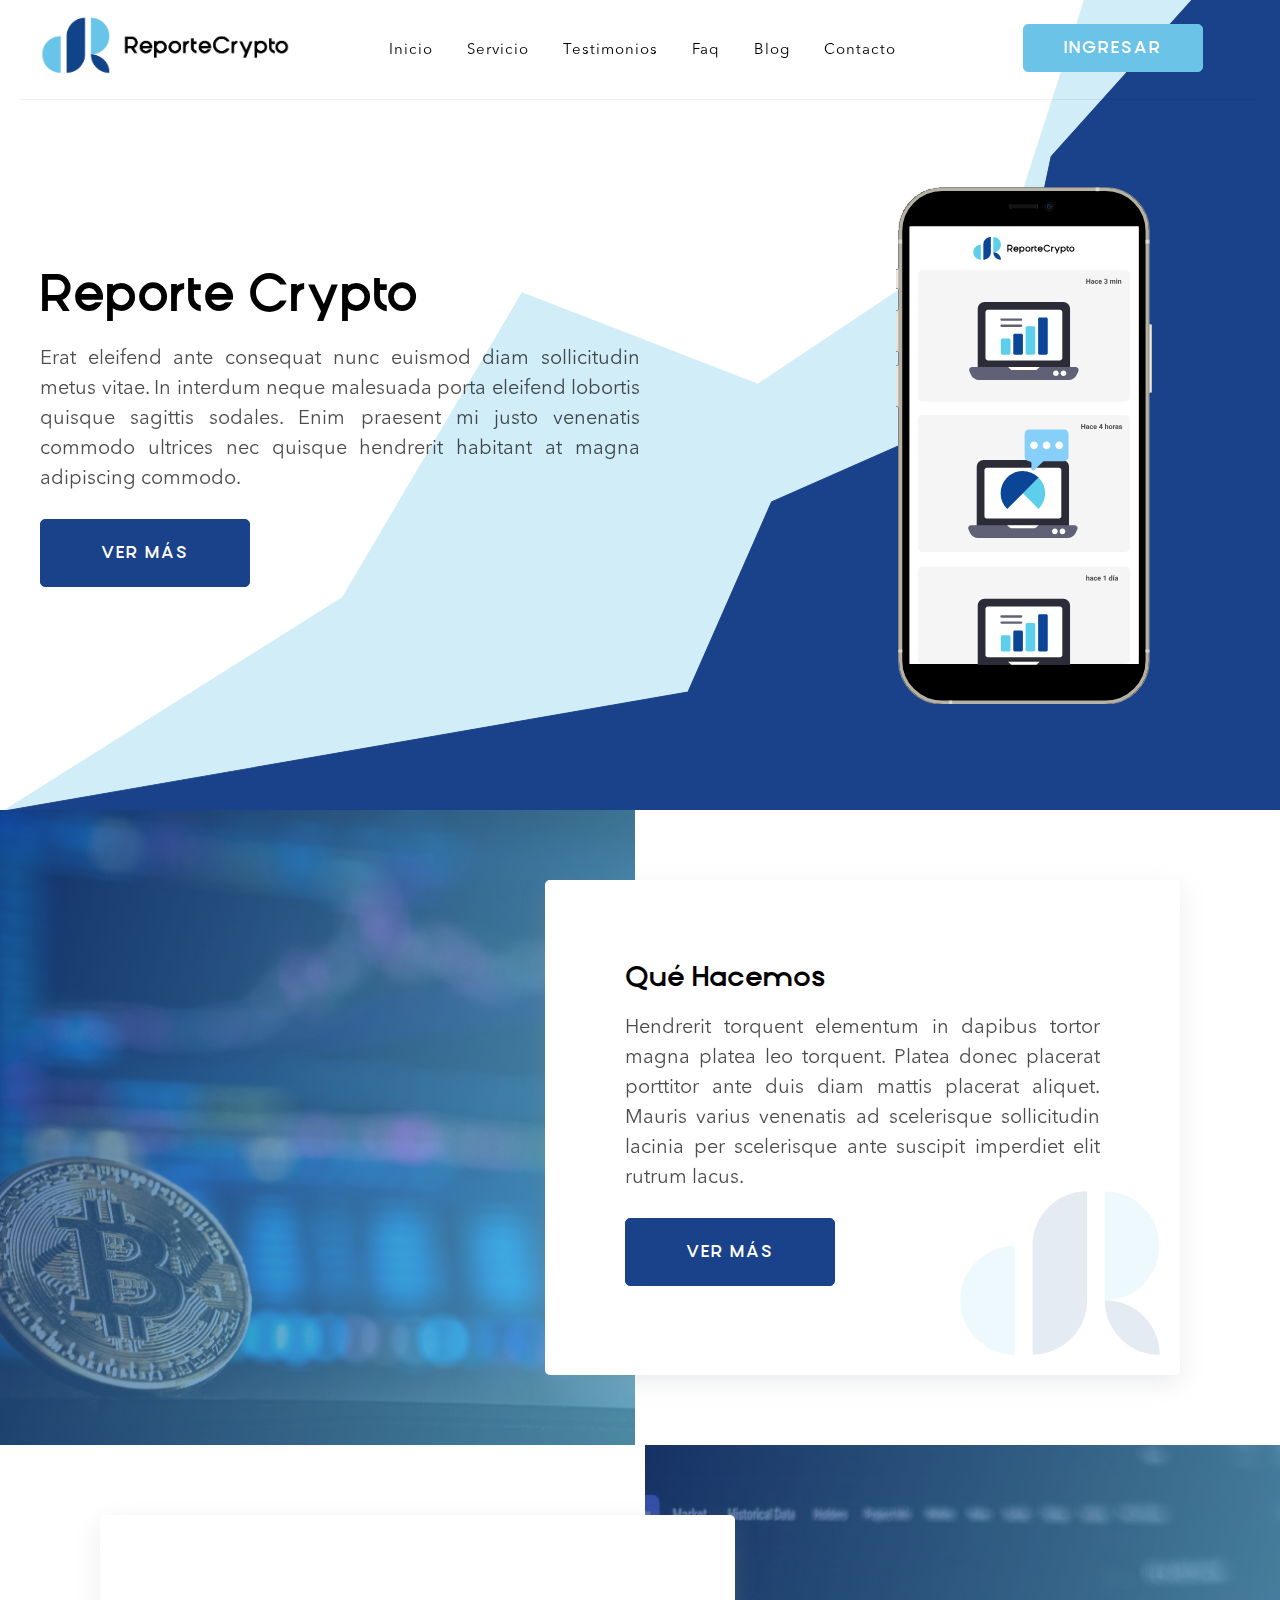
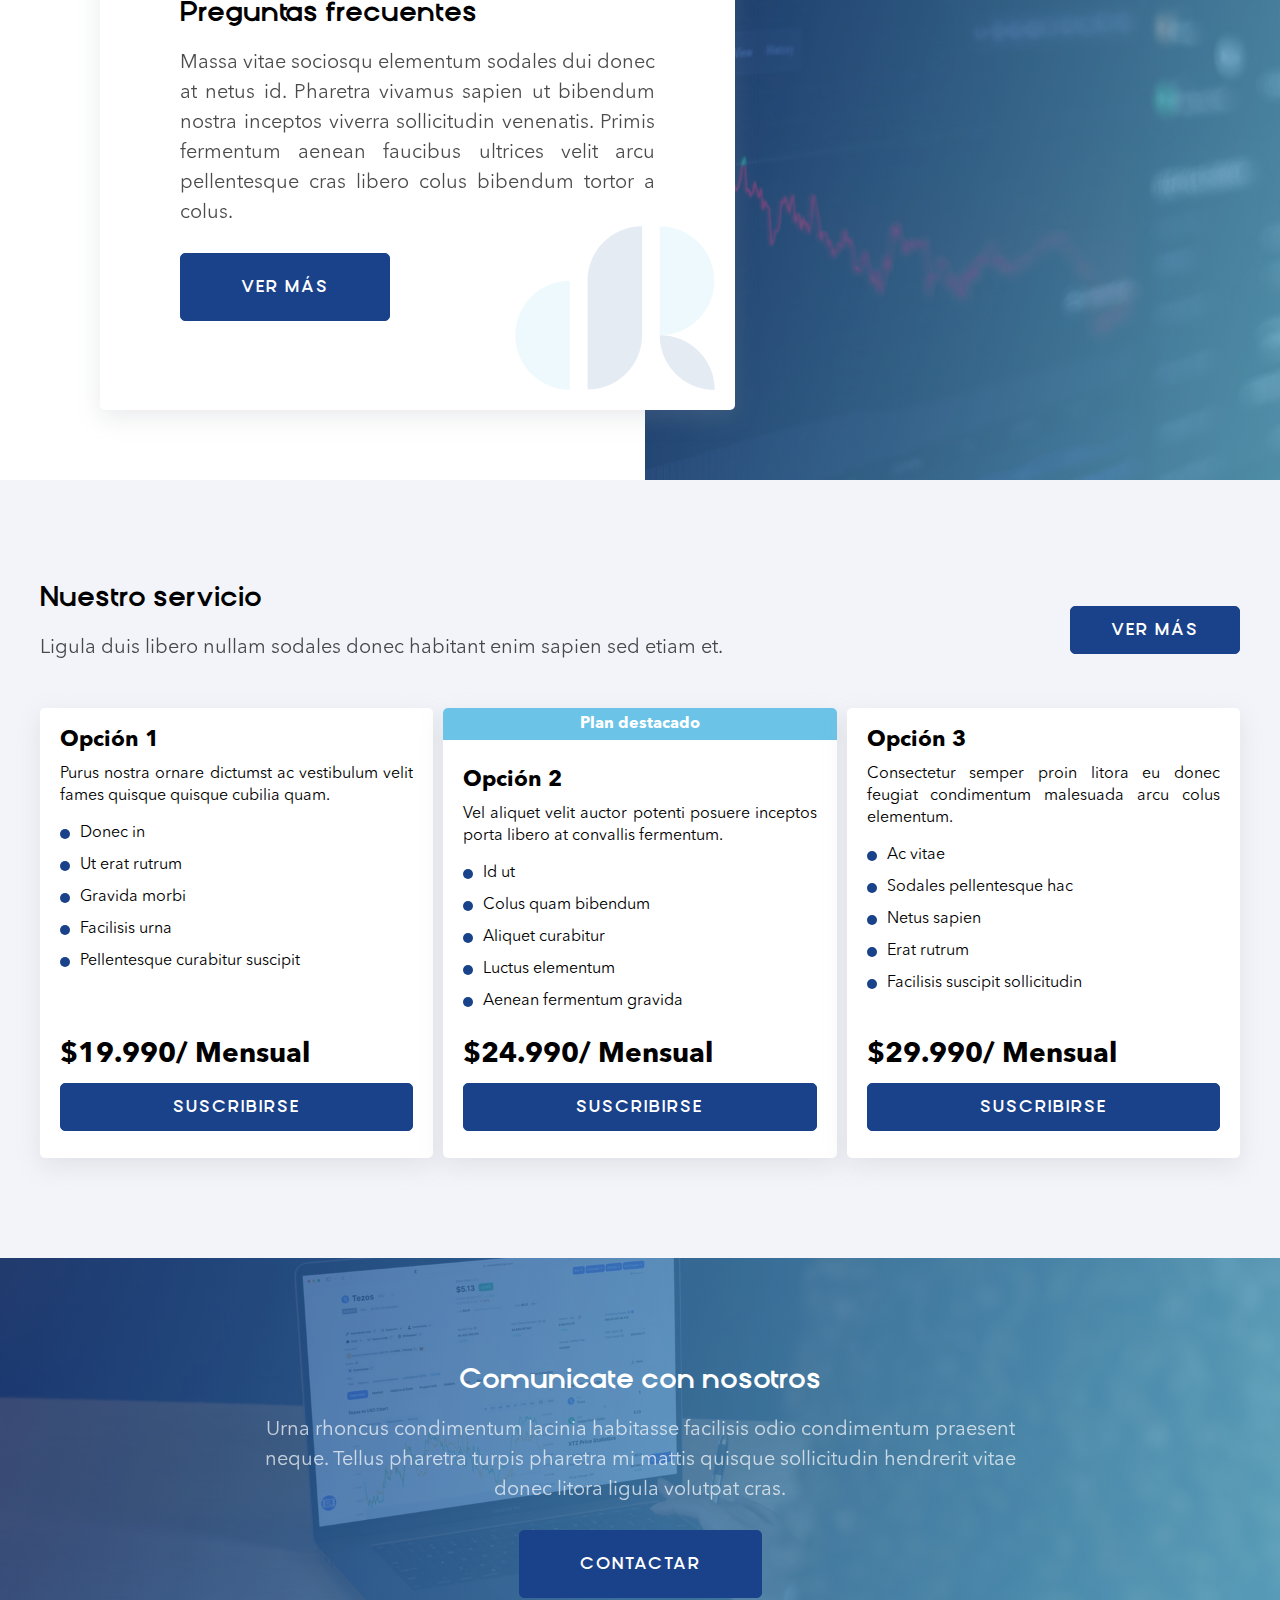
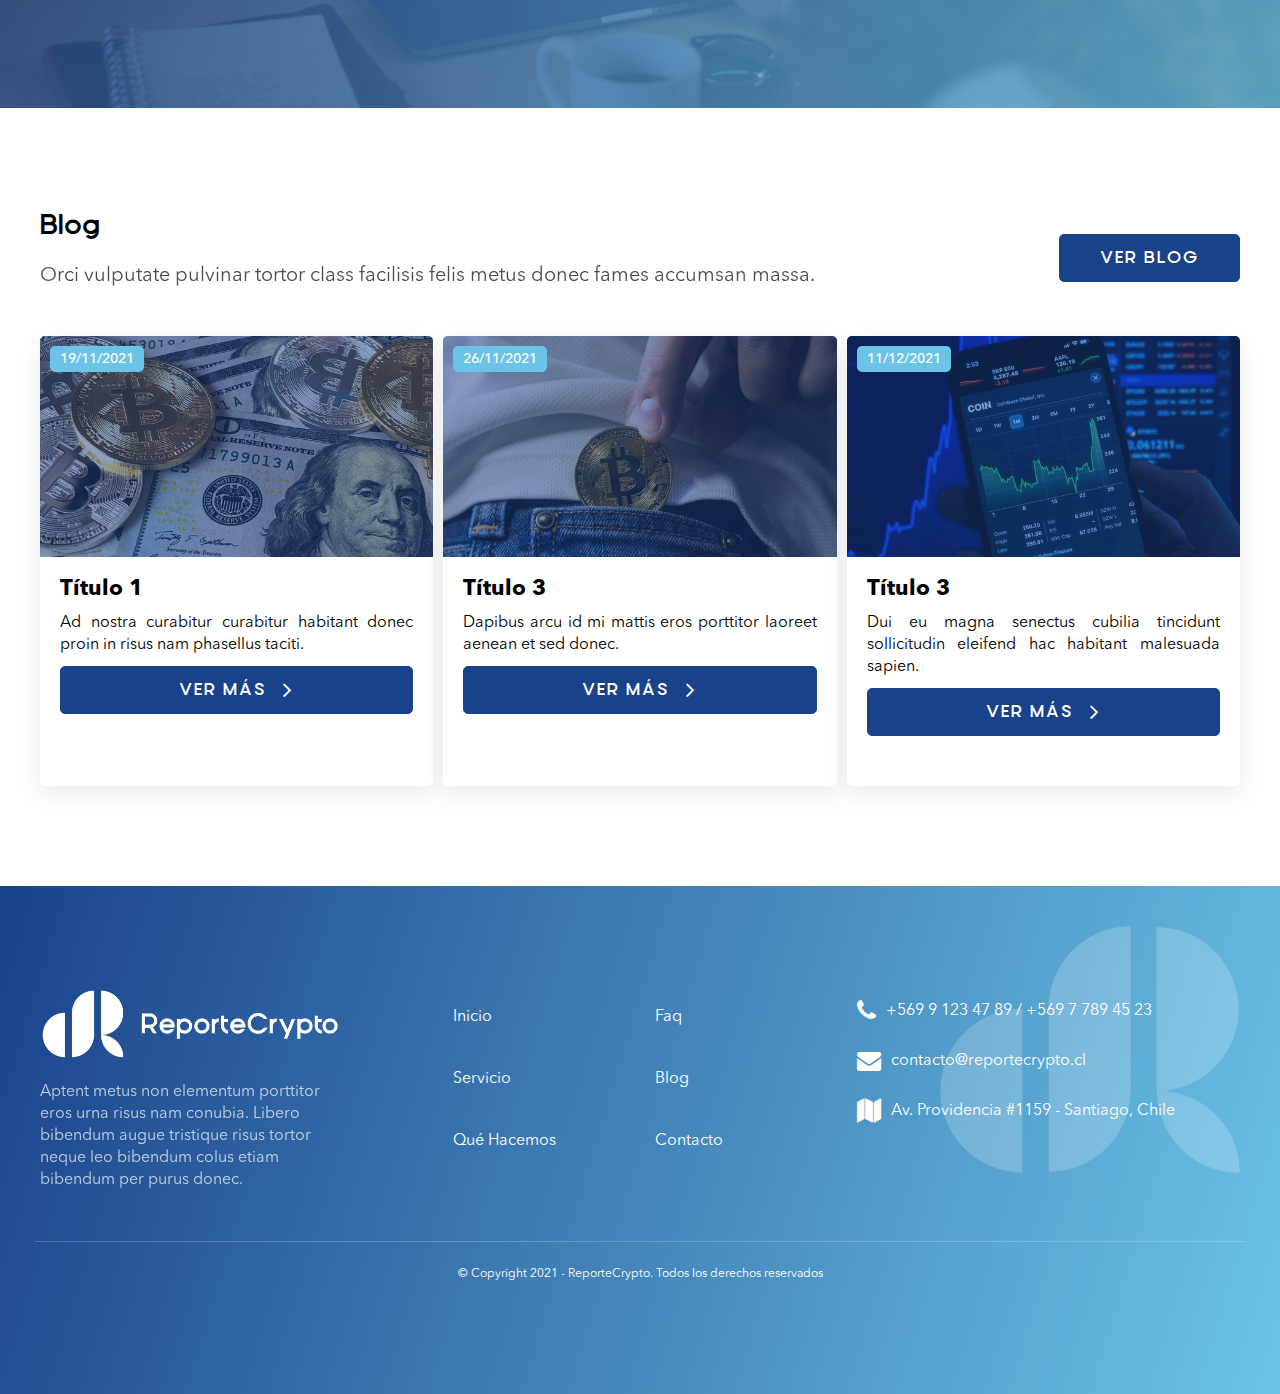
==== index.html @ 4646429e "fix" ====
<!DOCTYPE html>
<html lang="es">
  <head>
    <title>Reporte Crypto</title>
    <meta charset="UTF-8">
    <link href="img/favicon.png" rel="shortcut icon">
    <meta name="viewport" content="width=device-width, initial-scale=1, maximum-scale=1">
    <link href="css/main.css?v=33385" rel="stylesheet" type="text/css">
    <link href="https://api.mapbox.com/mapbox-gl-js/v1.4.1/mapbox-gl.css" rel="stylesheet">
    <script src="js/main.js?v=33385" type="text/javascript"></script>
    <script src="https://api.mapbox.com/mapbox-gl-js/v1.4.1/mapbox-gl.js"></script>
    <!-- Meta tags facebook-->
    <meta property="og:title" content="#">
    <meta property="og:description" content="#">
    <meta property="og:image" content="#">
    <!-- Meta tags twitter cards-->
    <meta name="twitter:card" content="summary_large_image">
    <meta name="twitter:title" content="#">
    <meta name="twitter:description" content="#">
    <meta name="twitter:image" content="#">
    <link rel="preconnect" href="https://fonts.googleapis.com">
    <link rel="preconnect" href="https://fonts.gstatic.com" crossorigin>
    <link href="https://fonts.googleapis.com/css2?family=Sarabun:ital,wght@0,300;0,400;0,500;0,700;1,300&amp;display=swap" rel="stylesheet">
  </head>
  <body>
    <header>
      <div class="header__primary">
        <div class="header__wrap">
          <div class="header__inner">
            <div class="header__logo"><a href="index.html"><img src="img/icons/logo-color.png"></a></div>
            <div class="header__nav">
              <div class="header__nav__bg"></div>
              <div class="header__nav__nav">
                <div class="header__nav__bar">
                  <div class="header__logo"><a href="index.html"><img src="img/icons/logo-lareina.png"></a></div>
                  <div class="header__nav__close">
                    <div></div>
                    <div></div>
                  </div>
                </div>
                <div class="header__nav__back">
                  <div></div>
                  <div></div>
                  <div></div>
                </div>
                <nav>
                  <ul>
                    <li><a href="index.html">Inicio</a></li>
                    <li><a href="services.html">Servicio</a></li>
                    <li><a href="testimonios.html">Testimonios</a></li>
                    <li><a href="faq.html">Faq</a></li>
                    <li><a href="blog.html">Blog</a></li>
                    <li><a href="contact.html">Contacto</a></li>
                  </ul>
                  <div class="header__button"> <a href="#" class="btn btn--colorsecondary">Ingresar</a></div>
                </nav>
              </div>
            </div>
            <div class="header__right">
              <div class="header__item header__item--ham">
                <div class="header__ham"><span></span><span></span><span></span></div>
              </div>
              <div class="header__item"><a href="#" class="btn btn--min btn--colorsecondary">Ingresar</a></div>
            </div>
          </div>
        </div>
      </div>
    </header>
    <div id="sections">
      <section class="section--main">
        <div class="section__eff"><img src="img/svg-home.svg"></div>
        <div class="section__eff__2"><img src="img/svg-home-2.svg"></div>
        <div class="section__wrap section__wrap--main"> 
          <div class="section__body">
            <div class="section__content"> 
              <h1 class="section__title">Reporte Crypto</h1>
              <p class="section__description">Erat eleifend ante consequat nunc euismod diam sollicitudin metus vitae. In interdum neque malesuada porta eleifend lobortis quisque sagittis sodales. Enim praesent mi justo venenatis commodo ultrices nec quisque hendrerit habitant at magna adipiscing commodo.
              </p><a href="#" class="btn">Ver más</a>
            </div>
            <div class="section__svg"> <img src="img/uploads/iphone.svg"></div>
          </div>
        </div>
      </section>
      <section class="section--media">
        <div class="section__body">
          <div class="cols"> 
            <div class="section__flex"> 
              <div class="col-md-6"> 
                <div class="section__bg"> 
                  <div class="bg"><img src="img/uploads/1.jpeg"></div>
                </div>
              </div>
              <div class="col-md-6"> 
                <div class="section__content">
                  <div class="section__icon"> <img src="img/icons/isotipo-color.svg"></div>
                  <h3 class="section__title">Qué Hacemos</h3>
                  <p class="section__description">Hendrerit torquent elementum in dapibus tortor magna platea leo torquent. Platea donec placerat porttitor ante duis diam mattis placerat aliquet. Mauris varius venenatis ad scelerisque sollicitudin lacinia per scelerisque ante suscipit imperdiet elit rutrum lacus.
                  </p><a href="#" class="btn">Ver más</a>
                </div>
              </div>
            </div>
          </div>
        </div>
      </section>
      <section class="section--media section--media-right"> 
        <div class="section__body">
          <div class="cols"> 
            <div class="section__flex"> 
              <div class="col-md-6 col-md-push-6"> 
                <div class="section__bg">
                  <div class="bg"><img src="img/uploads/2.jpeg"></div>
                </div>
              </div>
              <div class="col-md-6 col-md-pull-6"> 
                <div class="section__content">
                  <div class="section__icon"> <img src="img/icons/isotipo-color.svg"></div>
                  <h3 class="section__title">Preguntas frecuentes</h3>
                  <p class="section__description">Massa vitae sociosqu elementum sodales dui donec at netus id. Pharetra vivamus sapien ut bibendum nostra inceptos viverra sollicitudin venenatis. Primis fermentum aenean faucibus ultrices velit arcu pellentesque cras libero colus bibendum tortor a colus.
                  </p><a href="#" class="btn">Ver más</a>
                </div>
              </div>
            </div>
          </div>
        </div>
      </section>
      <section class="section--plans section--light">
        <div class="section__wrap"> 
          <div class="section__header"> 
            <h3 class="section__title">Nuestro servicio</h3>
            <p class="section__description">Ligula duis libero nullam sodales donec habitant enim sapien sed etiam et.
            </p>
            <div class="section__button"> <a href="#" class="btn btn--min">Ver más </a></div>
          </div>
          <div class="section__body"> 
            <div class="cols"> 
              <div class="col-md-4">
                <article class="article--plan">
                  <div class="article__body"> 
                    <h4 class="article__title">Opción 1</h4>
                    <p class="article__description">Purus nostra ornare dictumst ac vestibulum velit fames quisque quisque cubilia quam.
                    </p>
                    <ul> 
                      <li>Donec in
                      </li>
                      <li>Ut erat rutrum
                      </li>
                      <li>Gravida morbi
                      </li>
                      <li>Facilisis urna
                      </li>
                      <li>Pellentesque curabitur suscipit
                      </li>
                    </ul>
                  </div>
                  <div class="article__footer">
                    <div class="article__price">$19.990<span>/ Mensual</span></div><a href="#" class="btn btn--min">Suscribirse</a>
                  </div>
                </article>
              </div>
              <div class="col-md-4">
                <article class="article--plan article--plan--destacado">
                  <div class="article__tag"> <span>Plan destacado</span></div>
                  <div class="article__body"> 
                    <h4 class="article__title">Opción 2</h4>
                    <p class="article__description">Vel aliquet velit auctor potenti posuere inceptos porta libero at convallis fermentum.
                    </p>
                    <ul> 
                      <li>Id ut
                      </li>
                      <li>Colus quam bibendum
                      </li>
                      <li>Aliquet curabitur
                      </li>
                      <li>Luctus elementum
                      </li>
                      <li>Aenean fermentum gravida
                      </li>
                    </ul>
                  </div>
                  <div class="article__footer">
                    <div class="article__price">$24.990<span>/ Mensual</span></div><a href="#" class="btn btn--min">Suscribirse</a>
                  </div>
                </article>
              </div>
              <div class="col-md-4">
                <article class="article--plan">
                  <div class="article__body"> 
                    <h4 class="article__title">Opción 3</h4>
                    <p class="article__description">Consectetur semper proin litora eu donec feugiat condimentum malesuada arcu colus elementum.
                    </p>
                    <ul> 
                      <li>Ac vitae
                      </li>
                      <li>Sodales pellentesque hac
                      </li>
                      <li>Netus sapien
                      </li>
                      <li>Erat rutrum
                      </li>
                      <li>Facilisis suscipit sollicitudin
                      </li>
                    </ul>
                  </div>
                  <div class="article__footer">
                    <div class="article__price">$29.990<span>/ Mensual</span></div><a href="#" class="btn btn--min">Suscribirse</a>
                  </div>
                </article>
              </div>
            </div>
          </div>
        </div>
      </section>
      <section class="section--banner"> 
        <div class="section__bg"> 
          <div class="bg"> <img src="img/uploads/6.jpeg"></div>
        </div>
        <div class="section__body"> 
          <h4 class="h3 section__title">Comunicate con nosotros </h4>
          <p class="section__description">Urna rhoncus condimentum lacinia habitasse facilisis odio condimentum praesent neque. Tellus pharetra turpis pharetra mi mattis quisque sollicitudin hendrerit vitae donec litora ligula volutpat cras.
          </p><a href="contact.html" class="btn">Contactar</a>
        </div>
      </section>
      <section class="section--blog"> 
        <div class="section__wrap"> 
          <div class="section__header"> 
            <h4 class="h3 section__title">Blog</h4>
            <p class="section__description">Orci vulputate pulvinar tortor class facilisis felis metus donec fames accumsan massa.
            </p>
            <div class="section__button"> <a href="#" class="btna btn btn--min">Ver blog </a></div>
          </div>
          <div class="section__body"> 
            <div class="cols"> 
              <div class="col-md-4"> 
                <article class="article--blog">
                  <div class="article__date">19/11/2021</div>
                  <div class="article__bg"> 
                    <div class="bg"> <img src="img/uploads/3.jpeg"></div>
                  </div>
                  <div class="article__body"> 
                    <h4 class="article__title">Título 1</h4>
                    <p class="article__description">Ad nostra curabitur curabitur habitant donec proin in risus nam phasellus taciti.
                    </p><a href="#" class="btn btn--min">Ver más <span class="fa fa-angle-right"> </span></a>
                  </div>
                </article>
              </div>
              <div class="col-md-4"> 
                <article class="article--blog">
                  <div class="article__date">26/11/2021</div>
                  <div class="article__bg"> 
                    <div class="bg"> <img src="img/uploads/4.jpeg"></div>
                  </div>
                  <div class="article__body"> 
                    <h4 class="article__title">Título 3</h4>
                    <p class="article__description">Dapibus arcu id mi mattis eros porttitor laoreet aenean et sed donec.
                    </p><a href="#" class="btn btn--min">Ver más <span class="fa fa-angle-right"> </span></a>
                  </div>
                </article>
              </div>
              <div class="col-md-4"> 
                <article class="article--blog">
                  <div class="article__date">11/12/2021</div>
                  <div class="article__bg"> 
                    <div class="bg"> <img src="img/uploads/5.jpeg"></div>
                  </div>
                  <div class="article__body"> 
                    <h4 class="article__title">Título 3</h4>
                    <p class="article__description">Dui eu magna senectus cubilia tincidunt sollicitudin eleifend hac habitant malesuada sapien.
                    </p><a href="#" class="btn btn--min">Ver más <span class="fa fa-angle-right"> </span></a>
                  </div>
                </article>
              </div>
            </div>
          </div>
        </div>
      </section>
    </div>
    <footer>
      <div class="footer__wrap">
        <div class="footer__isotipo"> <img src="img/icons/isotipo-white.svg"></div>
        <div class="cols">
          <div class="footer__flex">
            <div class="col-md-4">	
              <div class="footer__content">
                <div class="footer__logo"> <a href="#"><img src="img/icons/logo-white.png"></a></div>
                <p class="footer__description">Aptent metus non elementum porttitor eros urna risus nam conubia. Libero bibendum augue tristique risus tortor neque leo bibendum colus etiam bibendum per purus donec.
                </p>
              </div>
            </div>
            <div class="col-md-2">
              <div class="footer__links"> 
                <ul> 
                  <li><a href="index.html">Inicio</a></li>
                  <li><a href="#">Servicio</a></li>
                  <li><a href="#">Qué Hacemos</a></li>
                </ul>
              </div>
            </div>
            <div class="col-md-2"> 
              <div class="footer__links"> 
                <ul> 
                  <li><a href="#">Faq</a></li>
                  <li><a href="#">Blog</a></li>
                  <li><a href="#">Contacto</a></li>
                </ul>
              </div>
            </div>
            <div class="col-md-4"> 
              <div class="footer__infos"> 
                <div class="footer__info"> 
                  <div class="footer__icon"> <span class="fa fa-phone"> </span></div>
                  <div class="footer__text">+569 9 123 47 89 / +569 7 789 45 23</div>
                </div>
                <div class="footer__info"> 
                  <div class="footer__icon"> <span class="fa fa-envelope"> </span></div>
                  <div class="footer__text">contacto@reportecrypto.cl</div>
                </div>
                <div class="footer__info"> 
                  <div class="footer__icon"> <span class="fa fa-map"> </span></div>
                  <div class="footer__text">Av. Providencia #1159 - Santiago, Chile</div>
                </div>
              </div>
            </div>
          </div>
          <div class="col-xs-12"> 
            <div class="footer__copyright"> <span>© Copyright 2021 - ReporteCrypto. Todos los derechos reservados</span></div>
          </div>
        </div>
      </div>
    </footer>
  </body>
</html>
---- css/main.css ----
.clearfix:after,.clearfix:before{content:" ";display:table}.clearfix:after{clear:both}.pull-right{float:right!important}.pull-left{float:left!important}.hide{display:none!important}.show{display:block!important}.invisible{visibility:hidden}.hidden{display:none!important}.affix{position:fixed}*,body{margin:0}*{padding:0;border:0;outline:0;-moz-box-sizing:border-box;box-sizing:border-box}html{min-height:100%;position:relative}body{-webkit-font-smoothing:antialiased;background:#fff}body,button,input,select,textarea{font-family:'Avenir Next',sans-serif;font-size:16px;line-height:22px;color:#000}a,button,input,select,textarea{transition:.2s ease}a{color:#1a428a;text-decoration:none}a.a-classic{text-decoration:underline}a:hover,button:hover,input[type=checkbox]:hover,input[type=radio]:hover,label:hover,select:hover{cursor:pointer}.h1,.h2,.h3,.h4,.h5,h1,h2,h3,h4,h5{margin-bottom:10px;font-family:'Avenir Next',sans-serif;font-weight:500}.cols>div,.form__considerations p,p{margin-bottom:10px}.h1,h1{font-size:38px;line-height:42px}@media (min-width:960px){.h1,h1{font-size:54px;line-height:60px}}.h2,h2{font-size:30px;line-height:33px}@media (min-width:720px){.h2,h2{font-size:38px;line-height:42px}}.h3,h3{font-size:22px;line-height:25px}@media (min-width:480px){.h3,h3{font-size:30px;line-height:33px}}.h4,h4{font-size:18px;line-height:25px}@media (min-width:480px){.h4,h4{font-size:22px;line-height:25px}}.h5,h5{font-size:14px;line-height:16px}ol,ul{list-style-type:none}img{width:auto;height:auto;margin:0 auto}img,svg{display:block;max-width:100%}.col-lg-1,.col-lg-10,.col-lg-11,.col-lg-12,.col-lg-2,.col-lg-3,.col-lg-4,.col-lg-5,.col-lg-6,.col-lg-7,.col-lg-8,.col-lg-9,.col-md-1,.col-md-10,.col-md-11,.col-md-12,.col-md-2,.col-md-3,.col-md-4,.col-md-5,.col-md-6,.col-md-7,.col-md-8,.col-md-9,.col-sm-1,.col-sm-10,.col-sm-11,.col-sm-12,.col-sm-2,.col-sm-3,.col-sm-4,.col-sm-5,.col-sm-6,.col-sm-7,.col-sm-8,.col-sm-9,.col-xs-1,.col-xs-10,.col-xs-11,.col-xs-12,.col-xs-2,.col-xs-3,.col-xs-4,.col-xs-5,.col-xs-6,.col-xs-7,.col-xs-8,.col-xs-9{position:relative;min-height:1px;padding-left:5px;padding-right:5px}.cols,.row{margin-left:-5px;margin-right:-5px}.row:after,.row:before{content:" ";display:table}.row:after{clear:both}.cols.cols-gutter-0:after,.cols.cols-gutter-0:before,.cols:after,.cols:before{content:" ";display:table}.cols.cols-gutter-0:after,.cols:after{clear:both}.cols>div{-moz-box-sizing:border-box;box-sizing:border-box}.cols:last-child{margin-bottom:-10px}.cols.cols-gutter-0,.cols.cols-gutter-1,.cols.cols-gutter-buttons{margin-left:0;margin-right:0}.cols.cols-gutter-0>div{padding-left:0;padding-right:0;margin-bottom:0}.cols.cols-gutter-0:last-child,.cols.cols-gutter-1>div:last-child{margin-bottom:0}.cols.cols-gutter-1:after,.cols.cols-gutter-1:before{content:" ";display:table}.cols.cols-gutter-1:after{clear:both}.cols.cols-gutter-1>div{padding-left:0;padding-right:0;margin-bottom:5px}@media (min-width:960px){.cols.cols-gutter-1>div{padding-left:5px;padding-right:5px;margin-bottom:5px}.cols.cols-gutter-1>div:last-child{margin-bottom:5px}}.cols.cols-gutter-buttons:after,.cols.cols-gutter-buttons:before{content:" ";display:table}.cols.cols-gutter-buttons:after{clear:both}.cols.cols-gutter-buttons>div{padding-left:0;padding-right:4px;margin-bottom:10px}.cols.cols-gutter-buttons>div:last-child{padding-right:0}@media (min-width:960px){.cols.cols-gutter-2{margin-left:-10px;margin-right:-10px}.cols.cols-gutter-2:after,.cols.cols-gutter-2:before{content:" ";display:table}.cols.cols-gutter-2:after{clear:both}.cols.cols-gutter-2>div{padding-left:10px;padding-right:10px;margin-bottom:20px}.cols.cols-gutter-2:last-child{margin-bottom:-20px}}@media (max-width:960px){.cols.cols-scroll{overflow:auto;-webkit-overflow-scrolling:touch;white-space:nowrap;margin:0 -20px -20px;padding:0 20px 20px}.cols.cols-scroll>div{display:inline-block;vertical-align:top;width:320px;white-space:normal;margin:0;padding:0 10px 0 0}.cols.cols-scroll>div:last-child{margin-right:15px}.cols.cols-gutter-min{margin-left:0;margin-right:0}.cols.cols-gutter-min:after,.cols.cols-gutter-min:before{content:" ";display:table}.cols.cols-gutter-min:after{clear:both}.cols.cols-gutter-min>div{padding-left:5px;padding-right:5px;margin-bottom:10px}.cols.cols-gutter-min:last-child{margin-bottom:10px}}@media (max-width:1200px){.cols.cols-scroll-limit{overflow:auto;-webkit-overflow-scrolling:touch;white-space:nowrap;margin:0 -20px -20px;padding:0 20px 20px}.cols.cols-scroll-limit>div{display:inline-block;vertical-align:top;width:300px;white-space:normal;margin:0;padding:0 10px 0 0}.cols.cols-scroll-limit>div:last-child{margin-right:15px}.cols.cols-gutter-min{margin-left:0;margin-right:0}.cols.cols-gutter-min:after,.cols.cols-gutter-min:before{content:" ";display:table}.cols.cols-gutter-min:after{clear:both}.cols.cols-gutter-min>div{padding-left:5px;padding-right:5px;margin-bottom:10px}.cols.cols-gutter-min:last-child{margin-bottom:10px}}@media (max-width:960px) and (min-width:960px){.cols.cols-scroll{margin-right:-40px}}@media (max-width:1200px) and (min-width:720px){.cols.cols-scroll-limit{margin-right:-40px}}.col-xs-1,.col-xs-10,.col-xs-11,.col-xs-12,.col-xs-2,.col-xs-3,.col-xs-4,.col-xs-5,.col-xs-6,.col-xs-7,.col-xs-8,.col-xs-9{float:left}.col-xs-12{width:100%}.col-xs-11{width:91.66666666666666%}.col-xs-10{width:83.33333333333334%}.col-xs-9{width:75%}.col-xs-8{width:66.66666666666666%}.col-xs-7{width:58.333333333333336%}.col-xs-6{width:50%}.col-xs-5{width:41.66666666666667%}.col-xs-4{width:33.33333333333333%}.col-xs-3{width:25%}.col-xs-2{width:16.666666666666664%}.col-xs-1{width:8.333333333333332%}.col-xs-pull-12{right:100%}.col-xs-pull-11{right:91.66666666666666%}.col-xs-pull-10{right:83.33333333333334%}.col-xs-pull-9{right:75%}.col-xs-pull-8{right:66.66666666666666%}.col-xs-pull-7{right:58.333333333333336%}.col-xs-pull-6{right:50%}.col-xs-pull-5{right:41.66666666666667%}.col-xs-pull-4{right:33.33333333333333%}.col-xs-pull-3{right:25%}.col-xs-pull-2{right:16.666666666666664%}.col-xs-pull-1{right:8.333333333333332%}.col-xs-pull-0{right:auto}.col-xs-push-12{left:100%}.col-xs-push-11{left:91.66666666666666%}.col-xs-push-10{left:83.33333333333334%}.col-xs-push-9{left:75%}.col-xs-push-8{left:66.66666666666666%}.col-xs-push-7{left:58.333333333333336%}.col-xs-push-6{left:50%}.col-xs-push-5{left:41.66666666666667%}.col-xs-push-4{left:33.33333333333333%}.col-xs-push-3{left:25%}.col-xs-push-2{left:16.666666666666664%}.col-xs-push-1{left:8.333333333333332%}.col-xs-push-0{left:auto}.col-xs-offset-12{margin-left:100%}.col-xs-offset-11{margin-left:91.66666666666666%}.col-xs-offset-10{margin-left:83.33333333333334%}.col-xs-offset-9{margin-left:75%}.col-xs-offset-8{margin-left:66.66666666666666%}.col-xs-offset-7{margin-left:58.333333333333336%}.col-xs-offset-6{margin-left:50%}.col-xs-offset-5{margin-left:41.66666666666667%}.col-xs-offset-4{margin-left:33.33333333333333%}.col-xs-offset-3{margin-left:25%}.col-xs-offset-2{margin-left:16.666666666666664%}.col-xs-offset-1{margin-left:8.333333333333332%}.col-xs-offset-0{margin-left:0}@media (min-width:480px){.col-sm-1,.col-sm-10,.col-sm-11,.col-sm-12,.col-sm-2,.col-sm-3,.col-sm-4,.col-sm-5,.col-sm-6,.col-sm-7,.col-sm-8,.col-sm-9{float:left}.col-sm-12{width:100%}.col-sm-11{width:91.66666666666666%}.col-sm-10{width:83.33333333333334%}.col-sm-9{width:75%}.col-sm-8{width:66.66666666666666%}.col-sm-7{width:58.333333333333336%}.col-sm-6{width:50%}.col-sm-5{width:41.66666666666667%}.col-sm-4{width:33.33333333333333%}.col-sm-3{width:25%}.col-sm-2{width:16.666666666666664%}.col-sm-1{width:8.333333333333332%}.col-sm-pull-12{right:100%}.col-sm-pull-11{right:91.66666666666666%}.col-sm-pull-10{right:83.33333333333334%}.col-sm-pull-9{right:75%}.col-sm-pull-8{right:66.66666666666666%}.col-sm-pull-7{right:58.333333333333336%}.col-sm-pull-6{right:50%}.col-sm-pull-5{right:41.66666666666667%}.col-sm-pull-4{right:33.33333333333333%}.col-sm-pull-3{right:25%}.col-sm-pull-2{right:16.666666666666664%}.col-sm-pull-1{right:8.333333333333332%}.col-sm-pull-0{right:auto}.col-sm-push-12{left:100%}.col-sm-push-11{left:91.66666666666666%}.col-sm-push-10{left:83.33333333333334%}.col-sm-push-9{left:75%}.col-sm-push-8{left:66.66666666666666%}.col-sm-push-7{left:58.333333333333336%}.col-sm-push-6{left:50%}.col-sm-push-5{left:41.66666666666667%}.col-sm-push-4{left:33.33333333333333%}.col-sm-push-3{left:25%}.col-sm-push-2{left:16.666666666666664%}.col-sm-push-1{left:8.333333333333332%}.col-sm-push-0{left:auto}.col-sm-offset-12{margin-left:100%}.col-sm-offset-11{margin-left:91.66666666666666%}.col-sm-offset-10{margin-left:83.33333333333334%}.col-sm-offset-9{margin-left:75%}.col-sm-offset-8{margin-left:66.66666666666666%}.col-sm-offset-7{margin-left:58.333333333333336%}.col-sm-offset-6{margin-left:50%}.col-sm-offset-5{margin-left:41.66666666666667%}.col-sm-offset-4{margin-left:33.33333333333333%}.col-sm-offset-3{margin-left:25%}.col-sm-offset-2{margin-left:16.666666666666664%}.col-sm-offset-1{margin-left:8.333333333333332%}.col-sm-offset-0{margin-left:0}}@media (min-width:720px){.col-md-1,.col-md-10,.col-md-11,.col-md-12,.col-md-2,.col-md-3,.col-md-4,.col-md-5,.col-md-6,.col-md-7,.col-md-8,.col-md-9{float:left}.col-md-12{width:100%}.col-md-11{width:91.66666666666666%}.col-md-10{width:83.33333333333334%}.col-md-9{width:75%}.col-md-8{width:66.66666666666666%}.col-md-7{width:58.333333333333336%}.col-md-6{width:50%}.col-md-5{width:41.66666666666667%}.col-md-4{width:33.33333333333333%}.col-md-3{width:25%}.col-md-2{width:16.666666666666664%}.col-md-1{width:8.333333333333332%}.col-md-pull-12{right:100%}.col-md-pull-11{right:91.66666666666666%}.col-md-pull-10{right:83.33333333333334%}.col-md-pull-9{right:75%}.col-md-pull-8{right:66.66666666666666%}.col-md-pull-7{right:58.333333333333336%}.col-md-pull-6{right:50%}.col-md-pull-5{right:41.66666666666667%}.col-md-pull-4{right:33.33333333333333%}.col-md-pull-3{right:25%}.col-md-pull-2{right:16.666666666666664%}.col-md-pull-1{right:8.333333333333332%}.col-md-pull-0{right:auto}.col-md-push-12{left:100%}.col-md-push-11{left:91.66666666666666%}.col-md-push-10{left:83.33333333333334%}.col-md-push-9{left:75%}.col-md-push-8{left:66.66666666666666%}.col-md-push-7{left:58.333333333333336%}.col-md-push-6{left:50%}.col-md-push-5{left:41.66666666666667%}.col-md-push-4{left:33.33333333333333%}.col-md-push-3{left:25%}.col-md-push-2{left:16.666666666666664%}.col-md-push-1{left:8.333333333333332%}.col-md-push-0{left:auto}.col-md-offset-12{margin-left:100%}.col-md-offset-11{margin-left:91.66666666666666%}.col-md-offset-10{margin-left:83.33333333333334%}.col-md-offset-9{margin-left:75%}.col-md-offset-8{margin-left:66.66666666666666%}.col-md-offset-7{margin-left:58.333333333333336%}.col-md-offset-6{margin-left:50%}.col-md-offset-5{margin-left:41.66666666666667%}.col-md-offset-4{margin-left:33.33333333333333%}.col-md-offset-3{margin-left:25%}.col-md-offset-2{margin-left:16.666666666666664%}.col-md-offset-1{margin-left:8.333333333333332%}.col-md-offset-0{margin-left:0}}@media (min-width:960px){.col-lg-1,.col-lg-10,.col-lg-11,.col-lg-12,.col-lg-2,.col-lg-3,.col-lg-4,.col-lg-5,.col-lg-6,.col-lg-7,.col-lg-8,.col-lg-9{float:left}.col-lg-12{width:100%}.col-lg-11{width:91.66666666666666%}.col-lg-10{width:83.33333333333334%}.col-lg-9{width:75%}.col-lg-8{width:66.66666666666666%}.col-lg-7{width:58.333333333333336%}.col-lg-6{width:50%}.col-lg-5{width:41.66666666666667%}.col-lg-4{width:33.33333333333333%}.col-lg-3{width:25%}.col-lg-2{width:16.666666666666664%}.col-lg-1{width:8.333333333333332%}.col-lg-pull-12{right:100%}.col-lg-pull-11{right:91.66666666666666%}.col-lg-pull-10{right:83.33333333333334%}.col-lg-pull-9{right:75%}.col-lg-pull-8{right:66.66666666666666%}.col-lg-pull-7{right:58.333333333333336%}.col-lg-pull-6{right:50%}.col-lg-pull-5{right:41.66666666666667%}.col-lg-pull-4{right:33.33333333333333%}.col-lg-pull-3{right:25%}.col-lg-pull-2{right:16.666666666666664%}.col-lg-pull-1{right:8.333333333333332%}.col-lg-pull-0{right:auto}.col-lg-push-12{left:100%}.col-lg-push-11{left:91.66666666666666%}.col-lg-push-10{left:83.33333333333334%}.col-lg-push-9{left:75%}.col-lg-push-8{left:66.66666666666666%}.col-lg-push-7{left:58.333333333333336%}.col-lg-push-6{left:50%}.col-lg-push-5{left:41.66666666666667%}.col-lg-push-4{left:33.33333333333333%}.col-lg-push-3{left:25%}.col-lg-push-2{left:16.666666666666664%}.col-lg-push-1{left:8.333333333333332%}.col-lg-push-0{left:auto}.col-lg-offset-12{margin-left:100%}.col-lg-offset-11{margin-left:91.66666666666666%}.col-lg-offset-10{margin-left:83.33333333333334%}.col-lg-offset-9{margin-left:75%}.col-lg-offset-8{margin-left:66.66666666666666%}.col-lg-offset-7{margin-left:58.333333333333336%}.col-lg-offset-6{margin-left:50%}.col-lg-offset-5{margin-left:41.66666666666667%}.col-lg-offset-4{margin-left:33.33333333333333%}.col-lg-offset-3{margin-left:25%}.col-lg-offset-2{margin-left:16.666666666666664%}.col-lg-offset-1{margin-left:8.333333333333332%}.col-lg-offset-0{margin-left:0}}@-webkit-keyframes fadeIn{0%{opacity:0}}@keyframes fadeIn{0%{opacity:0}}@-webkit-keyframes fadeOut{to{opacity:0}}@keyframes fadeOut{to{opacity:0}}@-webkit-keyframes slideUp{0%{-webkit-transform:translateY(100%);transform:translateY(100%)}}@keyframes slideUp{0%{-webkit-transform:translateY(100%);transform:translateY(100%)}}@-webkit-keyframes slideFadeUp{0%{-webkit-transform:translateY(20px);transform:translateY(20px);opacity:0}}@keyframes slideFadeUp{0%{-webkit-transform:translateY(20px);transform:translateY(20px);opacity:0}}@-webkit-keyframes slideUpOut{to{-webkit-transform:translateY(-100%);transform:translateY(-100%)}}@keyframes slideUpOut{to{-webkit-transform:translateY(-100%);transform:translateY(-100%)}}@-webkit-keyframes slideDown{0%{-webkit-transform:translateY(-100%);transform:translateY(-100%)}}@keyframes slideDown{0%{-webkit-transform:translateY(-100%);transform:translateY(-100%)}}@-webkit-keyframes slideFadeDown{0%{-webkit-transform:translateY(-20px);transform:translateY(-20px);opacity:0}}@keyframes slideFadeDown{0%{-webkit-transform:translateY(-20px);transform:translateY(-20px);opacity:0}}@-webkit-keyframes slideDownOut{to{-webkit-transform:translateY(100%);transform:translateY(100%)}}@keyframes slideDownOut{to{-webkit-transform:translateY(100%);transform:translateY(100%)}}@-webkit-keyframes slideLeft{0%{-webkit-transform:translateX(100%);transform:translateX(100%)}}@keyframes slideLeft{0%{-webkit-transform:translateX(100%);transform:translateX(100%)}}@-webkit-keyframes slideFadeLeft{0%{-webkit-transform:translateX(20px);transform:translateX(20px);opacity:0}}@keyframes slideFadeLeft{0%{-webkit-transform:translateX(20px);transform:translateX(20px);opacity:0}}@-webkit-keyframes slideLeftOut{to{-webkit-transform:translateX(-100%);transform:translateX(-100%)}}@keyframes slideLeftOut{to{-webkit-transform:translateX(-100%);transform:translateX(-100%)}}@-webkit-keyframes slideRight{0%{-webkit-transform:translateX(-100%);transform:translateX(-100%)}}@keyframes slideRight{0%{-webkit-transform:translateX(-100%);transform:translateX(-100%)}}@-webkit-keyframes slideFadeRight{0%{-webkit-transform:translateX(-20px);transform:translateX(-20px);opacity:0}}@keyframes slideFadeRight{0%{-webkit-transform:translateX(-20px);transform:translateX(-20px);opacity:0}}@-webkit-keyframes slideRightOut{to{-webkit-transform:translateX(100%);transform:translateX(100%)}}@keyframes slideRightOut{to{-webkit-transform:translateX(100%);transform:translateX(100%)}}@-webkit-keyframes scaleIn{0%{-webkit-transform:scale(0);transform:scale(0)}}@keyframes scaleIn{0%{-webkit-transform:scale(0);transform:scale(0)}}@-webkit-keyframes scaleFadeIn{0%{-webkit-transform:scale(1.2);transform:scale(1.2)}}@keyframes scaleFadeIn{0%{-webkit-transform:scale(1.2);transform:scale(1.2)}}@-webkit-keyframes scaleOut{to{-webkit-transform:scale(0);transform:scale(0)}}@keyframes scaleOut{to{-webkit-transform:scale(0);transform:scale(0)}}@-webkit-keyframes scaleFadeOut{to{-webkit-transform:scale(.8);transform:scale(.8);opacity:0}}@keyframes scaleFadeOut{to{-webkit-transform:scale(.8);transform:scale(.8);opacity:0}}@-webkit-keyframes translateBg{0%{-webkit-transform:translateY(-10%);transform:translateY(-10%)}}@keyframes translateBg{0%{-webkit-transform:translateY(-10%);transform:translateY(-10%)}}@-webkit-keyframes heightMd{0%{max-height:0;overflow:hidden}to{max-height:500px;overflow:hidden}}@keyframes heightMd{0%{max-height:0;overflow:hidden}to{max-height:500px;overflow:hidden}}@-webkit-keyframes bgIn{0%{-webkit-transform:translateY(-10%);transform:translateY(-10%)}}@keyframes bgIn{0%{-webkit-transform:translateY(-10%);transform:translateY(-10%)}}article{position:relative;overflow:hidden;color:#000;box-shadow:rgba(149,157,165,.2) 0 8px 24px}.bg,article a:after{position:absolute;top:0;left:0;width:100%;height:100%}article a:after{content:""}article .article__title{margin-bottom:10px;font-weight:700}article .article__description{font-size:14px;line-height:18px;font-weight:400}@media (min-width:720px){article .article__description{font-size:16px;line-height:22px}}article.article--blog,article.article--plan{background-color:#fff;border-radius:5px;min-height:450px}article.article--plan{padding:20px}article.article--plan.article--plan--destacado{padding-top:60px}article.article--plan .article__tag{position:absolute;top:0;left:0;width:100%;padding:5px;background-color:#6bc4e8;text-align:center;color:#fff}article.article--plan .article__tag span{font-weight:700}article.article--plan .article__body{margin-bottom:20px}article.article--plan .article__body ul li{padding:5px 0;font-size:16px;line-height:22px}article.article--plan .article__body ul li:before{content:'';display:inline-block;margin-right:10px;position:relative;top:2px;width:10px;height:10px;line-height:21px;text-align:center;border-radius:50%;overflow:initial;background-color:#1a428a}article.article--plan .article__footer{position:absolute;bottom:0;left:0;width:100%;padding:20px}article.article--plan .article__footer .article__price{font-size:28px;line-height:36px;font-weight:700;margin-bottom:10px}article.article--plan .article__footer .btn{max-width:100%;width:100%}article.article--blog{color:#000}article.article--blog .article__bg{position:relative;background-color:#1a428a;padding-bottom:56.25%}article.article--blog .article__bg .bg{opacity:.5}article.article--blog .article__body{padding:20px}article.article--blog .article__body .btn{max-width:100%;width:100%}article.article--blog .article__date{position:absolute;top:10px;left:10px;z-index:2;background-color:#6bc4e8;color:#fff;padding:5px 10px;border-radius:5px;font-size:14px;line-height:16px;font-weight:600}article.article--experience,article.article--feature{display:-ms-flexbox;display:flex;-ms-flex-pack:justify;justify-content:space-between;-ms-flex-align:center;align-items:center;min-height:200px}article.article--feature .article__icon{width:30%}.modal .modal__icon img,article.article--feature .article__icon img{width:80px}article.article--feature .article__body{background-color:#1a428a;color:#fff;width:70%;padding:20px;min-height:200px;display:-ms-flexbox;display:flex;-ms-flex-direction:column;flex-direction:column;-ms-flex-pack:center;justify-content:center}article.article--feature .article__body p{margin-bottom:0}article.article--experience{padding:20px;min-height:220px}article.article--experience .article__avatar{width:25%;margin-right:20px}article.article--experience .article__body{position:relative;width:75%}article.article--experience .article__body:after{content:"”";position:absolute;bottom:0;right:20px;font-size:1000%;line-height:0;color:#6bc4e8;opacity:.2}article.article--experience .article__body .article__title,footer .footer__socials .footer__social a:hover{color:#1a428a}article.article--experience .article__social{display:-ms-flexbox;display:flex;-ms-flex-pack:start;justify-content:flex-start;-ms-flex-align:center;align-items:center;width:-webkit-fit-content;width:-moz-fit-content;width:fit-content;padding:5px 10px;border:1px solid #1a428a}article.article--experience .article__social span{margin-right:10px;font-size:24px;line-height:32px}article.article--experience .article__social p{font-size:18px;line-height:24px;margin-bottom:0;position:relative;top:2px}.bg{background:center center no-repeat;background-size:cover;opacity:0;display:block}.bg.bg-loaded{-webkit-animation:fadeIn 1s ease both;animation:fadeIn 1s ease both;opacity:1}.bg img{display:none}.btn,.btn span{position:relative}.btn{display:inline-block;font-family:'Bageo',sans-serif;text-transform:uppercase;padding:10px 20px;transition:.3s;background-color:#1a428a;color:#fff;text-align:center;font-weight:700;border-radius:5px;overflow:hidden;letter-spacing:2px;border:1px solid #1a428a;font-size:15px;line-height:18px}@media (min-width:720px){.btn{padding:20px 60px;font-size:18px;line-height:26px}}.btn span{margin-left:10px;font-size:24px;line-height:12px;top:3px}.btn:hover{background-color:#fff;color:#000}.btn.btn--colorsecondary:hover,.btn.btn--white{background-color:#fff;color:#1a428a}.btn.btn--min{display:inline-block}@media (min-width:720px){.btn.btn--min{padding:10px 40px}}.btn.btn--colorsecondary{background-color:#6bc4e8;border-color:#6bc4e8}.dscroll{opacity:0;-webkit-animation:none;animation:none;transition:none}.dscroll.dscroll--in{-webkit-animation:slideFadeUp .8s ease-out backwards;animation:slideFadeUp .8s ease-out backwards;opacity:1}.dscroll.dscroll--in>*{-webkit-animation:slideFadeUp .5s ease backwards;animation:slideFadeUp .5s ease backwards}.dscroll.dscroll--in>:nth-child(1){-webkit-animation-delay:.2s;animation-delay:.2s}.dscroll.dscroll--in>:nth-child(2){-webkit-animation-delay:.4s;animation-delay:.4s}.dscroll.dscroll--in>:nth-child(3){-webkit-animation-delay:.6s;animation-delay:.6s}.dscroll.dscroll--in>:nth-child(4){-webkit-animation-delay:.8s;animation-delay:.8s}.dscroll.dscroll--in>:nth-child(5){-webkit-animation-delay:1s;animation-delay:1s}.dscroll.dscroll--in>:nth-child(6){-webkit-animation-delay:1.2s;animation-delay:1.2s}.faq{radius:rad;overflow:hidden;text-align:left}.faq .faq__item{background:#f3f4f9;position:relative;border-radius:2px;overflow:hidden;color:#000;margin-bottom:10px;border:1px solid rgba(255,255,255,.05)}.faq .faq__item.faq__open .faq__question .fa-angle-down{-webkit-transform:rotate(180deg);transform:rotate(180deg)}.faq .faq__item .faq__icon{display:inline-block}.faq .faq__item .faq__icon img{width:30px}.faq .faq__question{margin-bottom:0;padding:15px 20px;transition:.5s;font-size:18px;line-height:25px;font-weight:500;width:100%}@media (min-width:480px){.faq .faq__question{font-size:22px;line-height:25px}}@media (min-width:720px){.faq .faq__question{padding:20px 30px;font-size:22px;line-height:25px}}.faq .faq__question .fa{transition:.5s;color:#000;margin-left:10px}.faq .faq__question .fa-angle-down{float:right}.faq .faq__question:hover{cursor:pointer}@media (min-width:720px) and (min-width:480px){.faq .faq__question{font-size:30px;line-height:33px}}.faq .faq__answer{padding:0 20px 20px;border-top:1px solid rgba(0,0,0,.1);background-color:#fff}@media (min-width:720px){.faq .faq__answer{padding:25px 30px}}.faq .faq__answer li{font-weight:500;margin-bottom:20px;opacity:.8}@media (min-width:720px){.faq .faq__answer li{line-height:26px;font-size:18px}}@font-face{font-family:'Bageo';src:url(../fonts/Bageo.ttf) format('opentype');font-weight:700;font-style:normal}@font-face{font-family:'Avenir Next';src:url(../fonts/AvenirNextLTPro-Bold.otf) format('opentype');font-weight:700;font-style:normal}@font-face{font-family:'Avenir Next';src:url(../fonts/AvenirNextLTPro-Regular.otf) format('opentype');font-weight:500;font-style:normal}@font-face{font-family:'Avenir Next';src:url(../fonts/AvenirNextLTPro-UltLt.otf) format('opentype');font-weight:300;font-style:normal}@font-face{font-family:'Avenir Next';src:url(../fonts/AvenirNextLTPro-Medium.otf) format('opentype');font-weight:600;font-style:normal}footer{background:linear-gradient(106.74deg,#1a428a 0%,#6bc4e8 100%);color:#fff}footer .footer__wrap{position:relative;max-width:1600px;margin:0 auto;padding:60px 40px}@media (min-width:720px){footer .footer__wrap{padding:100px 40px}}footer .footer__logo{margin-bottom:20px}footer .footer__logo img{width:300px;margin:initial}footer .footer__flex{display:-ms-flexbox;display:flex;-ms-flex-direction:column;flex-direction:column;-ms-flex-align:start;align-items:flex-start;-ms-flex-pack:justify;justify-content:space-between;border-bottom:1px solid rgba(255,255,255,.2)}@media (min-width:720px){footer .footer__flex{-ms-flex-direction:row;flex-direction:row;padding-bottom:40px}}footer .footer__description{opacity:.7;font-size:16px;line-height:22px}@media (min-width:720px){footer .footer__description{max-width:80%}}footer .footer__links ul li a{display:block;padding:20px 10px;color:#fff}footer .footer__socials{display:-ms-flexbox;display:flex}footer .footer__socials .footer__social{padding:5px 10px}footer .footer__socials .footer__social a{color:#fff;font-size:32px;transition:.3s}footer .footer__infos .footer__info{display:-ms-flexbox;display:flex;-ms-flex-align:center;align-items:center;padding:10px}footer .footer__infos .footer__info .footer__icon{margin-right:10px}footer .footer__infos .footer__info .footer__icon span{font-size:24px;line-height:28px}footer .footer__copyright{width:100%;text-align:center;padding:10px}footer .footer__copyright span{font-size:12px;line-height:18px}footer .footer__isotipo{position:absolute;top:40px;right:40px;opacity:.2}footer .footer__isotipo img{width:300px}.form,footer,form{position:relative}input,textarea{display:block;padding:10px}input,select,textarea{width:100%;vertical-align:top;background:#fff;-moz-box-sizing:border-box;box-sizing:border-box;-webkit-appearance:none;appearance:none;font-weight:100}input:focus,select:focus,textarea:focus{border-color:color}input::-webkit-inner-spin-button,input::-webkit-outer-spin-button{-webkit-appearance:none;margin:0}input[type=checkbox],input[type=radio]{width:20px;height:20px;display:inline-block;vertical-align:middle;margin-right:5px;padding:0;background:#f3f4f9 url(../img/icon-checked.png) 50% -100% no-repeat;border:1px solid #f3f4f9;border-radius:10px}input[type=checkbox]:checked,input[type=radio]:checked{background-color:#000;background-position:50% 50%;border-color:#000}input[type=file]{position:absolute;top:0;left:0;z-index:-5;background-color:#f3f4f9;padding-left:20px;padding-right:0;border:1px solid rgba(0,0,0,.1)}select{display:inline-block;border:none;opacity:1;padding:10px 40px 10px 15px;margin-bottom:0;background:url(../img/icon-select.png) 100% 50% no-repeat}textarea{height:100px;overflow:auto;-webkit-overflow-scrolling:touch}.form__element{padding-top:20px;position:relative;display:block}.form__element:hover{cursor:text}.form__element .form__title,.form__element .form__title__notfocus{font-size:16px;font-weight:500;position:absolute;left:0;transition:.2s ease;-webkit-transform-origin:left top;transform-origin:left top;opacity:.7;top:0;-webkit-transform:scale(.85);transform:scale(.85)}.form__element .form__title__notfocus{-webkit-transform:scale(1);transform:scale(1)}.form__element .form__input{position:relative;border:1px solid rgba(0,0,0,.1);z-index:2}.form__element .form__input input,.form__element .form__input select,.form__element .form__input textarea{background-color:#f3f4f9;border:0;padding-left:20px;padding-right:0}.form__element .form__select{position:relative;border-bottom:1px solid #f3f4f9;cursor:pointer;color:#000;-webkit-tap-highlight-color:rgba(0,0,0,0)}.form__element .form__select select{display:none}.form__element .form__input--file{position:relative;z-index:2;padding:4px 5px;display:block}.form__element .form__input--file label{position:absolute;top:0;left:0;text-align:center;background-color:#000;color:#fff;font-size:12px;padding:12px 30px;width:44%;border-radius:none!important;cursor:pointer}.form__element .section__filter__reset{text-decoration:none;background-color:#1a428a;border:1px solid #1a428a;color:#fff;display:block;padding:2px 15px;border-radius:3px;vertical-align:middle;line-height:22px;font-size:14px;font-weight:500;transition:.2s ease;text-align:center;cursor:pointer;position:relative}@media (min-width:720px){.form__element .section__filter__reset{padding:5px 30px;font-size:15px}}.form__element .section__filter__reset:hover{background-color:#fff;color:#1a428a!important}.form__element:after{content:"";position:absolute;bottom:0;left:0;width:0%;height:2px;border-radius:2px;background:#000;transition:.5s;z-index:2}.form__element.form__element--focused .form__input{border-color:#1a428a}.form__element.form__element--file .form__title,.form__element.form__element--filled .form__title,.form__element.form__element--focused .form__title{top:0;-webkit-transform:scale(.85);transform:scale(.85)}.form__considerations{font-size:14px}.form__c{margin-bottom:20px}header{height:70px;line-height:70px;position:fixed;top:0;left:0;width:100%;z-index:70;background-color:transparent;transition:.5s}header,header a{color:#000}header.header--transparent .header__inner{border-bottom:1px solid rgba(255,255,255,.2)}header.header--transparent .header__nav ul li a{color:#fff}header .header__primary{position:relative;z-index:20;height:100%;transition:.25s ease}header .header__wrap{position:relative;max-width:1600px;margin:0 auto;height:100%}header .header__inner{position:relative;height:100%;border-bottom:1px solid rgba(0,0,0,.05)}header .header__logo{position:relative;margin-left:20px;display:inline-block;transition:.5s}header .header__logo img{vertical-align:middle;display:inline-block;width:60px;transition:.5s}header .header__nav{display:none;z-index:1}header .header__nav .header__nav__back,header .header__nav .header__nav__close{position:relative;width:55px;height:50px;z-index:3;display:none}header .header__nav .header__nav__back div,header .header__nav .header__nav__close div{height:2px;background:#1a428a;width:25px;position:absolute;top:50%;left:50%;margin-top:-1px;border-radius:2px;margin-left:-12.5px}header .header__nav .header__button{text-align:center}header .header__nav .header__nav__close{right:0}header .header__nav .header__nav__close div{-webkit-transform:rotate(45deg);transform:rotate(45deg)}header .header__nav .header__nav__close div:last-child{-webkit-transform:rotate(135deg);transform:rotate(135deg)}header .header__nav .header__nav__back{left:0;-webkit-animation:slideFadeLeft .5s ease;animation:slideFadeLeft .5s ease}header .header__nav .header__nav__back div:first-child{-webkit-transform-origin:left top;transform-origin:left top;-webkit-transform:rotate(45deg);transform:rotate(45deg);width:10px}header .header__nav .header__nav__back div:last-child{-webkit-transform-origin:left bottom;transform-origin:left bottom;-webkit-transform:rotate(-45deg);transform:rotate(-45deg);width:10px}header .header__nav .header__socials{text-align:center}header .header__ham,header .header__nav .header__socials .header__item{display:inline-block}header .header__ham{position:relative;background-color:transparent;width:35px;vertical-align:middle;border-radius:2px;text-align:center;height:25px;line-height:30px;margin-right:10px}header .header__ham span{display:block;height:3px;margin:0 auto 5px;background:#1a428a;width:30px;transition:.2s ease}header .header__right{position:relative;float:right}header .header__right .header__item{float:right;padding:0 10px;min-width:40px;font-size:18px;cursor:pointer;display:none}header .header__right .header__item.header__item--ham{display:block}header .header__right .header__item.header__item--mobile{display:inline-block}header .header__right .header__item.header__item--search--mobile{display:block;float:left}header .header__right .header__item.header__item--search--mobile .fa{font-size:18px;color:#fff}header.header--min .header__primary{background-color:#fff!important}@media (max-width:1090px){header .header__nav{display:none;line-height:22px;position:fixed;top:0;left:0;width:100%;height:100%;text-align:left}header .header__nav .header__nav__bg,header .header__nav .header__nav__nav{-webkit-animation:fadeIn .5s ease;animation:fadeIn .5s ease;position:absolute;top:0;width:100%;height:100%}header .header__nav .header__nav__nav{right:0;background:#fff;color:#000}header .header__nav .header__nav__nav ul{padding:40px 0;text-align:center}header .header__nav .header__nav__nav ul li{border-bottom:1px solid #f3f4f9}header .header__nav .header__nav__nav ul li a{color:#000;font-weight:500;padding:20px 10px;display:block;font-size:20px}header .header__nav .header__nav__nav ul li a .fa{float:right;opacity:.5}header .header__nav .header__nav__nav ul li ul{position:absolute;top:0;left:0;width:100%;height:100%;background:#fff;display:none;box-shadow:rgba(149,157,165,.2) 0 8px 24px;z-index:2}header .header__nav .header__nav__nav ul li ul.ul--in{display:block;-webkit-animation:slideLeft .5s ease;animation:slideLeft .5s ease}header .header__nav .header__nav__nav ul li ul.ul--out{display:block;-webkit-animation:slideRightOut .5s ease both;animation:slideRightOut .5s ease both}header .header__nav .header__nav__nav .header__nav__bar{width:100%;box-shadow:rgba(149,157,165,.2) 0 8px 24px;height:70px;display:-ms-flexbox;display:flex;-ms-flex-align:center;align-items:center;-ms-flex-pack:justify;justify-content:space-between}header .header__nav .header__nav__bg{left:0;background:#000;opacity:.5;-webkit-tap-highlight-color:rgba(0,0,0,0)}header .header__nav .header__nav__close,header .header__nav.header__nav--ul-in .header__nav__back,header.header--nav-in .header__nav,header.header--nav-out .header__nav{display:block}header.header--nav-out .header__nav .header__nav__bg,header.header--nav-out .header__nav .header__nav__nav{-webkit-animation:fadeOut .5s ease both;animation:fadeOut .5s ease both}}@media (min-width:720px){header{height:100px;line-height:100px;background-color:transparent}header .header__wrap{padding:0 20px}header .header__logo{margin-left:20px;margin-right:40px;position:relative;top:-5px}header .header__logo img{width:250px;line-height:initial}header .header__right{float:right}header .header__right .header__item{display:block;padding:17px}header .header__ham{margin-right:-20px;float:right}header .header__nav{margin-left:40px;transition:ease-in-out all 0s}header .header__nav .header__button,header .header__nav .header__nav-close,header .header__nav .header__nav__back,header .header__nav .header__nav__bar,header .header__nav .header__socials{display:none}header .header__nav ul{padding-top:0;text-align:center}}@media (min-width:1090px){header .header__ham{display:none}header .header__nav{display:inline-block}header .header__nav ul li{display:inline-block;position:relative;transition:.5s}header .header__nav ul li.current-menu-item a{font-weight:700}header .header__nav ul li.header__nav__li:hover .header__nav__li__blocked{display:block}header .header__nav ul li a{position:relative;padding:35px 15px;font-size:15px;line-height:18px;letter-spacing:1px;font-weight:500;transition:.5s;color:#000}header .header__nav ul li a .fa{margin-left:5px}header .header__nav ul li:after{content:"";position:absolute;bottom:0;left:0;width:0;height:5px;background-color:#fff}header .header__nav ul li:hover a{font-weight:500}header .header__nav ul li.current a{font-weight:700}header .header__nav ul li.current:after{height:4%}header.header--min .header__primary{background-color:#fff}header.header--min .header__nav{height:70px;line-height:70px}header.header--min .header__nav ul li a{line-height:70px;color:#000}}.modal{position:fixed;top:0;left:0;width:100%;height:100%;z-index:30;display:none;padding-top:70px;transition:.5s}@media (min-width:720px){.modal{padding-top:0}}.modal.modal--in{display:table;-webkit-animation:fadeIn .1s ease;animation:fadeIn .1s ease}.modal.modal--in .modal__box{-webkit-animation:scaleFadeIn .5s .2s ease backwards;animation:scaleFadeIn .5s .2s ease backwards}.modal.modal--out{display:table;-webkit-animation:fadeOut 1s ease both;animation:fadeOut 1s ease both}.modal.modal--out .modal__box{-webkit-animation:scaleFadeOut 1s ease both;animation:scaleFadeOut 1s ease both}.modal .modal__box .modal__content,.modal .modal__button a,.modal .modal__icon,section .section__content ul{margin-bottom:20px}.modal .modal__back{position:fixed;top:0;left:0;width:100%;height:100%;background:rgba(0,0,0,.5)}.modal .modal__front{position:relative;width:100%;height:100%;display:table-cell;text-align:center;vertical-align:middle}.modal .modal__box{position:relative;max-width:700px;min-height:auto;background:0 0;border-radius:5px;margin:0 auto;text-align:center;z-index:2}@media (min-width:720px){.modal .modal__box{padding:30px;background:#f3f4f9}}.modal .modal__box.modal__box--lg{max-width:900px}.modal .modal__close{position:absolute;top:-30px;right:10px;color:#000;opacity:1;font-weight:700;font-size:22px;transition:.5s}@media (min-width:720px){.modal .modal__close{top:0;right:0;padding:10px 15px;background-color:transparent;opacity:.7;font-size:18px}}.modal .modal__close:hover{cursor:pointer;opacity:1}.modal .modal__close span{margin-left:10px}.modal .modal__content{margin:0 auto;padding:0 15px}@media (min-width:720px){.modal .modal__content{padding:0}}.modal .modal__content p:first-child{line-height:26px;font-size:18px;color:#000}@media (min-width:720px){.modal .modal__content p:first-child{font-size:20px}}.modal .modal__button{max-width:300px;margin:0 auto}@media (min-width:720px){.modal .modal__flex{display:-ms-flexbox;display:flex;-ms-flex-direction:row;flex-direction:row;-ms-flex-align:center;align-items:center}}#particles-js{width:100%;height:100%;position:fixed;background-image:url();background-size:cover;background-position:50% 50%;background-repeat:no-repeat}section{position:relative;background-color:transparent;color:#000;overflow:hidden;text-align:justify}section .section__bg{position:absolute;top:0;left:0;width:100%;height:100%}section .section__title{font-weight:700;margin-bottom:20px;font-family:'Bageo',sans-serif}section .section__description{font-weight:400;margin-bottom:25px;opacity:.7}@media (min-width:720px){section .section__description{line-height:30px;font-size:20px}}section .section__header{position:relative;text-align:left;padding-bottom:20px}section .section__header .section__button{position:absolute;top:20%;right:0}section .section__video{position:absolute;top:0;left:0;width:100%;height:100%;pointer-events:none;overflow:hidden}section .section__video video{width:100vw;height:56.25vw;min-height:100vh;min-width:177.77vh;position:absolute;top:50%;left:50%;-webkit-transform:translate(-50%,-50%);transform:translate(-50%,-50%)}section .section__content{position:relative;color:#000;line-height:26px;font-size:17px;text-align:justify}section .section__content>*{-webkit-animation:slideFadeUp .5s ease backwards;animation:slideFadeUp .5s ease backwards}section .section__content>:nth-child(1){-webkit-animation-delay:.2s;animation-delay:.2s}section .section__content>:nth-child(2){-webkit-animation-delay:.4s;animation-delay:.4s}section .section__content>:nth-child(3){-webkit-animation-delay:.6s;animation-delay:.6s}section .section__content>:nth-child(4){-webkit-animation-delay:.8s;animation-delay:.8s}section .section__content>:nth-child(5){-webkit-animation-delay:1s;animation-delay:1s}section .section__content.section--left{text-align:left}section .section__content.section--right{text-align:right}section .section__content.section--center{text-align:center}section .section__content blockquote,section .section__content.section--justify{text-align:justify}section .section__content blockquote p{line-height:26px;font-size:18px;color:#000}@media (min-width:720px){section .section__content blockquote p{font-size:20px}}section .section__content ul li{padding:5px 0;font-size:20px;line-height:28px}section .section__content ul li:before{content:'';display:inline-block;margin-right:10px;position:relative;top:2px;width:15px;height:15px;line-height:21px;text-align:center;border-radius:50%;overflow:initial;background-color:#1a428a}@media (min-width:480px){section .section__content.section__content--2col,section .section__content.section__content--3col{-webkit-column-count:2;-moz-column-count:2;column-count:2;-webkit-column-gap:40px;-moz-column-gap:40px;column-gap:40px}}@media (min-width:720px){section .section__content.section__content--3col{-webkit-column-count:3;-moz-column-count:3;column-count:3}section .section__flex{display:-ms-flexbox;display:flex;-ms-flex-direction:row;flex-direction:row;-ms-flex-align:center;align-items:center}}section .section__wrap{position:relative;max-width:1600px;margin:0 auto;padding:40px 20px}@media (min-width:720px){section .section__wrap{padding:100px 40px}}section .section__wrap.section__wrap--main{display:-ms-flexbox;display:flex;padding:100px 20px 50px;height:80vh;-ms-flex-align:center;align-items:center;-ms-flex-pack:start;justify-content:flex-start}@media (min-width:720px){section .section__wrap.section__wrap--main{height:90vh;padding:100px 40px 50px}}section .section__wrap.section__wrap--header{padding:80px 20px}@media (min-width:720px){section .section__wrap.section__wrap--header{padding:220px 40px 140px}section .section__wrap.section__wrap--sm{padding:40px}section .section__wrap.section__wrap--xs{padding:20px}section .section__wrap.section__wrap--lg{padding:60px 40px}}@media (min-width:960px){section .section__wrap.section__wrap--lg{padding:80px 40px}}section .section__wrap.section--sm{max-width:1100px}section .section__wrap.section--md{max-width:1260px}section .section__wrap.section--lg{max-width:1400px}section.section--dark{background:#1a428a;color:#fff}section.section--light{background:#f3f4f9;color:#000}section.section--white{background:#fff;color:#000}section.section--color-primary,section.section--color-secundary{background:#1a428a;color:#fff}section.section--gray{background:#666;color:#fff}section.section--grayten{background:grayter;color:#fff}section.section--main{background:#fff;color:#000}section.section--main .section__eff,section.section--main .section__eff__2{position:absolute;bottom:-2px;left:0;width:100%;z-index:2}section.section--main .section__eff img,section.section--main .section__eff__2 img{width:100%;margin:initial}section.section--main .section__eff__2{z-index:1;opacity:.3}section.section--main .section__content{color:#000;max-width:50%}section.section--main .section__isotipo{position:absolute;bottom:10%;left:10%;opacity:.07;z-index:5}section.section--main .section__wrap{z-index:3}section.section--main .section__svg{position:absolute;top:55%;left:80%;-webkit-transform:translate(-50%,-50%);transform:translate(-50%,-50%)}section.section--main .section__svg img{width:300px}section.section--media .section__body .section__bg{background:linear-gradient(106.74deg,#1a428a 0%,#6bc4e8 100%);position:relative;padding-bottom:100%}section.section--media .section__body .section__bg .bg{opacity:.3}section.section--media .section__body .section__content{padding:80px;max-width:800px;background-color:#fff;border-radius:5px;position:relative;left:-100px;z-index:2;box-shadow:rgba(149,157,165,.2) 0 8px 24px}section.section--media .section__body .section__content .section__icon{position:absolute;bottom:20px;right:20px;opacity:.1}section.section--media .section__body .section__content .section__icon img{width:200px}section.section--media.section--media-right .section__content{left:initial;right:-100px}section.section--banner,section.section--header{background:linear-gradient(106.74deg,#1a428a 0%,#6bc4e8 100%);color:#fff;display:-ms-flexbox;display:flex;-ms-flex-pack:center;justify-content:center;-ms-flex-align:center;align-items:center;min-height:50vh}section.section--banner .section__body{max-width:800px;text-align:center;z-index:2}section.section--banner .section__bg{opacity:.2}section.section--header{-ms-flex-pack:start;justify-content:flex-start;min-height:40vh}section.section--header .section__content{z-index:2;color:#fff;max-width:90%}@media (min-width:720px){section.section--header .section__content{max-width:60%}}section.section--header .section__bg{opacity:.2}@font-face{font-family:'swiper-icons';src:url("data:application/font-woff;charset=utf-8;base64, [base64]//wADZ2x5ZgAAAywAAADMAAAD2MHtryVoZWFkAAABbAAAADAAAAA2E2+eoWhoZWEAAAGcAAAAHwAAACQC9gDzaG10eAAAAigAAAAZAAAArgJkABFsb2NhAAAC0AAAAFoAAABaFQAUGG1heHAAAAG8AAAAHwAAACAAcABAbmFtZQAAA/gAAAE5AAACXvFdBwlwb3N0AAAFNAAAAGIAAACE5s74hXjaY2BkYGAAYpf5Hu/j+W2+MnAzMYDAzaX6QjD6/4//Bxj5GA8AuRwMYGkAPywL13jaY2BkYGA88P8Agx4j+/8fQDYfA1AEBWgDAIB2BOoAeNpjYGRgYNBh4GdgYgABEMnIABJzYNADCQAACWgAsQB42mNgYfzCOIGBlYGB0YcxjYGBwR1Kf2WQZGhhYGBiYGVmgAFGBiQQkOaawtDAoMBQxXjg/wEGPcYDDA4wNUA2CCgwsAAAO4EL6gAAeNpj2M0gyAACqxgGNWBkZ2D4/wMA+xkDdgAAAHjaY2BgYGaAYBkGRgYQiAHyGMF8FgYHIM3DwMHABGQrMOgyWDLEM1T9/w8UBfEMgLzE////P/5//f/V/xv+r4eaAAeMbAxwIUYmIMHEgKYAYjUcsDAwsLKxc3BycfPw8jEQA/[base64]/uznmfPFBNODM2K7MTQ45YEAZqGP81AmGGcF3iPqOop0r1SPTaTbVkfUe4HXj97wYE+yNwWYxwWu4v1ugWHgo3S1XdZEVqWM7ET0cfnLGxWfkgR42o2PvWrDMBSFj/IHLaF0zKjRgdiVMwScNRAoWUoH78Y2icB/yIY09An6AH2Bdu/UB+yxopYshQiEvnvu0dURgDt8QeC8PDw7Fpji3fEA4z/PEJ6YOB5hKh4dj3EvXhxPqH/SKUY3rJ7srZ4FZnh1PMAtPhwP6fl2PMJMPDgeQ4rY8YT6Gzao0eAEA409DuggmTnFnOcSCiEiLMgxCiTI6Cq5DZUd3Qmp10vO0LaLTd2cjN4fOumlc7lUYbSQcZFkutRG7g6JKZKy0RmdLY680CDnEJ+UMkpFFe1RN7nxdVpXrC4aTtnaurOnYercZg2YVmLN/d/gczfEimrE/fs/bOuq29Zmn8tloORaXgZgGa78yO9/cnXm2BpaGvq25Dv9S4E9+5SIc9PqupJKhYFSSl47+Qcr1mYNAAAAeNptw0cKwkAAAMDZJA8Q7OUJvkLsPfZ6zFVERPy8qHh2YER+3i/BP83vIBLLySsoKimrqKqpa2hp6+jq6RsYGhmbmJqZSy0sraxtbO3sHRydnEMU4uR6yx7JJXveP7WrDycAAAAAAAH//wACeNpjYGRgYOABYhkgZgJCZgZNBkYGLQZtIJsFLMYAAAw3ALgAeNolizEKgDAQBCchRbC2sFER0YD6qVQiBCv/H9ezGI6Z5XBAw8CBK/m5iQQVauVbXLnOrMZv2oLdKFa8Pjuru2hJzGabmOSLzNMzvutpB3N42mNgZGBg4GKQYzBhYMxJLMlj4GBgAYow/P/PAJJhLM6sSoWKfWCAAwDAjgbRAAB42mNgYGBkAIIbCZo5IPrmUn0hGA0AO8EFTQAA");font-weight:400;font-style:normal}:root{--swiper-theme-color:#007aff}.swiper,.swiper-wrapper{position:relative;z-index:1}.swiper{margin-left:auto;margin-right:auto;overflow:hidden;list-style:none;padding:0}.swiper-vertical>.swiper-wrapper{-ms-flex-direction:column;flex-direction:column}.swiper-wrapper{width:100%;height:100%;display:-ms-flexbox;display:flex;transition-property:-webkit-transform;transition-property:transform;-moz-box-sizing:content-box;box-sizing:content-box}.swiper-android .swiper-slide,.swiper-wrapper{-webkit-transform:translate3d(0,0,0);transform:translate3d(0,0,0)}.swiper-pointer-events{-ms-touch-action:pan-y;touch-action:pan-y}.swiper-pointer-events.swiper-vertical{-ms-touch-action:pan-x;touch-action:pan-x}.swiper-slide{-ms-flex-negative:0;flex-shrink:0;width:100%;height:100%;position:relative;transition-property:-webkit-transform;transition-property:transform}.swiper-slide-invisible-blank{visibility:hidden}.swiper-autoheight,.swiper-autoheight .swiper-slide{height:auto}.swiper-autoheight .swiper-wrapper{-ms-flex-align:start;align-items:flex-start;transition-property:-webkit-transform,height;transition-property:transform,height}.swiper-3d,.swiper-3d.swiper-css-mode .swiper-wrapper{-webkit-perspective:1200px;perspective:1200px}.swiper-3d .swiper-cube-shadow,.swiper-3d .swiper-slide,.swiper-3d .swiper-slide-shadow,.swiper-3d .swiper-slide-shadow-bottom,.swiper-3d .swiper-slide-shadow-left,.swiper-3d .swiper-slide-shadow-right,.swiper-3d .swiper-slide-shadow-top,.swiper-3d .swiper-wrapper{-webkit-transform-style:preserve-3d;transform-style:preserve-3d}.swiper-3d .swiper-slide-shadow,.swiper-3d .swiper-slide-shadow-bottom,.swiper-3d .swiper-slide-shadow-left,.swiper-3d .swiper-slide-shadow-right,.swiper-3d .swiper-slide-shadow-top{position:absolute;left:0;top:0;width:100%;height:100%;pointer-events:none;z-index:10}.swiper-3d .swiper-slide-shadow{background:rgba(0,0,0,.15)}.swiper-3d .swiper-slide-shadow-left{background-image:linear-gradient(to left,rgba(0,0,0,.5),rgba(0,0,0,0))}.swiper-3d .swiper-slide-shadow-right{background-image:linear-gradient(to right,rgba(0,0,0,.5),rgba(0,0,0,0))}.swiper-3d .swiper-slide-shadow-top{background-image:linear-gradient(to top,rgba(0,0,0,.5),rgba(0,0,0,0))}.swiper-3d .swiper-slide-shadow-bottom{background-image:linear-gradient(to bottom,rgba(0,0,0,.5),rgba(0,0,0,0))}.swiper-css-mode>.swiper-wrapper{overflow:auto;-webkit-overflow-scrolling:touch;scrollbar-width:none;-ms-overflow-style:none}.swiper-css-mode>.swiper-wrapper::-webkit-scrollbar{display:none}.swiper-css-mode>.swiper-wrapper>.swiper-slide{scroll-snap-align:start start}.swiper-horizontal.swiper-css-mode>.swiper-wrapper{scroll-snap-type:x mandatory}.swiper-vertical.swiper-css-mode>.swiper-wrapper{scroll-snap-type:y mandatory}.swiper-centered>.swiper-wrapper::before{content:'';-ms-flex-negative:0;flex-shrink:0;-ms-flex-order:9999;order:9999}.swiper-centered.swiper-horizontal>.swiper-wrapper>.swiper-slide:first-child{margin-inline-start:var(--swiper-centered-offset-before)}.swiper-centered.swiper-horizontal>.swiper-wrapper::before{height:100%;min-height:1px;width:var(--swiper-centered-offset-after)}.swiper-centered.swiper-vertical>.swiper-wrapper>.swiper-slide:first-child{margin-block-start:var(--swiper-centered-offset-before)}.swiper-centered.swiper-vertical>.swiper-wrapper::before{width:100%;min-width:1px;height:var(--swiper-centered-offset-after)}.swiper-centered>.swiper-wrapper>.swiper-slide{scroll-snap-align:center center}.swiper-virtual.swiper-css-mode .swiper-wrapper::after{content:'';position:absolute;left:0;top:0;pointer-events:none}.swiper-virtual.swiper-css-mode.swiper-horizontal .swiper-wrapper::after{height:1px;width:var(--swiper-virtual-size)}.swiper-virtual.swiper-css-mode.swiper-vertical .swiper-wrapper::after{width:1px;height:var(--swiper-virtual-size)}:root{--swiper-navigation-size:44px}.swiper-button-next,.swiper-button-prev{position:absolute;top:90%;width:calc(var(--swiper-navigation-size)/44*27);height:var(--swiper-navigation-size);margin-top:calc(0px - (var(--swiper-navigation-size)/2));z-index:10;cursor:pointer;display:-ms-flexbox;display:flex;-ms-flex-align:center;align-items:center;-ms-flex-pack:center;justify-content:center;color:#fff;border:1px solid #fff;width:60px;height:60px}.swiper-button-next.swiper-button-disabled,.swiper-button-prev.swiper-button-disabled{opacity:.35;cursor:auto;pointer-events:none}.swiper-button-next:after,.swiper-button-prev:after{font-family:swiper-icons;font-size:18px;text-transform:none!important;letter-spacing:0;font-variant:initial;line-height:1;transition:.5s}.swiper-button-next:hover:after,.swiper-button-prev:hover:after{color:#000}.swiper-button-next:hover,.swiper-button-prev:hover{background-color:#fff}.swiper-button-prev,.swiper-rtl .swiper-button-next{right:100px}.swiper-button-prev:after,.swiper-rtl .swiper-button-next:after{content:'prev'}.swiper-button-next,.swiper-rtl .swiper-button-prev{right:10px;left:auto}.swiper-button-next:after,.swiper-rtl .swiper-button-prev:after{content:'next'}.swiper-button-lock{display:none}.swiper-pagination{position:absolute;text-align:center;transition:300ms opacity;-webkit-transform:translate3d(0,0,0);transform:translate3d(0,0,0);z-index:10}.swiper-pagination.swiper-pagination-hidden{opacity:0}.swiper-horizontal>.swiper-pagination-bullets,.swiper-pagination-bullets.swiper-pagination-horizontal,.swiper-pagination-custom,.swiper-pagination-fraction{bottom:10px;left:0;width:100%}.swiper-pagination-bullets-dynamic{overflow:hidden;font-size:0}.swiper-pagination-bullets-dynamic .swiper-pagination-bullet{-webkit-transform:scale(.33);transform:scale(.33);position:relative}.swiper-pagination-bullets-dynamic .swiper-pagination-bullet-active,.swiper-pagination-bullets-dynamic .swiper-pagination-bullet-active-main{-webkit-transform:scale(1);transform:scale(1)}.swiper-pagination-bullets-dynamic .swiper-pagination-bullet-active-prev{-webkit-transform:scale(.66);transform:scale(.66)}.swiper-pagination-bullets-dynamic .swiper-pagination-bullet-active-prev-prev{-webkit-transform:scale(.33);transform:scale(.33)}.swiper-pagination-bullets-dynamic .swiper-pagination-bullet-active-next{-webkit-transform:scale(.66);transform:scale(.66)}.swiper-pagination-bullets-dynamic .swiper-pagination-bullet-active-next-next{-webkit-transform:scale(.33);transform:scale(.33)}.swiper-pagination-bullet{width:var(--swiper-pagination-bullet-width,var(--swiper-pagination-bullet-size,8px));height:var(--swiper-pagination-bullet-height,var(--swiper-pagination-bullet-size,8px));display:inline-block;border-radius:50%;background:var(--swiper-pagination-bullet-inactive-color,#000);opacity:var(--swiper-pagination-bullet-inactive-opacity,.2)}button.swiper-pagination-bullet{border:none;margin:0;padding:0;box-shadow:none;-webkit-appearance:none;appearance:none}.swiper-pagination-clickable .swiper-pagination-bullet{cursor:pointer}.swiper-pagination-bullet:only-child{display:none!important}.swiper-pagination-bullet-active{opacity:var(--swiper-pagination-bullet-opacity,1);background:var(--swiper-pagination-color,var(--swiper-theme-color))}.swiper-pagination-vertical.swiper-pagination-bullets,.swiper-vertical>.swiper-pagination-bullets{right:10px;top:50%;-webkit-transform:translate3d(0,-50%,0);transform:translate3d(0,-50%,0)}.swiper-pagination-vertical.swiper-pagination-bullets .swiper-pagination-bullet,.swiper-vertical>.swiper-pagination-bullets .swiper-pagination-bullet{margin:var(--swiper-pagination-bullet-vertical-gap,6px) 0;display:block}.swiper-pagination-vertical.swiper-pagination-bullets.swiper-pagination-bullets-dynamic,.swiper-vertical>.swiper-pagination-bullets.swiper-pagination-bullets-dynamic{top:50%;-webkit-transform:translateY(-50%);transform:translateY(-50%);width:8px}.swiper-pagination-vertical.swiper-pagination-bullets.swiper-pagination-bullets-dynamic .swiper-pagination-bullet,.swiper-vertical>.swiper-pagination-bullets.swiper-pagination-bullets-dynamic .swiper-pagination-bullet{display:inline-block;transition:200ms -webkit-transform,200ms top;transition:200ms transform,200ms top}.swiper-horizontal>.swiper-pagination-bullets .swiper-pagination-bullet,.swiper-pagination-horizontal.swiper-pagination-bullets .swiper-pagination-bullet{margin:0 var(--swiper-pagination-bullet-horizontal-gap,4px)}.swiper-horizontal>.swiper-pagination-bullets.swiper-pagination-bullets-dynamic,.swiper-pagination-horizontal.swiper-pagination-bullets.swiper-pagination-bullets-dynamic{left:50%;-webkit-transform:translateX(-50%);transform:translateX(-50%);white-space:nowrap}.swiper-horizontal>.swiper-pagination-bullets.swiper-pagination-bullets-dynamic .swiper-pagination-bullet,.swiper-pagination-horizontal.swiper-pagination-bullets.swiper-pagination-bullets-dynamic .swiper-pagination-bullet{transition:200ms -webkit-transform,200ms left;transition:200ms transform,200ms left}.swiper-horizontal.swiper-rtl>.swiper-pagination-bullets-dynamic .swiper-pagination-bullet{transition:200ms -webkit-transform,200ms right;transition:200ms transform,200ms right}.swiper-pagination-progressbar{background:rgba(0,0,0,.25);position:absolute}.swiper-pagination-progressbar .swiper-pagination-progressbar-fill{background:var(--swiper-pagination-color,var(--swiper-theme-color));position:absolute;left:0;top:0;width:100%;height:100%;-webkit-transform:scale(0);transform:scale(0);-webkit-transform-origin:left top;transform-origin:left top}.swiper-rtl .swiper-pagination-progressbar .swiper-pagination-progressbar-fill{-webkit-transform-origin:right top;transform-origin:right top}.swiper-horizontal>.swiper-pagination-progressbar,.swiper-pagination-progressbar.swiper-pagination-horizontal,.swiper-pagination-progressbar.swiper-pagination-vertical.swiper-pagination-progressbar-opposite,.swiper-vertical>.swiper-pagination-progressbar.swiper-pagination-progressbar-opposite{width:100%;height:4px;left:0;top:0}.swiper-horizontal>.swiper-pagination-progressbar.swiper-pagination-progressbar-opposite,.swiper-pagination-progressbar.swiper-pagination-horizontal.swiper-pagination-progressbar-opposite,.swiper-pagination-progressbar.swiper-pagination-vertical,.swiper-vertical>.swiper-pagination-progressbar{width:4px;height:100%;left:0;top:0}.swiper-pagination-lock{display:none}.swiper-scrollbar{border-radius:10px;position:relative;-ms-touch-action:none;background:rgba(0,0,0,.1)}.swiper-horizontal>.swiper-scrollbar{position:absolute;left:1%;bottom:3px;z-index:50;height:5px;width:98%}.swiper-vertical>.swiper-scrollbar{position:absolute;right:3px;top:1%;z-index:50;width:5px;height:98%}.swiper-scrollbar-drag{height:100%;width:100%;position:relative;background:rgba(0,0,0,.5);border-radius:10px;left:0;top:0}.swiper-scrollbar-cursor-drag{cursor:move}.swiper-scrollbar-lock{display:none}.swiper-zoom-container{width:100%;height:100%;display:-ms-flexbox;display:flex;-ms-flex-pack:center;justify-content:center;-ms-flex-align:center;align-items:center;text-align:center}.swiper-zoom-container>canvas,.swiper-zoom-container>img,.swiper-zoom-container>svg{max-width:100%;max-height:100%;object-fit:contain}.swiper-slide-zoomed{cursor:move}.swiper-lazy-preloader{width:42px;height:42px;position:absolute;left:50%;top:50%;margin-left:-21px;margin-top:-21px;z-index:10;-webkit-transform-origin:50%;transform-origin:50%;-webkit-animation:swiper-preloader-spin 1s infinite linear;animation:swiper-preloader-spin 1s infinite linear;-moz-box-sizing:border-box;box-sizing:border-box;border:4px solid var(--swiper-preloader-color,var(--swiper-theme-color));border-radius:50%;border-top-color:transparent}.swiper-lazy-preloader-white{--swiper-preloader-color:#fff}.swiper-lazy-preloader-black{--swiper-preloader-color:#000}.swiper .swiper-notification{position:absolute;left:0;top:0;pointer-events:none;opacity:0;z-index:-1000}.swiper-free-mode>.swiper-wrapper{transition-timing-function:ease-out;margin:0 auto}.swiper-grid>.swiper-wrapper{-ms-flex-wrap:wrap;flex-wrap:wrap}.swiper-grid-column>.swiper-wrapper{-ms-flex-wrap:wrap;flex-wrap:wrap;-ms-flex-direction:column;flex-direction:column}.swiper-fade.swiper-free-mode .swiper-slide{transition-timing-function:ease-out}.swiper-fade .swiper-slide{pointer-events:none;transition-property:opacity}.swiper-fade .swiper-slide .swiper-slide{pointer-events:none}.swiper-fade .swiper-slide-active,.swiper-fade .swiper-slide-active .swiper-slide-active{pointer-events:auto}.swiper-cards,.swiper-cube,.swiper-flip{overflow:visible}.swiper-cube .swiper-slide{pointer-events:none;-webkit-backface-visibility:hidden;backface-visibility:hidden;z-index:1;visibility:hidden;-webkit-transform-origin:0 0;transform-origin:0 0;width:100%;height:100%}.swiper-cube .swiper-slide .swiper-slide{pointer-events:none}.swiper-cube.swiper-rtl .swiper-slide{-webkit-transform-origin:100% 0;transform-origin:100% 0}.swiper-cube .swiper-slide-active .swiper-slide-active{pointer-events:auto}.swiper-cube .swiper-slide-active,.swiper-cube .swiper-slide-next,.swiper-cube .swiper-slide-next+.swiper-slide,.swiper-cube .swiper-slide-prev{pointer-events:auto;visibility:visible}.swiper-cube .swiper-slide-shadow-bottom,.swiper-cube .swiper-slide-shadow-left,.swiper-cube .swiper-slide-shadow-right,.swiper-cube .swiper-slide-shadow-top{z-index:0;-webkit-backface-visibility:hidden;backface-visibility:hidden}.swiper-cube .swiper-cube-shadow{position:absolute;left:0;bottom:0;width:100%;height:100%;opacity:.6;z-index:0}.swiper-cube .swiper-cube-shadow:before{content:'';background:#000;position:absolute;left:0;top:0;bottom:0;right:0;-webkit-filter:blur(50px);filter:blur(50px)}.swiper-flip .swiper-slide{pointer-events:none;-webkit-backface-visibility:hidden;backface-visibility:hidden;z-index:1}.swiper-flip .swiper-slide .swiper-slide{pointer-events:none}.swiper-flip .swiper-slide-active,.swiper-flip .swiper-slide-active .swiper-slide-active{pointer-events:auto}.swiper-flip .swiper-slide-shadow-bottom,.swiper-flip .swiper-slide-shadow-left,.swiper-flip .swiper-slide-shadow-right,.swiper-flip .swiper-slide-shadow-top{z-index:0;-webkit-backface-visibility:hidden;backface-visibility:hidden}.swiper-cards .swiper-slide,.swiper-creative .swiper-slide{-webkit-backface-visibility:hidden;backface-visibility:hidden;overflow:hidden}.swiper-creative .swiper-slide{transition-property:-webkit-transform,opacity,height;transition-property:transform,opacity,height}.swiper-cards .swiper-slide{-webkit-transform-origin:center bottom;transform-origin:center bottom}@-webkit-keyframes swiper-preloader-spin{to{-webkit-transform:rotate(360deg);transform:rotate(360deg)}}@keyframes swiper-preloader-spin{to{-webkit-transform:rotate(360deg);transform:rotate(360deg)}}.tabs .tabs__header{display:block;text-align:center;color:#000;overflow:auto;-webkit-overflow-scrolling:touch;white-space:nowrap;padding:0 20px;min-height:65px;margin-bottom:40px;border-bottom:1px solid rgba(0,0,0,.1);line-height:42px}@media (min-width:720px){.tabs .tabs__header{padding:0 40px}}@media (min-width:960px){.tabs .tabs__header{overflow:visible;white-space:normal}}.tabs .tabs__header .tab{position:relative;padding:10px 0;margin:0 17px 0 0;display:inline-block;font-size:global_size_md;font-weight:700;color:#000;transition:.2s ease;opacity:.6}@media (min-width:480px){.tabs .tabs__header .tab{margin:0 25px;font-size:28px;line-height:43px;opacity:.4}}.tabs .tabs__header .tab:after{content:"";position:absolute;transition:.2s ease;left:0;bottom:-2px;width:0;height:5px;background-color:#1a428a;opacity:.7}.tabs .tabs__header .tab:hover,.tabs.tabs--stands .tabs__header .tab:hover{cursor:pointer;text-decoration:none}.tabs .tabs__header .tab.tab--current{background:0 0;opacity:.8}.tabs .tabs__body{background:0 0;max-width:1400px;margin:0 auto;text-align:center}.tabs .tabs__body .tab{display:none}.tabs .tabs__body .tab.tab--current{display:block}.tabs.tabs--stands .tabs__header{background-color:#000;padding:10px}.tabs.tabs--stands .tabs__header .tab{position:relative;padding:10px 0;margin:0 17px 0 0;display:inline-block;font-size:global_size_md;font-weight:700;color:#fff;transition:.2s ease;opacity:.7;max-width:200px;vertical-align:middle}@media (min-width:480px){.tabs.tabs--stands .tabs__header .tab{margin:0 25px;font-size:18px;line-height:22px}}.tabs.tabs--stands .tabs__header .tab.tab--current{background:0 0;opacity:1}.wp{max-width:1600px;margin:0 auto;overflow:hidden;color:#000}.wp p{font-weight:400;color:#000}@media (min-width:720px){.wp p{font-size:20px;line-height:38px}}.tabs .tabs__header .tab.tab--current:after,.tabs.tabs--stands .tabs__header .tab.tab--current:after,.wp img{width:100%}@media (min-width:960px){.wp img.alignright{float:right;margin-left:40px}.wp img.alignleft{float:left;margin-right:40px}}.wp img.aligncenter{margin:0 auto}.wp h1,.wp h2,.wp h3,.wp h4,.wp iframe,.wp img,.wp ol,.wp p,.wp pre,.wp table{margin-bottom:20px}.wp blockquote:last-child,.wp h1:last-child,.wp h2:last-child,.wp h3:last-child,.wp h4:last-child,.wp iframe:last-child,.wp ol:last-child,.wp p:last-child,.wp pre:last-child,.wp table:last-child,.wp ul:last-child{margin-bottom:20px}.wp ol{list-style-type:decimal;margin-left:20px}.wp ul{margin:10px 30px}.wp ul li{padding-left:25px;margin-bottom:10px;position:relative}.wp ul li:before{content:"\f00c";font-family:"FontAwesome";position:absolute;top:0;left:0;color:#1a428a}.wp blockquote{padding:10px 10px 10px 20px;font-size:1.2em;line-height:1.5em;font-style:italic;position:relative;border-left:4px solid #1a428a;margin-bottom:20px}.wp pre{background:rgba(0,0,0,.05);padding:10px sep;overflow:auto;-webkit-overflow-scrolling:touch}.wp a{text-decoration:none}.wp a:hover:not(.btn){text-decoration:underline}
/*!
 *  Font Awesome 4.7.0 by @davegandy - http://fontawesome.io - @fontawesome
 *  License - http://fontawesome.io/license (Font: SIL OFL 1.1, CSS: MIT License)
 */
@font-face{font-family:'FontAwesome';src:url(../fonts/fontawesome-webfont.eot?v=4.7.0);src:url(../fonts/fontawesome-webfont.eot?#iefix&v=4.7.0) format('embedded-opentype'),url(../fonts/fontawesome-webfont.woff2?v=4.7.0) format('woff2'),url(../fonts/fontawesome-webfont.woff?v=4.7.0) format('woff'),url(../fonts/fontawesome-webfont.ttf?v=4.7.0) format('truetype'),url(../fonts/fontawesome-webfont.svg?v=4.7.0#fontawesomeregular) format('svg');font-weight:400;font-style:normal}.fa{display:inline-block;font:14px/1 FontAwesome;font-size:inherit;text-rendering:auto;-webkit-font-smoothing:antialiased;-moz-osx-font-smoothing:grayscale}.fa-lg{font-size:1.33333333em;line-height:.75em;vertical-align:-15%}.fa-2x{font-size:2em}.fa-3x{font-size:3em}.fa-4x{font-size:4em}.fa-5x{font-size:5em}.fa-fw{width:1.28571429em;text-align:center}.fa-ul{padding-left:0;margin-left:2.14285714em;list-style-type:none}.fa-ul>li{position:relative}.fa-li{position:absolute;left:-2.14285714em;width:2.14285714em;top:.14285714em;text-align:center}.fa-li.fa-lg{left:-1.85714286em}.fa-border{padding:.2em .25em .15em;border:solid .08em #eee;border-radius:.1em}.fa-pull-left{float:left}.fa-pull-right,.pull-right{float:right}.fa.fa-pull-left{margin-right:.3em}.fa.fa-pull-right{margin-left:.3em}.pull-left{float:left}.fa.pull-left{margin-right:.3em}.fa.pull-right{margin-left:.3em}.fa-spin{-webkit-animation:fa-spin 2s infinite linear;animation:fa-spin 2s infinite linear}.fa-pulse{-webkit-animation:fa-spin 1s infinite steps(8);animation:fa-spin 1s infinite steps(8)}@-webkit-keyframes fa-spin{0%{-webkit-transform:rotate(0deg);transform:rotate(0deg)}to{-webkit-transform:rotate(359deg);transform:rotate(359deg)}}@keyframes fa-spin{0%{-webkit-transform:rotate(0deg);transform:rotate(0deg)}to{-webkit-transform:rotate(359deg);transform:rotate(359deg)}}.fa-rotate-90{-ms-filter:"progid:DXImageTransform.Microsoft.BasicImage(rotation=1)";-webkit-transform:rotate(90deg);transform:rotate(90deg)}.fa-rotate-180{-ms-filter:"progid:DXImageTransform.Microsoft.BasicImage(rotation=2)";-webkit-transform:rotate(180deg);transform:rotate(180deg)}.fa-rotate-270{-ms-filter:"progid:DXImageTransform.Microsoft.BasicImage(rotation=3)";-webkit-transform:rotate(270deg);transform:rotate(270deg)}.fa-flip-horizontal{-ms-filter:"progid:DXImageTransform.Microsoft.BasicImage(rotation=0, mirror=1)";-webkit-transform:scale(-1,1);transform:scale(-1,1)}.fa-flip-vertical{-ms-filter:"progid:DXImageTransform.Microsoft.BasicImage(rotation=2, mirror=1)";-webkit-transform:scale(1,-1);transform:scale(1,-1)}:root .fa-flip-horizontal,:root .fa-flip-vertical,:root .fa-rotate-180,:root .fa-rotate-270,:root .fa-rotate-90{-webkit-filter:none;filter:none}.fa-stack{position:relative;display:inline-block;width:2em;height:2em;line-height:2em;vertical-align:middle}.fa-stack-1x,.fa-stack-2x{position:absolute;left:0;width:100%;text-align:center}.fa-stack-1x{line-height:inherit}.fa-stack-2x{font-size:2em}.fa-inverse{color:#fff}.fa-glass:before{content:"\f000"}.fa-music:before{content:"\f001"}.fa-search:before{content:"\f002"}.fa-envelope-o:before{content:"\f003"}.fa-heart:before{content:"\f004"}.fa-star:before{content:"\f005"}.fa-star-o:before{content:"\f006"}.fa-user:before{content:"\f007"}.fa-film:before{content:"\f008"}.fa-th-large:before{content:"\f009"}.fa-th:before{content:"\f00a"}.fa-th-list:before{content:"\f00b"}.fa-check:before{content:"\f00c"}.fa-close:before,.fa-remove:before,.fa-times:before{content:"\f00d"}.fa-search-plus:before{content:"\f00e"}.fa-search-minus:before{content:"\f010"}.fa-power-off:before{content:"\f011"}.fa-signal:before{content:"\f012"}.fa-cog:before,.fa-gear:before{content:"\f013"}.fa-trash-o:before{content:"\f014"}.fa-home:before{content:"\f015"}.fa-file-o:before{content:"\f016"}.fa-clock-o:before{content:"\f017"}.fa-road:before{content:"\f018"}.fa-download:before{content:"\f019"}.fa-arrow-circle-o-down:before{content:"\f01a"}.fa-arrow-circle-o-up:before{content:"\f01b"}.fa-inbox:before{content:"\f01c"}.fa-play-circle-o:before{content:"\f01d"}.fa-repeat:before,.fa-rotate-right:before{content:"\f01e"}.fa-refresh:before{content:"\f021"}.fa-list-alt:before{content:"\f022"}.fa-lock:before{content:"\f023"}.fa-flag:before{content:"\f024"}.fa-headphones:before{content:"\f025"}.fa-volume-off:before{content:"\f026"}.fa-volume-down:before{content:"\f027"}.fa-volume-up:before{content:"\f028"}.fa-qrcode:before{content:"\f029"}.fa-barcode:before{content:"\f02a"}.fa-tag:before{content:"\f02b"}.fa-tags:before{content:"\f02c"}.fa-book:before{content:"\f02d"}.fa-bookmark:before{content:"\f02e"}.fa-print:before{content:"\f02f"}.fa-camera:before{content:"\f030"}.fa-font:before{content:"\f031"}.fa-bold:before{content:"\f032"}.fa-italic:before{content:"\f033"}.fa-text-height:before{content:"\f034"}.fa-text-width:before{content:"\f035"}.fa-align-left:before{content:"\f036"}.fa-align-center:before{content:"\f037"}.fa-align-right:before{content:"\f038"}.fa-align-justify:before{content:"\f039"}.fa-list:before{content:"\f03a"}.fa-dedent:before,.fa-outdent:before{content:"\f03b"}.fa-indent:before{content:"\f03c"}.fa-video-camera:before{content:"\f03d"}.fa-image:before,.fa-photo:before,.fa-picture-o:before{content:"\f03e"}.fa-pencil:before{content:"\f040"}.fa-map-marker:before{content:"\f041"}.fa-adjust:before{content:"\f042"}.fa-tint:before{content:"\f043"}.fa-edit:before,.fa-pencil-square-o:before{content:"\f044"}.fa-share-square-o:before{content:"\f045"}.fa-check-square-o:before{content:"\f046"}.fa-arrows:before{content:"\f047"}.fa-step-backward:before{content:"\f048"}.fa-fast-backward:before{content:"\f049"}.fa-backward:before{content:"\f04a"}.fa-play:before{content:"\f04b"}.fa-pause:before{content:"\f04c"}.fa-stop:before{content:"\f04d"}.fa-forward:before{content:"\f04e"}.fa-fast-forward:before{content:"\f050"}.fa-step-forward:before{content:"\f051"}.fa-eject:before{content:"\f052"}.fa-chevron-left:before{content:"\f053"}.fa-chevron-right:before{content:"\f054"}.fa-plus-circle:before{content:"\f055"}.fa-minus-circle:before{content:"\f056"}.fa-times-circle:before{content:"\f057"}.fa-check-circle:before{content:"\f058"}.fa-question-circle:before{content:"\f059"}.fa-info-circle:before{content:"\f05a"}.fa-crosshairs:before{content:"\f05b"}.fa-times-circle-o:before{content:"\f05c"}.fa-check-circle-o:before{content:"\f05d"}.fa-ban:before{content:"\f05e"}.fa-arrow-left:before{content:"\f060"}.fa-arrow-right:before{content:"\f061"}.fa-arrow-up:before{content:"\f062"}.fa-arrow-down:before{content:"\f063"}.fa-mail-forward:before,.fa-share:before{content:"\f064"}.fa-expand:before{content:"\f065"}.fa-compress:before{content:"\f066"}.fa-plus:before{content:"\f067"}.fa-minus:before{content:"\f068"}.fa-asterisk:before{content:"\f069"}.fa-exclamation-circle:before{content:"\f06a"}.fa-gift:before{content:"\f06b"}.fa-leaf:before{content:"\f06c"}.fa-fire:before{content:"\f06d"}.fa-eye:before{content:"\f06e"}.fa-eye-slash:before{content:"\f070"}.fa-exclamation-triangle:before,.fa-warning:before{content:"\f071"}.fa-plane:before{content:"\f072"}.fa-calendar:before{content:"\f073"}.fa-random:before{content:"\f074"}.fa-comment:before{content:"\f075"}.fa-magnet:before{content:"\f076"}.fa-chevron-up:before{content:"\f077"}.fa-chevron-down:before{content:"\f078"}.fa-retweet:before{content:"\f079"}.fa-shopping-cart:before{content:"\f07a"}.fa-folder:before{content:"\f07b"}.fa-folder-open:before{content:"\f07c"}.fa-arrows-v:before{content:"\f07d"}.fa-arrows-h:before{content:"\f07e"}.fa-bar-chart-o:before,.fa-bar-chart:before{content:"\f080"}.fa-twitter-square:before{content:"\f081"}.fa-facebook-square:before{content:"\f082"}.fa-camera-retro:before{content:"\f083"}.fa-key:before{content:"\f084"}.fa-cogs:before,.fa-gears:before{content:"\f085"}.fa-comments:before{content:"\f086"}.fa-thumbs-o-up:before{content:"\f087"}.fa-thumbs-o-down:before{content:"\f088"}.fa-star-half:before{content:"\f089"}.fa-heart-o:before{content:"\f08a"}.fa-sign-out:before{content:"\f08b"}.fa-linkedin-square:before{content:"\f08c"}.fa-thumb-tack:before{content:"\f08d"}.fa-external-link:before{content:"\f08e"}.fa-sign-in:before{content:"\f090"}.fa-trophy:before{content:"\f091"}.fa-github-square:before{content:"\f092"}.fa-upload:before{content:"\f093"}.fa-lemon-o:before{content:"\f094"}.fa-phone:before{content:"\f095"}.fa-square-o:before{content:"\f096"}.fa-bookmark-o:before{content:"\f097"}.fa-phone-square:before{content:"\f098"}.fa-twitter:before{content:"\f099"}.fa-facebook-f:before,.fa-facebook:before{content:"\f09a"}.fa-github:before{content:"\f09b"}.fa-unlock:before{content:"\f09c"}.fa-credit-card:before{content:"\f09d"}.fa-feed:before,.fa-rss:before{content:"\f09e"}.fa-hdd-o:before{content:"\f0a0"}.fa-bullhorn:before{content:"\f0a1"}.fa-bell:before{content:"\f0f3"}.fa-certificate:before{content:"\f0a3"}.fa-hand-o-right:before{content:"\f0a4"}.fa-hand-o-left:before{content:"\f0a5"}.fa-hand-o-up:before{content:"\f0a6"}.fa-hand-o-down:before{content:"\f0a7"}.fa-arrow-circle-left:before{content:"\f0a8"}.fa-arrow-circle-right:before{content:"\f0a9"}.fa-arrow-circle-up:before{content:"\f0aa"}.fa-arrow-circle-down:before{content:"\f0ab"}.fa-globe:before{content:"\f0ac"}.fa-wrench:before{content:"\f0ad"}.fa-tasks:before{content:"\f0ae"}.fa-filter:before{content:"\f0b0"}.fa-briefcase:before{content:"\f0b1"}.fa-arrows-alt:before{content:"\f0b2"}.fa-group:before,.fa-users:before{content:"\f0c0"}.fa-chain:before,.fa-link:before{content:"\f0c1"}.fa-cloud:before{content:"\f0c2"}.fa-flask:before{content:"\f0c3"}.fa-cut:before,.fa-scissors:before{content:"\f0c4"}.fa-copy:before,.fa-files-o:before{content:"\f0c5"}.fa-paperclip:before{content:"\f0c6"}.fa-floppy-o:before,.fa-save:before{content:"\f0c7"}.fa-square:before{content:"\f0c8"}.fa-bars:before,.fa-navicon:before,.fa-reorder:before{content:"\f0c9"}.fa-list-ul:before{content:"\f0ca"}.fa-list-ol:before{content:"\f0cb"}.fa-strikethrough:before{content:"\f0cc"}.fa-underline:before{content:"\f0cd"}.fa-table:before{content:"\f0ce"}.fa-magic:before{content:"\f0d0"}.fa-truck:before{content:"\f0d1"}.fa-pinterest:before{content:"\f0d2"}.fa-pinterest-square:before{content:"\f0d3"}.fa-google-plus-square:before{content:"\f0d4"}.fa-google-plus:before{content:"\f0d5"}.fa-money:before{content:"\f0d6"}.fa-caret-down:before{content:"\f0d7"}.fa-caret-up:before{content:"\f0d8"}.fa-caret-left:before{content:"\f0d9"}.fa-caret-right:before{content:"\f0da"}.fa-columns:before{content:"\f0db"}.fa-sort:before,.fa-unsorted:before{content:"\f0dc"}.fa-sort-desc:before,.fa-sort-down:before{content:"\f0dd"}.fa-sort-asc:before,.fa-sort-up:before{content:"\f0de"}.fa-envelope:before{content:"\f0e0"}.fa-linkedin:before{content:"\f0e1"}.fa-rotate-left:before,.fa-undo:before{content:"\f0e2"}.fa-gavel:before,.fa-legal:before{content:"\f0e3"}.fa-dashboard:before,.fa-tachometer:before{content:"\f0e4"}.fa-comment-o:before{content:"\f0e5"}.fa-comments-o:before{content:"\f0e6"}.fa-bolt:before,.fa-flash:before{content:"\f0e7"}.fa-sitemap:before{content:"\f0e8"}.fa-umbrella:before{content:"\f0e9"}.fa-clipboard:before,.fa-paste:before{content:"\f0ea"}.fa-lightbulb-o:before{content:"\f0eb"}.fa-exchange:before{content:"\f0ec"}.fa-cloud-download:before{content:"\f0ed"}.fa-cloud-upload:before{content:"\f0ee"}.fa-user-md:before{content:"\f0f0"}.fa-stethoscope:before{content:"\f0f1"}.fa-suitcase:before{content:"\f0f2"}.fa-bell-o:before{content:"\f0a2"}.fa-coffee:before{content:"\f0f4"}.fa-cutlery:before{content:"\f0f5"}.fa-file-text-o:before{content:"\f0f6"}.fa-building-o:before{content:"\f0f7"}.fa-hospital-o:before{content:"\f0f8"}.fa-ambulance:before{content:"\f0f9"}.fa-medkit:before{content:"\f0fa"}.fa-fighter-jet:before{content:"\f0fb"}.fa-beer:before{content:"\f0fc"}.fa-h-square:before{content:"\f0fd"}.fa-plus-square:before{content:"\f0fe"}.fa-angle-double-left:before{content:"\f100"}.fa-angle-double-right:before{content:"\f101"}.fa-angle-double-up:before{content:"\f102"}.fa-angle-double-down:before{content:"\f103"}.fa-angle-left:before{content:"\f104"}.fa-angle-right:before{content:"\f105"}.fa-angle-up:before{content:"\f106"}.fa-angle-down:before{content:"\f107"}.fa-desktop:before{content:"\f108"}.fa-laptop:before{content:"\f109"}.fa-tablet:before{content:"\f10a"}.fa-mobile-phone:before,.fa-mobile:before{content:"\f10b"}.fa-circle-o:before{content:"\f10c"}.fa-quote-left:before{content:"\f10d"}.fa-quote-right:before{content:"\f10e"}.fa-spinner:before{content:"\f110"}.fa-circle:before{content:"\f111"}.fa-mail-reply:before,.fa-reply:before{content:"\f112"}.fa-github-alt:before{content:"\f113"}.fa-folder-o:before{content:"\f114"}.fa-folder-open-o:before{content:"\f115"}.fa-smile-o:before{content:"\f118"}.fa-frown-o:before{content:"\f119"}.fa-meh-o:before{content:"\f11a"}.fa-gamepad:before{content:"\f11b"}.fa-keyboard-o:before{content:"\f11c"}.fa-flag-o:before{content:"\f11d"}.fa-flag-checkered:before{content:"\f11e"}.fa-terminal:before{content:"\f120"}.fa-code:before{content:"\f121"}.fa-mail-reply-all:before,.fa-reply-all:before{content:"\f122"}.fa-star-half-empty:before,.fa-star-half-full:before,.fa-star-half-o:before{content:"\f123"}.fa-location-arrow:before{content:"\f124"}.fa-crop:before{content:"\f125"}.fa-code-fork:before{content:"\f126"}.fa-chain-broken:before,.fa-unlink:before{content:"\f127"}.fa-question:before{content:"\f128"}.fa-info:before{content:"\f129"}.fa-exclamation:before{content:"\f12a"}.fa-superscript:before{content:"\f12b"}.fa-subscript:before{content:"\f12c"}.fa-eraser:before{content:"\f12d"}.fa-puzzle-piece:before{content:"\f12e"}.fa-microphone:before{content:"\f130"}.fa-microphone-slash:before{content:"\f131"}.fa-shield:before{content:"\f132"}.fa-calendar-o:before{content:"\f133"}.fa-fire-extinguisher:before{content:"\f134"}.fa-rocket:before{content:"\f135"}.fa-maxcdn:before{content:"\f136"}.fa-chevron-circle-left:before{content:"\f137"}.fa-chevron-circle-right:before{content:"\f138"}.fa-chevron-circle-up:before{content:"\f139"}.fa-chevron-circle-down:before{content:"\f13a"}.fa-html5:before{content:"\f13b"}.fa-css3:before{content:"\f13c"}.fa-anchor:before{content:"\f13d"}.fa-unlock-alt:before{content:"\f13e"}.fa-bullseye:before{content:"\f140"}.fa-ellipsis-h:before{content:"\f141"}.fa-ellipsis-v:before{content:"\f142"}.fa-rss-square:before{content:"\f143"}.fa-play-circle:before{content:"\f144"}.fa-ticket:before{content:"\f145"}.fa-minus-square:before{content:"\f146"}.fa-minus-square-o:before{content:"\f147"}.fa-level-up:before{content:"\f148"}.fa-level-down:before{content:"\f149"}.fa-check-square:before{content:"\f14a"}.fa-pencil-square:before{content:"\f14b"}.fa-external-link-square:before{content:"\f14c"}.fa-share-square:before{content:"\f14d"}.fa-compass:before{content:"\f14e"}.fa-caret-square-o-down:before,.fa-toggle-down:before{content:"\f150"}.fa-caret-square-o-up:before,.fa-toggle-up:before{content:"\f151"}.fa-caret-square-o-right:before,.fa-toggle-right:before{content:"\f152"}.fa-eur:before,.fa-euro:before{content:"\f153"}.fa-gbp:before{content:"\f154"}.fa-dollar:before,.fa-usd:before{content:"\f155"}.fa-inr:before,.fa-rupee:before{content:"\f156"}.fa-cny:before,.fa-jpy:before,.fa-rmb:before,.fa-yen:before{content:"\f157"}.fa-rouble:before,.fa-rub:before,.fa-ruble:before{content:"\f158"}.fa-krw:before,.fa-won:before{content:"\f159"}.fa-bitcoin:before,.fa-btc:before{content:"\f15a"}.fa-file:before{content:"\f15b"}.fa-file-text:before{content:"\f15c"}.fa-sort-alpha-asc:before{content:"\f15d"}.fa-sort-alpha-desc:before{content:"\f15e"}.fa-sort-amount-asc:before{content:"\f160"}.fa-sort-amount-desc:before{content:"\f161"}.fa-sort-numeric-asc:before{content:"\f162"}.fa-sort-numeric-desc:before{content:"\f163"}.fa-thumbs-up:before{content:"\f164"}.fa-thumbs-down:before{content:"\f165"}.fa-youtube-square:before{content:"\f166"}.fa-youtube:before{content:"\f167"}.fa-xing:before{content:"\f168"}.fa-xing-square:before{content:"\f169"}.fa-youtube-play:before{content:"\f16a"}.fa-dropbox:before{content:"\f16b"}.fa-stack-overflow:before{content:"\f16c"}.fa-instagram:before{content:"\f16d"}.fa-flickr:before{content:"\f16e"}.fa-adn:before{content:"\f170"}.fa-bitbucket:before{content:"\f171"}.fa-bitbucket-square:before{content:"\f172"}.fa-tumblr:before{content:"\f173"}.fa-tumblr-square:before{content:"\f174"}.fa-long-arrow-down:before{content:"\f175"}.fa-long-arrow-up:before{content:"\f176"}.fa-long-arrow-left:before{content:"\f177"}.fa-long-arrow-right:before{content:"\f178"}.fa-apple:before{content:"\f179"}.fa-windows:before{content:"\f17a"}.fa-android:before{content:"\f17b"}.fa-linux:before{content:"\f17c"}.fa-dribbble:before{content:"\f17d"}.fa-skype:before{content:"\f17e"}.fa-foursquare:before{content:"\f180"}.fa-trello:before{content:"\f181"}.fa-female:before{content:"\f182"}.fa-male:before{content:"\f183"}.fa-gittip:before,.fa-gratipay:before{content:"\f184"}.fa-sun-o:before{content:"\f185"}.fa-moon-o:before{content:"\f186"}.fa-archive:before{content:"\f187"}.fa-bug:before{content:"\f188"}.fa-vk:before{content:"\f189"}.fa-weibo:before{content:"\f18a"}.fa-renren:before{content:"\f18b"}.fa-pagelines:before{content:"\f18c"}.fa-stack-exchange:before{content:"\f18d"}.fa-arrow-circle-o-right:before{content:"\f18e"}.fa-arrow-circle-o-left:before{content:"\f190"}.fa-caret-square-o-left:before,.fa-toggle-left:before{content:"\f191"}.fa-dot-circle-o:before{content:"\f192"}.fa-wheelchair:before{content:"\f193"}.fa-vimeo-square:before{content:"\f194"}.fa-try:before,.fa-turkish-lira:before{content:"\f195"}.fa-plus-square-o:before{content:"\f196"}.fa-space-shuttle:before{content:"\f197"}.fa-slack:before{content:"\f198"}.fa-envelope-square:before{content:"\f199"}.fa-wordpress:before{content:"\f19a"}.fa-openid:before{content:"\f19b"}.fa-bank:before,.fa-institution:before,.fa-university:before{content:"\f19c"}.fa-graduation-cap:before,.fa-mortar-board:before{content:"\f19d"}.fa-yahoo:before{content:"\f19e"}.fa-google:before{content:"\f1a0"}.fa-reddit:before{content:"\f1a1"}.fa-reddit-square:before{content:"\f1a2"}.fa-stumbleupon-circle:before{content:"\f1a3"}.fa-stumbleupon:before{content:"\f1a4"}.fa-delicious:before{content:"\f1a5"}.fa-digg:before{content:"\f1a6"}.fa-pied-piper-pp:before{content:"\f1a7"}.fa-pied-piper-alt:before{content:"\f1a8"}.fa-drupal:before{content:"\f1a9"}.fa-joomla:before{content:"\f1aa"}.fa-language:before{content:"\f1ab"}.fa-fax:before{content:"\f1ac"}.fa-building:before{content:"\f1ad"}.fa-child:before{content:"\f1ae"}.fa-paw:before{content:"\f1b0"}.fa-spoon:before{content:"\f1b1"}.fa-cube:before{content:"\f1b2"}.fa-cubes:before{content:"\f1b3"}.fa-behance:before{content:"\f1b4"}.fa-behance-square:before{content:"\f1b5"}.fa-steam:before{content:"\f1b6"}.fa-steam-square:before{content:"\f1b7"}.fa-recycle:before{content:"\f1b8"}.fa-automobile:before,.fa-car:before{content:"\f1b9"}.fa-cab:before,.fa-taxi:before{content:"\f1ba"}.fa-tree:before{content:"\f1bb"}.fa-spotify:before{content:"\f1bc"}.fa-deviantart:before{content:"\f1bd"}.fa-soundcloud:before{content:"\f1be"}.fa-database:before{content:"\f1c0"}.fa-file-pdf-o:before{content:"\f1c1"}.fa-file-word-o:before{content:"\f1c2"}.fa-file-excel-o:before{content:"\f1c3"}.fa-file-powerpoint-o:before{content:"\f1c4"}.fa-file-image-o:before,.fa-file-photo-o:before,.fa-file-picture-o:before{content:"\f1c5"}.fa-file-archive-o:before,.fa-file-zip-o:before{content:"\f1c6"}.fa-file-audio-o:before,.fa-file-sound-o:before{content:"\f1c7"}.fa-file-movie-o:before,.fa-file-video-o:before{content:"\f1c8"}.fa-file-code-o:before{content:"\f1c9"}.fa-vine:before{content:"\f1ca"}.fa-codepen:before{content:"\f1cb"}.fa-jsfiddle:before{content:"\f1cc"}.fa-life-bouy:before,.fa-life-buoy:before,.fa-life-ring:before,.fa-life-saver:before,.fa-support:before{content:"\f1cd"}.fa-circle-o-notch:before{content:"\f1ce"}.fa-ra:before,.fa-rebel:before,.fa-resistance:before{content:"\f1d0"}.fa-empire:before,.fa-ge:before{content:"\f1d1"}.fa-git-square:before{content:"\f1d2"}.fa-git:before{content:"\f1d3"}.fa-hacker-news:before,.fa-y-combinator-square:before,.fa-yc-square:before{content:"\f1d4"}.fa-tencent-weibo:before{content:"\f1d5"}.fa-qq:before{content:"\f1d6"}.fa-wechat:before,.fa-weixin:before{content:"\f1d7"}.fa-paper-plane:before,.fa-send:before{content:"\f1d8"}.fa-paper-plane-o:before,.fa-send-o:before{content:"\f1d9"}.fa-history:before{content:"\f1da"}.fa-circle-thin:before{content:"\f1db"}.fa-header:before{content:"\f1dc"}.fa-paragraph:before{content:"\f1dd"}.fa-sliders:before{content:"\f1de"}.fa-share-alt:before{content:"\f1e0"}.fa-share-alt-square:before{content:"\f1e1"}.fa-bomb:before{content:"\f1e2"}.fa-futbol-o:before,.fa-soccer-ball-o:before{content:"\f1e3"}.fa-tty:before{content:"\f1e4"}.fa-binoculars:before{content:"\f1e5"}.fa-plug:before{content:"\f1e6"}.fa-slideshare:before{content:"\f1e7"}.fa-twitch:before{content:"\f1e8"}.fa-yelp:before{content:"\f1e9"}.fa-newspaper-o:before{content:"\f1ea"}.fa-wifi:before{content:"\f1eb"}.fa-calculator:before{content:"\f1ec"}.fa-paypal:before{content:"\f1ed"}.fa-google-wallet:before{content:"\f1ee"}.fa-cc-visa:before{content:"\f1f0"}.fa-cc-mastercard:before{content:"\f1f1"}.fa-cc-discover:before{content:"\f1f2"}.fa-cc-amex:before{content:"\f1f3"}.fa-cc-paypal:before{content:"\f1f4"}.fa-cc-stripe:before{content:"\f1f5"}.fa-bell-slash:before{content:"\f1f6"}.fa-bell-slash-o:before{content:"\f1f7"}.fa-trash:before{content:"\f1f8"}.fa-copyright:before{content:"\f1f9"}.fa-at:before{content:"\f1fa"}.fa-eyedropper:before{content:"\f1fb"}.fa-paint-brush:before{content:"\f1fc"}.fa-birthday-cake:before{content:"\f1fd"}.fa-area-chart:before{content:"\f1fe"}.fa-pie-chart:before{content:"\f200"}.fa-line-chart:before{content:"\f201"}.fa-lastfm:before{content:"\f202"}.fa-lastfm-square:before{content:"\f203"}.fa-toggle-off:before{content:"\f204"}.fa-toggle-on:before{content:"\f205"}.fa-bicycle:before{content:"\f206"}.fa-bus:before{content:"\f207"}.fa-ioxhost:before{content:"\f208"}.fa-angellist:before{content:"\f209"}.fa-cc:before{content:"\f20a"}.fa-ils:before,.fa-shekel:before,.fa-sheqel:before{content:"\f20b"}.fa-meanpath:before{content:"\f20c"}.fa-buysellads:before{content:"\f20d"}.fa-connectdevelop:before{content:"\f20e"}.fa-dashcube:before{content:"\f210"}.fa-forumbee:before{content:"\f211"}.fa-leanpub:before{content:"\f212"}.fa-sellsy:before{content:"\f213"}.fa-shirtsinbulk:before{content:"\f214"}.fa-simplybuilt:before{content:"\f215"}.fa-skyatlas:before{content:"\f216"}.fa-cart-plus:before{content:"\f217"}.fa-cart-arrow-down:before{content:"\f218"}.fa-diamond:before{content:"\f219"}.fa-ship:before{content:"\f21a"}.fa-user-secret:before{content:"\f21b"}.fa-motorcycle:before{content:"\f21c"}.fa-street-view:before{content:"\f21d"}.fa-heartbeat:before{content:"\f21e"}.fa-venus:before{content:"\f221"}.fa-mars:before{content:"\f222"}.fa-mercury:before{content:"\f223"}.fa-intersex:before,.fa-transgender:before{content:"\f224"}.fa-transgender-alt:before{content:"\f225"}.fa-venus-double:before{content:"\f226"}.fa-mars-double:before{content:"\f227"}.fa-venus-mars:before{content:"\f228"}.fa-mars-stroke:before{content:"\f229"}.fa-mars-stroke-v:before{content:"\f22a"}.fa-mars-stroke-h:before{content:"\f22b"}.fa-neuter:before{content:"\f22c"}.fa-genderless:before{content:"\f22d"}.fa-facebook-official:before{content:"\f230"}.fa-pinterest-p:before{content:"\f231"}.fa-whatsapp:before{content:"\f232"}.fa-server:before{content:"\f233"}.fa-user-plus:before{content:"\f234"}.fa-user-times:before{content:"\f235"}.fa-bed:before,.fa-hotel:before{content:"\f236"}.fa-viacoin:before{content:"\f237"}.fa-train:before{content:"\f238"}.fa-subway:before{content:"\f239"}.fa-medium:before{content:"\f23a"}.fa-y-combinator:before,.fa-yc:before{content:"\f23b"}.fa-optin-monster:before{content:"\f23c"}.fa-opencart:before{content:"\f23d"}.fa-expeditedssl:before{content:"\f23e"}.fa-battery-4:before,.fa-battery-full:before,.fa-battery:before{content:"\f240"}.fa-battery-3:before,.fa-battery-three-quarters:before{content:"\f241"}.fa-battery-2:before,.fa-battery-half:before{content:"\f242"}.fa-battery-1:before,.fa-battery-quarter:before{content:"\f243"}.fa-battery-0:before,.fa-battery-empty:before{content:"\f244"}.fa-mouse-pointer:before{content:"\f245"}.fa-i-cursor:before{content:"\f246"}.fa-object-group:before{content:"\f247"}.fa-object-ungroup:before{content:"\f248"}.fa-sticky-note:before{content:"\f249"}.fa-sticky-note-o:before{content:"\f24a"}.fa-cc-jcb:before{content:"\f24b"}.fa-cc-diners-club:before{content:"\f24c"}.fa-clone:before{content:"\f24d"}.fa-balance-scale:before{content:"\f24e"}.fa-hourglass-o:before{content:"\f250"}.fa-hourglass-1:before,.fa-hourglass-start:before{content:"\f251"}.fa-hourglass-2:before,.fa-hourglass-half:before{content:"\f252"}.fa-hourglass-3:before,.fa-hourglass-end:before{content:"\f253"}.fa-hourglass:before{content:"\f254"}.fa-hand-grab-o:before,.fa-hand-rock-o:before{content:"\f255"}.fa-hand-paper-o:before,.fa-hand-stop-o:before{content:"\f256"}.fa-hand-scissors-o:before{content:"\f257"}.fa-hand-lizard-o:before{content:"\f258"}.fa-hand-spock-o:before{content:"\f259"}.fa-hand-pointer-o:before{content:"\f25a"}.fa-hand-peace-o:before{content:"\f25b"}.fa-trademark:before{content:"\f25c"}.fa-registered:before{content:"\f25d"}.fa-creative-commons:before{content:"\f25e"}.fa-gg:before{content:"\f260"}.fa-gg-circle:before{content:"\f261"}.fa-tripadvisor:before{content:"\f262"}.fa-odnoklassniki:before{content:"\f263"}.fa-odnoklassniki-square:before{content:"\f264"}.fa-get-pocket:before{content:"\f265"}.fa-wikipedia-w:before{content:"\f266"}.fa-safari:before{content:"\f267"}.fa-chrome:before{content:"\f268"}.fa-firefox:before{content:"\f269"}.fa-opera:before{content:"\f26a"}.fa-internet-explorer:before{content:"\f26b"}.fa-television:before,.fa-tv:before{content:"\f26c"}.fa-contao:before{content:"\f26d"}.fa-500px:before{content:"\f26e"}.fa-amazon:before{content:"\f270"}.fa-calendar-plus-o:before{content:"\f271"}.fa-calendar-minus-o:before{content:"\f272"}.fa-calendar-times-o:before{content:"\f273"}.fa-calendar-check-o:before{content:"\f274"}.fa-industry:before{content:"\f275"}.fa-map-pin:before{content:"\f276"}.fa-map-signs:before{content:"\f277"}.fa-map-o:before{content:"\f278"}.fa-map:before{content:"\f279"}.fa-commenting:before{content:"\f27a"}.fa-commenting-o:before{content:"\f27b"}.fa-houzz:before{content:"\f27c"}.fa-vimeo:before{content:"\f27d"}.fa-black-tie:before{content:"\f27e"}.fa-fonticons:before{content:"\f280"}.fa-reddit-alien:before{content:"\f281"}.fa-edge:before{content:"\f282"}.fa-credit-card-alt:before{content:"\f283"}.fa-codiepie:before{content:"\f284"}.fa-modx:before{content:"\f285"}.fa-fort-awesome:before{content:"\f286"}.fa-usb:before{content:"\f287"}.fa-product-hunt:before{content:"\f288"}.fa-mixcloud:before{content:"\f289"}.fa-scribd:before{content:"\f28a"}.fa-pause-circle:before{content:"\f28b"}.fa-pause-circle-o:before{content:"\f28c"}.fa-stop-circle:before{content:"\f28d"}.fa-stop-circle-o:before{content:"\f28e"}.fa-shopping-bag:before{content:"\f290"}.fa-shopping-basket:before{content:"\f291"}.fa-hashtag:before{content:"\f292"}.fa-bluetooth:before{content:"\f293"}.fa-bluetooth-b:before{content:"\f294"}.fa-percent:before{content:"\f295"}.fa-gitlab:before{content:"\f296"}.fa-wpbeginner:before{content:"\f297"}.fa-wpforms:before{content:"\f298"}.fa-envira:before{content:"\f299"}.fa-universal-access:before{content:"\f29a"}.fa-wheelchair-alt:before{content:"\f29b"}.fa-question-circle-o:before{content:"\f29c"}.fa-blind:before{content:"\f29d"}.fa-audio-description:before{content:"\f29e"}.fa-volume-control-phone:before{content:"\f2a0"}.fa-braille:before{content:"\f2a1"}.fa-assistive-listening-systems:before{content:"\f2a2"}.fa-american-sign-language-interpreting:before,.fa-asl-interpreting:before{content:"\f2a3"}.fa-deaf:before,.fa-deafness:before,.fa-hard-of-hearing:before{content:"\f2a4"}.fa-glide:before{content:"\f2a5"}.fa-glide-g:before{content:"\f2a6"}.fa-sign-language:before,.fa-signing:before{content:"\f2a7"}.fa-low-vision:before{content:"\f2a8"}.fa-viadeo:before{content:"\f2a9"}.fa-viadeo-square:before{content:"\f2aa"}.fa-snapchat:before{content:"\f2ab"}.fa-snapchat-ghost:before{content:"\f2ac"}.fa-snapchat-square:before{content:"\f2ad"}.fa-pied-piper:before{content:"\f2ae"}.fa-first-order:before{content:"\f2b0"}.fa-yoast:before{content:"\f2b1"}.fa-themeisle:before{content:"\f2b2"}.fa-google-plus-circle:before,.fa-google-plus-official:before{content:"\f2b3"}.fa-fa:before,.fa-font-awesome:before{content:"\f2b4"}.fa-handshake-o:before{content:"\f2b5"}.fa-envelope-open:before{content:"\f2b6"}.fa-envelope-open-o:before{content:"\f2b7"}.fa-linode:before{content:"\f2b8"}.fa-address-book:before{content:"\f2b9"}.fa-address-book-o:before{content:"\f2ba"}.fa-address-card:before,.fa-vcard:before{content:"\f2bb"}.fa-address-card-o:before,.fa-vcard-o:before{content:"\f2bc"}.fa-user-circle:before{content:"\f2bd"}.fa-user-circle-o:before{content:"\f2be"}.fa-user-o:before{content:"\f2c0"}.fa-id-badge:before{content:"\f2c1"}.fa-drivers-license:before,.fa-id-card:before{content:"\f2c2"}.fa-drivers-license-o:before,.fa-id-card-o:before{content:"\f2c3"}.fa-quora:before{content:"\f2c4"}.fa-free-code-camp:before{content:"\f2c5"}.fa-telegram:before{content:"\f2c6"}.fa-thermometer-4:before,.fa-thermometer-full:before,.fa-thermometer:before{content:"\f2c7"}.fa-thermometer-3:before,.fa-thermometer-three-quarters:before{content:"\f2c8"}.fa-thermometer-2:before,.fa-thermometer-half:before{content:"\f2c9"}.fa-thermometer-1:before,.fa-thermometer-quarter:before{content:"\f2ca"}.fa-thermometer-0:before,.fa-thermometer-empty:before{content:"\f2cb"}.fa-shower:before{content:"\f2cc"}.fa-bath:before,.fa-bathtub:before,.fa-s15:before{content:"\f2cd"}.fa-podcast:before{content:"\f2ce"}.fa-window-maximize:before{content:"\f2d0"}.fa-window-minimize:before{content:"\f2d1"}.fa-window-restore:before{content:"\f2d2"}.fa-times-rectangle:before,.fa-window-close:before{content:"\f2d3"}.fa-times-rectangle-o:before,.fa-window-close-o:before{content:"\f2d4"}.fa-bandcamp:before{content:"\f2d5"}.fa-grav:before{content:"\f2d6"}.fa-etsy:before{content:"\f2d7"}.fa-imdb:before{content:"\f2d8"}.fa-ravelry:before{content:"\f2d9"}.fa-eercast:before{content:"\f2da"}.fa-microchip:before{content:"\f2db"}.fa-snowflake-o:before{content:"\f2dc"}.fa-superpowers:before{content:"\f2dd"}.fa-wpexplorer:before{content:"\f2de"}.fa-meetup:before{content:"\f2e0"}.sr-only{position:absolute;width:1px;height:1px;padding:0;margin:-1px;overflow:hidden;clip:rect(0,0,0,0);border:0}.sr-only-focusable:active,.sr-only-focusable:focus{position:static;width:auto;height:auto;margin:0;overflow:visible;clip:auto}
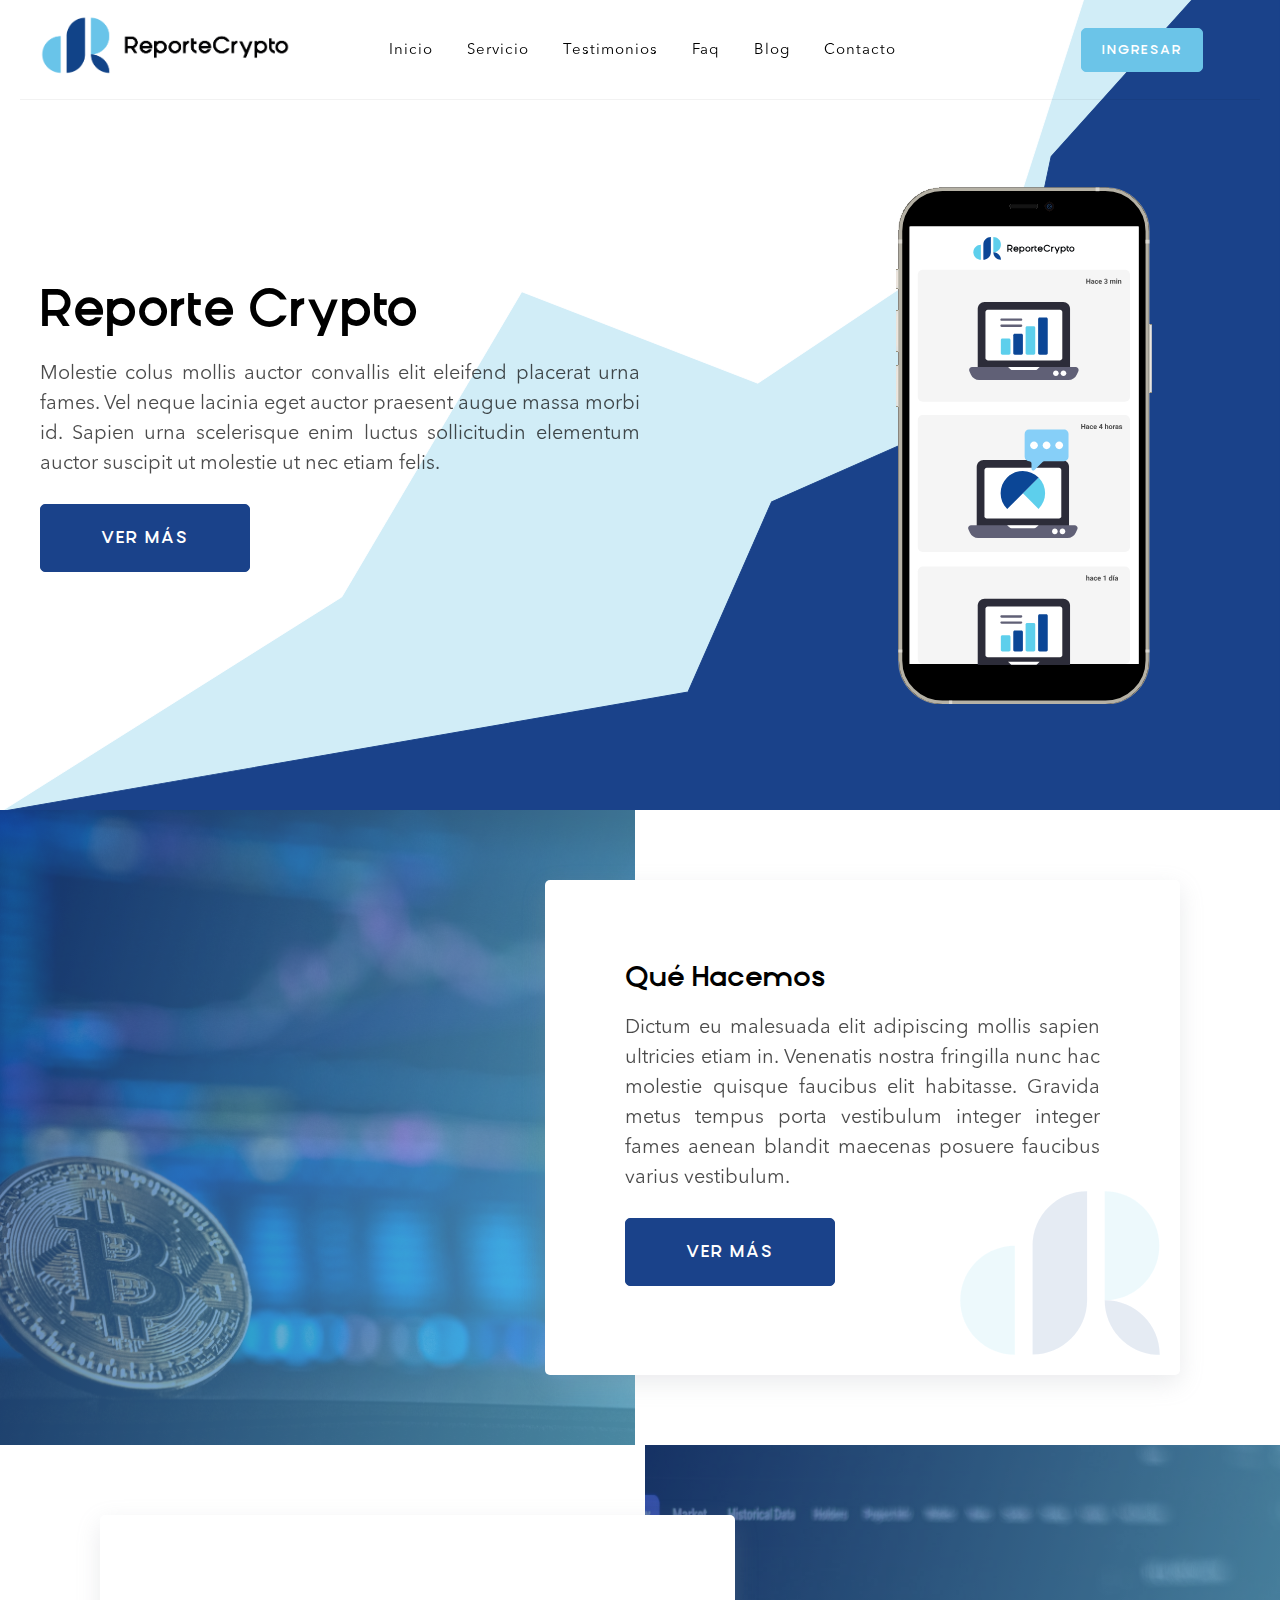
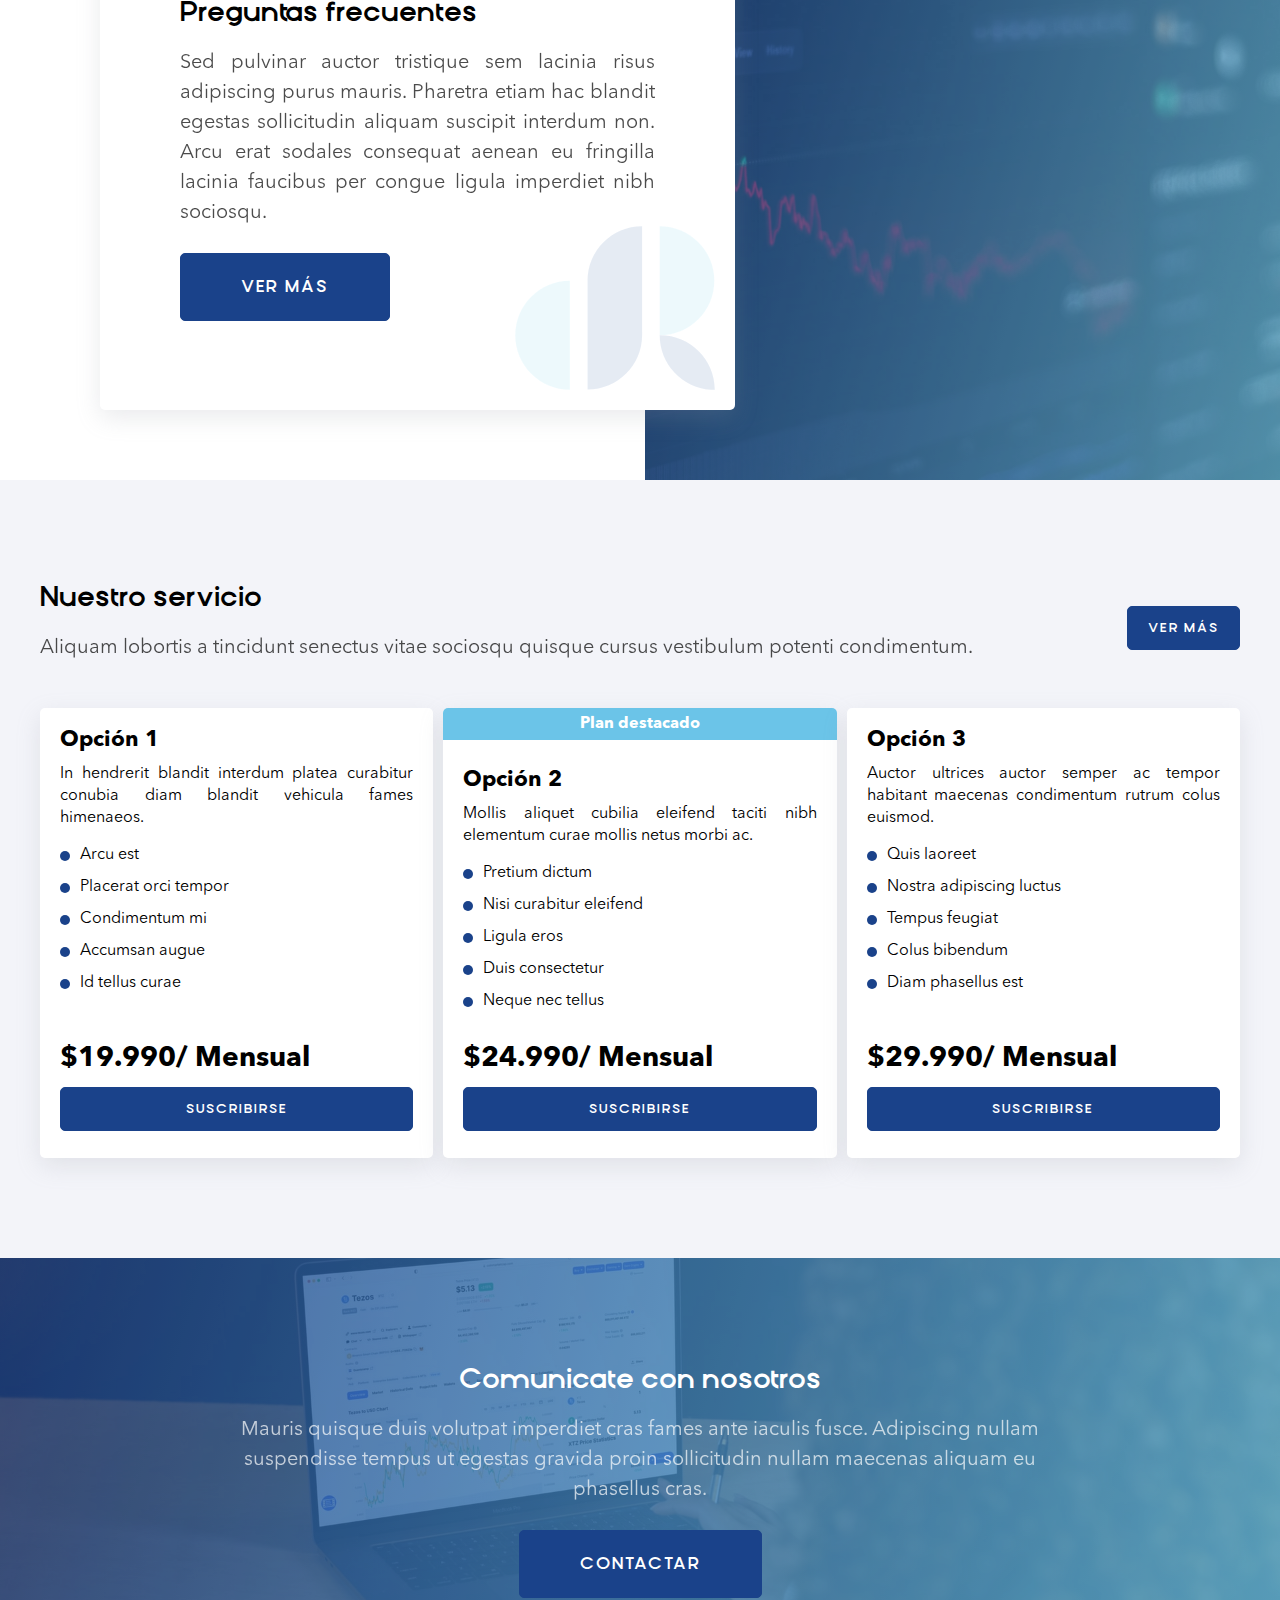
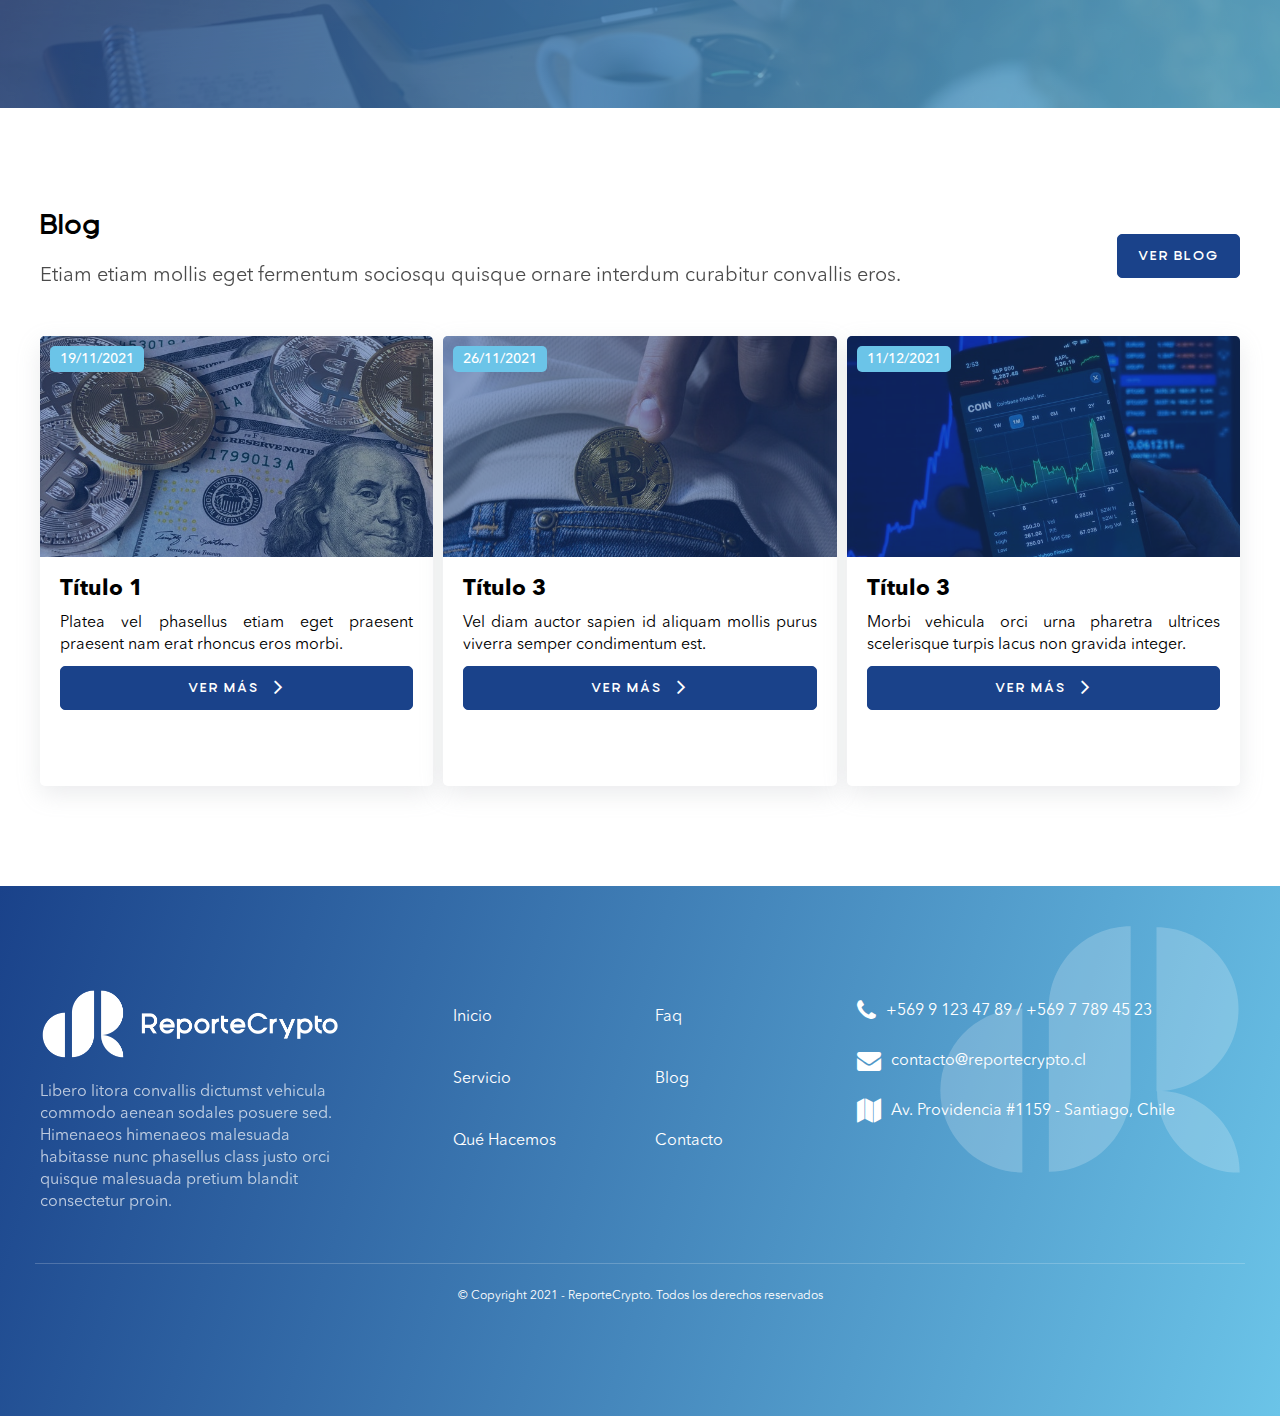
==== commit 738bf4ee: "fix" ====
--- a/index.html
+++ b/index.html
@@ -5,9 +5,9 @@
     <meta charset="UTF-8">
     <link href="img/favicon.png" rel="shortcut icon">
     <meta name="viewport" content="width=device-width, initial-scale=1, maximum-scale=1">
-    <link href="css/main.css?v=33385" rel="stylesheet" type="text/css">
+    <link href="css/main.css?v=98842" rel="stylesheet" type="text/css">
     <link href="https://api.mapbox.com/mapbox-gl-js/v1.4.1/mapbox-gl.css" rel="stylesheet">
-    <script src="js/main.js?v=33385" type="text/javascript"></script>
+    <script src="js/main.js?v=98842" type="text/javascript"></script>
     <script src="https://api.mapbox.com/mapbox-gl-js/v1.4.1/mapbox-gl.js"></script>
     <!-- Meta tags facebook-->
     <meta property="og:title" content="#">
@@ -52,7 +52,7 @@
                     <li><a href="blog.html">Blog</a></li>
                     <li><a href="contact.html">Contacto</a></li>
                   </ul>
-                  <div class="header__button"> <a href="#" class="btn btn--colorsecondary">Ingresar</a></div>
+                  <div class="header__button"> <a data-modal-login class="btn btn--colorsecondary">Ingresar</a></div>
                 </nav>
               </div>
             </div>
@@ -60,7 +60,7 @@
               <div class="header__item header__item--ham">
                 <div class="header__ham"><span></span><span></span><span></span></div>
               </div>
-              <div class="header__item"><a href="#" class="btn btn--min btn--colorsecondary">Ingresar</a></div>
+              <div class="header__item"><a data-modal-login class="btn btn--min btn--colorsecondary">Ingresar</a></div>
             </div>
           </div>
         </div>
@@ -74,7 +74,7 @@
           <div class="section__body">
             <div class="section__content"> 
               <h1 class="section__title">Reporte Crypto</h1>
-              <p class="section__description">Erat eleifend ante consequat nunc euismod diam sollicitudin metus vitae. In interdum neque malesuada porta eleifend lobortis quisque sagittis sodales. Enim praesent mi justo venenatis commodo ultrices nec quisque hendrerit habitant at magna adipiscing commodo.
+              <p class="section__description">Molestie colus mollis auctor convallis elit eleifend placerat urna fames. Vel neque lacinia eget auctor praesent augue massa morbi id. Sapien urna scelerisque enim luctus sollicitudin elementum auctor suscipit ut molestie ut nec etiam felis.
               </p><a href="#" class="btn">Ver más</a>
             </div>
             <div class="section__svg"> <img src="img/uploads/iphone.svg"></div>
@@ -94,7 +94,7 @@
                 <div class="section__content">
                   <div class="section__icon"> <img src="img/icons/isotipo-color.svg"></div>
                   <h3 class="section__title">Qué Hacemos</h3>
-                  <p class="section__description">Hendrerit torquent elementum in dapibus tortor magna platea leo torquent. Platea donec placerat porttitor ante duis diam mattis placerat aliquet. Mauris varius venenatis ad scelerisque sollicitudin lacinia per scelerisque ante suscipit imperdiet elit rutrum lacus.
+                  <p class="section__description">Dictum eu malesuada elit adipiscing mollis sapien ultricies etiam in. Venenatis nostra fringilla nunc hac molestie quisque faucibus elit habitasse. Gravida metus tempus porta vestibulum integer integer fames aenean blandit maecenas posuere faucibus varius vestibulum.
                   </p><a href="#" class="btn">Ver más</a>
                 </div>
               </div>
@@ -115,7 +115,7 @@
                 <div class="section__content">
                   <div class="section__icon"> <img src="img/icons/isotipo-color.svg"></div>
                   <h3 class="section__title">Preguntas frecuentes</h3>
-                  <p class="section__description">Massa vitae sociosqu elementum sodales dui donec at netus id. Pharetra vivamus sapien ut bibendum nostra inceptos viverra sollicitudin venenatis. Primis fermentum aenean faucibus ultrices velit arcu pellentesque cras libero colus bibendum tortor a colus.
+                  <p class="section__description">Sed pulvinar auctor tristique sem lacinia risus adipiscing purus mauris. Pharetra etiam hac blandit egestas sollicitudin aliquam suscipit interdum non. Arcu erat sodales consequat aenean eu fringilla lacinia faucibus per congue ligula imperdiet nibh sociosqu.
                   </p><a href="#" class="btn">Ver más</a>
                 </div>
               </div>
@@ -127,7 +127,7 @@
         <div class="section__wrap"> 
           <div class="section__header"> 
             <h3 class="section__title">Nuestro servicio</h3>
-            <p class="section__description">Ligula duis libero nullam sodales donec habitant enim sapien sed etiam et.
+            <p class="section__description">Aliquam lobortis a tincidunt senectus vitae sociosqu quisque cursus vestibulum potenti condimentum.
             </p>
             <div class="section__button"> <a href="#" class="btn btn--min">Ver más </a></div>
           </div>
@@ -137,18 +137,18 @@
                 <article class="article--plan">
                   <div class="article__body"> 
                     <h4 class="article__title">Opción 1</h4>
-                    <p class="article__description">Purus nostra ornare dictumst ac vestibulum velit fames quisque quisque cubilia quam.
+                    <p class="article__description">In hendrerit blandit interdum platea curabitur conubia diam blandit vehicula fames himenaeos.
                     </p>
                     <ul> 
-                      <li>Donec in
-                      </li>
-                      <li>Ut erat rutrum
-                      </li>
-                      <li>Gravida morbi
-                      </li>
-                      <li>Facilisis urna
-                      </li>
-                      <li>Pellentesque curabitur suscipit
+                      <li>Arcu est
+                      </li>
+                      <li>Placerat orci tempor
+                      </li>
+                      <li>Condimentum mi
+                      </li>
+                      <li>Accumsan augue
+                      </li>
+                      <li>Id tellus curae
                       </li>
                     </ul>
                   </div>
@@ -162,18 +162,18 @@
                   <div class="article__tag"> <span>Plan destacado</span></div>
                   <div class="article__body"> 
                     <h4 class="article__title">Opción 2</h4>
-                    <p class="article__description">Vel aliquet velit auctor potenti posuere inceptos porta libero at convallis fermentum.
+                    <p class="article__description">Mollis aliquet cubilia eleifend taciti nibh elementum curae mollis netus morbi ac.
                     </p>
                     <ul> 
-                      <li>Id ut
-                      </li>
-                      <li>Colus quam bibendum
-                      </li>
-                      <li>Aliquet curabitur
-                      </li>
-                      <li>Luctus elementum
-                      </li>
-                      <li>Aenean fermentum gravida
+                      <li>Pretium dictum
+                      </li>
+                      <li>Nisi curabitur eleifend
+                      </li>
+                      <li>Ligula eros
+                      </li>
+                      <li>Duis consectetur
+                      </li>
+                      <li>Neque nec tellus
                       </li>
                     </ul>
                   </div>
@@ -186,18 +186,18 @@
                 <article class="article--plan">
                   <div class="article__body"> 
                     <h4 class="article__title">Opción 3</h4>
-                    <p class="article__description">Consectetur semper proin litora eu donec feugiat condimentum malesuada arcu colus elementum.
+                    <p class="article__description">Auctor ultrices auctor semper ac tempor habitant maecenas condimentum rutrum colus euismod.
                     </p>
                     <ul> 
-                      <li>Ac vitae
-                      </li>
-                      <li>Sodales pellentesque hac
-                      </li>
-                      <li>Netus sapien
-                      </li>
-                      <li>Erat rutrum
-                      </li>
-                      <li>Facilisis suscipit sollicitudin
+                      <li>Quis laoreet
+                      </li>
+                      <li>Nostra adipiscing luctus
+                      </li>
+                      <li>Tempus feugiat
+                      </li>
+                      <li>Colus bibendum
+                      </li>
+                      <li>Diam phasellus est
                       </li>
                     </ul>
                   </div>
@@ -216,7 +216,7 @@
         </div>
         <div class="section__body"> 
           <h4 class="h3 section__title">Comunicate con nosotros </h4>
-          <p class="section__description">Urna rhoncus condimentum lacinia habitasse facilisis odio condimentum praesent neque. Tellus pharetra turpis pharetra mi mattis quisque sollicitudin hendrerit vitae donec litora ligula volutpat cras.
+          <p class="section__description">Mauris quisque duis volutpat imperdiet cras fames ante iaculis fusce. Adipiscing nullam suspendisse tempus ut egestas gravida proin sollicitudin nullam maecenas aliquam eu phasellus cras.
           </p><a href="contact.html" class="btn">Contactar</a>
         </div>
       </section>
@@ -224,7 +224,7 @@
         <div class="section__wrap"> 
           <div class="section__header"> 
             <h4 class="h3 section__title">Blog</h4>
-            <p class="section__description">Orci vulputate pulvinar tortor class facilisis felis metus donec fames accumsan massa.
+            <p class="section__description">Etiam etiam mollis eget fermentum sociosqu quisque ornare interdum curabitur convallis eros.
             </p>
             <div class="section__button"> <a href="#" class="btna btn btn--min">Ver blog </a></div>
           </div>
@@ -238,7 +238,7 @@
                   </div>
                   <div class="article__body"> 
                     <h4 class="article__title">Título 1</h4>
-                    <p class="article__description">Ad nostra curabitur curabitur habitant donec proin in risus nam phasellus taciti.
+                    <p class="article__description">Platea vel phasellus etiam eget praesent praesent nam erat rhoncus eros morbi.
                     </p><a href="#" class="btn btn--min">Ver más <span class="fa fa-angle-right"> </span></a>
                   </div>
                 </article>
@@ -251,7 +251,7 @@
                   </div>
                   <div class="article__body"> 
                     <h4 class="article__title">Título 3</h4>
-                    <p class="article__description">Dapibus arcu id mi mattis eros porttitor laoreet aenean et sed donec.
+                    <p class="article__description">Vel diam auctor sapien id aliquam mollis purus viverra semper condimentum est.
                     </p><a href="#" class="btn btn--min">Ver más <span class="fa fa-angle-right"> </span></a>
                   </div>
                 </article>
@@ -264,7 +264,7 @@
                   </div>
                   <div class="article__body"> 
                     <h4 class="article__title">Título 3</h4>
-                    <p class="article__description">Dui eu magna senectus cubilia tincidunt sollicitudin eleifend hac habitant malesuada sapien.
+                    <p class="article__description">Morbi vehicula orci urna pharetra ultrices scelerisque turpis lacus non gravida integer.
                     </p><a href="#" class="btn btn--min">Ver más <span class="fa fa-angle-right"> </span></a>
                   </div>
                 </article>
@@ -273,6 +273,47 @@
           </div>
         </div>
       </section>
+      <div class="modal modal--login">
+        <div class="modal__back"></div>
+        <div class="modal__front">
+          <div class="modal__box">
+            <div class="modal__close"><span class="fa fa-close">	</span></div>
+            <div class="modal__content">
+              <h3 class="modal__title">Ingresar a tu muro</h3>
+              <p class="modal__description">Duis eget est ultrices ligula blandit risus lacus colus netus quam vehicula.
+              </p>
+              <div class="modal__form">
+                <form class="form form--register form--validation">
+                  <div class="cols">
+                    <div class="col-xs-12">
+                      <div class="form__element">
+                        <div class="form__title">Rut</div>
+                        <div class="form__input">
+                          <input type="rut" name="#" placeholder="Ingrese rut sin puntos ni guión" required class="input-rut">
+                        </div>
+                      </div>
+                    </div>
+                    <div class="col-xs-12">
+                      <div class="form__element">
+                        <div class="form__title">Contraseña</div>
+                        <div class="form__input">
+                          <input type="password" name="#" required class="input-rut">
+                        </div>
+                      </div>
+                    </div>
+                    <div class="col-xs-12">
+                      <div class="form__button">
+                        <button class="btn">Ingresar<span class="fa fa-user"></span></button>
+                      </div>
+                      <div class="form__alert"><span></span></div>
+                    </div>
+                  </div>
+                </form>
+              </div>
+            </div>
+          </div>
+        </div>
+      </div>
     </div>
     <footer>
       <div class="footer__wrap">
@@ -282,7 +323,7 @@
             <div class="col-md-4">	
               <div class="footer__content">
                 <div class="footer__logo"> <a href="#"><img src="img/icons/logo-white.png"></a></div>
-                <p class="footer__description">Aptent metus non elementum porttitor eros urna risus nam conubia. Libero bibendum augue tristique risus tortor neque leo bibendum colus etiam bibendum per purus donec.
+                <p class="footer__description">Libero litora convallis dictumst vehicula commodo aenean sodales posuere sed. Himenaeos himenaeos malesuada habitasse nunc phasellus class justo orci quisque malesuada pretium blandit consectetur proin.
                 </p>
               </div>
             </div>
--- a/css/main.css
+++ b/css/main.css
@@ -1,6 +1,4375 @@
-.clearfix:after,.clearfix:before{content:" ";display:table}.clearfix:after{clear:both}.pull-right{float:right!important}.pull-left{float:left!important}.hide{display:none!important}.show{display:block!important}.invisible{visibility:hidden}.hidden{display:none!important}.affix{position:fixed}*,body{margin:0}*{padding:0;border:0;outline:0;-moz-box-sizing:border-box;box-sizing:border-box}html{min-height:100%;position:relative}body{-webkit-font-smoothing:antialiased;background:#fff}body,button,input,select,textarea{font-family:'Avenir Next',sans-serif;font-size:16px;line-height:22px;color:#000}a,button,input,select,textarea{transition:.2s ease}a{color:#1a428a;text-decoration:none}a.a-classic{text-decoration:underline}a:hover,button:hover,input[type=checkbox]:hover,input[type=radio]:hover,label:hover,select:hover{cursor:pointer}.h1,.h2,.h3,.h4,.h5,h1,h2,h3,h4,h5{margin-bottom:10px;font-family:'Avenir Next',sans-serif;font-weight:500}.cols>div,.form__considerations p,p{margin-bottom:10px}.h1,h1{font-size:38px;line-height:42px}@media (min-width:960px){.h1,h1{font-size:54px;line-height:60px}}.h2,h2{font-size:30px;line-height:33px}@media (min-width:720px){.h2,h2{font-size:38px;line-height:42px}}.h3,h3{font-size:22px;line-height:25px}@media (min-width:480px){.h3,h3{font-size:30px;line-height:33px}}.h4,h4{font-size:18px;line-height:25px}@media (min-width:480px){.h4,h4{font-size:22px;line-height:25px}}.h5,h5{font-size:14px;line-height:16px}ol,ul{list-style-type:none}img{width:auto;height:auto;margin:0 auto}img,svg{display:block;max-width:100%}.col-lg-1,.col-lg-10,.col-lg-11,.col-lg-12,.col-lg-2,.col-lg-3,.col-lg-4,.col-lg-5,.col-lg-6,.col-lg-7,.col-lg-8,.col-lg-9,.col-md-1,.col-md-10,.col-md-11,.col-md-12,.col-md-2,.col-md-3,.col-md-4,.col-md-5,.col-md-6,.col-md-7,.col-md-8,.col-md-9,.col-sm-1,.col-sm-10,.col-sm-11,.col-sm-12,.col-sm-2,.col-sm-3,.col-sm-4,.col-sm-5,.col-sm-6,.col-sm-7,.col-sm-8,.col-sm-9,.col-xs-1,.col-xs-10,.col-xs-11,.col-xs-12,.col-xs-2,.col-xs-3,.col-xs-4,.col-xs-5,.col-xs-6,.col-xs-7,.col-xs-8,.col-xs-9{position:relative;min-height:1px;padding-left:5px;padding-right:5px}.cols,.row{margin-left:-5px;margin-right:-5px}.row:after,.row:before{content:" ";display:table}.row:after{clear:both}.cols.cols-gutter-0:after,.cols.cols-gutter-0:before,.cols:after,.cols:before{content:" ";display:table}.cols.cols-gutter-0:after,.cols:after{clear:both}.cols>div{-moz-box-sizing:border-box;box-sizing:border-box}.cols:last-child{margin-bottom:-10px}.cols.cols-gutter-0,.cols.cols-gutter-1,.cols.cols-gutter-buttons{margin-left:0;margin-right:0}.cols.cols-gutter-0>div{padding-left:0;padding-right:0;margin-bottom:0}.cols.cols-gutter-0:last-child,.cols.cols-gutter-1>div:last-child{margin-bottom:0}.cols.cols-gutter-1:after,.cols.cols-gutter-1:before{content:" ";display:table}.cols.cols-gutter-1:after{clear:both}.cols.cols-gutter-1>div{padding-left:0;padding-right:0;margin-bottom:5px}@media (min-width:960px){.cols.cols-gutter-1>div{padding-left:5px;padding-right:5px;margin-bottom:5px}.cols.cols-gutter-1>div:last-child{margin-bottom:5px}}.cols.cols-gutter-buttons:after,.cols.cols-gutter-buttons:before{content:" ";display:table}.cols.cols-gutter-buttons:after{clear:both}.cols.cols-gutter-buttons>div{padding-left:0;padding-right:4px;margin-bottom:10px}.cols.cols-gutter-buttons>div:last-child{padding-right:0}@media (min-width:960px){.cols.cols-gutter-2{margin-left:-10px;margin-right:-10px}.cols.cols-gutter-2:after,.cols.cols-gutter-2:before{content:" ";display:table}.cols.cols-gutter-2:after{clear:both}.cols.cols-gutter-2>div{padding-left:10px;padding-right:10px;margin-bottom:20px}.cols.cols-gutter-2:last-child{margin-bottom:-20px}}@media (max-width:960px){.cols.cols-scroll{overflow:auto;-webkit-overflow-scrolling:touch;white-space:nowrap;margin:0 -20px -20px;padding:0 20px 20px}.cols.cols-scroll>div{display:inline-block;vertical-align:top;width:320px;white-space:normal;margin:0;padding:0 10px 0 0}.cols.cols-scroll>div:last-child{margin-right:15px}.cols.cols-gutter-min{margin-left:0;margin-right:0}.cols.cols-gutter-min:after,.cols.cols-gutter-min:before{content:" ";display:table}.cols.cols-gutter-min:after{clear:both}.cols.cols-gutter-min>div{padding-left:5px;padding-right:5px;margin-bottom:10px}.cols.cols-gutter-min:last-child{margin-bottom:10px}}@media (max-width:1200px){.cols.cols-scroll-limit{overflow:auto;-webkit-overflow-scrolling:touch;white-space:nowrap;margin:0 -20px -20px;padding:0 20px 20px}.cols.cols-scroll-limit>div{display:inline-block;vertical-align:top;width:300px;white-space:normal;margin:0;padding:0 10px 0 0}.cols.cols-scroll-limit>div:last-child{margin-right:15px}.cols.cols-gutter-min{margin-left:0;margin-right:0}.cols.cols-gutter-min:after,.cols.cols-gutter-min:before{content:" ";display:table}.cols.cols-gutter-min:after{clear:both}.cols.cols-gutter-min>div{padding-left:5px;padding-right:5px;margin-bottom:10px}.cols.cols-gutter-min:last-child{margin-bottom:10px}}@media (max-width:960px) and (min-width:960px){.cols.cols-scroll{margin-right:-40px}}@media (max-width:1200px) and (min-width:720px){.cols.cols-scroll-limit{margin-right:-40px}}.col-xs-1,.col-xs-10,.col-xs-11,.col-xs-12,.col-xs-2,.col-xs-3,.col-xs-4,.col-xs-5,.col-xs-6,.col-xs-7,.col-xs-8,.col-xs-9{float:left}.col-xs-12{width:100%}.col-xs-11{width:91.66666666666666%}.col-xs-10{width:83.33333333333334%}.col-xs-9{width:75%}.col-xs-8{width:66.66666666666666%}.col-xs-7{width:58.333333333333336%}.col-xs-6{width:50%}.col-xs-5{width:41.66666666666667%}.col-xs-4{width:33.33333333333333%}.col-xs-3{width:25%}.col-xs-2{width:16.666666666666664%}.col-xs-1{width:8.333333333333332%}.col-xs-pull-12{right:100%}.col-xs-pull-11{right:91.66666666666666%}.col-xs-pull-10{right:83.33333333333334%}.col-xs-pull-9{right:75%}.col-xs-pull-8{right:66.66666666666666%}.col-xs-pull-7{right:58.333333333333336%}.col-xs-pull-6{right:50%}.col-xs-pull-5{right:41.66666666666667%}.col-xs-pull-4{right:33.33333333333333%}.col-xs-pull-3{right:25%}.col-xs-pull-2{right:16.666666666666664%}.col-xs-pull-1{right:8.333333333333332%}.col-xs-pull-0{right:auto}.col-xs-push-12{left:100%}.col-xs-push-11{left:91.66666666666666%}.col-xs-push-10{left:83.33333333333334%}.col-xs-push-9{left:75%}.col-xs-push-8{left:66.66666666666666%}.col-xs-push-7{left:58.333333333333336%}.col-xs-push-6{left:50%}.col-xs-push-5{left:41.66666666666667%}.col-xs-push-4{left:33.33333333333333%}.col-xs-push-3{left:25%}.col-xs-push-2{left:16.666666666666664%}.col-xs-push-1{left:8.333333333333332%}.col-xs-push-0{left:auto}.col-xs-offset-12{margin-left:100%}.col-xs-offset-11{margin-left:91.66666666666666%}.col-xs-offset-10{margin-left:83.33333333333334%}.col-xs-offset-9{margin-left:75%}.col-xs-offset-8{margin-left:66.66666666666666%}.col-xs-offset-7{margin-left:58.333333333333336%}.col-xs-offset-6{margin-left:50%}.col-xs-offset-5{margin-left:41.66666666666667%}.col-xs-offset-4{margin-left:33.33333333333333%}.col-xs-offset-3{margin-left:25%}.col-xs-offset-2{margin-left:16.666666666666664%}.col-xs-offset-1{margin-left:8.333333333333332%}.col-xs-offset-0{margin-left:0}@media (min-width:480px){.col-sm-1,.col-sm-10,.col-sm-11,.col-sm-12,.col-sm-2,.col-sm-3,.col-sm-4,.col-sm-5,.col-sm-6,.col-sm-7,.col-sm-8,.col-sm-9{float:left}.col-sm-12{width:100%}.col-sm-11{width:91.66666666666666%}.col-sm-10{width:83.33333333333334%}.col-sm-9{width:75%}.col-sm-8{width:66.66666666666666%}.col-sm-7{width:58.333333333333336%}.col-sm-6{width:50%}.col-sm-5{width:41.66666666666667%}.col-sm-4{width:33.33333333333333%}.col-sm-3{width:25%}.col-sm-2{width:16.666666666666664%}.col-sm-1{width:8.333333333333332%}.col-sm-pull-12{right:100%}.col-sm-pull-11{right:91.66666666666666%}.col-sm-pull-10{right:83.33333333333334%}.col-sm-pull-9{right:75%}.col-sm-pull-8{right:66.66666666666666%}.col-sm-pull-7{right:58.333333333333336%}.col-sm-pull-6{right:50%}.col-sm-pull-5{right:41.66666666666667%}.col-sm-pull-4{right:33.33333333333333%}.col-sm-pull-3{right:25%}.col-sm-pull-2{right:16.666666666666664%}.col-sm-pull-1{right:8.333333333333332%}.col-sm-pull-0{right:auto}.col-sm-push-12{left:100%}.col-sm-push-11{left:91.66666666666666%}.col-sm-push-10{left:83.33333333333334%}.col-sm-push-9{left:75%}.col-sm-push-8{left:66.66666666666666%}.col-sm-push-7{left:58.333333333333336%}.col-sm-push-6{left:50%}.col-sm-push-5{left:41.66666666666667%}.col-sm-push-4{left:33.33333333333333%}.col-sm-push-3{left:25%}.col-sm-push-2{left:16.666666666666664%}.col-sm-push-1{left:8.333333333333332%}.col-sm-push-0{left:auto}.col-sm-offset-12{margin-left:100%}.col-sm-offset-11{margin-left:91.66666666666666%}.col-sm-offset-10{margin-left:83.33333333333334%}.col-sm-offset-9{margin-left:75%}.col-sm-offset-8{margin-left:66.66666666666666%}.col-sm-offset-7{margin-left:58.333333333333336%}.col-sm-offset-6{margin-left:50%}.col-sm-offset-5{margin-left:41.66666666666667%}.col-sm-offset-4{margin-left:33.33333333333333%}.col-sm-offset-3{margin-left:25%}.col-sm-offset-2{margin-left:16.666666666666664%}.col-sm-offset-1{margin-left:8.333333333333332%}.col-sm-offset-0{margin-left:0}}@media (min-width:720px){.col-md-1,.col-md-10,.col-md-11,.col-md-12,.col-md-2,.col-md-3,.col-md-4,.col-md-5,.col-md-6,.col-md-7,.col-md-8,.col-md-9{float:left}.col-md-12{width:100%}.col-md-11{width:91.66666666666666%}.col-md-10{width:83.33333333333334%}.col-md-9{width:75%}.col-md-8{width:66.66666666666666%}.col-md-7{width:58.333333333333336%}.col-md-6{width:50%}.col-md-5{width:41.66666666666667%}.col-md-4{width:33.33333333333333%}.col-md-3{width:25%}.col-md-2{width:16.666666666666664%}.col-md-1{width:8.333333333333332%}.col-md-pull-12{right:100%}.col-md-pull-11{right:91.66666666666666%}.col-md-pull-10{right:83.33333333333334%}.col-md-pull-9{right:75%}.col-md-pull-8{right:66.66666666666666%}.col-md-pull-7{right:58.333333333333336%}.col-md-pull-6{right:50%}.col-md-pull-5{right:41.66666666666667%}.col-md-pull-4{right:33.33333333333333%}.col-md-pull-3{right:25%}.col-md-pull-2{right:16.666666666666664%}.col-md-pull-1{right:8.333333333333332%}.col-md-pull-0{right:auto}.col-md-push-12{left:100%}.col-md-push-11{left:91.66666666666666%}.col-md-push-10{left:83.33333333333334%}.col-md-push-9{left:75%}.col-md-push-8{left:66.66666666666666%}.col-md-push-7{left:58.333333333333336%}.col-md-push-6{left:50%}.col-md-push-5{left:41.66666666666667%}.col-md-push-4{left:33.33333333333333%}.col-md-push-3{left:25%}.col-md-push-2{left:16.666666666666664%}.col-md-push-1{left:8.333333333333332%}.col-md-push-0{left:auto}.col-md-offset-12{margin-left:100%}.col-md-offset-11{margin-left:91.66666666666666%}.col-md-offset-10{margin-left:83.33333333333334%}.col-md-offset-9{margin-left:75%}.col-md-offset-8{margin-left:66.66666666666666%}.col-md-offset-7{margin-left:58.333333333333336%}.col-md-offset-6{margin-left:50%}.col-md-offset-5{margin-left:41.66666666666667%}.col-md-offset-4{margin-left:33.33333333333333%}.col-md-offset-3{margin-left:25%}.col-md-offset-2{margin-left:16.666666666666664%}.col-md-offset-1{margin-left:8.333333333333332%}.col-md-offset-0{margin-left:0}}@media (min-width:960px){.col-lg-1,.col-lg-10,.col-lg-11,.col-lg-12,.col-lg-2,.col-lg-3,.col-lg-4,.col-lg-5,.col-lg-6,.col-lg-7,.col-lg-8,.col-lg-9{float:left}.col-lg-12{width:100%}.col-lg-11{width:91.66666666666666%}.col-lg-10{width:83.33333333333334%}.col-lg-9{width:75%}.col-lg-8{width:66.66666666666666%}.col-lg-7{width:58.333333333333336%}.col-lg-6{width:50%}.col-lg-5{width:41.66666666666667%}.col-lg-4{width:33.33333333333333%}.col-lg-3{width:25%}.col-lg-2{width:16.666666666666664%}.col-lg-1{width:8.333333333333332%}.col-lg-pull-12{right:100%}.col-lg-pull-11{right:91.66666666666666%}.col-lg-pull-10{right:83.33333333333334%}.col-lg-pull-9{right:75%}.col-lg-pull-8{right:66.66666666666666%}.col-lg-pull-7{right:58.333333333333336%}.col-lg-pull-6{right:50%}.col-lg-pull-5{right:41.66666666666667%}.col-lg-pull-4{right:33.33333333333333%}.col-lg-pull-3{right:25%}.col-lg-pull-2{right:16.666666666666664%}.col-lg-pull-1{right:8.333333333333332%}.col-lg-pull-0{right:auto}.col-lg-push-12{left:100%}.col-lg-push-11{left:91.66666666666666%}.col-lg-push-10{left:83.33333333333334%}.col-lg-push-9{left:75%}.col-lg-push-8{left:66.66666666666666%}.col-lg-push-7{left:58.333333333333336%}.col-lg-push-6{left:50%}.col-lg-push-5{left:41.66666666666667%}.col-lg-push-4{left:33.33333333333333%}.col-lg-push-3{left:25%}.col-lg-push-2{left:16.666666666666664%}.col-lg-push-1{left:8.333333333333332%}.col-lg-push-0{left:auto}.col-lg-offset-12{margin-left:100%}.col-lg-offset-11{margin-left:91.66666666666666%}.col-lg-offset-10{margin-left:83.33333333333334%}.col-lg-offset-9{margin-left:75%}.col-lg-offset-8{margin-left:66.66666666666666%}.col-lg-offset-7{margin-left:58.333333333333336%}.col-lg-offset-6{margin-left:50%}.col-lg-offset-5{margin-left:41.66666666666667%}.col-lg-offset-4{margin-left:33.33333333333333%}.col-lg-offset-3{margin-left:25%}.col-lg-offset-2{margin-left:16.666666666666664%}.col-lg-offset-1{margin-left:8.333333333333332%}.col-lg-offset-0{margin-left:0}}@-webkit-keyframes fadeIn{0%{opacity:0}}@keyframes fadeIn{0%{opacity:0}}@-webkit-keyframes fadeOut{to{opacity:0}}@keyframes fadeOut{to{opacity:0}}@-webkit-keyframes slideUp{0%{-webkit-transform:translateY(100%);transform:translateY(100%)}}@keyframes slideUp{0%{-webkit-transform:translateY(100%);transform:translateY(100%)}}@-webkit-keyframes slideFadeUp{0%{-webkit-transform:translateY(20px);transform:translateY(20px);opacity:0}}@keyframes slideFadeUp{0%{-webkit-transform:translateY(20px);transform:translateY(20px);opacity:0}}@-webkit-keyframes slideUpOut{to{-webkit-transform:translateY(-100%);transform:translateY(-100%)}}@keyframes slideUpOut{to{-webkit-transform:translateY(-100%);transform:translateY(-100%)}}@-webkit-keyframes slideDown{0%{-webkit-transform:translateY(-100%);transform:translateY(-100%)}}@keyframes slideDown{0%{-webkit-transform:translateY(-100%);transform:translateY(-100%)}}@-webkit-keyframes slideFadeDown{0%{-webkit-transform:translateY(-20px);transform:translateY(-20px);opacity:0}}@keyframes slideFadeDown{0%{-webkit-transform:translateY(-20px);transform:translateY(-20px);opacity:0}}@-webkit-keyframes slideDownOut{to{-webkit-transform:translateY(100%);transform:translateY(100%)}}@keyframes slideDownOut{to{-webkit-transform:translateY(100%);transform:translateY(100%)}}@-webkit-keyframes slideLeft{0%{-webkit-transform:translateX(100%);transform:translateX(100%)}}@keyframes slideLeft{0%{-webkit-transform:translateX(100%);transform:translateX(100%)}}@-webkit-keyframes slideFadeLeft{0%{-webkit-transform:translateX(20px);transform:translateX(20px);opacity:0}}@keyframes slideFadeLeft{0%{-webkit-transform:translateX(20px);transform:translateX(20px);opacity:0}}@-webkit-keyframes slideLeftOut{to{-webkit-transform:translateX(-100%);transform:translateX(-100%)}}@keyframes slideLeftOut{to{-webkit-transform:translateX(-100%);transform:translateX(-100%)}}@-webkit-keyframes slideRight{0%{-webkit-transform:translateX(-100%);transform:translateX(-100%)}}@keyframes slideRight{0%{-webkit-transform:translateX(-100%);transform:translateX(-100%)}}@-webkit-keyframes slideFadeRight{0%{-webkit-transform:translateX(-20px);transform:translateX(-20px);opacity:0}}@keyframes slideFadeRight{0%{-webkit-transform:translateX(-20px);transform:translateX(-20px);opacity:0}}@-webkit-keyframes slideRightOut{to{-webkit-transform:translateX(100%);transform:translateX(100%)}}@keyframes slideRightOut{to{-webkit-transform:translateX(100%);transform:translateX(100%)}}@-webkit-keyframes scaleIn{0%{-webkit-transform:scale(0);transform:scale(0)}}@keyframes scaleIn{0%{-webkit-transform:scale(0);transform:scale(0)}}@-webkit-keyframes scaleFadeIn{0%{-webkit-transform:scale(1.2);transform:scale(1.2)}}@keyframes scaleFadeIn{0%{-webkit-transform:scale(1.2);transform:scale(1.2)}}@-webkit-keyframes scaleOut{to{-webkit-transform:scale(0);transform:scale(0)}}@keyframes scaleOut{to{-webkit-transform:scale(0);transform:scale(0)}}@-webkit-keyframes scaleFadeOut{to{-webkit-transform:scale(.8);transform:scale(.8);opacity:0}}@keyframes scaleFadeOut{to{-webkit-transform:scale(.8);transform:scale(.8);opacity:0}}@-webkit-keyframes translateBg{0%{-webkit-transform:translateY(-10%);transform:translateY(-10%)}}@keyframes translateBg{0%{-webkit-transform:translateY(-10%);transform:translateY(-10%)}}@-webkit-keyframes heightMd{0%{max-height:0;overflow:hidden}to{max-height:500px;overflow:hidden}}@keyframes heightMd{0%{max-height:0;overflow:hidden}to{max-height:500px;overflow:hidden}}@-webkit-keyframes bgIn{0%{-webkit-transform:translateY(-10%);transform:translateY(-10%)}}@keyframes bgIn{0%{-webkit-transform:translateY(-10%);transform:translateY(-10%)}}article{position:relative;overflow:hidden;color:#000;box-shadow:rgba(149,157,165,.2) 0 8px 24px}.bg,article a:after{position:absolute;top:0;left:0;width:100%;height:100%}article a:after{content:""}article .article__title{margin-bottom:10px;font-weight:700}article .article__description{font-size:14px;line-height:18px;font-weight:400}@media (min-width:720px){article .article__description{font-size:16px;line-height:22px}}article.article--blog,article.article--plan{background-color:#fff;border-radius:5px;min-height:450px}article.article--plan{padding:20px}article.article--plan.article--plan--destacado{padding-top:60px}article.article--plan .article__tag{position:absolute;top:0;left:0;width:100%;padding:5px;background-color:#6bc4e8;text-align:center;color:#fff}article.article--plan .article__tag span{font-weight:700}article.article--plan .article__body{margin-bottom:20px}article.article--plan .article__body ul li{padding:5px 0;font-size:16px;line-height:22px}article.article--plan .article__body ul li:before{content:'';display:inline-block;margin-right:10px;position:relative;top:2px;width:10px;height:10px;line-height:21px;text-align:center;border-radius:50%;overflow:initial;background-color:#1a428a}article.article--plan .article__footer{position:absolute;bottom:0;left:0;width:100%;padding:20px}article.article--plan .article__footer .article__price{font-size:28px;line-height:36px;font-weight:700;margin-bottom:10px}article.article--plan .article__footer .btn{max-width:100%;width:100%}article.article--blog{color:#000}article.article--blog .article__bg{position:relative;background-color:#1a428a;padding-bottom:56.25%}article.article--blog .article__bg .bg{opacity:.5}article.article--blog .article__body{padding:20px}article.article--blog .article__body .btn{max-width:100%;width:100%}article.article--blog .article__date{position:absolute;top:10px;left:10px;z-index:2;background-color:#6bc4e8;color:#fff;padding:5px 10px;border-radius:5px;font-size:14px;line-height:16px;font-weight:600}article.article--experience,article.article--feature{display:-ms-flexbox;display:flex;-ms-flex-pack:justify;justify-content:space-between;-ms-flex-align:center;align-items:center;min-height:200px}article.article--feature .article__icon{width:30%}.modal .modal__icon img,article.article--feature .article__icon img{width:80px}article.article--feature .article__body{background-color:#1a428a;color:#fff;width:70%;padding:20px;min-height:200px;display:-ms-flexbox;display:flex;-ms-flex-direction:column;flex-direction:column;-ms-flex-pack:center;justify-content:center}article.article--feature .article__body p{margin-bottom:0}article.article--experience{padding:20px;min-height:220px}article.article--experience .article__avatar{width:25%;margin-right:20px}article.article--experience .article__body{position:relative;width:75%}article.article--experience .article__body:after{content:"”";position:absolute;bottom:0;right:20px;font-size:1000%;line-height:0;color:#6bc4e8;opacity:.2}article.article--experience .article__body .article__title,footer .footer__socials .footer__social a:hover{color:#1a428a}article.article--experience .article__social{display:-ms-flexbox;display:flex;-ms-flex-pack:start;justify-content:flex-start;-ms-flex-align:center;align-items:center;width:-webkit-fit-content;width:-moz-fit-content;width:fit-content;padding:5px 10px;border:1px solid #1a428a}article.article--experience .article__social span{margin-right:10px;font-size:24px;line-height:32px}article.article--experience .article__social p{font-size:18px;line-height:24px;margin-bottom:0;position:relative;top:2px}.bg{background:center center no-repeat;background-size:cover;opacity:0;display:block}.bg.bg-loaded{-webkit-animation:fadeIn 1s ease both;animation:fadeIn 1s ease both;opacity:1}.bg img{display:none}.btn,.btn span{position:relative}.btn{display:inline-block;font-family:'Bageo',sans-serif;text-transform:uppercase;padding:10px 20px;transition:.3s;background-color:#1a428a;color:#fff;text-align:center;font-weight:700;border-radius:5px;overflow:hidden;letter-spacing:2px;border:1px solid #1a428a;font-size:15px;line-height:18px}@media (min-width:720px){.btn{padding:20px 60px;font-size:18px;line-height:26px}}.btn span{margin-left:10px;font-size:24px;line-height:12px;top:3px}.btn:hover{background-color:#fff;color:#000}.btn.btn--colorsecondary:hover,.btn.btn--white{background-color:#fff;color:#1a428a}.btn.btn--min{display:inline-block}@media (min-width:720px){.btn.btn--min{padding:10px 40px}}.btn.btn--colorsecondary{background-color:#6bc4e8;border-color:#6bc4e8}.dscroll{opacity:0;-webkit-animation:none;animation:none;transition:none}.dscroll.dscroll--in{-webkit-animation:slideFadeUp .8s ease-out backwards;animation:slideFadeUp .8s ease-out backwards;opacity:1}.dscroll.dscroll--in>*{-webkit-animation:slideFadeUp .5s ease backwards;animation:slideFadeUp .5s ease backwards}.dscroll.dscroll--in>:nth-child(1){-webkit-animation-delay:.2s;animation-delay:.2s}.dscroll.dscroll--in>:nth-child(2){-webkit-animation-delay:.4s;animation-delay:.4s}.dscroll.dscroll--in>:nth-child(3){-webkit-animation-delay:.6s;animation-delay:.6s}.dscroll.dscroll--in>:nth-child(4){-webkit-animation-delay:.8s;animation-delay:.8s}.dscroll.dscroll--in>:nth-child(5){-webkit-animation-delay:1s;animation-delay:1s}.dscroll.dscroll--in>:nth-child(6){-webkit-animation-delay:1.2s;animation-delay:1.2s}.faq{radius:rad;overflow:hidden;text-align:left}.faq .faq__item{background:#f3f4f9;position:relative;border-radius:2px;overflow:hidden;color:#000;margin-bottom:10px;border:1px solid rgba(255,255,255,.05)}.faq .faq__item.faq__open .faq__question .fa-angle-down{-webkit-transform:rotate(180deg);transform:rotate(180deg)}.faq .faq__item .faq__icon{display:inline-block}.faq .faq__item .faq__icon img{width:30px}.faq .faq__question{margin-bottom:0;padding:15px 20px;transition:.5s;font-size:18px;line-height:25px;font-weight:500;width:100%}@media (min-width:480px){.faq .faq__question{font-size:22px;line-height:25px}}@media (min-width:720px){.faq .faq__question{padding:20px 30px;font-size:22px;line-height:25px}}.faq .faq__question .fa{transition:.5s;color:#000;margin-left:10px}.faq .faq__question .fa-angle-down{float:right}.faq .faq__question:hover{cursor:pointer}@media (min-width:720px) and (min-width:480px){.faq .faq__question{font-size:30px;line-height:33px}}.faq .faq__answer{padding:0 20px 20px;border-top:1px solid rgba(0,0,0,.1);background-color:#fff}@media (min-width:720px){.faq .faq__answer{padding:25px 30px}}.faq .faq__answer li{font-weight:500;margin-bottom:20px;opacity:.8}@media (min-width:720px){.faq .faq__answer li{line-height:26px;font-size:18px}}@font-face{font-family:'Bageo';src:url(../fonts/Bageo.ttf) format('opentype');font-weight:700;font-style:normal}@font-face{font-family:'Avenir Next';src:url(../fonts/AvenirNextLTPro-Bold.otf) format('opentype');font-weight:700;font-style:normal}@font-face{font-family:'Avenir Next';src:url(../fonts/AvenirNextLTPro-Regular.otf) format('opentype');font-weight:500;font-style:normal}@font-face{font-family:'Avenir Next';src:url(../fonts/AvenirNextLTPro-UltLt.otf) format('opentype');font-weight:300;font-style:normal}@font-face{font-family:'Avenir Next';src:url(../fonts/AvenirNextLTPro-Medium.otf) format('opentype');font-weight:600;font-style:normal}footer{background:linear-gradient(106.74deg,#1a428a 0%,#6bc4e8 100%);color:#fff}footer .footer__wrap{position:relative;max-width:1600px;margin:0 auto;padding:60px 40px}@media (min-width:720px){footer .footer__wrap{padding:100px 40px}}footer .footer__logo{margin-bottom:20px}footer .footer__logo img{width:300px;margin:initial}footer .footer__flex{display:-ms-flexbox;display:flex;-ms-flex-direction:column;flex-direction:column;-ms-flex-align:start;align-items:flex-start;-ms-flex-pack:justify;justify-content:space-between;border-bottom:1px solid rgba(255,255,255,.2)}@media (min-width:720px){footer .footer__flex{-ms-flex-direction:row;flex-direction:row;padding-bottom:40px}}footer .footer__description{opacity:.7;font-size:16px;line-height:22px}@media (min-width:720px){footer .footer__description{max-width:80%}}footer .footer__links ul li a{display:block;padding:20px 10px;color:#fff}footer .footer__socials{display:-ms-flexbox;display:flex}footer .footer__socials .footer__social{padding:5px 10px}footer .footer__socials .footer__social a{color:#fff;font-size:32px;transition:.3s}footer .footer__infos .footer__info{display:-ms-flexbox;display:flex;-ms-flex-align:center;align-items:center;padding:10px}footer .footer__infos .footer__info .footer__icon{margin-right:10px}footer .footer__infos .footer__info .footer__icon span{font-size:24px;line-height:28px}footer .footer__copyright{width:100%;text-align:center;padding:10px}footer .footer__copyright span{font-size:12px;line-height:18px}footer .footer__isotipo{position:absolute;top:40px;right:40px;opacity:.2}footer .footer__isotipo img{width:300px}.form,footer,form{position:relative}input,textarea{display:block;padding:10px}input,select,textarea{width:100%;vertical-align:top;background:#fff;-moz-box-sizing:border-box;box-sizing:border-box;-webkit-appearance:none;appearance:none;font-weight:100}input:focus,select:focus,textarea:focus{border-color:color}input::-webkit-inner-spin-button,input::-webkit-outer-spin-button{-webkit-appearance:none;margin:0}input[type=checkbox],input[type=radio]{width:20px;height:20px;display:inline-block;vertical-align:middle;margin-right:5px;padding:0;background:#f3f4f9 url(../img/icon-checked.png) 50% -100% no-repeat;border:1px solid #f3f4f9;border-radius:10px}input[type=checkbox]:checked,input[type=radio]:checked{background-color:#000;background-position:50% 50%;border-color:#000}input[type=file]{position:absolute;top:0;left:0;z-index:-5;background-color:#f3f4f9;padding-left:20px;padding-right:0;border:1px solid rgba(0,0,0,.1)}select{display:inline-block;border:none;opacity:1;padding:10px 40px 10px 15px;margin-bottom:0;background:url(../img/icon-select.png) 100% 50% no-repeat}textarea{height:100px;overflow:auto;-webkit-overflow-scrolling:touch}.form__element{padding-top:20px;position:relative;display:block}.form__element:hover{cursor:text}.form__element .form__title,.form__element .form__title__notfocus{font-size:16px;font-weight:500;position:absolute;left:0;transition:.2s ease;-webkit-transform-origin:left top;transform-origin:left top;opacity:.7;top:0;-webkit-transform:scale(.85);transform:scale(.85)}.form__element .form__title__notfocus{-webkit-transform:scale(1);transform:scale(1)}.form__element .form__input{position:relative;border:1px solid rgba(0,0,0,.1);z-index:2}.form__element .form__input input,.form__element .form__input select,.form__element .form__input textarea{background-color:#f3f4f9;border:0;padding-left:20px;padding-right:0}.form__element .form__select{position:relative;border-bottom:1px solid #f3f4f9;cursor:pointer;color:#000;-webkit-tap-highlight-color:rgba(0,0,0,0)}.form__element .form__select select{display:none}.form__element .form__input--file{position:relative;z-index:2;padding:4px 5px;display:block}.form__element .form__input--file label{position:absolute;top:0;left:0;text-align:center;background-color:#000;color:#fff;font-size:12px;padding:12px 30px;width:44%;border-radius:none!important;cursor:pointer}.form__element .section__filter__reset{text-decoration:none;background-color:#1a428a;border:1px solid #1a428a;color:#fff;display:block;padding:2px 15px;border-radius:3px;vertical-align:middle;line-height:22px;font-size:14px;font-weight:500;transition:.2s ease;text-align:center;cursor:pointer;position:relative}@media (min-width:720px){.form__element .section__filter__reset{padding:5px 30px;font-size:15px}}.form__element .section__filter__reset:hover{background-color:#fff;color:#1a428a!important}.form__element:after{content:"";position:absolute;bottom:0;left:0;width:0%;height:2px;border-radius:2px;background:#000;transition:.5s;z-index:2}.form__element.form__element--focused .form__input{border-color:#1a428a}.form__element.form__element--file .form__title,.form__element.form__element--filled .form__title,.form__element.form__element--focused .form__title{top:0;-webkit-transform:scale(.85);transform:scale(.85)}.form__considerations{font-size:14px}.form__c{margin-bottom:20px}header{height:70px;line-height:70px;position:fixed;top:0;left:0;width:100%;z-index:70;background-color:transparent;transition:.5s}header,header a{color:#000}header.header--transparent .header__inner{border-bottom:1px solid rgba(255,255,255,.2)}header.header--transparent .header__nav ul li a{color:#fff}header .header__primary{position:relative;z-index:20;height:100%;transition:.25s ease}header .header__wrap{position:relative;max-width:1600px;margin:0 auto;height:100%}header .header__inner{position:relative;height:100%;border-bottom:1px solid rgba(0,0,0,.05)}header .header__logo{position:relative;margin-left:20px;display:inline-block;transition:.5s}header .header__logo img{vertical-align:middle;display:inline-block;width:60px;transition:.5s}header .header__nav{display:none;z-index:1}header .header__nav .header__nav__back,header .header__nav .header__nav__close{position:relative;width:55px;height:50px;z-index:3;display:none}header .header__nav .header__nav__back div,header .header__nav .header__nav__close div{height:2px;background:#1a428a;width:25px;position:absolute;top:50%;left:50%;margin-top:-1px;border-radius:2px;margin-left:-12.5px}header .header__nav .header__button{text-align:center}header .header__nav .header__nav__close{right:0}header .header__nav .header__nav__close div{-webkit-transform:rotate(45deg);transform:rotate(45deg)}header .header__nav .header__nav__close div:last-child{-webkit-transform:rotate(135deg);transform:rotate(135deg)}header .header__nav .header__nav__back{left:0;-webkit-animation:slideFadeLeft .5s ease;animation:slideFadeLeft .5s ease}header .header__nav .header__nav__back div:first-child{-webkit-transform-origin:left top;transform-origin:left top;-webkit-transform:rotate(45deg);transform:rotate(45deg);width:10px}header .header__nav .header__nav__back div:last-child{-webkit-transform-origin:left bottom;transform-origin:left bottom;-webkit-transform:rotate(-45deg);transform:rotate(-45deg);width:10px}header .header__nav .header__socials{text-align:center}header .header__ham,header .header__nav .header__socials .header__item{display:inline-block}header .header__ham{position:relative;background-color:transparent;width:35px;vertical-align:middle;border-radius:2px;text-align:center;height:25px;line-height:30px;margin-right:10px}header .header__ham span{display:block;height:3px;margin:0 auto 5px;background:#1a428a;width:30px;transition:.2s ease}header .header__right{position:relative;float:right}header .header__right .header__item{float:right;padding:0 10px;min-width:40px;font-size:18px;cursor:pointer;display:none}header .header__right .header__item.header__item--ham{display:block}header .header__right .header__item.header__item--mobile{display:inline-block}header .header__right .header__item.header__item--search--mobile{display:block;float:left}header .header__right .header__item.header__item--search--mobile .fa{font-size:18px;color:#fff}header.header--min .header__primary{background-color:#fff!important}@media (max-width:1090px){header .header__nav{display:none;line-height:22px;position:fixed;top:0;left:0;width:100%;height:100%;text-align:left}header .header__nav .header__nav__bg,header .header__nav .header__nav__nav{-webkit-animation:fadeIn .5s ease;animation:fadeIn .5s ease;position:absolute;top:0;width:100%;height:100%}header .header__nav .header__nav__nav{right:0;background:#fff;color:#000}header .header__nav .header__nav__nav ul{padding:40px 0;text-align:center}header .header__nav .header__nav__nav ul li{border-bottom:1px solid #f3f4f9}header .header__nav .header__nav__nav ul li a{color:#000;font-weight:500;padding:20px 10px;display:block;font-size:20px}header .header__nav .header__nav__nav ul li a .fa{float:right;opacity:.5}header .header__nav .header__nav__nav ul li ul{position:absolute;top:0;left:0;width:100%;height:100%;background:#fff;display:none;box-shadow:rgba(149,157,165,.2) 0 8px 24px;z-index:2}header .header__nav .header__nav__nav ul li ul.ul--in{display:block;-webkit-animation:slideLeft .5s ease;animation:slideLeft .5s ease}header .header__nav .header__nav__nav ul li ul.ul--out{display:block;-webkit-animation:slideRightOut .5s ease both;animation:slideRightOut .5s ease both}header .header__nav .header__nav__nav .header__nav__bar{width:100%;box-shadow:rgba(149,157,165,.2) 0 8px 24px;height:70px;display:-ms-flexbox;display:flex;-ms-flex-align:center;align-items:center;-ms-flex-pack:justify;justify-content:space-between}header .header__nav .header__nav__bg{left:0;background:#000;opacity:.5;-webkit-tap-highlight-color:rgba(0,0,0,0)}header .header__nav .header__nav__close,header .header__nav.header__nav--ul-in .header__nav__back,header.header--nav-in .header__nav,header.header--nav-out .header__nav{display:block}header.header--nav-out .header__nav .header__nav__bg,header.header--nav-out .header__nav .header__nav__nav{-webkit-animation:fadeOut .5s ease both;animation:fadeOut .5s ease both}}@media (min-width:720px){header{height:100px;line-height:100px;background-color:transparent}header .header__wrap{padding:0 20px}header .header__logo{margin-left:20px;margin-right:40px;position:relative;top:-5px}header .header__logo img{width:250px;line-height:initial}header .header__right{float:right}header .header__right .header__item{display:block;padding:17px}header .header__ham{margin-right:-20px;float:right}header .header__nav{margin-left:40px;transition:ease-in-out all 0s}header .header__nav .header__button,header .header__nav .header__nav-close,header .header__nav .header__nav__back,header .header__nav .header__nav__bar,header .header__nav .header__socials{display:none}header .header__nav ul{padding-top:0;text-align:center}}@media (min-width:1090px){header .header__ham{display:none}header .header__nav{display:inline-block}header .header__nav ul li{display:inline-block;position:relative;transition:.5s}header .header__nav ul li.current-menu-item a{font-weight:700}header .header__nav ul li.header__nav__li:hover .header__nav__li__blocked{display:block}header .header__nav ul li a{position:relative;padding:35px 15px;font-size:15px;line-height:18px;letter-spacing:1px;font-weight:500;transition:.5s;color:#000}header .header__nav ul li a .fa{margin-left:5px}header .header__nav ul li:after{content:"";position:absolute;bottom:0;left:0;width:0;height:5px;background-color:#fff}header .header__nav ul li:hover a{font-weight:500}header .header__nav ul li.current a{font-weight:700}header .header__nav ul li.current:after{height:4%}header.header--min .header__primary{background-color:#fff}header.header--min .header__nav{height:70px;line-height:70px}header.header--min .header__nav ul li a{line-height:70px;color:#000}}.modal{position:fixed;top:0;left:0;width:100%;height:100%;z-index:30;display:none;padding-top:70px;transition:.5s}@media (min-width:720px){.modal{padding-top:0}}.modal.modal--in{display:table;-webkit-animation:fadeIn .1s ease;animation:fadeIn .1s ease}.modal.modal--in .modal__box{-webkit-animation:scaleFadeIn .5s .2s ease backwards;animation:scaleFadeIn .5s .2s ease backwards}.modal.modal--out{display:table;-webkit-animation:fadeOut 1s ease both;animation:fadeOut 1s ease both}.modal.modal--out .modal__box{-webkit-animation:scaleFadeOut 1s ease both;animation:scaleFadeOut 1s ease both}.modal .modal__box .modal__content,.modal .modal__button a,.modal .modal__icon,section .section__content ul{margin-bottom:20px}.modal .modal__back{position:fixed;top:0;left:0;width:100%;height:100%;background:rgba(0,0,0,.5)}.modal .modal__front{position:relative;width:100%;height:100%;display:table-cell;text-align:center;vertical-align:middle}.modal .modal__box{position:relative;max-width:700px;min-height:auto;background:0 0;border-radius:5px;margin:0 auto;text-align:center;z-index:2}@media (min-width:720px){.modal .modal__box{padding:30px;background:#f3f4f9}}.modal .modal__box.modal__box--lg{max-width:900px}.modal .modal__close{position:absolute;top:-30px;right:10px;color:#000;opacity:1;font-weight:700;font-size:22px;transition:.5s}@media (min-width:720px){.modal .modal__close{top:0;right:0;padding:10px 15px;background-color:transparent;opacity:.7;font-size:18px}}.modal .modal__close:hover{cursor:pointer;opacity:1}.modal .modal__close span{margin-left:10px}.modal .modal__content{margin:0 auto;padding:0 15px}@media (min-width:720px){.modal .modal__content{padding:0}}.modal .modal__content p:first-child{line-height:26px;font-size:18px;color:#000}@media (min-width:720px){.modal .modal__content p:first-child{font-size:20px}}.modal .modal__button{max-width:300px;margin:0 auto}@media (min-width:720px){.modal .modal__flex{display:-ms-flexbox;display:flex;-ms-flex-direction:row;flex-direction:row;-ms-flex-align:center;align-items:center}}#particles-js{width:100%;height:100%;position:fixed;background-image:url();background-size:cover;background-position:50% 50%;background-repeat:no-repeat}section{position:relative;background-color:transparent;color:#000;overflow:hidden;text-align:justify}section .section__bg{position:absolute;top:0;left:0;width:100%;height:100%}section .section__title{font-weight:700;margin-bottom:20px;font-family:'Bageo',sans-serif}section .section__description{font-weight:400;margin-bottom:25px;opacity:.7}@media (min-width:720px){section .section__description{line-height:30px;font-size:20px}}section .section__header{position:relative;text-align:left;padding-bottom:20px}section .section__header .section__button{position:absolute;top:20%;right:0}section .section__video{position:absolute;top:0;left:0;width:100%;height:100%;pointer-events:none;overflow:hidden}section .section__video video{width:100vw;height:56.25vw;min-height:100vh;min-width:177.77vh;position:absolute;top:50%;left:50%;-webkit-transform:translate(-50%,-50%);transform:translate(-50%,-50%)}section .section__content{position:relative;color:#000;line-height:26px;font-size:17px;text-align:justify}section .section__content>*{-webkit-animation:slideFadeUp .5s ease backwards;animation:slideFadeUp .5s ease backwards}section .section__content>:nth-child(1){-webkit-animation-delay:.2s;animation-delay:.2s}section .section__content>:nth-child(2){-webkit-animation-delay:.4s;animation-delay:.4s}section .section__content>:nth-child(3){-webkit-animation-delay:.6s;animation-delay:.6s}section .section__content>:nth-child(4){-webkit-animation-delay:.8s;animation-delay:.8s}section .section__content>:nth-child(5){-webkit-animation-delay:1s;animation-delay:1s}section .section__content.section--left{text-align:left}section .section__content.section--right{text-align:right}section .section__content.section--center{text-align:center}section .section__content blockquote,section .section__content.section--justify{text-align:justify}section .section__content blockquote p{line-height:26px;font-size:18px;color:#000}@media (min-width:720px){section .section__content blockquote p{font-size:20px}}section .section__content ul li{padding:5px 0;font-size:20px;line-height:28px}section .section__content ul li:before{content:'';display:inline-block;margin-right:10px;position:relative;top:2px;width:15px;height:15px;line-height:21px;text-align:center;border-radius:50%;overflow:initial;background-color:#1a428a}@media (min-width:480px){section .section__content.section__content--2col,section .section__content.section__content--3col{-webkit-column-count:2;-moz-column-count:2;column-count:2;-webkit-column-gap:40px;-moz-column-gap:40px;column-gap:40px}}@media (min-width:720px){section .section__content.section__content--3col{-webkit-column-count:3;-moz-column-count:3;column-count:3}section .section__flex{display:-ms-flexbox;display:flex;-ms-flex-direction:row;flex-direction:row;-ms-flex-align:center;align-items:center}}section .section__wrap{position:relative;max-width:1600px;margin:0 auto;padding:40px 20px}@media (min-width:720px){section .section__wrap{padding:100px 40px}}section .section__wrap.section__wrap--main{display:-ms-flexbox;display:flex;padding:100px 20px 50px;height:80vh;-ms-flex-align:center;align-items:center;-ms-flex-pack:start;justify-content:flex-start}@media (min-width:720px){section .section__wrap.section__wrap--main{height:90vh;padding:100px 40px 50px}}section .section__wrap.section__wrap--header{padding:80px 20px}@media (min-width:720px){section .section__wrap.section__wrap--header{padding:220px 40px 140px}section .section__wrap.section__wrap--sm{padding:40px}section .section__wrap.section__wrap--xs{padding:20px}section .section__wrap.section__wrap--lg{padding:60px 40px}}@media (min-width:960px){section .section__wrap.section__wrap--lg{padding:80px 40px}}section .section__wrap.section--sm{max-width:1100px}section .section__wrap.section--md{max-width:1260px}section .section__wrap.section--lg{max-width:1400px}section.section--dark{background:#1a428a;color:#fff}section.section--light{background:#f3f4f9;color:#000}section.section--white{background:#fff;color:#000}section.section--color-primary,section.section--color-secundary{background:#1a428a;color:#fff}section.section--gray{background:#666;color:#fff}section.section--grayten{background:grayter;color:#fff}section.section--main{background:#fff;color:#000}section.section--main .section__eff,section.section--main .section__eff__2{position:absolute;bottom:-2px;left:0;width:100%;z-index:2}section.section--main .section__eff img,section.section--main .section__eff__2 img{width:100%;margin:initial}section.section--main .section__eff__2{z-index:1;opacity:.3}section.section--main .section__content{color:#000;max-width:50%}section.section--main .section__isotipo{position:absolute;bottom:10%;left:10%;opacity:.07;z-index:5}section.section--main .section__wrap{z-index:3}section.section--main .section__svg{position:absolute;top:55%;left:80%;-webkit-transform:translate(-50%,-50%);transform:translate(-50%,-50%)}section.section--main .section__svg img{width:300px}section.section--media .section__body .section__bg{background:linear-gradient(106.74deg,#1a428a 0%,#6bc4e8 100%);position:relative;padding-bottom:100%}section.section--media .section__body .section__bg .bg{opacity:.3}section.section--media .section__body .section__content{padding:80px;max-width:800px;background-color:#fff;border-radius:5px;position:relative;left:-100px;z-index:2;box-shadow:rgba(149,157,165,.2) 0 8px 24px}section.section--media .section__body .section__content .section__icon{position:absolute;bottom:20px;right:20px;opacity:.1}section.section--media .section__body .section__content .section__icon img{width:200px}section.section--media.section--media-right .section__content{left:initial;right:-100px}section.section--banner,section.section--header{background:linear-gradient(106.74deg,#1a428a 0%,#6bc4e8 100%);color:#fff;display:-ms-flexbox;display:flex;-ms-flex-pack:center;justify-content:center;-ms-flex-align:center;align-items:center;min-height:50vh}section.section--banner .section__body{max-width:800px;text-align:center;z-index:2}section.section--banner .section__bg{opacity:.2}section.section--header{-ms-flex-pack:start;justify-content:flex-start;min-height:40vh}section.section--header .section__content{z-index:2;color:#fff;max-width:90%}@media (min-width:720px){section.section--header .section__content{max-width:60%}}section.section--header .section__bg{opacity:.2}@font-face{font-family:'swiper-icons';src:url("data:application/font-woff;charset=utf-8;base64, [base64]//wADZ2x5ZgAAAywAAADMAAAD2MHtryVoZWFkAAABbAAAADAAAAA2E2+eoWhoZWEAAAGcAAAAHwAAACQC9gDzaG10eAAAAigAAAAZAAAArgJkABFsb2NhAAAC0AAAAFoAAABaFQAUGG1heHAAAAG8AAAAHwAAACAAcABAbmFtZQAAA/gAAAE5AAACXvFdBwlwb3N0AAAFNAAAAGIAAACE5s74hXjaY2BkYGAAYpf5Hu/j+W2+MnAzMYDAzaX6QjD6/4//Bxj5GA8AuRwMYGkAPywL13jaY2BkYGA88P8Agx4j+/8fQDYfA1AEBWgDAIB2BOoAeNpjYGRgYNBh4GdgYgABEMnIABJzYNADCQAACWgAsQB42mNgYfzCOIGBlYGB0YcxjYGBwR1Kf2WQZGhhYGBiYGVmgAFGBiQQkOaawtDAoMBQxXjg/wEGPcYDDA4wNUA2CCgwsAAAO4EL6gAAeNpj2M0gyAACqxgGNWBkZ2D4/wMA+xkDdgAAAHjaY2BgYGaAYBkGRgYQiAHyGMF8FgYHIM3DwMHABGQrMOgyWDLEM1T9/w8UBfEMgLzE////P/5//f/V/xv+r4eaAAeMbAxwIUYmIMHEgKYAYjUcsDAwsLKxc3BycfPw8jEQA/[base64]/uznmfPFBNODM2K7MTQ45YEAZqGP81AmGGcF3iPqOop0r1SPTaTbVkfUe4HXj97wYE+yNwWYxwWu4v1ugWHgo3S1XdZEVqWM7ET0cfnLGxWfkgR42o2PvWrDMBSFj/IHLaF0zKjRgdiVMwScNRAoWUoH78Y2icB/yIY09An6AH2Bdu/UB+yxopYshQiEvnvu0dURgDt8QeC8PDw7Fpji3fEA4z/PEJ6YOB5hKh4dj3EvXhxPqH/SKUY3rJ7srZ4FZnh1PMAtPhwP6fl2PMJMPDgeQ4rY8YT6Gzao0eAEA409DuggmTnFnOcSCiEiLMgxCiTI6Cq5DZUd3Qmp10vO0LaLTd2cjN4fOumlc7lUYbSQcZFkutRG7g6JKZKy0RmdLY680CDnEJ+UMkpFFe1RN7nxdVpXrC4aTtnaurOnYercZg2YVmLN/d/gczfEimrE/fs/bOuq29Zmn8tloORaXgZgGa78yO9/cnXm2BpaGvq25Dv9S4E9+5SIc9PqupJKhYFSSl47+Qcr1mYNAAAAeNptw0cKwkAAAMDZJA8Q7OUJvkLsPfZ6zFVERPy8qHh2YER+3i/BP83vIBLLySsoKimrqKqpa2hp6+jq6RsYGhmbmJqZSy0sraxtbO3sHRydnEMU4uR6yx7JJXveP7WrDycAAAAAAAH//wACeNpjYGRgYOABYhkgZgJCZgZNBkYGLQZtIJsFLMYAAAw3ALgAeNolizEKgDAQBCchRbC2sFER0YD6qVQiBCv/H9ezGI6Z5XBAw8CBK/m5iQQVauVbXLnOrMZv2oLdKFa8Pjuru2hJzGabmOSLzNMzvutpB3N42mNgZGBg4GKQYzBhYMxJLMlj4GBgAYow/P/PAJJhLM6sSoWKfWCAAwDAjgbRAAB42mNgYGBkAIIbCZo5IPrmUn0hGA0AO8EFTQAA");font-weight:400;font-style:normal}:root{--swiper-theme-color:#007aff}.swiper,.swiper-wrapper{position:relative;z-index:1}.swiper{margin-left:auto;margin-right:auto;overflow:hidden;list-style:none;padding:0}.swiper-vertical>.swiper-wrapper{-ms-flex-direction:column;flex-direction:column}.swiper-wrapper{width:100%;height:100%;display:-ms-flexbox;display:flex;transition-property:-webkit-transform;transition-property:transform;-moz-box-sizing:content-box;box-sizing:content-box}.swiper-android .swiper-slide,.swiper-wrapper{-webkit-transform:translate3d(0,0,0);transform:translate3d(0,0,0)}.swiper-pointer-events{-ms-touch-action:pan-y;touch-action:pan-y}.swiper-pointer-events.swiper-vertical{-ms-touch-action:pan-x;touch-action:pan-x}.swiper-slide{-ms-flex-negative:0;flex-shrink:0;width:100%;height:100%;position:relative;transition-property:-webkit-transform;transition-property:transform}.swiper-slide-invisible-blank{visibility:hidden}.swiper-autoheight,.swiper-autoheight .swiper-slide{height:auto}.swiper-autoheight .swiper-wrapper{-ms-flex-align:start;align-items:flex-start;transition-property:-webkit-transform,height;transition-property:transform,height}.swiper-3d,.swiper-3d.swiper-css-mode .swiper-wrapper{-webkit-perspective:1200px;perspective:1200px}.swiper-3d .swiper-cube-shadow,.swiper-3d .swiper-slide,.swiper-3d .swiper-slide-shadow,.swiper-3d .swiper-slide-shadow-bottom,.swiper-3d .swiper-slide-shadow-left,.swiper-3d .swiper-slide-shadow-right,.swiper-3d .swiper-slide-shadow-top,.swiper-3d .swiper-wrapper{-webkit-transform-style:preserve-3d;transform-style:preserve-3d}.swiper-3d .swiper-slide-shadow,.swiper-3d .swiper-slide-shadow-bottom,.swiper-3d .swiper-slide-shadow-left,.swiper-3d .swiper-slide-shadow-right,.swiper-3d .swiper-slide-shadow-top{position:absolute;left:0;top:0;width:100%;height:100%;pointer-events:none;z-index:10}.swiper-3d .swiper-slide-shadow{background:rgba(0,0,0,.15)}.swiper-3d .swiper-slide-shadow-left{background-image:linear-gradient(to left,rgba(0,0,0,.5),rgba(0,0,0,0))}.swiper-3d .swiper-slide-shadow-right{background-image:linear-gradient(to right,rgba(0,0,0,.5),rgba(0,0,0,0))}.swiper-3d .swiper-slide-shadow-top{background-image:linear-gradient(to top,rgba(0,0,0,.5),rgba(0,0,0,0))}.swiper-3d .swiper-slide-shadow-bottom{background-image:linear-gradient(to bottom,rgba(0,0,0,.5),rgba(0,0,0,0))}.swiper-css-mode>.swiper-wrapper{overflow:auto;-webkit-overflow-scrolling:touch;scrollbar-width:none;-ms-overflow-style:none}.swiper-css-mode>.swiper-wrapper::-webkit-scrollbar{display:none}.swiper-css-mode>.swiper-wrapper>.swiper-slide{scroll-snap-align:start start}.swiper-horizontal.swiper-css-mode>.swiper-wrapper{scroll-snap-type:x mandatory}.swiper-vertical.swiper-css-mode>.swiper-wrapper{scroll-snap-type:y mandatory}.swiper-centered>.swiper-wrapper::before{content:'';-ms-flex-negative:0;flex-shrink:0;-ms-flex-order:9999;order:9999}.swiper-centered.swiper-horizontal>.swiper-wrapper>.swiper-slide:first-child{margin-inline-start:var(--swiper-centered-offset-before)}.swiper-centered.swiper-horizontal>.swiper-wrapper::before{height:100%;min-height:1px;width:var(--swiper-centered-offset-after)}.swiper-centered.swiper-vertical>.swiper-wrapper>.swiper-slide:first-child{margin-block-start:var(--swiper-centered-offset-before)}.swiper-centered.swiper-vertical>.swiper-wrapper::before{width:100%;min-width:1px;height:var(--swiper-centered-offset-after)}.swiper-centered>.swiper-wrapper>.swiper-slide{scroll-snap-align:center center}.swiper-virtual.swiper-css-mode .swiper-wrapper::after{content:'';position:absolute;left:0;top:0;pointer-events:none}.swiper-virtual.swiper-css-mode.swiper-horizontal .swiper-wrapper::after{height:1px;width:var(--swiper-virtual-size)}.swiper-virtual.swiper-css-mode.swiper-vertical .swiper-wrapper::after{width:1px;height:var(--swiper-virtual-size)}:root{--swiper-navigation-size:44px}.swiper-button-next,.swiper-button-prev{position:absolute;top:90%;width:calc(var(--swiper-navigation-size)/44*27);height:var(--swiper-navigation-size);margin-top:calc(0px - (var(--swiper-navigation-size)/2));z-index:10;cursor:pointer;display:-ms-flexbox;display:flex;-ms-flex-align:center;align-items:center;-ms-flex-pack:center;justify-content:center;color:#fff;border:1px solid #fff;width:60px;height:60px}.swiper-button-next.swiper-button-disabled,.swiper-button-prev.swiper-button-disabled{opacity:.35;cursor:auto;pointer-events:none}.swiper-button-next:after,.swiper-button-prev:after{font-family:swiper-icons;font-size:18px;text-transform:none!important;letter-spacing:0;font-variant:initial;line-height:1;transition:.5s}.swiper-button-next:hover:after,.swiper-button-prev:hover:after{color:#000}.swiper-button-next:hover,.swiper-button-prev:hover{background-color:#fff}.swiper-button-prev,.swiper-rtl .swiper-button-next{right:100px}.swiper-button-prev:after,.swiper-rtl .swiper-button-next:after{content:'prev'}.swiper-button-next,.swiper-rtl .swiper-button-prev{right:10px;left:auto}.swiper-button-next:after,.swiper-rtl .swiper-button-prev:after{content:'next'}.swiper-button-lock{display:none}.swiper-pagination{position:absolute;text-align:center;transition:300ms opacity;-webkit-transform:translate3d(0,0,0);transform:translate3d(0,0,0);z-index:10}.swiper-pagination.swiper-pagination-hidden{opacity:0}.swiper-horizontal>.swiper-pagination-bullets,.swiper-pagination-bullets.swiper-pagination-horizontal,.swiper-pagination-custom,.swiper-pagination-fraction{bottom:10px;left:0;width:100%}.swiper-pagination-bullets-dynamic{overflow:hidden;font-size:0}.swiper-pagination-bullets-dynamic .swiper-pagination-bullet{-webkit-transform:scale(.33);transform:scale(.33);position:relative}.swiper-pagination-bullets-dynamic .swiper-pagination-bullet-active,.swiper-pagination-bullets-dynamic .swiper-pagination-bullet-active-main{-webkit-transform:scale(1);transform:scale(1)}.swiper-pagination-bullets-dynamic .swiper-pagination-bullet-active-prev{-webkit-transform:scale(.66);transform:scale(.66)}.swiper-pagination-bullets-dynamic .swiper-pagination-bullet-active-prev-prev{-webkit-transform:scale(.33);transform:scale(.33)}.swiper-pagination-bullets-dynamic .swiper-pagination-bullet-active-next{-webkit-transform:scale(.66);transform:scale(.66)}.swiper-pagination-bullets-dynamic .swiper-pagination-bullet-active-next-next{-webkit-transform:scale(.33);transform:scale(.33)}.swiper-pagination-bullet{width:var(--swiper-pagination-bullet-width,var(--swiper-pagination-bullet-size,8px));height:var(--swiper-pagination-bullet-height,var(--swiper-pagination-bullet-size,8px));display:inline-block;border-radius:50%;background:var(--swiper-pagination-bullet-inactive-color,#000);opacity:var(--swiper-pagination-bullet-inactive-opacity,.2)}button.swiper-pagination-bullet{border:none;margin:0;padding:0;box-shadow:none;-webkit-appearance:none;appearance:none}.swiper-pagination-clickable .swiper-pagination-bullet{cursor:pointer}.swiper-pagination-bullet:only-child{display:none!important}.swiper-pagination-bullet-active{opacity:var(--swiper-pagination-bullet-opacity,1);background:var(--swiper-pagination-color,var(--swiper-theme-color))}.swiper-pagination-vertical.swiper-pagination-bullets,.swiper-vertical>.swiper-pagination-bullets{right:10px;top:50%;-webkit-transform:translate3d(0,-50%,0);transform:translate3d(0,-50%,0)}.swiper-pagination-vertical.swiper-pagination-bullets .swiper-pagination-bullet,.swiper-vertical>.swiper-pagination-bullets .swiper-pagination-bullet{margin:var(--swiper-pagination-bullet-vertical-gap,6px) 0;display:block}.swiper-pagination-vertical.swiper-pagination-bullets.swiper-pagination-bullets-dynamic,.swiper-vertical>.swiper-pagination-bullets.swiper-pagination-bullets-dynamic{top:50%;-webkit-transform:translateY(-50%);transform:translateY(-50%);width:8px}.swiper-pagination-vertical.swiper-pagination-bullets.swiper-pagination-bullets-dynamic .swiper-pagination-bullet,.swiper-vertical>.swiper-pagination-bullets.swiper-pagination-bullets-dynamic .swiper-pagination-bullet{display:inline-block;transition:200ms -webkit-transform,200ms top;transition:200ms transform,200ms top}.swiper-horizontal>.swiper-pagination-bullets .swiper-pagination-bullet,.swiper-pagination-horizontal.swiper-pagination-bullets .swiper-pagination-bullet{margin:0 var(--swiper-pagination-bullet-horizontal-gap,4px)}.swiper-horizontal>.swiper-pagination-bullets.swiper-pagination-bullets-dynamic,.swiper-pagination-horizontal.swiper-pagination-bullets.swiper-pagination-bullets-dynamic{left:50%;-webkit-transform:translateX(-50%);transform:translateX(-50%);white-space:nowrap}.swiper-horizontal>.swiper-pagination-bullets.swiper-pagination-bullets-dynamic .swiper-pagination-bullet,.swiper-pagination-horizontal.swiper-pagination-bullets.swiper-pagination-bullets-dynamic .swiper-pagination-bullet{transition:200ms -webkit-transform,200ms left;transition:200ms transform,200ms left}.swiper-horizontal.swiper-rtl>.swiper-pagination-bullets-dynamic .swiper-pagination-bullet{transition:200ms -webkit-transform,200ms right;transition:200ms transform,200ms right}.swiper-pagination-progressbar{background:rgba(0,0,0,.25);position:absolute}.swiper-pagination-progressbar .swiper-pagination-progressbar-fill{background:var(--swiper-pagination-color,var(--swiper-theme-color));position:absolute;left:0;top:0;width:100%;height:100%;-webkit-transform:scale(0);transform:scale(0);-webkit-transform-origin:left top;transform-origin:left top}.swiper-rtl .swiper-pagination-progressbar .swiper-pagination-progressbar-fill{-webkit-transform-origin:right top;transform-origin:right top}.swiper-horizontal>.swiper-pagination-progressbar,.swiper-pagination-progressbar.swiper-pagination-horizontal,.swiper-pagination-progressbar.swiper-pagination-vertical.swiper-pagination-progressbar-opposite,.swiper-vertical>.swiper-pagination-progressbar.swiper-pagination-progressbar-opposite{width:100%;height:4px;left:0;top:0}.swiper-horizontal>.swiper-pagination-progressbar.swiper-pagination-progressbar-opposite,.swiper-pagination-progressbar.swiper-pagination-horizontal.swiper-pagination-progressbar-opposite,.swiper-pagination-progressbar.swiper-pagination-vertical,.swiper-vertical>.swiper-pagination-progressbar{width:4px;height:100%;left:0;top:0}.swiper-pagination-lock{display:none}.swiper-scrollbar{border-radius:10px;position:relative;-ms-touch-action:none;background:rgba(0,0,0,.1)}.swiper-horizontal>.swiper-scrollbar{position:absolute;left:1%;bottom:3px;z-index:50;height:5px;width:98%}.swiper-vertical>.swiper-scrollbar{position:absolute;right:3px;top:1%;z-index:50;width:5px;height:98%}.swiper-scrollbar-drag{height:100%;width:100%;position:relative;background:rgba(0,0,0,.5);border-radius:10px;left:0;top:0}.swiper-scrollbar-cursor-drag{cursor:move}.swiper-scrollbar-lock{display:none}.swiper-zoom-container{width:100%;height:100%;display:-ms-flexbox;display:flex;-ms-flex-pack:center;justify-content:center;-ms-flex-align:center;align-items:center;text-align:center}.swiper-zoom-container>canvas,.swiper-zoom-container>img,.swiper-zoom-container>svg{max-width:100%;max-height:100%;object-fit:contain}.swiper-slide-zoomed{cursor:move}.swiper-lazy-preloader{width:42px;height:42px;position:absolute;left:50%;top:50%;margin-left:-21px;margin-top:-21px;z-index:10;-webkit-transform-origin:50%;transform-origin:50%;-webkit-animation:swiper-preloader-spin 1s infinite linear;animation:swiper-preloader-spin 1s infinite linear;-moz-box-sizing:border-box;box-sizing:border-box;border:4px solid var(--swiper-preloader-color,var(--swiper-theme-color));border-radius:50%;border-top-color:transparent}.swiper-lazy-preloader-white{--swiper-preloader-color:#fff}.swiper-lazy-preloader-black{--swiper-preloader-color:#000}.swiper .swiper-notification{position:absolute;left:0;top:0;pointer-events:none;opacity:0;z-index:-1000}.swiper-free-mode>.swiper-wrapper{transition-timing-function:ease-out;margin:0 auto}.swiper-grid>.swiper-wrapper{-ms-flex-wrap:wrap;flex-wrap:wrap}.swiper-grid-column>.swiper-wrapper{-ms-flex-wrap:wrap;flex-wrap:wrap;-ms-flex-direction:column;flex-direction:column}.swiper-fade.swiper-free-mode .swiper-slide{transition-timing-function:ease-out}.swiper-fade .swiper-slide{pointer-events:none;transition-property:opacity}.swiper-fade .swiper-slide .swiper-slide{pointer-events:none}.swiper-fade .swiper-slide-active,.swiper-fade .swiper-slide-active .swiper-slide-active{pointer-events:auto}.swiper-cards,.swiper-cube,.swiper-flip{overflow:visible}.swiper-cube .swiper-slide{pointer-events:none;-webkit-backface-visibility:hidden;backface-visibility:hidden;z-index:1;visibility:hidden;-webkit-transform-origin:0 0;transform-origin:0 0;width:100%;height:100%}.swiper-cube .swiper-slide .swiper-slide{pointer-events:none}.swiper-cube.swiper-rtl .swiper-slide{-webkit-transform-origin:100% 0;transform-origin:100% 0}.swiper-cube .swiper-slide-active .swiper-slide-active{pointer-events:auto}.swiper-cube .swiper-slide-active,.swiper-cube .swiper-slide-next,.swiper-cube .swiper-slide-next+.swiper-slide,.swiper-cube .swiper-slide-prev{pointer-events:auto;visibility:visible}.swiper-cube .swiper-slide-shadow-bottom,.swiper-cube .swiper-slide-shadow-left,.swiper-cube .swiper-slide-shadow-right,.swiper-cube .swiper-slide-shadow-top{z-index:0;-webkit-backface-visibility:hidden;backface-visibility:hidden}.swiper-cube .swiper-cube-shadow{position:absolute;left:0;bottom:0;width:100%;height:100%;opacity:.6;z-index:0}.swiper-cube .swiper-cube-shadow:before{content:'';background:#000;position:absolute;left:0;top:0;bottom:0;right:0;-webkit-filter:blur(50px);filter:blur(50px)}.swiper-flip .swiper-slide{pointer-events:none;-webkit-backface-visibility:hidden;backface-visibility:hidden;z-index:1}.swiper-flip .swiper-slide .swiper-slide{pointer-events:none}.swiper-flip .swiper-slide-active,.swiper-flip .swiper-slide-active .swiper-slide-active{pointer-events:auto}.swiper-flip .swiper-slide-shadow-bottom,.swiper-flip .swiper-slide-shadow-left,.swiper-flip .swiper-slide-shadow-right,.swiper-flip .swiper-slide-shadow-top{z-index:0;-webkit-backface-visibility:hidden;backface-visibility:hidden}.swiper-cards .swiper-slide,.swiper-creative .swiper-slide{-webkit-backface-visibility:hidden;backface-visibility:hidden;overflow:hidden}.swiper-creative .swiper-slide{transition-property:-webkit-transform,opacity,height;transition-property:transform,opacity,height}.swiper-cards .swiper-slide{-webkit-transform-origin:center bottom;transform-origin:center bottom}@-webkit-keyframes swiper-preloader-spin{to{-webkit-transform:rotate(360deg);transform:rotate(360deg)}}@keyframes swiper-preloader-spin{to{-webkit-transform:rotate(360deg);transform:rotate(360deg)}}.tabs .tabs__header{display:block;text-align:center;color:#000;overflow:auto;-webkit-overflow-scrolling:touch;white-space:nowrap;padding:0 20px;min-height:65px;margin-bottom:40px;border-bottom:1px solid rgba(0,0,0,.1);line-height:42px}@media (min-width:720px){.tabs .tabs__header{padding:0 40px}}@media (min-width:960px){.tabs .tabs__header{overflow:visible;white-space:normal}}.tabs .tabs__header .tab{position:relative;padding:10px 0;margin:0 17px 0 0;display:inline-block;font-size:global_size_md;font-weight:700;color:#000;transition:.2s ease;opacity:.6}@media (min-width:480px){.tabs .tabs__header .tab{margin:0 25px;font-size:28px;line-height:43px;opacity:.4}}.tabs .tabs__header .tab:after{content:"";position:absolute;transition:.2s ease;left:0;bottom:-2px;width:0;height:5px;background-color:#1a428a;opacity:.7}.tabs .tabs__header .tab:hover,.tabs.tabs--stands .tabs__header .tab:hover{cursor:pointer;text-decoration:none}.tabs .tabs__header .tab.tab--current{background:0 0;opacity:.8}.tabs .tabs__body{background:0 0;max-width:1400px;margin:0 auto;text-align:center}.tabs .tabs__body .tab{display:none}.tabs .tabs__body .tab.tab--current{display:block}.tabs.tabs--stands .tabs__header{background-color:#000;padding:10px}.tabs.tabs--stands .tabs__header .tab{position:relative;padding:10px 0;margin:0 17px 0 0;display:inline-block;font-size:global_size_md;font-weight:700;color:#fff;transition:.2s ease;opacity:.7;max-width:200px;vertical-align:middle}@media (min-width:480px){.tabs.tabs--stands .tabs__header .tab{margin:0 25px;font-size:18px;line-height:22px}}.tabs.tabs--stands .tabs__header .tab.tab--current{background:0 0;opacity:1}.wp{max-width:1600px;margin:0 auto;overflow:hidden;color:#000}.wp p{font-weight:400;color:#000}@media (min-width:720px){.wp p{font-size:20px;line-height:38px}}.tabs .tabs__header .tab.tab--current:after,.tabs.tabs--stands .tabs__header .tab.tab--current:after,.wp img{width:100%}@media (min-width:960px){.wp img.alignright{float:right;margin-left:40px}.wp img.alignleft{float:left;margin-right:40px}}.wp img.aligncenter{margin:0 auto}.wp h1,.wp h2,.wp h3,.wp h4,.wp iframe,.wp img,.wp ol,.wp p,.wp pre,.wp table{margin-bottom:20px}.wp blockquote:last-child,.wp h1:last-child,.wp h2:last-child,.wp h3:last-child,.wp h4:last-child,.wp iframe:last-child,.wp ol:last-child,.wp p:last-child,.wp pre:last-child,.wp table:last-child,.wp ul:last-child{margin-bottom:20px}.wp ol{list-style-type:decimal;margin-left:20px}.wp ul{margin:10px 30px}.wp ul li{padding-left:25px;margin-bottom:10px;position:relative}.wp ul li:before{content:"\f00c";font-family:"FontAwesome";position:absolute;top:0;left:0;color:#1a428a}.wp blockquote{padding:10px 10px 10px 20px;font-size:1.2em;line-height:1.5em;font-style:italic;position:relative;border-left:4px solid #1a428a;margin-bottom:20px}.wp pre{background:rgba(0,0,0,.05);padding:10px sep;overflow:auto;-webkit-overflow-scrolling:touch}.wp a{text-decoration:none}.wp a:hover:not(.btn){text-decoration:underline}
+.clearfix:before,
+.clearfix:after {
+  content: " ";
+  display: table;
+}
+.clearfix:after {
+  clear: both;
+}
+.pull-right {
+  float: right !important;
+}
+.pull-left {
+  float: left !important;
+}
+.hide {
+  display: none !important;
+}
+.show {
+  display: block !important;
+}
+.invisible {
+  visibility: hidden;
+}
+.hidden {
+  display: none !important;
+}
+.affix {
+  position: fixed;
+}
+* {
+  margin: 0;
+  padding: 0;
+  border: 0;
+  outline: 0;
+  -moz-box-sizing: border-box;
+       box-sizing: border-box;
+}
+html {
+  min-height: 100%;
+  position: relative;
+}
+body {
+  -webkit-font-smoothing: antialiased;
+  background: #fff;
+  margin: 0;
+}
+body,
+button,
+input,
+textarea,
+select {
+  font-family: 'Avenir Next', sans-serif;
+  font-size: 16px;
+  line-height: 22px;
+  color: #000;
+}
+a,
+button,
+input,
+textarea,
+select {
+  transition: 0.2s ease;
+}
+a {
+  color: #1a428a;
+  text-decoration: none;
+}
+a.a-classic {
+  text-decoration: underline;
+}
+a:hover {
+  cursor: pointer;
+}
+button:hover,
+select:hover,
+label:hover,
+input[type='checkbox']:hover,
+input[type='radio']:hover {
+  cursor: pointer;
+}
+h1,
+h2,
+h3,
+h4,
+h5,
+.h1,
+.h2,
+.h3,
+.h4,
+.h5 {
+  margin-bottom: 10px;
+  font-family: 'Avenir Next', sans-serif;
+  font-weight: 500;
+}
+p {
+  margin-bottom: 10px;
+}
+h1,
+.h1 {
+  font-size: 38px;
+  line-height: 42px;
+}
+@media (min-width: 960px) {
+  h1,
+  .h1 {
+    font-size: 54px;
+    line-height: 60px;
+  }
+}
+h2,
+.h2 {
+  font-size: 30px;
+  line-height: 33px;
+}
+@media (min-width: 720px) {
+  h2,
+  .h2 {
+    font-size: 38px;
+    line-height: 42px;
+  }
+}
+h3,
+.h3 {
+  font-size: 22px;
+  line-height: 25px;
+}
+@media (min-width: 480px) {
+  h3,
+  .h3 {
+    font-size: 30px;
+    line-height: 33px;
+  }
+}
+h4,
+.h4 {
+  font-size: 18px;
+  line-height: 25px;
+}
+@media (min-width: 480px) {
+  h4,
+  .h4 {
+    font-size: 22px;
+    line-height: 25px;
+  }
+}
+h5,
+.h5 {
+  font-size: 14px;
+  line-height: 16px;
+}
+ul,
+ol {
+  list-style-type: none;
+}
+img {
+  display: block;
+  width: auto;
+  height: auto;
+  max-width: 100%;
+  margin: 0 auto;
+}
+svg {
+  display: block;
+  max-width: 100%;
+}
+.col-xs-1,
+.col-sm-1,
+.col-md-1,
+.col-lg-1,
+.col-xs-2,
+.col-sm-2,
+.col-md-2,
+.col-lg-2,
+.col-xs-3,
+.col-sm-3,
+.col-md-3,
+.col-lg-3,
+.col-xs-4,
+.col-sm-4,
+.col-md-4,
+.col-lg-4,
+.col-xs-5,
+.col-sm-5,
+.col-md-5,
+.col-lg-5,
+.col-xs-6,
+.col-sm-6,
+.col-md-6,
+.col-lg-6,
+.col-xs-7,
+.col-sm-7,
+.col-md-7,
+.col-lg-7,
+.col-xs-8,
+.col-sm-8,
+.col-md-8,
+.col-lg-8,
+.col-xs-9,
+.col-sm-9,
+.col-md-9,
+.col-lg-9,
+.col-xs-10,
+.col-sm-10,
+.col-md-10,
+.col-lg-10,
+.col-xs-11,
+.col-sm-11,
+.col-md-11,
+.col-lg-11,
+.col-xs-12,
+.col-sm-12,
+.col-md-12,
+.col-lg-12 {
+  position: relative;
+  min-height: 1px;
+  padding-left: 5px;
+  padding-right: 5px;
+}
+.row {
+  margin-left: -5px;
+  margin-right: -5px;
+}
+.row:before,
+.row:after {
+  content: " ";
+  display: table;
+}
+.row:after {
+  clear: both;
+}
+.cols {
+  margin-left: -5px;
+  margin-right: -5px;
+}
+.cols:before,
+.cols:after {
+  content: " ";
+  display: table;
+}
+.cols:after {
+  clear: both;
+}
+.cols>div {
+  margin-bottom: 10px;
+  -moz-box-sizing: border-box;
+       box-sizing: border-box;
+}
+.cols:last-child {
+  margin-bottom: -10px;
+}
+.cols.cols-gutter-0 {
+  margin-left: 0;
+  margin-right: 0;
+}
+.cols.cols-gutter-0:before,
+.cols.cols-gutter-0:after {
+  content: " ";
+  display: table;
+}
+.cols.cols-gutter-0:after {
+  clear: both;
+}
+.cols.cols-gutter-0>div {
+  padding-left: 0;
+  padding-right: 0;
+  margin-bottom: 0;
+}
+.cols.cols-gutter-0:last-child {
+  margin-bottom: 0;
+}
+.cols.cols-gutter-1 {
+  margin-left: 0;
+  margin-right: 0;
+}
+.cols.cols-gutter-1:before,
+.cols.cols-gutter-1:after {
+  content: " ";
+  display: table;
+}
+.cols.cols-gutter-1:after {
+  clear: both;
+}
+.cols.cols-gutter-1>div {
+  padding-left: 0px;
+  padding-right: 0px;
+  margin-bottom: 5px;
+}
+.cols.cols-gutter-1>div:last-child {
+  margin-bottom: 0px;
+}
+@media (min-width: 960px) {
+  .cols.cols-gutter-1>div {
+    padding-left: 5px;
+    padding-right: 5px;
+    margin-bottom: 5px;
+  }
+  .cols.cols-gutter-1>div:last-child {
+    margin-bottom: 5px;
+  }
+}
+.cols.cols-gutter-buttons {
+  margin-left: 0;
+  margin-right: 0;
+}
+.cols.cols-gutter-buttons:before,
+.cols.cols-gutter-buttons:after {
+  content: " ";
+  display: table;
+}
+.cols.cols-gutter-buttons:after {
+  clear: both;
+}
+.cols.cols-gutter-buttons>div {
+  padding-left: 0px;
+  padding-right: 4px;
+  margin-bottom: 10px;
+}
+.cols.cols-gutter-buttons>div:last-child {
+  padding-right: 0px;
+}
+@media (min-width: 960px) {
+  .cols.cols-gutter-2 {
+    margin-left: -10px;
+    margin-right: -10px;
+  }
+  .cols.cols-gutter-2:before,
+  .cols.cols-gutter-2:after {
+    content: " ";
+    display: table;
+  }
+  .cols.cols-gutter-2:after {
+    clear: both;
+  }
+  .cols.cols-gutter-2>div {
+    padding-left: 10px;
+    padding-right: 10px;
+    margin-bottom: 20px;
+  }
+  .cols.cols-gutter-2:last-child {
+    margin-bottom: -20px;
+  }
+}
+@media (max-width: 960px) {
+  .cols.cols-scroll {
+    overflow: auto;
+    -webkit-overflow-scrolling: touch;
+    white-space: nowrap;
+    margin: 0 -20px -20px;
+    padding: 0 20px 20px;
+  }
+  .cols.cols-scroll>div {
+    display: inline-block;
+    vertical-align: top;
+    width: 320px;
+    white-space: normal;
+    margin: 0;
+    padding: 0 10px 0 0;
+  }
+  .cols.cols-scroll>div:last-child {
+    margin-right: 15px;
+  }
+  .cols.cols-gutter-min {
+    margin-left: 0;
+    margin-right: 0;
+  }
+  .cols.cols-gutter-min:before,
+  .cols.cols-gutter-min:after {
+    content: " ";
+    display: table;
+  }
+  .cols.cols-gutter-min:after {
+    clear: both;
+  }
+  .cols.cols-gutter-min>div {
+    padding-left: 5px;
+    padding-right: 5px;
+    margin-bottom: 10px;
+  }
+  .cols.cols-gutter-min:last-child {
+    margin-bottom: 10px;
+  }
+}
+@media (max-width: 1200px) {
+  .cols.cols-scroll-limit {
+    overflow: auto;
+    -webkit-overflow-scrolling: touch;
+    white-space: nowrap;
+    margin: 0 -20px -20px;
+    padding: 0 20px 20px;
+  }
+  .cols.cols-scroll-limit>div {
+    display: inline-block;
+    vertical-align: top;
+    width: 300px;
+    white-space: normal;
+    margin: 0;
+    padding: 0 10px 0 0;
+  }
+  .cols.cols-scroll-limit>div:last-child {
+    margin-right: 15px;
+  }
+  .cols.cols-gutter-min {
+    margin-left: 0;
+    margin-right: 0;
+  }
+  .cols.cols-gutter-min:before,
+  .cols.cols-gutter-min:after {
+    content: " ";
+    display: table;
+  }
+  .cols.cols-gutter-min:after {
+    clear: both;
+  }
+  .cols.cols-gutter-min>div {
+    padding-left: 5px;
+    padding-right: 5px;
+    margin-bottom: 10px;
+  }
+  .cols.cols-gutter-min:last-child {
+    margin-bottom: 10px;
+  }
+}
+@media (max-width: 960px) and (min-width: 960px) {
+  .cols.cols-scroll {
+    margin-right: -40px;
+  }
+}
+@media (max-width: 1200px) and (min-width: 720px) {
+  .cols.cols-scroll-limit {
+    margin-right: -40px;
+  }
+}
+.col-xs-1,
+.col-xs-2,
+.col-xs-3,
+.col-xs-4,
+.col-xs-5,
+.col-xs-6,
+.col-xs-7,
+.col-xs-8,
+.col-xs-9,
+.col-xs-10,
+.col-xs-11,
+.col-xs-12 {
+  float: left;
+}
+.col-xs-12 {
+  width: 100%;
+}
+.col-xs-11 {
+  width: 91.66666666666666%;
+}
+.col-xs-10 {
+  width: 83.33333333333334%;
+}
+.col-xs-9 {
+  width: 75%;
+}
+.col-xs-8 {
+  width: 66.66666666666666%;
+}
+.col-xs-7 {
+  width: 58.333333333333336%;
+}
+.col-xs-6 {
+  width: 50%;
+}
+.col-xs-5 {
+  width: 41.66666666666667%;
+}
+.col-xs-4 {
+  width: 33.33333333333333%;
+}
+.col-xs-3 {
+  width: 25%;
+}
+.col-xs-2 {
+  width: 16.666666666666664%;
+}
+.col-xs-1 {
+  width: 8.333333333333332%;
+}
+.col-xs-pull-12 {
+  right: 100%;
+}
+.col-xs-pull-11 {
+  right: 91.66666666666666%;
+}
+.col-xs-pull-10 {
+  right: 83.33333333333334%;
+}
+.col-xs-pull-9 {
+  right: 75%;
+}
+.col-xs-pull-8 {
+  right: 66.66666666666666%;
+}
+.col-xs-pull-7 {
+  right: 58.333333333333336%;
+}
+.col-xs-pull-6 {
+  right: 50%;
+}
+.col-xs-pull-5 {
+  right: 41.66666666666667%;
+}
+.col-xs-pull-4 {
+  right: 33.33333333333333%;
+}
+.col-xs-pull-3 {
+  right: 25%;
+}
+.col-xs-pull-2 {
+  right: 16.666666666666664%;
+}
+.col-xs-pull-1 {
+  right: 8.333333333333332%;
+}
+.col-xs-pull-0 {
+  right: auto;
+}
+.col-xs-push-12 {
+  left: 100%;
+}
+.col-xs-push-11 {
+  left: 91.66666666666666%;
+}
+.col-xs-push-10 {
+  left: 83.33333333333334%;
+}
+.col-xs-push-9 {
+  left: 75%;
+}
+.col-xs-push-8 {
+  left: 66.66666666666666%;
+}
+.col-xs-push-7 {
+  left: 58.333333333333336%;
+}
+.col-xs-push-6 {
+  left: 50%;
+}
+.col-xs-push-5 {
+  left: 41.66666666666667%;
+}
+.col-xs-push-4 {
+  left: 33.33333333333333%;
+}
+.col-xs-push-3 {
+  left: 25%;
+}
+.col-xs-push-2 {
+  left: 16.666666666666664%;
+}
+.col-xs-push-1 {
+  left: 8.333333333333332%;
+}
+.col-xs-push-0 {
+  left: auto;
+}
+.col-xs-offset-12 {
+  margin-left: 100%;
+}
+.col-xs-offset-11 {
+  margin-left: 91.66666666666666%;
+}
+.col-xs-offset-10 {
+  margin-left: 83.33333333333334%;
+}
+.col-xs-offset-9 {
+  margin-left: 75%;
+}
+.col-xs-offset-8 {
+  margin-left: 66.66666666666666%;
+}
+.col-xs-offset-7 {
+  margin-left: 58.333333333333336%;
+}
+.col-xs-offset-6 {
+  margin-left: 50%;
+}
+.col-xs-offset-5 {
+  margin-left: 41.66666666666667%;
+}
+.col-xs-offset-4 {
+  margin-left: 33.33333333333333%;
+}
+.col-xs-offset-3 {
+  margin-left: 25%;
+}
+.col-xs-offset-2 {
+  margin-left: 16.666666666666664%;
+}
+.col-xs-offset-1 {
+  margin-left: 8.333333333333332%;
+}
+.col-xs-offset-0 {
+  margin-left: 0;
+}
+@media (min-width: 480px) {
+  .col-sm-1,
+  .col-sm-2,
+  .col-sm-3,
+  .col-sm-4,
+  .col-sm-5,
+  .col-sm-6,
+  .col-sm-7,
+  .col-sm-8,
+  .col-sm-9,
+  .col-sm-10,
+  .col-sm-11,
+  .col-sm-12 {
+    float: left;
+  }
+  .col-sm-12 {
+    width: 100%;
+  }
+  .col-sm-11 {
+    width: 91.66666666666666%;
+  }
+  .col-sm-10 {
+    width: 83.33333333333334%;
+  }
+  .col-sm-9 {
+    width: 75%;
+  }
+  .col-sm-8 {
+    width: 66.66666666666666%;
+  }
+  .col-sm-7 {
+    width: 58.333333333333336%;
+  }
+  .col-sm-6 {
+    width: 50%;
+  }
+  .col-sm-5 {
+    width: 41.66666666666667%;
+  }
+  .col-sm-4 {
+    width: 33.33333333333333%;
+  }
+  .col-sm-3 {
+    width: 25%;
+  }
+  .col-sm-2 {
+    width: 16.666666666666664%;
+  }
+  .col-sm-1 {
+    width: 8.333333333333332%;
+  }
+  .col-sm-pull-12 {
+    right: 100%;
+  }
+  .col-sm-pull-11 {
+    right: 91.66666666666666%;
+  }
+  .col-sm-pull-10 {
+    right: 83.33333333333334%;
+  }
+  .col-sm-pull-9 {
+    right: 75%;
+  }
+  .col-sm-pull-8 {
+    right: 66.66666666666666%;
+  }
+  .col-sm-pull-7 {
+    right: 58.333333333333336%;
+  }
+  .col-sm-pull-6 {
+    right: 50%;
+  }
+  .col-sm-pull-5 {
+    right: 41.66666666666667%;
+  }
+  .col-sm-pull-4 {
+    right: 33.33333333333333%;
+  }
+  .col-sm-pull-3 {
+    right: 25%;
+  }
+  .col-sm-pull-2 {
+    right: 16.666666666666664%;
+  }
+  .col-sm-pull-1 {
+    right: 8.333333333333332%;
+  }
+  .col-sm-pull-0 {
+    right: auto;
+  }
+  .col-sm-push-12 {
+    left: 100%;
+  }
+  .col-sm-push-11 {
+    left: 91.66666666666666%;
+  }
+  .col-sm-push-10 {
+    left: 83.33333333333334%;
+  }
+  .col-sm-push-9 {
+    left: 75%;
+  }
+  .col-sm-push-8 {
+    left: 66.66666666666666%;
+  }
+  .col-sm-push-7 {
+    left: 58.333333333333336%;
+  }
+  .col-sm-push-6 {
+    left: 50%;
+  }
+  .col-sm-push-5 {
+    left: 41.66666666666667%;
+  }
+  .col-sm-push-4 {
+    left: 33.33333333333333%;
+  }
+  .col-sm-push-3 {
+    left: 25%;
+  }
+  .col-sm-push-2 {
+    left: 16.666666666666664%;
+  }
+  .col-sm-push-1 {
+    left: 8.333333333333332%;
+  }
+  .col-sm-push-0 {
+    left: auto;
+  }
+  .col-sm-offset-12 {
+    margin-left: 100%;
+  }
+  .col-sm-offset-11 {
+    margin-left: 91.66666666666666%;
+  }
+  .col-sm-offset-10 {
+    margin-left: 83.33333333333334%;
+  }
+  .col-sm-offset-9 {
+    margin-left: 75%;
+  }
+  .col-sm-offset-8 {
+    margin-left: 66.66666666666666%;
+  }
+  .col-sm-offset-7 {
+    margin-left: 58.333333333333336%;
+  }
+  .col-sm-offset-6 {
+    margin-left: 50%;
+  }
+  .col-sm-offset-5 {
+    margin-left: 41.66666666666667%;
+  }
+  .col-sm-offset-4 {
+    margin-left: 33.33333333333333%;
+  }
+  .col-sm-offset-3 {
+    margin-left: 25%;
+  }
+  .col-sm-offset-2 {
+    margin-left: 16.666666666666664%;
+  }
+  .col-sm-offset-1 {
+    margin-left: 8.333333333333332%;
+  }
+  .col-sm-offset-0 {
+    margin-left: 0;
+  }
+}
+@media (min-width: 720px) {
+  .col-md-1,
+  .col-md-2,
+  .col-md-3,
+  .col-md-4,
+  .col-md-5,
+  .col-md-6,
+  .col-md-7,
+  .col-md-8,
+  .col-md-9,
+  .col-md-10,
+  .col-md-11,
+  .col-md-12 {
+    float: left;
+  }
+  .col-md-12 {
+    width: 100%;
+  }
+  .col-md-11 {
+    width: 91.66666666666666%;
+  }
+  .col-md-10 {
+    width: 83.33333333333334%;
+  }
+  .col-md-9 {
+    width: 75%;
+  }
+  .col-md-8 {
+    width: 66.66666666666666%;
+  }
+  .col-md-7 {
+    width: 58.333333333333336%;
+  }
+  .col-md-6 {
+    width: 50%;
+  }
+  .col-md-5 {
+    width: 41.66666666666667%;
+  }
+  .col-md-4 {
+    width: 33.33333333333333%;
+  }
+  .col-md-3 {
+    width: 25%;
+  }
+  .col-md-2 {
+    width: 16.666666666666664%;
+  }
+  .col-md-1 {
+    width: 8.333333333333332%;
+  }
+  .col-md-pull-12 {
+    right: 100%;
+  }
+  .col-md-pull-11 {
+    right: 91.66666666666666%;
+  }
+  .col-md-pull-10 {
+    right: 83.33333333333334%;
+  }
+  .col-md-pull-9 {
+    right: 75%;
+  }
+  .col-md-pull-8 {
+    right: 66.66666666666666%;
+  }
+  .col-md-pull-7 {
+    right: 58.333333333333336%;
+  }
+  .col-md-pull-6 {
+    right: 50%;
+  }
+  .col-md-pull-5 {
+    right: 41.66666666666667%;
+  }
+  .col-md-pull-4 {
+    right: 33.33333333333333%;
+  }
+  .col-md-pull-3 {
+    right: 25%;
+  }
+  .col-md-pull-2 {
+    right: 16.666666666666664%;
+  }
+  .col-md-pull-1 {
+    right: 8.333333333333332%;
+  }
+  .col-md-pull-0 {
+    right: auto;
+  }
+  .col-md-push-12 {
+    left: 100%;
+  }
+  .col-md-push-11 {
+    left: 91.66666666666666%;
+  }
+  .col-md-push-10 {
+    left: 83.33333333333334%;
+  }
+  .col-md-push-9 {
+    left: 75%;
+  }
+  .col-md-push-8 {
+    left: 66.66666666666666%;
+  }
+  .col-md-push-7 {
+    left: 58.333333333333336%;
+  }
+  .col-md-push-6 {
+    left: 50%;
+  }
+  .col-md-push-5 {
+    left: 41.66666666666667%;
+  }
+  .col-md-push-4 {
+    left: 33.33333333333333%;
+  }
+  .col-md-push-3 {
+    left: 25%;
+  }
+  .col-md-push-2 {
+    left: 16.666666666666664%;
+  }
+  .col-md-push-1 {
+    left: 8.333333333333332%;
+  }
+  .col-md-push-0 {
+    left: auto;
+  }
+  .col-md-offset-12 {
+    margin-left: 100%;
+  }
+  .col-md-offset-11 {
+    margin-left: 91.66666666666666%;
+  }
+  .col-md-offset-10 {
+    margin-left: 83.33333333333334%;
+  }
+  .col-md-offset-9 {
+    margin-left: 75%;
+  }
+  .col-md-offset-8 {
+    margin-left: 66.66666666666666%;
+  }
+  .col-md-offset-7 {
+    margin-left: 58.333333333333336%;
+  }
+  .col-md-offset-6 {
+    margin-left: 50%;
+  }
+  .col-md-offset-5 {
+    margin-left: 41.66666666666667%;
+  }
+  .col-md-offset-4 {
+    margin-left: 33.33333333333333%;
+  }
+  .col-md-offset-3 {
+    margin-left: 25%;
+  }
+  .col-md-offset-2 {
+    margin-left: 16.666666666666664%;
+  }
+  .col-md-offset-1 {
+    margin-left: 8.333333333333332%;
+  }
+  .col-md-offset-0 {
+    margin-left: 0;
+  }
+}
+@media (min-width: 960px) {
+  .col-lg-1,
+  .col-lg-2,
+  .col-lg-3,
+  .col-lg-4,
+  .col-lg-5,
+  .col-lg-6,
+  .col-lg-7,
+  .col-lg-8,
+  .col-lg-9,
+  .col-lg-10,
+  .col-lg-11,
+  .col-lg-12 {
+    float: left;
+  }
+  .col-lg-12 {
+    width: 100%;
+  }
+  .col-lg-11 {
+    width: 91.66666666666666%;
+  }
+  .col-lg-10 {
+    width: 83.33333333333334%;
+  }
+  .col-lg-9 {
+    width: 75%;
+  }
+  .col-lg-8 {
+    width: 66.66666666666666%;
+  }
+  .col-lg-7 {
+    width: 58.333333333333336%;
+  }
+  .col-lg-6 {
+    width: 50%;
+  }
+  .col-lg-5 {
+    width: 41.66666666666667%;
+  }
+  .col-lg-4 {
+    width: 33.33333333333333%;
+  }
+  .col-lg-3 {
+    width: 25%;
+  }
+  .col-lg-2 {
+    width: 16.666666666666664%;
+  }
+  .col-lg-1 {
+    width: 8.333333333333332%;
+  }
+  .col-lg-pull-12 {
+    right: 100%;
+  }
+  .col-lg-pull-11 {
+    right: 91.66666666666666%;
+  }
+  .col-lg-pull-10 {
+    right: 83.33333333333334%;
+  }
+  .col-lg-pull-9 {
+    right: 75%;
+  }
+  .col-lg-pull-8 {
+    right: 66.66666666666666%;
+  }
+  .col-lg-pull-7 {
+    right: 58.333333333333336%;
+  }
+  .col-lg-pull-6 {
+    right: 50%;
+  }
+  .col-lg-pull-5 {
+    right: 41.66666666666667%;
+  }
+  .col-lg-pull-4 {
+    right: 33.33333333333333%;
+  }
+  .col-lg-pull-3 {
+    right: 25%;
+  }
+  .col-lg-pull-2 {
+    right: 16.666666666666664%;
+  }
+  .col-lg-pull-1 {
+    right: 8.333333333333332%;
+  }
+  .col-lg-pull-0 {
+    right: auto;
+  }
+  .col-lg-push-12 {
+    left: 100%;
+  }
+  .col-lg-push-11 {
+    left: 91.66666666666666%;
+  }
+  .col-lg-push-10 {
+    left: 83.33333333333334%;
+  }
+  .col-lg-push-9 {
+    left: 75%;
+  }
+  .col-lg-push-8 {
+    left: 66.66666666666666%;
+  }
+  .col-lg-push-7 {
+    left: 58.333333333333336%;
+  }
+  .col-lg-push-6 {
+    left: 50%;
+  }
+  .col-lg-push-5 {
+    left: 41.66666666666667%;
+  }
+  .col-lg-push-4 {
+    left: 33.33333333333333%;
+  }
+  .col-lg-push-3 {
+    left: 25%;
+  }
+  .col-lg-push-2 {
+    left: 16.666666666666664%;
+  }
+  .col-lg-push-1 {
+    left: 8.333333333333332%;
+  }
+  .col-lg-push-0 {
+    left: auto;
+  }
+  .col-lg-offset-12 {
+    margin-left: 100%;
+  }
+  .col-lg-offset-11 {
+    margin-left: 91.66666666666666%;
+  }
+  .col-lg-offset-10 {
+    margin-left: 83.33333333333334%;
+  }
+  .col-lg-offset-9 {
+    margin-left: 75%;
+  }
+  .col-lg-offset-8 {
+    margin-left: 66.66666666666666%;
+  }
+  .col-lg-offset-7 {
+    margin-left: 58.333333333333336%;
+  }
+  .col-lg-offset-6 {
+    margin-left: 50%;
+  }
+  .col-lg-offset-5 {
+    margin-left: 41.66666666666667%;
+  }
+  .col-lg-offset-4 {
+    margin-left: 33.33333333333333%;
+  }
+  .col-lg-offset-3 {
+    margin-left: 25%;
+  }
+  .col-lg-offset-2 {
+    margin-left: 16.666666666666664%;
+  }
+  .col-lg-offset-1 {
+    margin-left: 8.333333333333332%;
+  }
+  .col-lg-offset-0 {
+    margin-left: 0;
+  }
+}
+@-webkit-keyframes fadeIn {
+  0% {
+    opacity: 0;
+  }
+}
+@keyframes fadeIn {
+  0% {
+    opacity: 0;
+  }
+}
+@-webkit-keyframes fadeOut {
+  100% {
+    opacity: 0;
+  }
+}
+@keyframes fadeOut {
+  100% {
+    opacity: 0;
+  }
+}
+@-webkit-keyframes slideUp {
+  0% {
+    -webkit-transform: translateY(100%);
+            transform: translateY(100%);
+  }
+}
+@keyframes slideUp {
+  0% {
+    -webkit-transform: translateY(100%);
+            transform: translateY(100%);
+  }
+}
+@-webkit-keyframes slideFadeUp {
+  0% {
+    -webkit-transform: translateY(20px);
+            transform: translateY(20px);
+    opacity: 0;
+  }
+}
+@keyframes slideFadeUp {
+  0% {
+    -webkit-transform: translateY(20px);
+            transform: translateY(20px);
+    opacity: 0;
+  }
+}
+@-webkit-keyframes slideUpOut {
+  100% {
+    -webkit-transform: translateY(-100%);
+            transform: translateY(-100%);
+  }
+}
+@keyframes slideUpOut {
+  100% {
+    -webkit-transform: translateY(-100%);
+            transform: translateY(-100%);
+  }
+}
+@-webkit-keyframes slideDown {
+  0% {
+    -webkit-transform: translateY(-100%);
+            transform: translateY(-100%);
+  }
+}
+@keyframes slideDown {
+  0% {
+    -webkit-transform: translateY(-100%);
+            transform: translateY(-100%);
+  }
+}
+@-webkit-keyframes slideFadeDown {
+  0% {
+    -webkit-transform: translateY(-20px);
+            transform: translateY(-20px);
+    opacity: 0;
+  }
+}
+@keyframes slideFadeDown {
+  0% {
+    -webkit-transform: translateY(-20px);
+            transform: translateY(-20px);
+    opacity: 0;
+  }
+}
+@-webkit-keyframes slideDownOut {
+  100% {
+    -webkit-transform: translateY(100%);
+            transform: translateY(100%);
+  }
+}
+@keyframes slideDownOut {
+  100% {
+    -webkit-transform: translateY(100%);
+            transform: translateY(100%);
+  }
+}
+@-webkit-keyframes slideLeft {
+  0% {
+    -webkit-transform: translateX(100%);
+            transform: translateX(100%);
+  }
+}
+@keyframes slideLeft {
+  0% {
+    -webkit-transform: translateX(100%);
+            transform: translateX(100%);
+  }
+}
+@-webkit-keyframes slideFadeLeft {
+  0% {
+    -webkit-transform: translateX(20px);
+            transform: translateX(20px);
+    opacity: 0;
+  }
+}
+@keyframes slideFadeLeft {
+  0% {
+    -webkit-transform: translateX(20px);
+            transform: translateX(20px);
+    opacity: 0;
+  }
+}
+@-webkit-keyframes slideLeftOut {
+  100% {
+    -webkit-transform: translateX(-100%);
+            transform: translateX(-100%);
+  }
+}
+@keyframes slideLeftOut {
+  100% {
+    -webkit-transform: translateX(-100%);
+            transform: translateX(-100%);
+  }
+}
+@-webkit-keyframes slideRight {
+  0% {
+    -webkit-transform: translateX(-100%);
+            transform: translateX(-100%);
+  }
+}
+@keyframes slideRight {
+  0% {
+    -webkit-transform: translateX(-100%);
+            transform: translateX(-100%);
+  }
+}
+@-webkit-keyframes slideFadeRight {
+  0% {
+    -webkit-transform: translateX(-20px);
+            transform: translateX(-20px);
+    opacity: 0;
+  }
+}
+@keyframes slideFadeRight {
+  0% {
+    -webkit-transform: translateX(-20px);
+            transform: translateX(-20px);
+    opacity: 0;
+  }
+}
+@-webkit-keyframes slideRightOut {
+  100% {
+    -webkit-transform: translateX(100%);
+            transform: translateX(100%);
+  }
+}
+@keyframes slideRightOut {
+  100% {
+    -webkit-transform: translateX(100%);
+            transform: translateX(100%);
+  }
+}
+@-webkit-keyframes scaleIn {
+  0% {
+    -webkit-transform: scale(0);
+            transform: scale(0);
+  }
+}
+@keyframes scaleIn {
+  0% {
+    -webkit-transform: scale(0);
+            transform: scale(0);
+  }
+}
+@-webkit-keyframes scaleFadeIn {
+  0% {
+    -webkit-transform: scale(1.2);
+            transform: scale(1.2);
+  }
+}
+@keyframes scaleFadeIn {
+  0% {
+    -webkit-transform: scale(1.2);
+            transform: scale(1.2);
+  }
+}
+@-webkit-keyframes scaleOut {
+  100% {
+    -webkit-transform: scale(0);
+            transform: scale(0);
+  }
+}
+@keyframes scaleOut {
+  100% {
+    -webkit-transform: scale(0);
+            transform: scale(0);
+  }
+}
+@-webkit-keyframes scaleFadeOut {
+  100% {
+    -webkit-transform: scale(0.8);
+            transform: scale(0.8);
+    opacity: 0;
+  }
+}
+@keyframes scaleFadeOut {
+  100% {
+    -webkit-transform: scale(0.8);
+            transform: scale(0.8);
+    opacity: 0;
+  }
+}
+@-webkit-keyframes translateBg {
+  0% {
+    -webkit-transform: translateY(-10%);
+            transform: translateY(-10%);
+  }
+}
+@keyframes translateBg {
+  0% {
+    -webkit-transform: translateY(-10%);
+            transform: translateY(-10%);
+  }
+}
+@-webkit-keyframes heightMd {
+  0% {
+    max-height: 0;
+    overflow: hidden;
+  }
+  100% {
+    max-height: 500px;
+    overflow: hidden;
+  }
+}
+@keyframes heightMd {
+  0% {
+    max-height: 0;
+    overflow: hidden;
+  }
+  100% {
+    max-height: 500px;
+    overflow: hidden;
+  }
+}
+@-webkit-keyframes bgIn {
+  0% {
+    -webkit-transform: translateY(-10%);
+            transform: translateY(-10%);
+  }
+}
+@keyframes bgIn {
+  0% {
+    -webkit-transform: translateY(-10%);
+            transform: translateY(-10%);
+  }
+}
+article {
+  position: relative;
+  overflow: hidden;
+  color: #000;
+  box-shadow: rgba(149,157,165,0.2) 0px 8px 24px;
+}
+article a:after {
+  content: "";
+  position: absolute;
+  top: 0;
+  left: 0;
+  width: 100%;
+  height: 100%;
+}
+article .article__title {
+  margin-bottom: 10px;
+  font-weight: bold;
+}
+article .article__description {
+  font-size: 14px;
+  line-height: 18px;
+  font-weight: 400;
+}
+@media (min-width: 720px) {
+  article .article__description {
+    font-size: 16px;
+    line-height: 22px;
+  }
+}
+article.article--plan {
+  padding: 20px;
+  background-color: #fff;
+  border-radius: 5px;
+  min-height: 450px;
+}
+article.article--plan.article--plan--destacado {
+  padding-top: 60px;
+}
+article.article--plan .article__tag {
+  position: absolute;
+  top: 0;
+  left: 0;
+  width: 100%;
+  padding: 5px;
+  background-color: #6bc4e8;
+  text-align: center;
+  color: #fff;
+}
+article.article--plan .article__tag span {
+  font-weight: bold;
+}
+article.article--plan .article__body {
+  margin-bottom: 20px;
+}
+article.article--plan .article__body ul li {
+  padding: 5px 0px;
+  font-size: 16px;
+  line-height: 22px;
+}
+article.article--plan .article__body ul li:before {
+  content: '';
+  display: inline-block;
+  margin-right: 10px;
+  position: relative;
+  top: 2px;
+  width: 10px;
+  height: 10px;
+  line-height: 21px;
+  text-align: center;
+  border-radius: 50%;
+  overflow: initial;
+  background-color: #1a428a;
+}
+article.article--plan .article__footer {
+  position: absolute;
+  bottom: 0;
+  left: 0;
+  width: 100%;
+  padding: 20px;
+}
+article.article--plan .article__footer .article__price {
+  font-size: 28px;
+  line-height: 36px;
+  font-weight: bold;
+  margin-bottom: 10px;
+}
+article.article--plan .article__footer .btn {
+  max-width: 100%;
+  width: 100%;
+}
+article.article--blog {
+  background-color: #fff;
+  color: #000;
+  border-radius: 5px;
+  min-height: 450px;
+}
+article.article--blog .article__bg {
+  position: relative;
+  background-color: #1a428a;
+  padding-bottom: 56.25%;
+}
+article.article--blog .article__bg .bg {
+  opacity: 0.5;
+}
+article.article--blog .article__body {
+  padding: 20px;
+}
+article.article--blog .article__body .btn {
+  max-width: 100%;
+  width: 100%;
+}
+article.article--blog .article__date {
+  position: absolute;
+  top: 10px;
+  left: 10px;
+  z-index: 2;
+  background-color: #6bc4e8;
+  color: #fff;
+  padding: 5px 10px;
+  border-radius: 5px;
+  font-size: 14px;
+  line-height: 16px;
+  font-weight: 600;
+}
+article.article--feature {
+  display: -ms-flexbox;
+  display: flex;
+  -ms-flex-pack: justify;
+      justify-content: space-between;
+  -ms-flex-align: center;
+      align-items: center;
+  min-height: 200px;
+}
+article.article--feature .article__icon {
+  width: 30%;
+}
+article.article--feature .article__icon img {
+  width: 80px;
+}
+article.article--feature .article__body {
+  background-color: #1a428a;
+  color: #fff;
+  width: 70%;
+  padding: 20px;
+  min-height: 200px;
+  display: -ms-flexbox;
+  display: flex;
+  -ms-flex-direction: column;
+      flex-direction: column;
+  -ms-flex-pack: center;
+      justify-content: center;
+}
+article.article--feature .article__body p {
+  margin-bottom: 0;
+}
+article.article--experience {
+  padding: 20px;
+  min-height: 220px;
+  display: -ms-flexbox;
+  display: flex;
+  -ms-flex-pack: justify;
+      justify-content: space-between;
+  -ms-flex-align: center;
+      align-items: center;
+}
+article.article--experience .article__avatar {
+  width: 25%;
+  margin-right: 20px;
+}
+article.article--experience .article__body {
+  position: relative;
+  width: 75%;
+}
+article.article--experience .article__body:after {
+  content: "”";
+  position: absolute;
+  bottom: 0px;
+  right: 20px;
+  font-size: 1000%;
+  line-height: 0px;
+  color: #6bc4e8;
+  opacity: 0.2;
+}
+article.article--experience .article__body .article__title {
+  color: #1a428a;
+}
+article.article--experience .article__social {
+  display: -ms-flexbox;
+  display: flex;
+  -ms-flex-pack: start;
+      justify-content: flex-start;
+  -ms-flex-align: center;
+      align-items: center;
+  width: -webkit-fit-content;
+  width: -moz-fit-content;
+  width: fit-content;
+  padding: 5px 10px;
+  border: 1px solid #1a428a;
+}
+article.article--experience .article__social span {
+  margin-right: 10px;
+  font-size: 24px;
+  line-height: 32px;
+}
+article.article--experience .article__social p {
+  font-size: 18px;
+  line-height: 24px;
+  margin-bottom: 0;
+  position: relative;
+  top: 2px;
+}
+.bg {
+  position: absolute;
+  top: 0;
+  left: 0;
+  width: 100%;
+  height: 100%;
+  background: center center no-repeat;
+  background-size: cover;
+  opacity: 0;
+  display: block;
+}
+.bg.bg-loaded {
+  -webkit-animation: fadeIn 1s ease both;
+          animation: fadeIn 1s ease both;
+  opacity: 1;
+}
+.bg img {
+  display: none;
+}
+.btn {
+  position: relative;
+  display: inline-block;
+  font-family: 'Bageo', sans-serif;
+  text-transform: uppercase;
+  padding: 10px 20px;
+  font-size: 15px;
+  line-height: 18px;
+  transition: 0.3s;
+  background-color: #1a428a;
+  color: #fff;
+  text-align: center;
+  font-weight: bold;
+  border-radius: 5px;
+  overflow: hidden;
+  letter-spacing: 2px;
+  border: 1px solid #1a428a;
+}
+@media (min-width: 720px) {
+  .btn {
+    padding: 20px 60px;
+    font-size: 18px;
+    line-height: 26px;
+  }
+}
+.btn span {
+  margin-left: 10px;
+  font-size: 24px;
+  line-height: 12px;
+  position: relative;
+  top: 3px;
+}
+.btn:hover {
+  background-color: #fff;
+  color: #000;
+}
+.btn.btn--white {
+  background-color: #fff;
+  color: #1a428a;
+}
+@media (min-width: 720px) {
+  .btn.btn--min {
+    padding: 10px 20px;
+    font-size: 14px;
+    line-height: 22px;
+  }
+}
+.btn.btn--colorsecondary {
+  background-color: #6bc4e8;
+  border-color: #6bc4e8;
+}
+.btn.btn--colorsecondary:hover {
+  background-color: #fff;
+  color: #1a428a;
+}
+.dscroll {
+  opacity: 0;
+  -webkit-animation: none;
+          animation: none;
+  transition: none;
+}
+.dscroll.dscroll--in {
+  -webkit-animation: slideFadeUp 0.8s ease-out backwards;
+          animation: slideFadeUp 0.8s ease-out backwards;
+  opacity: 1;
+}
+.dscroll.dscroll--in>* {
+  -webkit-animation: slideFadeUp 0.5s ease backwards;
+          animation: slideFadeUp 0.5s ease backwards;
+}
+.dscroll.dscroll--in>*:nth-child(1) {
+  -webkit-animation-delay: 0.2s;
+          animation-delay: 0.2s;
+}
+.dscroll.dscroll--in>*:nth-child(2) {
+  -webkit-animation-delay: 0.4s;
+          animation-delay: 0.4s;
+}
+.dscroll.dscroll--in>*:nth-child(3) {
+  -webkit-animation-delay: 0.6s;
+          animation-delay: 0.6s;
+}
+.dscroll.dscroll--in>*:nth-child(4) {
+  -webkit-animation-delay: 0.8s;
+          animation-delay: 0.8s;
+}
+.dscroll.dscroll--in>*:nth-child(5) {
+  -webkit-animation-delay: 1s;
+          animation-delay: 1s;
+}
+.dscroll.dscroll--in>*:nth-child(6) {
+  -webkit-animation-delay: 1.2s;
+          animation-delay: 1.2s;
+}
+.faq {
+  radius: rad;
+  overflow: hidden;
+  text-align: left;
+}
+.faq .faq__item {
+  background: #f3f4f9;
+  position: relative;
+  border-radius: 2px;
+  overflow: hidden;
+  color: #000;
+  margin-bottom: 10px;
+  border: 1px solid rgba(255,255,255,0.05);
+}
+.faq .faq__item.faq__open .faq__question .fa-angle-down {
+  -webkit-transform: rotate(180deg);
+          transform: rotate(180deg);
+}
+.faq .faq__item .faq__icon {
+  display: inline-block;
+}
+.faq .faq__item .faq__icon img {
+  width: 30px;
+}
+.faq .faq__question {
+  margin-bottom: 0;
+  padding: 15px 20px;
+  transition: 0.5s;
+  font-size: 18px;
+  line-height: 25px;
+  font-weight: 500;
+  width: 100%;
+}
+@media (min-width: 480px) {
+  .faq .faq__question {
+    font-size: 22px;
+    line-height: 25px;
+  }
+}
+@media (min-width: 720px) {
+  .faq .faq__question {
+    padding: 20px 30px;
+    font-size: 22px;
+    line-height: 25px;
+  }
+}
+.faq .faq__question .fa {
+  transition: 0.5s;
+  color: #000;
+  margin-left: 10px;
+}
+.faq .faq__question .fa-angle-down {
+  float: right;
+}
+.faq .faq__question:hover {
+  cursor: pointer;
+}
+@media (min-width: 720px) and (min-width: 480px) {
+  .faq .faq__question {
+    font-size: 30px;
+    line-height: 33px;
+  }
+}
+.faq .faq__answer {
+  padding: 0 20px 20px;
+  border-top: 1px solid rgba(0,0,0,0.1);
+  background-color: #fff;
+}
+@media (min-width: 720px) {
+  .faq .faq__answer {
+    padding: 25px 30px 25px;
+  }
+}
+.faq .faq__answer li {
+  font-weight: 500;
+  margin-bottom: 20px;
+  opacity: 0.8;
+}
+@media (min-width: 720px) {
+  .faq .faq__answer li {
+    line-height: 26px;
+    font-size: 18px;
+  }
+}
+@font-face {
+  font-family: 'Bageo';
+  src: url("../fonts/Bageo.ttf") format('opentype');
+  font-weight: bold;
+  font-style: normal;
+}
+@font-face {
+  font-family: 'Avenir Next';
+  src: url("../fonts/AvenirNextLTPro-Bold.otf") format('opentype');
+  font-weight: bold;
+  font-style: normal;
+}
+@font-face {
+  font-family: 'Avenir Next';
+  src: url("../fonts/AvenirNextLTPro-Regular.otf") format('opentype');
+  font-weight: 500;
+  font-style: normal;
+}
+@font-face {
+  font-family: 'Avenir Next';
+  src: url("../fonts/AvenirNextLTPro-UltLt.otf") format('opentype');
+  font-weight: 300;
+  font-style: normal;
+}
+@font-face {
+  font-family: 'Avenir Next';
+  src: url("../fonts/AvenirNextLTPro-Medium.otf") format('opentype');
+  font-weight: 600;
+  font-style: normal;
+}
+footer {
+  position: relative;
+  background: linear-gradient(106.74deg, #1a428a 0%, #6bc4e8 100%);
+  color: #fff;
+}
+footer .footer__wrap {
+  position: relative;
+  max-width: 1600px;
+  margin: 0 auto;
+  padding: 60px 40px 60px;
+}
+@media (min-width: 720px) {
+  footer .footer__wrap {
+    padding: 100px 40px 100px;
+  }
+}
+footer .footer__logo {
+  margin-bottom: 20px;
+}
+footer .footer__logo img {
+  width: 300px;
+  margin: initial;
+}
+footer .footer__flex {
+  display: -ms-flexbox;
+  display: flex;
+  -ms-flex-direction: column;
+      flex-direction: column;
+  -ms-flex-align: start;
+      align-items: flex-start;
+  -ms-flex-pack: justify;
+      justify-content: space-between;
+  border-bottom: 1px solid rgba(255,255,255,0.2);
+}
+@media (min-width: 720px) {
+  footer .footer__flex {
+    -ms-flex-direction: row;
+        flex-direction: row;
+    padding-bottom: 40px;
+  }
+}
+footer .footer__description {
+  opacity: 0.7;
+  font-size: 16px;
+  line-height: 22px;
+}
+@media (min-width: 720px) {
+  footer .footer__description {
+    max-width: 80%;
+  }
+}
+footer .footer__links ul li a {
+  display: block;
+  padding: 20px 10px;
+  color: #fff;
+}
+footer .footer__socials {
+  display: -ms-flexbox;
+  display: flex;
+}
+footer .footer__socials .footer__social {
+  padding: 5px 10px;
+}
+footer .footer__socials .footer__social a {
+  color: #fff;
+  font-size: 32px;
+  transition: 0.3s;
+}
+footer .footer__socials .footer__social a:hover {
+  color: #1a428a;
+}
+footer .footer__infos .footer__info {
+  display: -ms-flexbox;
+  display: flex;
+  -ms-flex-align: center;
+      align-items: center;
+  padding: 10px;
+}
+footer .footer__infos .footer__info .footer__icon {
+  margin-right: 10px;
+}
+footer .footer__infos .footer__info .footer__icon span {
+  font-size: 24px;
+  line-height: 28px;
+}
+footer .footer__copyright {
+  width: 100%;
+  text-align: center;
+  padding: 10px;
+}
+footer .footer__copyright span {
+  font-size: 12px;
+  line-height: 18px;
+}
+footer .footer__isotipo {
+  position: absolute;
+  top: 40px;
+  right: 40px;
+  opacity: 0.2;
+}
+footer .footer__isotipo img {
+  width: 300px;
+}
+form,
+.form {
+  position: relative;
+}
+input,
+select,
+textarea {
+  display: block;
+  width: 100%;
+  padding: 10px;
+  vertical-align: top;
+  background: #fff;
+  -moz-box-sizing: border-box;
+       box-sizing: border-box;
+  -webkit-appearance: none;
+  appearance: none;
+  font-weight: 100;
+}
+input:focus,
+select:focus,
+textarea:focus {
+  border-color: color;
+}
+input::-webkit-outer-spin-button,
+input::-webkit-inner-spin-button {
+  -webkit-appearance: none;
+  margin: 0;
+}
+input[type=checkbox],
+input[type=radio] {
+  width: 20px;
+  height: 20px;
+  display: inline-block;
+  vertical-align: middle;
+  margin-right: 5px;
+  padding: 0;
+  border: none;
+  background: #f3f4f9 url("../img/icon-checked.png") 50% -100% no-repeat;
+  border: 1px solid #f3f4f9;
+  border-radius: 10px;
+}
+input[type=checkbox]:checked,
+input[type=radio]:checked {
+  background-color: #000;
+  background-position: 50% 50%;
+  border-color: #000;
+}
+input[type=file] {
+  position: absolute;
+  top: 0;
+  left: 0;
+  z-index: -5;
+  background-color: #f3f4f9;
+  padding-left: 20px;
+  padding-right: 0;
+  border: 1px solid rgba(0,0,0,0.1);
+}
+select {
+  display: inline-block;
+  border: none;
+  opacity: 1;
+  padding: 10px 40px 10px 15px;
+  margin-bottom: 0;
+  background: url("../img/icons/icon-select.png") 90% 50% no-repeat;
+}
+textarea {
+  height: 100px;
+  overflow: auto;
+  -webkit-overflow-scrolling: touch;
+}
+.form__element {
+  padding-top: 20px;
+  position: relative;
+  display: block;
+}
+.form__element:hover {
+  cursor: text;
+}
+.form__element .form__title,
+.form__element .form__title__notfocus {
+  font-size: 16px;
+  font-weight: 500;
+  position: absolute;
+  left: 0;
+  transition: 0.2s ease;
+  -webkit-transform-origin: left top;
+          transform-origin: left top;
+  opacity: 0.7;
+  top: 0;
+  -webkit-transform: scale(0.85);
+          transform: scale(0.85);
+}
+.form__element .form__title__notfocus {
+  top: 0;
+  -webkit-transform: scale(1);
+          transform: scale(1);
+}
+.form__element .form__input {
+  position: relative;
+  border: 1px solid rgba(0,0,0,0.1);
+  z-index: 2;
+}
+.form__element .form__input input,
+.form__element .form__input select,
+.form__element .form__input textarea {
+  background-color: #f3f4f9;
+  border: 0;
+  padding-left: 20px;
+  padding-right: 0;
+}
+.form__element .form__select {
+  position: relative;
+  border-bottom: 1px solid #f3f4f9;
+  cursor: pointer;
+  color: #000;
+  -webkit-tap-highlight-color: rgba(0,0,0,0);
+}
+.form__element .form__select select {
+  display: none;
+}
+.form__element .form__input--file {
+  position: relative;
+  z-index: 2;
+  padding: 4px 5px;
+  display: block;
+}
+.form__element .form__input--file label {
+  position: absolute;
+  top: 0;
+  left: 0;
+  text-align: center;
+  background-color: #000;
+  color: #fff;
+  font-size: 12px;
+  padding: 12px 30px;
+  width: 44%;
+  border-radius: none !important;
+  cursor: pointer;
+}
+.form__element .section__filter__reset {
+  text-decoration: none;
+  background-color: #1a428a;
+  border: 1px solid #1a428a;
+  color: #fff;
+  display: block;
+  padding: 2px 15px;
+  border-radius: 3px;
+  vertical-align: middle;
+  line-height: 22px;
+  font-size: 14px;
+  font-weight: 500;
+  transition: 0.2s ease;
+  text-align: center;
+  cursor: pointer;
+  position: relative;
+}
+@media (min-width: 720px) {
+  .form__element .section__filter__reset {
+    padding: 5px 30px;
+    font-size: 15px;
+  }
+}
+.form__element .section__filter__reset:hover {
+  background-color: #fff;
+  color: #1a428a !important;
+}
+.form__element:after {
+  content: "";
+  position: absolute;
+  bottom: 0;
+  left: 0;
+  width: 0%;
+  height: 2px;
+  border-radius: 2px;
+  background: #000;
+  transition: 0.5s;
+  z-index: 2;
+}
+.form__element.form__element--focused .form__input {
+  border-color: #1a428a;
+}
+.form__element.form__element--filled .form__title,
+.form__element.form__element--focused .form__title,
+.form__element.form__element--file .form__title {
+  top: 0;
+  -webkit-transform: scale(0.85);
+          transform: scale(0.85);
+}
+.form__considerations {
+  font-size: 14px;
+}
+.form__considerations p {
+  margin-bottom: 10px;
+}
+.form__c {
+  margin-bottom: 20px;
+}
+header {
+  height: 70px;
+  line-height: 70px;
+  position: fixed;
+  top: 0;
+  left: 0;
+  width: 100%;
+  z-index: 70;
+  color: #000;
+  background-color: transparent;
+  transition: 0.5s;
+}
+header a {
+  color: #000;
+}
+header.header--transparent .header__inner {
+  border-bottom: 1px solid rgba(255,255,255,0.2);
+}
+header.header--transparent .header__nav ul li a {
+  color: #fff;
+}
+header .header__primary {
+  position: relative;
+  z-index: 20;
+  height: 100%;
+  transition: 0.25s ease;
+}
+header .header__wrap {
+  position: relative;
+  max-width: 1600px;
+  margin: 0 auto;
+  height: 100%;
+}
+header .header__inner {
+  position: relative;
+  height: 100%;
+  border-bottom: 1px solid rgba(0,0,0,0.05);
+}
+header .header__logo {
+  position: relative;
+  margin-left: 20px;
+  display: inline-block;
+  transition: 0.5s;
+}
+header .header__logo img {
+  vertical-align: middle;
+  display: inline-block;
+  width: 60px;
+  transition: 0.5s;
+}
+header .header__nav {
+  display: none;
+  z-index: 1;
+}
+header .header__nav .header__nav__back,
+header .header__nav .header__nav__close {
+  position: relative;
+  width: 55px;
+  height: 50px;
+  z-index: 3;
+  display: none;
+}
+header .header__nav .header__nav__back div,
+header .header__nav .header__nav__close div {
+  height: 2px;
+  background: #1a428a;
+  width: 25px;
+  position: absolute;
+  top: 50%;
+  left: 50%;
+  margin-top: -1px;
+  border-radius: 2px;
+  margin-left: -12.5px;
+}
+header .header__nav .header__button {
+  text-align: center;
+}
+header .header__nav .header__nav__close {
+  right: 0;
+}
+header .header__nav .header__nav__close div {
+  -webkit-transform: rotate(45deg);
+          transform: rotate(45deg);
+}
+header .header__nav .header__nav__close div:last-child {
+  -webkit-transform: rotate(135deg);
+          transform: rotate(135deg);
+}
+header .header__nav .header__nav__back {
+  left: 0;
+  -webkit-animation: slideFadeLeft 0.5s ease;
+          animation: slideFadeLeft 0.5s ease;
+}
+header .header__nav .header__nav__back div:first-child {
+  -webkit-transform-origin: left top;
+          transform-origin: left top;
+  -webkit-transform: rotate(45deg);
+          transform: rotate(45deg);
+  width: 10px;
+}
+header .header__nav .header__nav__back div:last-child {
+  -webkit-transform-origin: left bottom;
+          transform-origin: left bottom;
+  -webkit-transform: rotate(-45deg);
+          transform: rotate(-45deg);
+  width: 10px;
+}
+header .header__nav .header__socials {
+  text-align: center;
+}
+header .header__nav .header__socials .header__item {
+  display: inline-block;
+}
+header .header__ham {
+  position: relative;
+  background-color: transparent;
+  width: 35px;
+  height: 30px;
+  display: inline-block;
+  vertical-align: middle;
+  border-radius: 2px;
+  height: 35px;
+  text-align: center;
+  height: 25px;
+  line-height: 30px;
+  margin-right: 10px;
+}
+header .header__ham span {
+  display: block;
+  height: 3px;
+  margin: 0 auto 5px;
+  background: #1a428a;
+  width: 30px;
+  transition: 0.2s ease;
+}
+header .header__right {
+  position: relative;
+  float: right;
+}
+header .header__right .header__item {
+  float: right;
+  padding: 0 10px;
+  min-width: 40px;
+  font-size: 18px;
+  cursor: pointer;
+  display: none;
+}
+header .header__right .header__item.header__item--ham {
+  display: block;
+}
+header .header__right .header__item.header__item--mobile {
+  display: inline-block;
+}
+header .header__right .header__item.header__item--search--mobile {
+  display: block;
+  float: left;
+}
+header .header__right .header__item.header__item--search--mobile .fa {
+  font-size: 18px;
+  color: #fff;
+}
+header.header--min .header__primary {
+  background-color: #fff !important;
+}
+@media (max-width: 1090px) {
+  header .header__nav {
+    display: none;
+    line-height: 22px;
+    position: fixed;
+    top: 0;
+    left: 0;
+    width: 100%;
+    height: 100%;
+    text-align: left;
+  }
+  header .header__nav .header__nav__nav {
+    position: absolute;
+    top: 0;
+    right: 0;
+    width: 100%;
+    height: 100%;
+    background: #fff;
+    color: #000;
+    -webkit-animation: fadeIn 0.5s ease;
+            animation: fadeIn 0.5s ease;
+  }
+  header .header__nav .header__nav__nav ul {
+    padding: 40px 0;
+    text-align: center;
+  }
+  header .header__nav .header__nav__nav ul li {
+    border-bottom: 1px solid #f3f4f9;
+  }
+  header .header__nav .header__nav__nav ul li a {
+    color: #000;
+    font-weight: 500;
+    padding: 20px 10px;
+    display: block;
+    font-size: 20px;
+  }
+  header .header__nav .header__nav__nav ul li a .fa {
+    float: right;
+    opacity: 0.5;
+  }
+  header .header__nav .header__nav__nav ul li ul {
+    position: absolute;
+    top: 0;
+    left: 0;
+    width: 100%;
+    height: 100%;
+    background: #fff;
+    display: none;
+    box-shadow: rgba(149,157,165,0.2) 0px 8px 24px;
+    z-index: 2;
+  }
+  header .header__nav .header__nav__nav ul li ul.ul--in {
+    display: block;
+    -webkit-animation: slideLeft 0.5s ease;
+            animation: slideLeft 0.5s ease;
+  }
+  header .header__nav .header__nav__nav ul li ul.ul--out {
+    display: block;
+    -webkit-animation: slideRightOut 0.5s ease both;
+            animation: slideRightOut 0.5s ease both;
+  }
+  header .header__nav .header__nav__nav .header__nav__bar {
+    width: 100%;
+    box-shadow: rgba(149,157,165,0.2) 0px 8px 24px;
+    height: 70px;
+    display: -ms-flexbox;
+    display: flex;
+    -ms-flex-align: center;
+        align-items: center;
+    -ms-flex-pack: justify;
+        justify-content: space-between;
+  }
+  header .header__nav .header__nav__bg {
+    -webkit-animation: fadeIn 0.5s ease;
+            animation: fadeIn 0.5s ease;
+    position: absolute;
+    top: 0;
+    left: 0;
+    width: 100%;
+    height: 100%;
+    background: #000;
+    opacity: 0.5;
+    -webkit-tap-highlight-color: rgba(0,0,0,0);
+  }
+  header .header__nav .header__nav__close {
+    display: block;
+  }
+  header .header__nav.header__nav--ul-in .header__nav__back {
+    display: block;
+  }
+  header.header--nav-in .header__nav {
+    display: block;
+  }
+  header.header--nav-out .header__nav {
+    display: block;
+  }
+  header.header--nav-out .header__nav .header__nav__bg {
+    -webkit-animation: fadeOut 0.5s ease both;
+            animation: fadeOut 0.5s ease both;
+  }
+  header.header--nav-out .header__nav .header__nav__nav {
+    -webkit-animation: fadeOut 0.5s ease both;
+            animation: fadeOut 0.5s ease both;
+  }
+}
+@media (min-width: 720px) {
+  header {
+    height: 100px;
+    line-height: 100px;
+    background-color: transparent;
+  }
+  header .header__wrap {
+    padding: 0 20px;
+  }
+  header .header__logo {
+    margin-left: 20px;
+    margin-right: 40px;
+    position: relative;
+    top: -5px;
+  }
+  header .header__logo img {
+    width: 250px;
+    line-height: initial;
+  }
+  header .header__right {
+    float: right;
+  }
+  header .header__right .header__item {
+    display: block;
+    padding: 17px;
+  }
+  header .header__ham {
+    margin-right: -20px;
+    float: right;
+  }
+  header .header__nav {
+    margin-left: 40px;
+    transition: ease-in-out all 0s;
+  }
+  header .header__nav .header__nav-close {
+    display: none;
+  }
+  header .header__nav .header__nav__back {
+    display: none;
+  }
+  header .header__nav .header__socials {
+    display: none;
+  }
+  header .header__nav .header__nav__bar {
+    display: none;
+  }
+  header .header__nav ul {
+    padding-top: 0;
+    text-align: center;
+  }
+  header .header__nav .header__button {
+    display: none;
+  }
+}
+@media (min-width: 1090px) {
+  header .header__ham {
+    display: none;
+  }
+  header .header__nav {
+    display: inline-block;
+  }
+  header .header__nav ul li {
+    display: inline-block;
+    position: relative;
+    transition: 0.5s;
+  }
+  header .header__nav ul li.current-menu-item a {
+    font-weight: bold;
+  }
+  header .header__nav ul li.header__nav__li:hover .header__nav__li__blocked {
+    display: block;
+  }
+  header .header__nav ul li a {
+    letter-spacing: 0.5px;
+    position: relative;
+    padding: 35px 15px;
+    font-size: 15px;
+    line-height: 18px;
+    letter-spacing: 1px;
+    font-weight: 500;
+    transition: 0.5s;
+    color: #000;
+  }
+  header .header__nav ul li a .fa {
+    margin-left: 5px;
+  }
+  header .header__nav ul li:after {
+    content: "";
+    position: absolute;
+    bottom: 0;
+    left: 0;
+    width: 0;
+    height: 5px;
+    background-color: #fff;
+  }
+  header .header__nav ul li:hover a {
+    font-weight: 500;
+  }
+  header .header__nav ul li.current a {
+    font-weight: bold;
+  }
+  header .header__nav ul li.current:after {
+    height: 4%;
+  }
+  header.header--min .header__primary {
+    background-color: #fff;
+  }
+  header.header--min .header__nav {
+    height: 70px;
+    line-height: 70px;
+  }
+  header.header--min .header__nav ul li a {
+    line-height: 70px;
+    color: #000;
+  }
+}
+.modal {
+  position: fixed;
+  top: 0;
+  left: 0;
+  width: 100%;
+  height: 100%;
+  z-index: 30;
+  display: none;
+  padding-top: 70px;
+  transition: 0.5s;
+}
+@media (min-width: 720px) {
+  .modal {
+    padding-top: 0;
+  }
+}
+.modal.modal--in {
+  display: table;
+  -webkit-animation: fadeIn 0.1s ease;
+          animation: fadeIn 0.1s ease;
+}
+.modal.modal--in .modal__box {
+  -webkit-animation: scaleFadeIn 0.5s 0.2s ease backwards;
+          animation: scaleFadeIn 0.5s 0.2s ease backwards;
+}
+.modal.modal--out {
+  display: table;
+  -webkit-animation: fadeOut 1s ease both;
+          animation: fadeOut 1s ease both;
+}
+.modal.modal--out .modal__box {
+  -webkit-animation: scaleFadeOut 1s ease both;
+          animation: scaleFadeOut 1s ease both;
+}
+.modal .modal__icon {
+  margin-bottom: 20px;
+}
+.modal .modal__icon img {
+  width: 80px;
+}
+.modal .modal__back {
+  position: fixed;
+  top: 0;
+  left: 0;
+  width: 100%;
+  height: 100%;
+  background: rgba(0,0,0,0.5);
+}
+.modal .modal__front {
+  position: relative;
+  width: 100%;
+  height: 100%;
+  display: table-cell;
+  text-align: center;
+  vertical-align: middle;
+}
+.modal .modal__box {
+  position: relative;
+  max-width: 700px;
+  min-height: auto;
+  background: transparent;
+  border-radius: 5px;
+  margin: 0 auto;
+  text-align: center;
+  z-index: 2;
+}
+@media (min-width: 720px) {
+  .modal .modal__box {
+    padding: 30px;
+    background: #f3f4f9;
+  }
+}
+.modal .modal__box .modal__content {
+  margin-bottom: 20px;
+}
+.modal .modal__box.modal__box--lg {
+  max-width: 900px;
+}
+.modal .modal__close {
+  position: absolute;
+  top: -30px;
+  right: 10px;
+  color: #000;
+  opacity: 1;
+  font-weight: bold;
+  font-size: 22px;
+  transition: 0.5s;
+}
+@media (min-width: 720px) {
+  .modal .modal__close {
+    top: 0;
+    right: 0;
+    padding: 10px 15px;
+    background-color: transparent;
+    opacity: 0.7;
+    font-size: 18px;
+  }
+}
+.modal .modal__close:hover {
+  cursor: pointer;
+  opacity: 1;
+}
+.modal .modal__close span {
+  margin-left: 10px;
+}
+.modal .modal__content {
+  margin-bottom: 20px;
+  margin: 0 auto;
+  padding: 0 15px;
+}
+@media (min-width: 720px) {
+  .modal .modal__content {
+    padding: 0;
+  }
+}
+.modal .modal__content p:first-child {
+  line-height: 26px;
+  font-size: 18px;
+  color: #000;
+}
+@media (min-width: 720px) {
+  .modal .modal__content p:first-child {
+    font-size: 20px;
+  }
+}
+.modal .modal__button {
+  max-width: 300px;
+  margin: 0 auto;
+}
+.modal .modal__button a {
+  margin-bottom: 20px;
+}
+@media (min-width: 720px) {
+  .modal .modal__flex {
+    display: -ms-flexbox;
+    display: flex;
+    -ms-flex-direction: row;
+        flex-direction: row;
+    -ms-flex-align: center;
+        align-items: center;
+  }
+}
+#particles-js {
+  width: 100%;
+  height: 100%;
+  position: fixed;
+  background-image: url("");
+  background-size: cover;
+  background-position: 50% 50%;
+  background-repeat: no-repeat;
+}
+section {
+  position: relative;
+  background-color: transparent;
+  color: #000;
+  overflow: hidden;
+  text-align: justify;
+}
+section .section__bg {
+  position: absolute;
+  top: 0;
+  left: 0;
+  width: 100%;
+  height: 100%;
+}
+section .section__title {
+  font-weight: bold;
+  margin-bottom: 20px;
+  font-family: 'Bageo', sans-serif;
+}
+section .section__description {
+  font-weight: 400;
+  margin-bottom: 25px;
+  opacity: 0.7;
+}
+@media (min-width: 720px) {
+  section .section__description {
+    line-height: 30px;
+    font-size: 20px;
+  }
+}
+section .section__header {
+  position: relative;
+  text-align: left;
+  padding-bottom: 20px;
+}
+section .section__header .section__button {
+  position: absolute;
+  top: 20%;
+  right: 0;
+}
+section .section__video {
+  position: absolute;
+  top: 0;
+  left: 0;
+  width: 100%;
+  height: 100%;
+  pointer-events: none;
+  overflow: hidden;
+}
+section .section__video video {
+  width: 100vw;
+  height: 56.25vw;
+  min-height: 100vh;
+  min-width: 177.77vh;
+  position: absolute;
+  top: 50%;
+  left: 50%;
+  -webkit-transform: translate(-50%, -50%);
+          transform: translate(-50%, -50%);
+}
+section .section__content {
+  position: relative;
+  color: #000;
+  line-height: 26px;
+  font-size: 17px;
+  text-align: justify;
+}
+section .section__content>* {
+  -webkit-animation: slideFadeUp 0.5s ease backwards;
+          animation: slideFadeUp 0.5s ease backwards;
+}
+section .section__content>*:nth-child(1) {
+  -webkit-animation-delay: 0.2s;
+          animation-delay: 0.2s;
+}
+section .section__content>*:nth-child(2) {
+  -webkit-animation-delay: 0.4s;
+          animation-delay: 0.4s;
+}
+section .section__content>*:nth-child(3) {
+  -webkit-animation-delay: 0.6s;
+          animation-delay: 0.6s;
+}
+section .section__content>*:nth-child(4) {
+  -webkit-animation-delay: 0.8s;
+          animation-delay: 0.8s;
+}
+section .section__content>*:nth-child(5) {
+  -webkit-animation-delay: 1s;
+          animation-delay: 1s;
+}
+section .section__content.section--left {
+  text-align: left;
+}
+section .section__content.section--right {
+  text-align: right;
+}
+section .section__content.section--center {
+  text-align: center;
+}
+section .section__content.section--justify {
+  text-align: justify;
+}
+section .section__content blockquote {
+  text-align: justify;
+}
+section .section__content blockquote p {
+  line-height: 26px;
+  font-size: 18px;
+  color: #000;
+}
+@media (min-width: 720px) {
+  section .section__content blockquote p {
+    font-size: 20px;
+  }
+}
+section .section__content ul {
+  margin-bottom: 20px;
+}
+section .section__content ul li {
+  padding: 5px 0px;
+  font-size: 20px;
+  line-height: 28px;
+}
+section .section__content ul li:before {
+  content: '';
+  display: inline-block;
+  margin-right: 10px;
+  position: relative;
+  top: 2px;
+  width: 15px;
+  height: 15px;
+  line-height: 21px;
+  text-align: center;
+  border-radius: 50%;
+  overflow: initial;
+  background-color: #1a428a;
+}
+@media (min-width: 480px) {
+  section .section__content.section__content--2col {
+    -webkit-column-count: 2;
+       -moz-column-count: 2;
+            column-count: 2;
+    -webkit-column-gap: 40px;
+       -moz-column-gap: 40px;
+            column-gap: 40px;
+  }
+}
+@media (min-width: 480px) {
+  section .section__content.section__content--3col {
+    -webkit-column-count: 2;
+       -moz-column-count: 2;
+            column-count: 2;
+    -webkit-column-gap: 40px;
+       -moz-column-gap: 40px;
+            column-gap: 40px;
+  }
+}
+@media (min-width: 720px) {
+  section .section__content.section__content--3col {
+    -webkit-column-count: 3;
+       -moz-column-count: 3;
+            column-count: 3;
+  }
+}
+@media (min-width: 720px) {
+  section .section__flex {
+    display: -ms-flexbox;
+    display: flex;
+    -ms-flex-direction: row;
+        flex-direction: row;
+    -ms-flex-align: center;
+        align-items: center;
+  }
+}
+section .section__wrap {
+  position: relative;
+  max-width: 1600px;
+  margin: 0 auto;
+  padding: 40px 20px;
+}
+@media (min-width: 720px) {
+  section .section__wrap {
+    padding: 100px 40px;
+  }
+}
+section .section__wrap.section__wrap--main {
+  display: -ms-flexbox;
+  display: flex;
+  padding: 100px 20px 50px;
+  height: 80vh;
+  -ms-flex-align: center;
+      align-items: center;
+  -ms-flex-pack: start;
+      justify-content: flex-start;
+}
+@media (min-width: 720px) {
+  section .section__wrap.section__wrap--main {
+    height: 90vh;
+    padding: 100px 40px 50px;
+  }
+}
+section .section__wrap.section__wrap--header {
+  padding: 80px 20px;
+}
+@media (min-width: 720px) {
+  section .section__wrap.section__wrap--header {
+    padding: 140px 40px;
+    padding-top: 220px;
+  }
+}
+@media (min-width: 720px) {
+  section .section__wrap.section__wrap--sm {
+    padding: 40px;
+  }
+}
+@media (min-width: 720px) {
+  section .section__wrap.section__wrap--xs {
+    padding: 20px;
+  }
+}
+@media (min-width: 720px) {
+  section .section__wrap.section__wrap--lg {
+    padding: 60px 40px;
+  }
+}
+@media (min-width: 960px) {
+  section .section__wrap.section__wrap--lg {
+    padding: 80px 40px;
+  }
+}
+section .section__wrap.section--sm {
+  max-width: 1100px;
+}
+section .section__wrap.section--md {
+  max-width: 1260px;
+}
+section .section__wrap.section--lg {
+  max-width: 1400px;
+}
+section.section--dark {
+  background: #1a428a;
+  color: #fff;
+}
+section.section--light {
+  background: #f3f4f9;
+  color: #000;
+}
+section.section--white {
+  background: #fff;
+  color: #000;
+}
+section.section--white {
+  background: #fff;
+  color: #000;
+}
+section.section--color-primary {
+  background: #1a428a;
+  color: #fff;
+}
+section.section--color-secundary {
+  background: #1a428a;
+  color: #fff;
+}
+section.section--gray {
+  background: #666;
+  color: #fff;
+}
+section.section--grayten {
+  background: grayter;
+  color: #fff;
+}
+section.section--main {
+  background: #fff;
+  color: #000;
+}
+section.section--main .section__eff {
+  position: absolute;
+  bottom: -2px;
+  left: 0;
+  width: 100%;
+  z-index: 2;
+}
+section.section--main .section__eff img {
+  width: 100%;
+  margin: initial;
+}
+section.section--main .section__eff__2 {
+  position: absolute;
+  bottom: -2px;
+  left: 0;
+  width: 100%;
+  z-index: 1;
+  opacity: 0.3;
+}
+section.section--main .section__eff__2 img {
+  width: 100%;
+  margin: initial;
+}
+section.section--main .section__content {
+  color: #000;
+  max-width: 50%;
+}
+section.section--main .section__isotipo {
+  position: absolute;
+  bottom: 10%;
+  left: 10%;
+  z-index: 0;
+  opacity: 0.07;
+  z-index: 5;
+}
+section.section--main .section__wrap {
+  z-index: 3;
+}
+section.section--main .section__svg {
+  position: absolute;
+  top: 55%;
+  left: 80%;
+  -webkit-transform: translate(-50%, -50%);
+          transform: translate(-50%, -50%);
+}
+section.section--main .section__svg img {
+  width: 300px;
+}
+section.section--media .section__body .section__bg {
+  background: linear-gradient(106.74deg, #1a428a 0%, #6bc4e8 100%);
+  position: relative;
+  padding-bottom: 100%;
+}
+section.section--media .section__body .section__bg .bg {
+  opacity: 0.3;
+}
+section.section--media .section__body .section__content {
+  padding: 80px;
+  max-width: 800px;
+  background-color: #fff;
+  border-radius: 5px;
+  position: relative;
+  left: -100px;
+  z-index: 2;
+  box-shadow: rgba(149,157,165,0.2) 0px 8px 24px;
+}
+section.section--media .section__body .section__content .section__icon {
+  position: absolute;
+  bottom: 20px;
+  right: 20px;
+  opacity: 0.1;
+}
+section.section--media .section__body .section__content .section__icon img {
+  width: 200px;
+}
+section.section--media.section--media-right .section__content {
+  left: initial;
+  right: -100px;
+}
+section.section--banner {
+  background: linear-gradient(106.74deg, #1a428a 0%, #6bc4e8 100%);
+  color: #fff;
+  display: -ms-flexbox;
+  display: flex;
+  -ms-flex-pack: center;
+      justify-content: center;
+  -ms-flex-align: center;
+      align-items: center;
+  min-height: 50vh;
+}
+section.section--banner .section__body {
+  max-width: 800px;
+  text-align: center;
+  z-index: 2;
+}
+section.section--banner .section__bg {
+  opacity: 0.2;
+}
+section.section--header {
+  background: linear-gradient(106.74deg, #1a428a 0%, #6bc4e8 100%);
+  color: #fff;
+  display: -ms-flexbox;
+  display: flex;
+  -ms-flex-pack: start;
+      justify-content: flex-start;
+  -ms-flex-align: center;
+      align-items: center;
+  min-height: 40vh;
+}
+section.section--header .section__content {
+  z-index: 2;
+  color: #fff;
+  max-width: 90%;
+}
+@media (min-width: 720px) {
+  section.section--header .section__content {
+    max-width: 60%;
+  }
+}
+section.section--header .section__bg {
+  opacity: 0.2;
+}
+section.section--dashboard {
+  background-color: #f3f4f9;
+  margin-top: 100px;
+}
+section.section--dashboard .section__muro {
+  padding: 20px;
+}
+section.section--dashboard .section__card {
+  background-color: #fff;
+  padding: 20px;
+  box-shadow: rgba(149,157,165,0.2) 0px 8px 24px;
+  margin-bottom: 40px;
+}
+section.section--dashboard .section__menu {
+  width: 100%;
+  max-width: 400px;
+  height: 100%;
+  min-height: 600px;
+  display: -ms-flexbox;
+  display: flex;
+  -ms-flex-pack: start;
+      justify-content: flex-start;
+  -ms-flex-align: start;
+      align-items: flex-start;
+  -ms-flex-direction: column;
+      flex-direction: column;
+}
+section.section--dashboard .section__menu .section__profile {
+  margin-bottom: 40px;
+  text-align: left;
+}
+section.section--dashboard .section__menu .section__profile .section__avatar {
+  width: 120px;
+  height: 120px;
+  line-height: 120px;
+  text-align: center;
+  border-radius: 50%;
+  overflow: hidden;
+  margin-bottom: 10px;
+}
+section.section--dashboard .section__menu .section__profile .section__name {
+  margin-bottom: 20px;
+  font-weight: bold;
+}
+section.section--dashboard .section__menu .section__nav {
+  width: 100%;
+  border-top: 1px solid rgba(0,0,0,0.1);
+  padding-top: 40px;
+}
+section.section--dashboard .section__menu .section__nav nav ul li {
+  position: relative;
+}
+section.section--dashboard .section__menu .section__nav nav ul li a {
+  position: relative;
+  display: block;
+  color: #000;
+  padding: 10px 0px;
+}
+section.section--dashboard .section__menu .section__nav nav ul li a:hover {
+  color: #6bc4e8;
+}
+section.section--dashboard .section__filters {
+  margin-bottom: 20px;
+}
+section.section--dashboard .section__filters .section__filters__tags {
+  display: -ms-flexbox;
+  display: flex;
+  -ms-flex-align: center;
+      align-items: center;
+}
+section.section--dashboard .section__filters .section__filters__tags .section__tag {
+  padding: 7px 20px;
+  background-color: #fff;
+  border: 1px solid #1a428a;
+  color: #1a428a;
+  border-radius: 5px;
+  margin-right: 10px;
+  font-weight: 600;
+  transition: 0.4s;
+  cursor: pointer;
+}
+section.section--dashboard .section__filters .section__filters__tags .section__tag:hover {
+  background-color: #1a428a;
+  color: #fff;
+}
+section.section--dashboard .section__filters .section__filters__tags .section__tag.section__tag--current {
+  background-color: #1a428a;
+  color: #fff;
+}
+section.section--dashboard .section__filters .form__element {
+  padding-top: 0;
+}
+section.section--dashboard .section__filters .form__element .form__input {
+  padding-top: 0;
+}
+section.section--dashboard .section__filters .form__element .form__input select {
+  background-color: #1a428a;
+  color: #fff;
+  font-weight: 600;
+}
+section.section--dashboard .section__cards .section__card .section__card__header {
+  display: -ms-flexbox;
+  display: flex;
+  width: 100%;
+  -ms-flex-pack: justify;
+      justify-content: space-between;
+  -ms-flex-align: center;
+      align-items: center;
+  position: relative;
+  padding-top: 30px;
+  padding-bottom: 20px;
+  margin-bottom: 20px;
+  border-bottom: 1px solid rgba(0,0,0,0.1);
+}
+section.section--dashboard .section__cards .section__card .section__card__header .section__date {
+  position: absolute;
+  top: 0;
+  left: 0;
+  z-index: 2;
+  font-size: 14px;
+  line-height: 18px;
+  text-decoration: underline;
+}
+section.section--dashboard .section__cards .section__card .section__card__header .section__card__header__title {
+  display: -ms-flexbox;
+  display: flex;
+  -ms-flex-align: center;
+      align-items: center;
+}
+section.section--dashboard .section__cards .section__card .section__card__header .section__card__header__title .section__title {
+  margin-right: 10px;
+  margin-bottom: 0;
+}
+section.section--dashboard .section__cards .section__card .section__card__header .section__card__header__title .section__tag {
+  padding: 5px 10px;
+  background-color: #35c000;
+  border-radius: 5px;
+  font-size: 14px;
+  line-height: 18px;
+  font-weight: 600;
+  color: #fff;
+}
+section.section--dashboard .section__cards .section__card .section__card__body .section__card__line {
+  position: relative;
+  width: 100%;
+  height: 80px;
+  margin-bottom: 20px;
+}
+section.section--dashboard .section__cards .section__card .section__card__body .section__card__line:after {
+  content: '';
+  position: absolute;
+  top: 50%;
+  left: 50%;
+  -webkit-transform: translate(-50%, -50%);
+          transform: translate(-50%, -50%);
+  width: 100%;
+  height: 3px;
+  background-color: rgba(0,0,0,0.12);
+}
+section.section--dashboard .section__cards .section__card .section__card__body .section__card__line .section__card__line__sl {
+  position: absolute;
+  top: 50%;
+  left: 0%;
+  -webkit-transform: translate(0%, -50%);
+          transform: translate(0%, -50%);
+  display: -ms-flexbox;
+  display: flex;
+  -ms-flex-direction: column;
+      flex-direction: column;
+  -ms-flex-pack: justify;
+      justify-content: space-between;
+  z-index: 2;
+}
+section.section--dashboard .section__cards .section__card .section__card__body .section__card__line .section__card__line__sl .section__card__line__name span {
+  font-size: 12px;
+  line-height: 16px;
+  text-transform: uppercase;
+  font-weight: 600;
+}
+section.section--dashboard .section__cards .section__card .section__card__body .section__card__line .section__card__line__sl .section__card__line__circle {
+  width: 20px;
+  height: 20px;
+  line-height: 20px;
+  text-align: center;
+  border-radius: 50%;
+  overflow: hidden;
+  background-color: #ff5a5a;
+}
+section.section--dashboard .section__cards .section__card .section__card__body .section__card__line .section__card__line__sl .section__card__line__value span {
+  font-size: 12px;
+  line-height: 16px;
+  font-weight: 600;
+}
+section.section--dashboard .section__cards .section__card .section__card__body .section__card__line .section__card__line__bz {
+  position: absolute;
+  top: 50%;
+  left: 30px;
+  -webkit-transform: translate(30px, -50%);
+          transform: translate(30px, -50%);
+  display: -ms-flexbox;
+  display: flex;
+  -ms-flex-direction: column;
+      flex-direction: column;
+  -ms-flex-align: center;
+      align-items: center;
+  -ms-flex-pack: justify;
+      justify-content: space-between;
+  width: 110px;
+  z-index: 2;
+}
+section.section--dashboard .section__cards .section__card .section__card__body .section__card__line .section__card__line__bz .section__card__line__name {
+  text-align: center;
+}
+section.section--dashboard .section__cards .section__card .section__card__body .section__card__line .section__card__line__bz .section__card__line__name span {
+  font-size: 12px;
+  line-height: 16px;
+  text-transform: uppercase;
+  font-weight: 600;
+}
+section.section--dashboard .section__cards .section__card .section__card__body .section__card__line .section__card__line__bz .section__card__line__bz__flex {
+  display: -ms-flexbox;
+  display: flex;
+  -ms-flex-pack: justify;
+      justify-content: space-between;
+  -ms-flex-align: center;
+      align-items: center;
+  width: 100%;
+}
+section.section--dashboard .section__cards .section__card .section__card__body .section__card__line .section__card__line__bz .section__card__line__bz__flex:after {
+  content: '';
+  position: absolute;
+  top: 50%;
+  left: 50%;
+  -webkit-transform: translate(-50%, -50%);
+          transform: translate(-50%, -50%);
+  width: 100%;
+  height: 3px;
+  background-color: #35c000;
+}
+section.section--dashboard .section__cards .section__card .section__card__body .section__card__line .section__card__line__bz .section__card__line__bz__flex .section__card__line__item {
+  display: -ms-flexbox;
+  display: flex;
+  -ms-flex-direction: column;
+      flex-direction: column;
+  -ms-flex-pack: justify;
+      justify-content: space-between;
+}
+section.section--dashboard .section__cards .section__card .section__card__body .section__card__line .section__card__line__bz .section__card__line__bz__flex .section__card__line__item:last-child {
+  -ms-flex-align: end;
+      align-items: flex-end;
+}
+section.section--dashboard .section__cards .section__card .section__card__body .section__card__line .section__card__line__bz .section__card__line__bz__flex .section__card__line__item .section__card__line__circle {
+  width: 20px;
+  height: 20px;
+  line-height: 20px;
+  text-align: center;
+  border-radius: 50%;
+  overflow: hidden;
+  background-color: #35c000;
+}
+section.section--dashboard .section__cards .section__card .section__card__body .section__card__line .section__card__line__bz .section__card__line__bz__flex .section__card__line__item .section__card__line__value span {
+  font-size: 12px;
+  line-height: 16px;
+  font-weight: 600;
+}
+section.section--dashboard .section__cards .section__card .section__card__body .section__card__line .section__card__line__tg {
+  position: absolute;
+  top: 50%;
+  right: 0;
+  -webkit-transform: translate(0%, -50%);
+          transform: translate(0%, -50%);
+  display: -ms-flexbox;
+  display: flex;
+  -ms-flex-direction: column;
+      flex-direction: column;
+  -ms-flex-align: center;
+      align-items: center;
+  -ms-flex-pack: justify;
+      justify-content: space-between;
+  width: 400px;
+  z-index: 2;
+}
+section.section--dashboard .section__cards .section__card .section__card__body .section__card__line .section__card__line__tg .section__card__line__bz__flex {
+  display: -ms-flexbox;
+  display: flex;
+  -ms-flex-pack: justify;
+      justify-content: space-between;
+  -ms-flex-align: center;
+      align-items: center;
+  width: 100%;
+}
+section.section--dashboard .section__cards .section__card .section__card__body .section__card__line .section__card__line__tg .section__card__line__bz__flex:after {
+  content: '';
+  position: absolute;
+  top: 50%;
+  left: 50%;
+  -webkit-transform: translate(-50%, -50%);
+          transform: translate(-50%, -50%);
+  width: 100%;
+  height: 3px;
+  background-color: #f7cf00;
+}
+section.section--dashboard .section__cards .section__card .section__card__body .section__card__line .section__card__line__tg .section__card__line__bz__flex .section__card__line__item {
+  display: -ms-flexbox;
+  display: flex;
+  -ms-flex-direction: column;
+      flex-direction: column;
+  -ms-flex-pack: justify;
+      justify-content: space-between;
+}
+section.section--dashboard .section__cards .section__card .section__card__body .section__card__line .section__card__line__tg .section__card__line__bz__flex .section__card__line__item:last-child {
+  -ms-flex-align: end;
+      align-items: flex-end;
+}
+section.section--dashboard .section__cards .section__card .section__card__body .section__card__line .section__card__line__tg .section__card__line__bz__flex .section__card__line__item .section__card__line__name span {
+  font-size: 12px;
+  line-height: 16px;
+  text-transform: uppercase;
+  font-weight: 600;
+}
+section.section--dashboard .section__cards .section__card .section__card__body .section__card__line .section__card__line__tg .section__card__line__bz__flex .section__card__line__item .section__card__line__circle {
+  width: 20px;
+  height: 20px;
+  line-height: 20px;
+  text-align: center;
+  border-radius: 50%;
+  overflow: hidden;
+  background-color: #f7cf00;
+}
+section.section--dashboard .section__cards .section__card .section__card__body .section__card__line .section__card__line__tg .section__card__line__bz__flex .section__card__line__item .section__card__line__value span {
+  font-size: 12px;
+  line-height: 16px;
+  font-weight: 600;
+}
+section.section--dashboard .section__cards .section__card .section__card__body .section__card__item {
+  display: -ms-flexbox;
+  display: flex;
+  -ms-flex-align: center;
+      align-items: center;
+  -ms-flex-pack: justify;
+      justify-content: space-between;
+  padding: 25px 0px;
+  border-bottom: 1px solid rgba(0,0,0,0.1);
+}
+section.section--dashboard .section__cards .section__card .section__card__body .section__card__item.section__card__item--bordertop {
+  border-top: 1px solid rgba(0,0,0,0.1);
+}
+section.section--dashboard .section__cards .section__card .section__card__body .section__card__item:last-child {
+  border: none;
+  padding-bottom: 0;
+}
+section.section--dashboard .section__cards .section__card .section__card__body .section__card__item.section__card__item--sl .section__card__item__body .section__card__item__value {
+  background-color: transparent;
+  border: 1px solid #ff5a5a;
+  display: -ms-flexbox;
+  display: flex;
+  -ms-flex-pack: justify;
+      justify-content: space-between;
+  -ms-flex-align: center;
+      align-items: center;
+  padding: 0;
+  padding-left: 10px;
+  width: 150px;
+}
+section.section--dashboard .section__cards .section__card .section__card__body .section__card__item.section__card__item--sl .section__card__item__body .section__card__item__value span {
+  text-align: center;
+  color: #ff5a5a;
+  padding: 5px;
+  height: 100%;
+}
+section.section--dashboard .section__cards .section__card .section__card__body .section__card__item.section__card__item--sl .section__card__item__body .section__card__item__value span:last-child {
+  background-color: #ff5a5a;
+  color: #fff;
+  border-left: 1px solid #ff5a5a;
+  padding-left: 10px;
+  font-weight: bold;
+}
+section.section--dashboard .section__cards .section__card .section__card__body .section__card__item .section__card__item__header {
+  display: -ms-flexbox;
+  display: flex;
+  -ms-flex-align: center;
+      align-items: center;
+  margin-right: 40px;
+}
+section.section--dashboard .section__cards .section__card .section__card__body .section__card__item .section__card__item__header .section__text {
+  font-size: 18px;
+  line-height: 24px;
+  font-weight: bold;
+}
+section.section--dashboard .section__cards .section__card .section__card__body .section__card__item .section__card__item__header .section__icon {
+  margin-right: 10px;
+  width: 30px;
+}
+section.section--dashboard .section__cards .section__card .section__card__body .section__card__item .section__card__item__header .section__icon img {
+  height: 30px;
+}
+section.section--dashboard .section__cards .section__card .section__card__body .section__card__item .section__card__item__body {
+  display: -ms-flexbox;
+  display: flex;
+  -ms-flex-align: center;
+      align-items: center;
+}
+section.section--dashboard .section__cards .section__card .section__card__body .section__card__item .section__card__item__body.section__card__item__body--targets {
+  -ms-flex-wrap: wrap;
+      flex-wrap: wrap;
+  -ms-flex-pack: end;
+      justify-content: flex-end;
+}
+section.section--dashboard .section__cards .section__card .section__card__body .section__card__item .section__card__item__body .section__card__item__value {
+  padding: 7px 20px 5px;
+  background-color: #fff;
+  border: 1px solid #35c000;
+  border-radius: 5px;
+  margin: 0 10px;
+}
+section.section--dashboard .section__cards .section__card .section__card__body .section__card__item .section__card__item__body .section__card__item__value span {
+  color: #35c000;
+  font-size: 16px;
+  line-height: 20px;
+  font-weight: 600;
+}
+section.section--dashboard .section__cards .section__card .section__card__body .section__card__item .section__card__item__body .section__card__item__target {
+  background-color: #fff;
+  border: 1px solid #f7cf00;
+  border-radius: 5px;
+  margin: 0 10px;
+  display: -ms-flexbox;
+  display: flex;
+  -ms-flex-pack: justify;
+      justify-content: space-between;
+  -ms-flex-align: center;
+      align-items: center;
+  margin-bottom: 10px;
+  overflow: hidden;
+}
+section.section--dashboard .section__cards .section__card .section__card__body .section__card__item .section__card__item__body .section__card__item__target .section__name {
+  background-color: #f7cf00;
+  color: #fff;
+  font-weight: bold;
+  font-size: 14px;
+  text-transform: uppercase;
+  width: 100%;
+  height: 100%;
+  border-right: 1px solid #fff;
+  padding-right: 10px;
+  padding: 4px 20px;
+}
+section.section--dashboard .section__cards .section__card .section__card__body .section__card__item .section__card__item__body .section__card__item__target span {
+  color: #000;
+  font-size: 16px;
+  line-height: 20px;
+  font-weight: 600;
+  margin: 0 15px;
+}
+section.section--dashboard .section__cards .section__card .section__card__body .section__card__item .section__card__item__body .section__card__item__target span:last-child {
+  background-color: #f3f4f9;
+  padding: 5px 20px;
+  margin-right: 0;
+  font-size: 14px;
+  font-weight: bold;
+  margin: initial;
+}
+section.section--dashboard .section__cards .section__card .section__card__body .section__img {
+  margin-bottom: 20px;
+}
+@font-face {
+  font-family: 'swiper-icons';
+  src: url("data:application/font-woff;charset=utf-8;base64, [base64]//wADZ2x5ZgAAAywAAADMAAAD2MHtryVoZWFkAAABbAAAADAAAAA2E2+eoWhoZWEAAAGcAAAAHwAAACQC9gDzaG10eAAAAigAAAAZAAAArgJkABFsb2NhAAAC0AAAAFoAAABaFQAUGG1heHAAAAG8AAAAHwAAACAAcABAbmFtZQAAA/gAAAE5AAACXvFdBwlwb3N0AAAFNAAAAGIAAACE5s74hXjaY2BkYGAAYpf5Hu/j+W2+MnAzMYDAzaX6QjD6/4//Bxj5GA8AuRwMYGkAPywL13jaY2BkYGA88P8Agx4j+/8fQDYfA1AEBWgDAIB2BOoAeNpjYGRgYNBh4GdgYgABEMnIABJzYNADCQAACWgAsQB42mNgYfzCOIGBlYGB0YcxjYGBwR1Kf2WQZGhhYGBiYGVmgAFGBiQQkOaawtDAoMBQxXjg/wEGPcYDDA4wNUA2CCgwsAAAO4EL6gAAeNpj2M0gyAACqxgGNWBkZ2D4/wMA+xkDdgAAAHjaY2BgYGaAYBkGRgYQiAHyGMF8FgYHIM3DwMHABGQrMOgyWDLEM1T9/w8UBfEMgLzE////P/5//f/V/xv+r4eaAAeMbAxwIUYmIMHEgKYAYjUcsDAwsLKxc3BycfPw8jEQA/[base64]/uznmfPFBNODM2K7MTQ45YEAZqGP81AmGGcF3iPqOop0r1SPTaTbVkfUe4HXj97wYE+yNwWYxwWu4v1ugWHgo3S1XdZEVqWM7ET0cfnLGxWfkgR42o2PvWrDMBSFj/IHLaF0zKjRgdiVMwScNRAoWUoH78Y2icB/yIY09An6AH2Bdu/UB+yxopYshQiEvnvu0dURgDt8QeC8PDw7Fpji3fEA4z/PEJ6YOB5hKh4dj3EvXhxPqH/SKUY3rJ7srZ4FZnh1PMAtPhwP6fl2PMJMPDgeQ4rY8YT6Gzao0eAEA409DuggmTnFnOcSCiEiLMgxCiTI6Cq5DZUd3Qmp10vO0LaLTd2cjN4fOumlc7lUYbSQcZFkutRG7g6JKZKy0RmdLY680CDnEJ+UMkpFFe1RN7nxdVpXrC4aTtnaurOnYercZg2YVmLN/d/gczfEimrE/fs/bOuq29Zmn8tloORaXgZgGa78yO9/cnXm2BpaGvq25Dv9S4E9+5SIc9PqupJKhYFSSl47+Qcr1mYNAAAAeNptw0cKwkAAAMDZJA8Q7OUJvkLsPfZ6zFVERPy8qHh2YER+3i/BP83vIBLLySsoKimrqKqpa2hp6+jq6RsYGhmbmJqZSy0sraxtbO3sHRydnEMU4uR6yx7JJXveP7WrDycAAAAAAAH//wACeNpjYGRgYOABYhkgZgJCZgZNBkYGLQZtIJsFLMYAAAw3ALgAeNolizEKgDAQBCchRbC2sFER0YD6qVQiBCv/H9ezGI6Z5XBAw8CBK/m5iQQVauVbXLnOrMZv2oLdKFa8Pjuru2hJzGabmOSLzNMzvutpB3N42mNgZGBg4GKQYzBhYMxJLMlj4GBgAYow/P/PAJJhLM6sSoWKfWCAAwDAjgbRAAB42mNgYGBkAIIbCZo5IPrmUn0hGA0AO8EFTQAA");
+  font-weight: 400;
+  font-style: normal;
+}
+:root {
+  --swiper-theme-color: #007aff;
+}
+.swiper {
+  margin-left: auto;
+  margin-right: auto;
+  position: relative;
+  overflow: hidden;
+  list-style: none;
+  padding: 0;
+/* Fix of Webkit flickering */
+  z-index: 1;
+}
+.swiper-vertical > .swiper-wrapper {
+  -ms-flex-direction: column;
+      flex-direction: column;
+}
+.swiper-wrapper {
+  position: relative;
+  width: 100%;
+  height: 100%;
+  z-index: 1;
+  display: -ms-flexbox;
+  display: flex;
+  transition-property: -webkit-transform;
+  transition-property: transform;
+  -moz-box-sizing: content-box;
+       box-sizing: content-box;
+}
+.swiper-android .swiper-slide,
+.swiper-wrapper {
+  -webkit-transform: translate3d(0px, 0, 0);
+          transform: translate3d(0px, 0, 0);
+}
+.swiper-pointer-events {
+  -ms-touch-action: pan-y;
+      touch-action: pan-y;
+}
+.swiper-pointer-events.swiper-vertical {
+  -ms-touch-action: pan-x;
+      touch-action: pan-x;
+}
+.swiper-slide {
+  -ms-flex-negative: 0;
+      flex-shrink: 0;
+  width: 100%;
+  height: 100%;
+  position: relative;
+  transition-property: -webkit-transform;
+  transition-property: transform;
+}
+.swiper-slide-invisible-blank {
+  visibility: hidden;
+}
+.swiper-autoheight,
+.swiper-autoheight .swiper-slide {
+  height: auto;
+}
+.swiper-autoheight .swiper-wrapper {
+  -ms-flex-align: start;
+      align-items: flex-start;
+  transition-property: -webkit-transform, height;
+  transition-property: transform, height;
+}
+.swiper-3d,
+.swiper-3d.swiper-css-mode .swiper-wrapper {
+  -webkit-perspective: 1200px;
+          perspective: 1200px;
+}
+.swiper-3d .swiper-wrapper,
+.swiper-3d .swiper-slide,
+.swiper-3d .swiper-slide-shadow,
+.swiper-3d .swiper-slide-shadow-left,
+.swiper-3d .swiper-slide-shadow-right,
+.swiper-3d .swiper-slide-shadow-top,
+.swiper-3d .swiper-slide-shadow-bottom,
+.swiper-3d .swiper-cube-shadow {
+  -webkit-transform-style: preserve-3d;
+          transform-style: preserve-3d;
+}
+.swiper-3d .swiper-slide-shadow,
+.swiper-3d .swiper-slide-shadow-left,
+.swiper-3d .swiper-slide-shadow-right,
+.swiper-3d .swiper-slide-shadow-top,
+.swiper-3d .swiper-slide-shadow-bottom {
+  position: absolute;
+  left: 0;
+  top: 0;
+  width: 100%;
+  height: 100%;
+  pointer-events: none;
+  z-index: 10;
+}
+.swiper-3d .swiper-slide-shadow {
+  background: rgba(0,0,0,0.15);
+}
+.swiper-3d .swiper-slide-shadow-left {
+  background-image: linear-gradient(to left, rgba(0,0,0,0.5), rgba(0,0,0,0));
+}
+.swiper-3d .swiper-slide-shadow-right {
+  background-image: linear-gradient(to right, rgba(0,0,0,0.5), rgba(0,0,0,0));
+}
+.swiper-3d .swiper-slide-shadow-top {
+  background-image: linear-gradient(to top, rgba(0,0,0,0.5), rgba(0,0,0,0));
+}
+.swiper-3d .swiper-slide-shadow-bottom {
+  background-image: linear-gradient(to bottom, rgba(0,0,0,0.5), rgba(0,0,0,0));
+}
+.swiper-css-mode > .swiper-wrapper {
+  overflow: auto;
+  -webkit-overflow-scrolling: touch;
+  scrollbar-width: none;
+/* For Firefox */
+  -ms-overflow-style: none;
+/* For Internet Explorer and Edge */
+}
+.swiper-css-mode > .swiper-wrapper::-webkit-scrollbar {
+  display: none;
+}
+.swiper-css-mode > .swiper-wrapper > .swiper-slide {
+  scroll-snap-align: start start;
+}
+.swiper-horizontal.swiper-css-mode > .swiper-wrapper {
+  scroll-snap-type: x mandatory;
+}
+.swiper-vertical.swiper-css-mode > .swiper-wrapper {
+  scroll-snap-type: y mandatory;
+}
+.swiper-centered > .swiper-wrapper::before {
+  content: '';
+  -ms-flex-negative: 0;
+      flex-shrink: 0;
+  -ms-flex-order: 9999;
+      order: 9999;
+}
+.swiper-centered.swiper-horizontal > .swiper-wrapper > .swiper-slide:first-child {
+  margin-inline-start: var(--swiper-centered-offset-before);
+}
+.swiper-centered.swiper-horizontal > .swiper-wrapper::before {
+  height: 100%;
+  min-height: 1px;
+  width: var(--swiper-centered-offset-after);
+}
+.swiper-centered.swiper-vertical > .swiper-wrapper > .swiper-slide:first-child {
+  margin-block-start: var(--swiper-centered-offset-before);
+}
+.swiper-centered.swiper-vertical > .swiper-wrapper::before {
+  width: 100%;
+  min-width: 1px;
+  height: var(--swiper-centered-offset-after);
+}
+.swiper-centered > .swiper-wrapper > .swiper-slide {
+  scroll-snap-align: center center;
+}
+.swiper-virtual.swiper-css-mode .swiper-wrapper::after {
+  content: '';
+  position: absolute;
+  left: 0;
+  top: 0;
+  pointer-events: none;
+}
+.swiper-virtual.swiper-css-mode.swiper-horizontal .swiper-wrapper::after {
+  height: 1px;
+  width: var(--swiper-virtual-size);
+}
+.swiper-virtual.swiper-css-mode.swiper-vertical .swiper-wrapper::after {
+  width: 1px;
+  height: var(--swiper-virtual-size);
+}
+:root {
+  --swiper-navigation-size: 44px;
+/*
+  --swiper-navigation-color: var(--swiper-theme-color);
+  */
+}
+.swiper-button-prev,
+.swiper-button-next {
+  position: absolute;
+  top: 90%;
+  width: calc(var(--swiper-navigation-size) / 44 * 27);
+  height: var(--swiper-navigation-size);
+  margin-top: calc(0px - (var(--swiper-navigation-size) / 2));
+  z-index: 10;
+  cursor: pointer;
+  display: -ms-flexbox;
+  display: flex;
+  -ms-flex-align: center;
+      align-items: center;
+  -ms-flex-pack: center;
+      justify-content: center;
+  color: #fff;
+  border: 1px solid #fff;
+  width: 60px;
+  height: 60px;
+}
+.swiper-button-prev.swiper-button-disabled,
+.swiper-button-next.swiper-button-disabled {
+  opacity: 0.35;
+  cursor: auto;
+  pointer-events: none;
+}
+.swiper-button-prev:after,
+.swiper-button-next:after {
+  font-family: swiper-icons;
+  font-size: 18px;
+  text-transform: none !important;
+  letter-spacing: 0;
+  text-transform: none;
+  font-variant: initial;
+  line-height: 1;
+  transition: 0.5s;
+}
+.swiper-button-prev:hover:after,
+.swiper-button-next:hover:after {
+  color: #000;
+}
+.swiper-button-prev:hover,
+.swiper-button-next:hover {
+  background-color: #fff;
+}
+.swiper-button-prev,
+.swiper-rtl .swiper-button-next {
+  right: 100px;
+}
+.swiper-button-prev:after,
+.swiper-rtl .swiper-button-next:after {
+  content: 'prev';
+}
+.swiper-button-next,
+.swiper-rtl .swiper-button-prev {
+  right: 10px;
+  left: auto;
+}
+.swiper-button-next:after,
+.swiper-rtl .swiper-button-prev:after {
+  content: 'next';
+}
+.swiper-button-lock {
+  display: none;
+}
+.swiper-pagination {
+  position: absolute;
+  text-align: center;
+  transition: 300ms opacity;
+  -webkit-transform: translate3d(0, 0, 0);
+          transform: translate3d(0, 0, 0);
+  z-index: 10;
+}
+.swiper-pagination.swiper-pagination-hidden {
+  opacity: 0;
+}
+.swiper-pagination-fraction,
+.swiper-pagination-custom,
+.swiper-horizontal > .swiper-pagination-bullets,
+.swiper-pagination-bullets.swiper-pagination-horizontal {
+  bottom: 10px;
+  left: 0;
+  width: 100%;
+}
+.swiper-pagination-bullets-dynamic {
+  overflow: hidden;
+  font-size: 0;
+}
+.swiper-pagination-bullets-dynamic .swiper-pagination-bullet {
+  -webkit-transform: scale(0.33);
+          transform: scale(0.33);
+  position: relative;
+}
+.swiper-pagination-bullets-dynamic .swiper-pagination-bullet-active {
+  -webkit-transform: scale(1);
+          transform: scale(1);
+}
+.swiper-pagination-bullets-dynamic .swiper-pagination-bullet-active-main {
+  -webkit-transform: scale(1);
+          transform: scale(1);
+}
+.swiper-pagination-bullets-dynamic .swiper-pagination-bullet-active-prev {
+  -webkit-transform: scale(0.66);
+          transform: scale(0.66);
+}
+.swiper-pagination-bullets-dynamic .swiper-pagination-bullet-active-prev-prev {
+  -webkit-transform: scale(0.33);
+          transform: scale(0.33);
+}
+.swiper-pagination-bullets-dynamic .swiper-pagination-bullet-active-next {
+  -webkit-transform: scale(0.66);
+          transform: scale(0.66);
+}
+.swiper-pagination-bullets-dynamic .swiper-pagination-bullet-active-next-next {
+  -webkit-transform: scale(0.33);
+          transform: scale(0.33);
+}
+.swiper-pagination-bullet {
+  width: var(--swiper-pagination-bullet-width, var(--swiper-pagination-bullet-size, 8px));
+  height: var(--swiper-pagination-bullet-height, var(--swiper-pagination-bullet-size, 8px));
+  display: inline-block;
+  border-radius: 50%;
+  background: var(--swiper-pagination-bullet-inactive-color, #000);
+  opacity: var(--swiper-pagination-bullet-inactive-opacity, 0.2);
+}
+button.swiper-pagination-bullet {
+  border: none;
+  margin: 0;
+  padding: 0;
+  box-shadow: none;
+  -webkit-appearance: none;
+  appearance: none;
+}
+.swiper-pagination-clickable .swiper-pagination-bullet {
+  cursor: pointer;
+}
+.swiper-pagination-bullet:only-child {
+  display: none !important;
+}
+.swiper-pagination-bullet-active {
+  opacity: var(--swiper-pagination-bullet-opacity, 1);
+  background: var(--swiper-pagination-color, var(--swiper-theme-color));
+}
+.swiper-vertical > .swiper-pagination-bullets,
+.swiper-pagination-vertical.swiper-pagination-bullets {
+  right: 10px;
+  top: 50%;
+  -webkit-transform: translate3d(0px, -50%, 0);
+          transform: translate3d(0px, -50%, 0);
+}
+.swiper-vertical > .swiper-pagination-bullets .swiper-pagination-bullet,
+.swiper-pagination-vertical.swiper-pagination-bullets .swiper-pagination-bullet {
+  margin: var(--swiper-pagination-bullet-vertical-gap, 6px) 0;
+  display: block;
+}
+.swiper-vertical > .swiper-pagination-bullets.swiper-pagination-bullets-dynamic,
+.swiper-pagination-vertical.swiper-pagination-bullets.swiper-pagination-bullets-dynamic {
+  top: 50%;
+  -webkit-transform: translateY(-50%);
+          transform: translateY(-50%);
+  width: 8px;
+}
+.swiper-vertical > .swiper-pagination-bullets.swiper-pagination-bullets-dynamic .swiper-pagination-bullet,
+.swiper-pagination-vertical.swiper-pagination-bullets.swiper-pagination-bullets-dynamic .swiper-pagination-bullet {
+  display: inline-block;
+  transition: 200ms -webkit-transform, 200ms top;
+  transition: 200ms transform, 200ms top;
+}
+.swiper-horizontal > .swiper-pagination-bullets .swiper-pagination-bullet,
+.swiper-pagination-horizontal.swiper-pagination-bullets .swiper-pagination-bullet {
+  margin: 0 var(--swiper-pagination-bullet-horizontal-gap, 4px);
+}
+.swiper-horizontal > .swiper-pagination-bullets.swiper-pagination-bullets-dynamic,
+.swiper-pagination-horizontal.swiper-pagination-bullets.swiper-pagination-bullets-dynamic {
+  left: 50%;
+  -webkit-transform: translateX(-50%);
+          transform: translateX(-50%);
+  white-space: nowrap;
+}
+.swiper-horizontal > .swiper-pagination-bullets.swiper-pagination-bullets-dynamic .swiper-pagination-bullet,
+.swiper-pagination-horizontal.swiper-pagination-bullets.swiper-pagination-bullets-dynamic .swiper-pagination-bullet {
+  transition: 200ms -webkit-transform, 200ms left;
+  transition: 200ms transform, 200ms left;
+}
+.swiper-horizontal.swiper-rtl > .swiper-pagination-bullets-dynamic .swiper-pagination-bullet {
+  transition: 200ms -webkit-transform, 200ms right;
+  transition: 200ms transform, 200ms right;
+}
+.swiper-pagination-progressbar {
+  background: rgba(0,0,0,0.25);
+  position: absolute;
+}
+.swiper-pagination-progressbar .swiper-pagination-progressbar-fill {
+  background: var(--swiper-pagination-color, var(--swiper-theme-color));
+  position: absolute;
+  left: 0;
+  top: 0;
+  width: 100%;
+  height: 100%;
+  -webkit-transform: scale(0);
+          transform: scale(0);
+  -webkit-transform-origin: left top;
+          transform-origin: left top;
+}
+.swiper-rtl .swiper-pagination-progressbar .swiper-pagination-progressbar-fill {
+  -webkit-transform-origin: right top;
+          transform-origin: right top;
+}
+.swiper-horizontal > .swiper-pagination-progressbar,
+.swiper-pagination-progressbar.swiper-pagination-horizontal,
+.swiper-vertical > .swiper-pagination-progressbar.swiper-pagination-progressbar-opposite,
+.swiper-pagination-progressbar.swiper-pagination-vertical.swiper-pagination-progressbar-opposite {
+  width: 100%;
+  height: 4px;
+  left: 0;
+  top: 0;
+}
+.swiper-vertical > .swiper-pagination-progressbar,
+.swiper-pagination-progressbar.swiper-pagination-vertical,
+.swiper-horizontal > .swiper-pagination-progressbar.swiper-pagination-progressbar-opposite,
+.swiper-pagination-progressbar.swiper-pagination-horizontal.swiper-pagination-progressbar-opposite {
+  width: 4px;
+  height: 100%;
+  left: 0;
+  top: 0;
+}
+.swiper-pagination-lock {
+  display: none;
+}
+.swiper-scrollbar {
+  border-radius: 10px;
+  position: relative;
+  -ms-touch-action: none;
+  background: rgba(0,0,0,0.1);
+}
+.swiper-horizontal > .swiper-scrollbar {
+  position: absolute;
+  left: 1%;
+  bottom: 3px;
+  z-index: 50;
+  height: 5px;
+  width: 98%;
+}
+.swiper-vertical > .swiper-scrollbar {
+  position: absolute;
+  right: 3px;
+  top: 1%;
+  z-index: 50;
+  width: 5px;
+  height: 98%;
+}
+.swiper-scrollbar-drag {
+  height: 100%;
+  width: 100%;
+  position: relative;
+  background: rgba(0,0,0,0.5);
+  border-radius: 10px;
+  left: 0;
+  top: 0;
+}
+.swiper-scrollbar-cursor-drag {
+  cursor: move;
+}
+.swiper-scrollbar-lock {
+  display: none;
+}
+.swiper-zoom-container {
+  width: 100%;
+  height: 100%;
+  display: -ms-flexbox;
+  display: flex;
+  -ms-flex-pack: center;
+      justify-content: center;
+  -ms-flex-align: center;
+      align-items: center;
+  text-align: center;
+}
+.swiper-zoom-container > img,
+.swiper-zoom-container > svg,
+.swiper-zoom-container > canvas {
+  max-width: 100%;
+  max-height: 100%;
+  object-fit: contain;
+}
+.swiper-slide-zoomed {
+  cursor: move;
+}
+.swiper-lazy-preloader {
+  width: 42px;
+  height: 42px;
+  position: absolute;
+  left: 50%;
+  top: 50%;
+  margin-left: -21px;
+  margin-top: -21px;
+  z-index: 10;
+  -webkit-transform-origin: 50%;
+          transform-origin: 50%;
+  -webkit-animation: swiper-preloader-spin 1s infinite linear;
+          animation: swiper-preloader-spin 1s infinite linear;
+  -moz-box-sizing: border-box;
+       box-sizing: border-box;
+  border: 4px solid var(--swiper-preloader-color, var(--swiper-theme-color));
+  border-radius: 50%;
+  border-top-color: transparent;
+}
+.swiper-lazy-preloader-white {
+  --swiper-preloader-color: #fff;
+}
+.swiper-lazy-preloader-black {
+  --swiper-preloader-color: #000;
+}
+.swiper .swiper-notification {
+  position: absolute;
+  left: 0;
+  top: 0;
+  pointer-events: none;
+  opacity: 0;
+  z-index: -1000;
+}
+.swiper-free-mode > .swiper-wrapper {
+  transition-timing-function: ease-out;
+  margin: 0 auto;
+}
+.swiper-grid > .swiper-wrapper {
+  -ms-flex-wrap: wrap;
+      flex-wrap: wrap;
+}
+.swiper-grid-column > .swiper-wrapper {
+  -ms-flex-wrap: wrap;
+      flex-wrap: wrap;
+  -ms-flex-direction: column;
+      flex-direction: column;
+}
+.swiper-fade.swiper-free-mode .swiper-slide {
+  transition-timing-function: ease-out;
+}
+.swiper-fade .swiper-slide {
+  pointer-events: none;
+  transition-property: opacity;
+}
+.swiper-fade .swiper-slide .swiper-slide {
+  pointer-events: none;
+}
+.swiper-fade .swiper-slide-active,
+.swiper-fade .swiper-slide-active .swiper-slide-active {
+  pointer-events: auto;
+}
+.swiper-cube {
+  overflow: visible;
+}
+.swiper-cube .swiper-slide {
+  pointer-events: none;
+  -webkit-backface-visibility: hidden;
+  backface-visibility: hidden;
+  z-index: 1;
+  visibility: hidden;
+  -webkit-transform-origin: 0 0;
+          transform-origin: 0 0;
+  width: 100%;
+  height: 100%;
+}
+.swiper-cube .swiper-slide .swiper-slide {
+  pointer-events: none;
+}
+.swiper-cube.swiper-rtl .swiper-slide {
+  -webkit-transform-origin: 100% 0;
+          transform-origin: 100% 0;
+}
+.swiper-cube .swiper-slide-active,
+.swiper-cube .swiper-slide-active .swiper-slide-active {
+  pointer-events: auto;
+}
+.swiper-cube .swiper-slide-active,
+.swiper-cube .swiper-slide-next,
+.swiper-cube .swiper-slide-prev,
+.swiper-cube .swiper-slide-next + .swiper-slide {
+  pointer-events: auto;
+  visibility: visible;
+}
+.swiper-cube .swiper-slide-shadow-top,
+.swiper-cube .swiper-slide-shadow-bottom,
+.swiper-cube .swiper-slide-shadow-left,
+.swiper-cube .swiper-slide-shadow-right {
+  z-index: 0;
+  -webkit-backface-visibility: hidden;
+  backface-visibility: hidden;
+}
+.swiper-cube .swiper-cube-shadow {
+  position: absolute;
+  left: 0;
+  bottom: 0px;
+  width: 100%;
+  height: 100%;
+  opacity: 0.6;
+  z-index: 0;
+}
+.swiper-cube .swiper-cube-shadow:before {
+  content: '';
+  background: #000;
+  position: absolute;
+  left: 0;
+  top: 0;
+  bottom: 0;
+  right: 0;
+  -webkit-filter: blur(50px);
+          filter: blur(50px);
+}
+.swiper-flip {
+  overflow: visible;
+}
+.swiper-flip .swiper-slide {
+  pointer-events: none;
+  -webkit-backface-visibility: hidden;
+  backface-visibility: hidden;
+  z-index: 1;
+}
+.swiper-flip .swiper-slide .swiper-slide {
+  pointer-events: none;
+}
+.swiper-flip .swiper-slide-active,
+.swiper-flip .swiper-slide-active .swiper-slide-active {
+  pointer-events: auto;
+}
+.swiper-flip .swiper-slide-shadow-top,
+.swiper-flip .swiper-slide-shadow-bottom,
+.swiper-flip .swiper-slide-shadow-left,
+.swiper-flip .swiper-slide-shadow-right {
+  z-index: 0;
+  -webkit-backface-visibility: hidden;
+  backface-visibility: hidden;
+}
+.swiper-creative .swiper-slide {
+  -webkit-backface-visibility: hidden;
+  backface-visibility: hidden;
+  overflow: hidden;
+  transition-property: -webkit-transform, opacity, height;
+  transition-property: transform, opacity, height;
+}
+.swiper-cards {
+  overflow: visible;
+}
+.swiper-cards .swiper-slide {
+  -webkit-transform-origin: center bottom;
+          transform-origin: center bottom;
+  -webkit-backface-visibility: hidden;
+  backface-visibility: hidden;
+  overflow: hidden;
+}
+@-webkit-keyframes swiper-preloader-spin {
+  100% {
+    -webkit-transform: rotate(360deg);
+            transform: rotate(360deg);
+  }
+}
+@keyframes swiper-preloader-spin {
+  100% {
+    -webkit-transform: rotate(360deg);
+            transform: rotate(360deg);
+  }
+}
+.tabs .tabs__header {
+  display: block;
+  text-align: center;
+  color: #000;
+  overflow: auto;
+  -webkit-overflow-scrolling: touch;
+  white-space: nowrap;
+  padding: 0 20px;
+  min-height: 65px;
+  margin-bottom: 40px;
+  border-bottom: 1px solid rgba(0,0,0,0.1);
+  line-height: 42px;
+}
+@media (min-width: 720px) {
+  .tabs .tabs__header {
+    padding: 0 40px;
+  }
+}
+@media (min-width: 960px) {
+  .tabs .tabs__header {
+    overflow: visible;
+    white-space: normal;
+  }
+}
+.tabs .tabs__header .tab {
+  position: relative;
+  padding: 10px 0;
+  margin: 0px 17px;
+  margin-left: 0;
+  display: inline-block;
+  font-size: global_size_md;
+  font-weight: bold;
+  color: #000;
+  transition: 0.2s ease;
+  opacity: 0.6;
+}
+@media (min-width: 480px) {
+  .tabs .tabs__header .tab {
+    margin: 0px 25px;
+    font-size: 28px;
+    line-height: 43px;
+    opacity: 0.4;
+  }
+}
+.tabs .tabs__header .tab:after {
+  content: "";
+  position: absolute;
+  transition: 0.2s ease;
+  left: 0;
+  bottom: -2px;
+  width: 0px;
+  height: 5px;
+  background-color: #1a428a;
+  opacity: 0.7;
+}
+.tabs .tabs__header .tab:hover {
+  cursor: pointer;
+  text-decoration: none;
+}
+.tabs .tabs__header .tab.tab--current {
+  background: transparent;
+  opacity: 0.8;
+}
+.tabs .tabs__header .tab.tab--current:after {
+  width: 100%;
+}
+.tabs .tabs__body {
+  background: transparent;
+  max-width: 1400px;
+  margin: 0 auto;
+  text-align: center;
+}
+.tabs .tabs__body .tab {
+  display: none;
+}
+.tabs .tabs__body .tab.tab--current {
+  display: block;
+}
+.tabs.tabs--stands .tabs__header {
+  background-color: #000;
+  padding: 10px;
+}
+.tabs.tabs--stands .tabs__header .tab {
+  position: relative;
+  padding: 10px 0;
+  margin: 0px 17px;
+  margin-left: 0;
+  display: inline-block;
+  font-size: global_size_md;
+  font-weight: bold;
+  color: #fff;
+  transition: 0.2s ease;
+  opacity: 0.7;
+  max-width: 200px;
+  vertical-align: middle;
+}
+@media (min-width: 480px) {
+  .tabs.tabs--stands .tabs__header .tab {
+    margin: 0px 25px;
+    font-size: 18px;
+    line-height: 22px;
+  }
+}
+.tabs.tabs--stands .tabs__header .tab:hover {
+  cursor: pointer;
+  text-decoration: none;
+}
+.tabs.tabs--stands .tabs__header .tab.tab--current {
+  background: transparent;
+  opacity: 1;
+}
+.tabs.tabs--stands .tabs__header .tab.tab--current:after {
+  width: 100%;
+}
+.wp {
+  max-width: 1600px;
+  margin: 0 auto;
+  overflow: hidden;
+  color: #000;
+}
+.wp p {
+  font-weight: 400;
+  margin-bottom: 20px;
+  color: #000;
+}
+@media (min-width: 720px) {
+  .wp p {
+    font-size: 20px;
+    line-height: 38px;
+  }
+}
+.wp img {
+  width: 100%;
+  margin-bottom: 20px;
+}
+@media (min-width: 960px) {
+  .wp img.alignright {
+    float: right;
+    margin-left: 40px;
+  }
+}
+@media (min-width: 960px) {
+  .wp img.alignleft {
+    float: left;
+    margin-right: 40px;
+  }
+}
+.wp img.aligncenter {
+  margin: 0 auto;
+}
+.wp h1,
+.wp h2,
+.wp h3,
+.wp h4,
+.wp p,
+.wp ol,
+.wp ul,
+.wp table,
+.wp blockquote,
+.wp pre,
+.wp iframe {
+  margin-bottom: 20px;
+}
+.wp h1:last-child,
+.wp h2:last-child,
+.wp h3:last-child,
+.wp h4:last-child,
+.wp p:last-child,
+.wp ol:last-child,
+.wp ul:last-child,
+.wp table:last-child,
+.wp blockquote:last-child,
+.wp pre:last-child,
+.wp iframe:last-child {
+  margin-bottom: 20px;
+}
+.wp ol {
+  list-style-type: decimal;
+  margin-left: 20px;
+}
+.wp ul {
+  margin: 10px 30px;
+}
+.wp ul li {
+  padding-left: 25px;
+  margin-bottom: 10px;
+  position: relative;
+}
+.wp ul li:before {
+  content: "\f00c";
+  font-family: "FontAwesome";
+  position: absolute;
+  top: 0;
+  left: 0;
+  color: #1a428a;
+}
+.wp blockquote {
+  padding: 10px 10px;
+  padding-left: 20px;
+  border-left: 2px solid color;
+  font-size: 1.2em;
+  line-height: 1.5em;
+  font-style: italic;
+  position: relative;
+  border-left: 4px solid #1a428a;
+  margin-bottom: 20px;
+}
+.wp pre {
+  background: rgba(0,0,0,0.05);
+  padding: 10px sep;
+  overflow: auto;
+  -webkit-overflow-scrolling: touch;
+}
+.wp a {
+  text-decoration: none;
+}
+.wp a:hover:not(.btn) {
+  text-decoration: underline;
+}
 /*!
  *  Font Awesome 4.7.0 by @davegandy - http://fontawesome.io - @fontawesome
  *  License - http://fontawesome.io/license (Font: SIL OFL 1.1, CSS: MIT License)
- */
-@font-face{font-family:'FontAwesome';src:url(../fonts/fontawesome-webfont.eot?v=4.7.0);src:url(../fonts/fontawesome-webfont.eot?#iefix&v=4.7.0) format('embedded-opentype'),url(../fonts/fontawesome-webfont.woff2?v=4.7.0) format('woff2'),url(../fonts/fontawesome-webfont.woff?v=4.7.0) format('woff'),url(../fonts/fontawesome-webfont.ttf?v=4.7.0) format('truetype'),url(../fonts/fontawesome-webfont.svg?v=4.7.0#fontawesomeregular) format('svg');font-weight:400;font-style:normal}.fa{display:inline-block;font:14px/1 FontAwesome;font-size:inherit;text-rendering:auto;-webkit-font-smoothing:antialiased;-moz-osx-font-smoothing:grayscale}.fa-lg{font-size:1.33333333em;line-height:.75em;vertical-align:-15%}.fa-2x{font-size:2em}.fa-3x{font-size:3em}.fa-4x{font-size:4em}.fa-5x{font-size:5em}.fa-fw{width:1.28571429em;text-align:center}.fa-ul{padding-left:0;margin-left:2.14285714em;list-style-type:none}.fa-ul>li{position:relative}.fa-li{position:absolute;left:-2.14285714em;width:2.14285714em;top:.14285714em;text-align:center}.fa-li.fa-lg{left:-1.85714286em}.fa-border{padding:.2em .25em .15em;border:solid .08em #eee;border-radius:.1em}.fa-pull-left{float:left}.fa-pull-right,.pull-right{float:right}.fa.fa-pull-left{margin-right:.3em}.fa.fa-pull-right{margin-left:.3em}.pull-left{float:left}.fa.pull-left{margin-right:.3em}.fa.pull-right{margin-left:.3em}.fa-spin{-webkit-animation:fa-spin 2s infinite linear;animation:fa-spin 2s infinite linear}.fa-pulse{-webkit-animation:fa-spin 1s infinite steps(8);animation:fa-spin 1s infinite steps(8)}@-webkit-keyframes fa-spin{0%{-webkit-transform:rotate(0deg);transform:rotate(0deg)}to{-webkit-transform:rotate(359deg);transform:rotate(359deg)}}@keyframes fa-spin{0%{-webkit-transform:rotate(0deg);transform:rotate(0deg)}to{-webkit-transform:rotate(359deg);transform:rotate(359deg)}}.fa-rotate-90{-ms-filter:"progid:DXImageTransform.Microsoft.BasicImage(rotation=1)";-webkit-transform:rotate(90deg);transform:rotate(90deg)}.fa-rotate-180{-ms-filter:"progid:DXImageTransform.Microsoft.BasicImage(rotation=2)";-webkit-transform:rotate(180deg);transform:rotate(180deg)}.fa-rotate-270{-ms-filter:"progid:DXImageTransform.Microsoft.BasicImage(rotation=3)";-webkit-transform:rotate(270deg);transform:rotate(270deg)}.fa-flip-horizontal{-ms-filter:"progid:DXImageTransform.Microsoft.BasicImage(rotation=0, mirror=1)";-webkit-transform:scale(-1,1);transform:scale(-1,1)}.fa-flip-vertical{-ms-filter:"progid:DXImageTransform.Microsoft.BasicImage(rotation=2, mirror=1)";-webkit-transform:scale(1,-1);transform:scale(1,-1)}:root .fa-flip-horizontal,:root .fa-flip-vertical,:root .fa-rotate-180,:root .fa-rotate-270,:root .fa-rotate-90{-webkit-filter:none;filter:none}.fa-stack{position:relative;display:inline-block;width:2em;height:2em;line-height:2em;vertical-align:middle}.fa-stack-1x,.fa-stack-2x{position:absolute;left:0;width:100%;text-align:center}.fa-stack-1x{line-height:inherit}.fa-stack-2x{font-size:2em}.fa-inverse{color:#fff}.fa-glass:before{content:"\f000"}.fa-music:before{content:"\f001"}.fa-search:before{content:"\f002"}.fa-envelope-o:before{content:"\f003"}.fa-heart:before{content:"\f004"}.fa-star:before{content:"\f005"}.fa-star-o:before{content:"\f006"}.fa-user:before{content:"\f007"}.fa-film:before{content:"\f008"}.fa-th-large:before{content:"\f009"}.fa-th:before{content:"\f00a"}.fa-th-list:before{content:"\f00b"}.fa-check:before{content:"\f00c"}.fa-close:before,.fa-remove:before,.fa-times:before{content:"\f00d"}.fa-search-plus:before{content:"\f00e"}.fa-search-minus:before{content:"\f010"}.fa-power-off:before{content:"\f011"}.fa-signal:before{content:"\f012"}.fa-cog:before,.fa-gear:before{content:"\f013"}.fa-trash-o:before{content:"\f014"}.fa-home:before{content:"\f015"}.fa-file-o:before{content:"\f016"}.fa-clock-o:before{content:"\f017"}.fa-road:before{content:"\f018"}.fa-download:before{content:"\f019"}.fa-arrow-circle-o-down:before{content:"\f01a"}.fa-arrow-circle-o-up:before{content:"\f01b"}.fa-inbox:before{content:"\f01c"}.fa-play-circle-o:before{content:"\f01d"}.fa-repeat:before,.fa-rotate-right:before{content:"\f01e"}.fa-refresh:before{content:"\f021"}.fa-list-alt:before{content:"\f022"}.fa-lock:before{content:"\f023"}.fa-flag:before{content:"\f024"}.fa-headphones:before{content:"\f025"}.fa-volume-off:before{content:"\f026"}.fa-volume-down:before{content:"\f027"}.fa-volume-up:before{content:"\f028"}.fa-qrcode:before{content:"\f029"}.fa-barcode:before{content:"\f02a"}.fa-tag:before{content:"\f02b"}.fa-tags:before{content:"\f02c"}.fa-book:before{content:"\f02d"}.fa-bookmark:before{content:"\f02e"}.fa-print:before{content:"\f02f"}.fa-camera:before{content:"\f030"}.fa-font:before{content:"\f031"}.fa-bold:before{content:"\f032"}.fa-italic:before{content:"\f033"}.fa-text-height:before{content:"\f034"}.fa-text-width:before{content:"\f035"}.fa-align-left:before{content:"\f036"}.fa-align-center:before{content:"\f037"}.fa-align-right:before{content:"\f038"}.fa-align-justify:before{content:"\f039"}.fa-list:before{content:"\f03a"}.fa-dedent:before,.fa-outdent:before{content:"\f03b"}.fa-indent:before{content:"\f03c"}.fa-video-camera:before{content:"\f03d"}.fa-image:before,.fa-photo:before,.fa-picture-o:before{content:"\f03e"}.fa-pencil:before{content:"\f040"}.fa-map-marker:before{content:"\f041"}.fa-adjust:before{content:"\f042"}.fa-tint:before{content:"\f043"}.fa-edit:before,.fa-pencil-square-o:before{content:"\f044"}.fa-share-square-o:before{content:"\f045"}.fa-check-square-o:before{content:"\f046"}.fa-arrows:before{content:"\f047"}.fa-step-backward:before{content:"\f048"}.fa-fast-backward:before{content:"\f049"}.fa-backward:before{content:"\f04a"}.fa-play:before{content:"\f04b"}.fa-pause:before{content:"\f04c"}.fa-stop:before{content:"\f04d"}.fa-forward:before{content:"\f04e"}.fa-fast-forward:before{content:"\f050"}.fa-step-forward:before{content:"\f051"}.fa-eject:before{content:"\f052"}.fa-chevron-left:before{content:"\f053"}.fa-chevron-right:before{content:"\f054"}.fa-plus-circle:before{content:"\f055"}.fa-minus-circle:before{content:"\f056"}.fa-times-circle:before{content:"\f057"}.fa-check-circle:before{content:"\f058"}.fa-question-circle:before{content:"\f059"}.fa-info-circle:before{content:"\f05a"}.fa-crosshairs:before{content:"\f05b"}.fa-times-circle-o:before{content:"\f05c"}.fa-check-circle-o:before{content:"\f05d"}.fa-ban:before{content:"\f05e"}.fa-arrow-left:before{content:"\f060"}.fa-arrow-right:before{content:"\f061"}.fa-arrow-up:before{content:"\f062"}.fa-arrow-down:before{content:"\f063"}.fa-mail-forward:before,.fa-share:before{content:"\f064"}.fa-expand:before{content:"\f065"}.fa-compress:before{content:"\f066"}.fa-plus:before{content:"\f067"}.fa-minus:before{content:"\f068"}.fa-asterisk:before{content:"\f069"}.fa-exclamation-circle:before{content:"\f06a"}.fa-gift:before{content:"\f06b"}.fa-leaf:before{content:"\f06c"}.fa-fire:before{content:"\f06d"}.fa-eye:before{content:"\f06e"}.fa-eye-slash:before{content:"\f070"}.fa-exclamation-triangle:before,.fa-warning:before{content:"\f071"}.fa-plane:before{content:"\f072"}.fa-calendar:before{content:"\f073"}.fa-random:before{content:"\f074"}.fa-comment:before{content:"\f075"}.fa-magnet:before{content:"\f076"}.fa-chevron-up:before{content:"\f077"}.fa-chevron-down:before{content:"\f078"}.fa-retweet:before{content:"\f079"}.fa-shopping-cart:before{content:"\f07a"}.fa-folder:before{content:"\f07b"}.fa-folder-open:before{content:"\f07c"}.fa-arrows-v:before{content:"\f07d"}.fa-arrows-h:before{content:"\f07e"}.fa-bar-chart-o:before,.fa-bar-chart:before{content:"\f080"}.fa-twitter-square:before{content:"\f081"}.fa-facebook-square:before{content:"\f082"}.fa-camera-retro:before{content:"\f083"}.fa-key:before{content:"\f084"}.fa-cogs:before,.fa-gears:before{content:"\f085"}.fa-comments:before{content:"\f086"}.fa-thumbs-o-up:before{content:"\f087"}.fa-thumbs-o-down:before{content:"\f088"}.fa-star-half:before{content:"\f089"}.fa-heart-o:before{content:"\f08a"}.fa-sign-out:before{content:"\f08b"}.fa-linkedin-square:before{content:"\f08c"}.fa-thumb-tack:before{content:"\f08d"}.fa-external-link:before{content:"\f08e"}.fa-sign-in:before{content:"\f090"}.fa-trophy:before{content:"\f091"}.fa-github-square:before{content:"\f092"}.fa-upload:before{content:"\f093"}.fa-lemon-o:before{content:"\f094"}.fa-phone:before{content:"\f095"}.fa-square-o:before{content:"\f096"}.fa-bookmark-o:before{content:"\f097"}.fa-phone-square:before{content:"\f098"}.fa-twitter:before{content:"\f099"}.fa-facebook-f:before,.fa-facebook:before{content:"\f09a"}.fa-github:before{content:"\f09b"}.fa-unlock:before{content:"\f09c"}.fa-credit-card:before{content:"\f09d"}.fa-feed:before,.fa-rss:before{content:"\f09e"}.fa-hdd-o:before{content:"\f0a0"}.fa-bullhorn:before{content:"\f0a1"}.fa-bell:before{content:"\f0f3"}.fa-certificate:before{content:"\f0a3"}.fa-hand-o-right:before{content:"\f0a4"}.fa-hand-o-left:before{content:"\f0a5"}.fa-hand-o-up:before{content:"\f0a6"}.fa-hand-o-down:before{content:"\f0a7"}.fa-arrow-circle-left:before{content:"\f0a8"}.fa-arrow-circle-right:before{content:"\f0a9"}.fa-arrow-circle-up:before{content:"\f0aa"}.fa-arrow-circle-down:before{content:"\f0ab"}.fa-globe:before{content:"\f0ac"}.fa-wrench:before{content:"\f0ad"}.fa-tasks:before{content:"\f0ae"}.fa-filter:before{content:"\f0b0"}.fa-briefcase:before{content:"\f0b1"}.fa-arrows-alt:before{content:"\f0b2"}.fa-group:before,.fa-users:before{content:"\f0c0"}.fa-chain:before,.fa-link:before{content:"\f0c1"}.fa-cloud:before{content:"\f0c2"}.fa-flask:before{content:"\f0c3"}.fa-cut:before,.fa-scissors:before{content:"\f0c4"}.fa-copy:before,.fa-files-o:before{content:"\f0c5"}.fa-paperclip:before{content:"\f0c6"}.fa-floppy-o:before,.fa-save:before{content:"\f0c7"}.fa-square:before{content:"\f0c8"}.fa-bars:before,.fa-navicon:before,.fa-reorder:before{content:"\f0c9"}.fa-list-ul:before{content:"\f0ca"}.fa-list-ol:before{content:"\f0cb"}.fa-strikethrough:before{content:"\f0cc"}.fa-underline:before{content:"\f0cd"}.fa-table:before{content:"\f0ce"}.fa-magic:before{content:"\f0d0"}.fa-truck:before{content:"\f0d1"}.fa-pinterest:before{content:"\f0d2"}.fa-pinterest-square:before{content:"\f0d3"}.fa-google-plus-square:before{content:"\f0d4"}.fa-google-plus:before{content:"\f0d5"}.fa-money:before{content:"\f0d6"}.fa-caret-down:before{content:"\f0d7"}.fa-caret-up:before{content:"\f0d8"}.fa-caret-left:before{content:"\f0d9"}.fa-caret-right:before{content:"\f0da"}.fa-columns:before{content:"\f0db"}.fa-sort:before,.fa-unsorted:before{content:"\f0dc"}.fa-sort-desc:before,.fa-sort-down:before{content:"\f0dd"}.fa-sort-asc:before,.fa-sort-up:before{content:"\f0de"}.fa-envelope:before{content:"\f0e0"}.fa-linkedin:before{content:"\f0e1"}.fa-rotate-left:before,.fa-undo:before{content:"\f0e2"}.fa-gavel:before,.fa-legal:before{content:"\f0e3"}.fa-dashboard:before,.fa-tachometer:before{content:"\f0e4"}.fa-comment-o:before{content:"\f0e5"}.fa-comments-o:before{content:"\f0e6"}.fa-bolt:before,.fa-flash:before{content:"\f0e7"}.fa-sitemap:before{content:"\f0e8"}.fa-umbrella:before{content:"\f0e9"}.fa-clipboard:before,.fa-paste:before{content:"\f0ea"}.fa-lightbulb-o:before{content:"\f0eb"}.fa-exchange:before{content:"\f0ec"}.fa-cloud-download:before{content:"\f0ed"}.fa-cloud-upload:before{content:"\f0ee"}.fa-user-md:before{content:"\f0f0"}.fa-stethoscope:before{content:"\f0f1"}.fa-suitcase:before{content:"\f0f2"}.fa-bell-o:before{content:"\f0a2"}.fa-coffee:before{content:"\f0f4"}.fa-cutlery:before{content:"\f0f5"}.fa-file-text-o:before{content:"\f0f6"}.fa-building-o:before{content:"\f0f7"}.fa-hospital-o:before{content:"\f0f8"}.fa-ambulance:before{content:"\f0f9"}.fa-medkit:before{content:"\f0fa"}.fa-fighter-jet:before{content:"\f0fb"}.fa-beer:before{content:"\f0fc"}.fa-h-square:before{content:"\f0fd"}.fa-plus-square:before{content:"\f0fe"}.fa-angle-double-left:before{content:"\f100"}.fa-angle-double-right:before{content:"\f101"}.fa-angle-double-up:before{content:"\f102"}.fa-angle-double-down:before{content:"\f103"}.fa-angle-left:before{content:"\f104"}.fa-angle-right:before{content:"\f105"}.fa-angle-up:before{content:"\f106"}.fa-angle-down:before{content:"\f107"}.fa-desktop:before{content:"\f108"}.fa-laptop:before{content:"\f109"}.fa-tablet:before{content:"\f10a"}.fa-mobile-phone:before,.fa-mobile:before{content:"\f10b"}.fa-circle-o:before{content:"\f10c"}.fa-quote-left:before{content:"\f10d"}.fa-quote-right:before{content:"\f10e"}.fa-spinner:before{content:"\f110"}.fa-circle:before{content:"\f111"}.fa-mail-reply:before,.fa-reply:before{content:"\f112"}.fa-github-alt:before{content:"\f113"}.fa-folder-o:before{content:"\f114"}.fa-folder-open-o:before{content:"\f115"}.fa-smile-o:before{content:"\f118"}.fa-frown-o:before{content:"\f119"}.fa-meh-o:before{content:"\f11a"}.fa-gamepad:before{content:"\f11b"}.fa-keyboard-o:before{content:"\f11c"}.fa-flag-o:before{content:"\f11d"}.fa-flag-checkered:before{content:"\f11e"}.fa-terminal:before{content:"\f120"}.fa-code:before{content:"\f121"}.fa-mail-reply-all:before,.fa-reply-all:before{content:"\f122"}.fa-star-half-empty:before,.fa-star-half-full:before,.fa-star-half-o:before{content:"\f123"}.fa-location-arrow:before{content:"\f124"}.fa-crop:before{content:"\f125"}.fa-code-fork:before{content:"\f126"}.fa-chain-broken:before,.fa-unlink:before{content:"\f127"}.fa-question:before{content:"\f128"}.fa-info:before{content:"\f129"}.fa-exclamation:before{content:"\f12a"}.fa-superscript:before{content:"\f12b"}.fa-subscript:before{content:"\f12c"}.fa-eraser:before{content:"\f12d"}.fa-puzzle-piece:before{content:"\f12e"}.fa-microphone:before{content:"\f130"}.fa-microphone-slash:before{content:"\f131"}.fa-shield:before{content:"\f132"}.fa-calendar-o:before{content:"\f133"}.fa-fire-extinguisher:before{content:"\f134"}.fa-rocket:before{content:"\f135"}.fa-maxcdn:before{content:"\f136"}.fa-chevron-circle-left:before{content:"\f137"}.fa-chevron-circle-right:before{content:"\f138"}.fa-chevron-circle-up:before{content:"\f139"}.fa-chevron-circle-down:before{content:"\f13a"}.fa-html5:before{content:"\f13b"}.fa-css3:before{content:"\f13c"}.fa-anchor:before{content:"\f13d"}.fa-unlock-alt:before{content:"\f13e"}.fa-bullseye:before{content:"\f140"}.fa-ellipsis-h:before{content:"\f141"}.fa-ellipsis-v:before{content:"\f142"}.fa-rss-square:before{content:"\f143"}.fa-play-circle:before{content:"\f144"}.fa-ticket:before{content:"\f145"}.fa-minus-square:before{content:"\f146"}.fa-minus-square-o:before{content:"\f147"}.fa-level-up:before{content:"\f148"}.fa-level-down:before{content:"\f149"}.fa-check-square:before{content:"\f14a"}.fa-pencil-square:before{content:"\f14b"}.fa-external-link-square:before{content:"\f14c"}.fa-share-square:before{content:"\f14d"}.fa-compass:before{content:"\f14e"}.fa-caret-square-o-down:before,.fa-toggle-down:before{content:"\f150"}.fa-caret-square-o-up:before,.fa-toggle-up:before{content:"\f151"}.fa-caret-square-o-right:before,.fa-toggle-right:before{content:"\f152"}.fa-eur:before,.fa-euro:before{content:"\f153"}.fa-gbp:before{content:"\f154"}.fa-dollar:before,.fa-usd:before{content:"\f155"}.fa-inr:before,.fa-rupee:before{content:"\f156"}.fa-cny:before,.fa-jpy:before,.fa-rmb:before,.fa-yen:before{content:"\f157"}.fa-rouble:before,.fa-rub:before,.fa-ruble:before{content:"\f158"}.fa-krw:before,.fa-won:before{content:"\f159"}.fa-bitcoin:before,.fa-btc:before{content:"\f15a"}.fa-file:before{content:"\f15b"}.fa-file-text:before{content:"\f15c"}.fa-sort-alpha-asc:before{content:"\f15d"}.fa-sort-alpha-desc:before{content:"\f15e"}.fa-sort-amount-asc:before{content:"\f160"}.fa-sort-amount-desc:before{content:"\f161"}.fa-sort-numeric-asc:before{content:"\f162"}.fa-sort-numeric-desc:before{content:"\f163"}.fa-thumbs-up:before{content:"\f164"}.fa-thumbs-down:before{content:"\f165"}.fa-youtube-square:before{content:"\f166"}.fa-youtube:before{content:"\f167"}.fa-xing:before{content:"\f168"}.fa-xing-square:before{content:"\f169"}.fa-youtube-play:before{content:"\f16a"}.fa-dropbox:before{content:"\f16b"}.fa-stack-overflow:before{content:"\f16c"}.fa-instagram:before{content:"\f16d"}.fa-flickr:before{content:"\f16e"}.fa-adn:before{content:"\f170"}.fa-bitbucket:before{content:"\f171"}.fa-bitbucket-square:before{content:"\f172"}.fa-tumblr:before{content:"\f173"}.fa-tumblr-square:before{content:"\f174"}.fa-long-arrow-down:before{content:"\f175"}.fa-long-arrow-up:before{content:"\f176"}.fa-long-arrow-left:before{content:"\f177"}.fa-long-arrow-right:before{content:"\f178"}.fa-apple:before{content:"\f179"}.fa-windows:before{content:"\f17a"}.fa-android:before{content:"\f17b"}.fa-linux:before{content:"\f17c"}.fa-dribbble:before{content:"\f17d"}.fa-skype:before{content:"\f17e"}.fa-foursquare:before{content:"\f180"}.fa-trello:before{content:"\f181"}.fa-female:before{content:"\f182"}.fa-male:before{content:"\f183"}.fa-gittip:before,.fa-gratipay:before{content:"\f184"}.fa-sun-o:before{content:"\f185"}.fa-moon-o:before{content:"\f186"}.fa-archive:before{content:"\f187"}.fa-bug:before{content:"\f188"}.fa-vk:before{content:"\f189"}.fa-weibo:before{content:"\f18a"}.fa-renren:before{content:"\f18b"}.fa-pagelines:before{content:"\f18c"}.fa-stack-exchange:before{content:"\f18d"}.fa-arrow-circle-o-right:before{content:"\f18e"}.fa-arrow-circle-o-left:before{content:"\f190"}.fa-caret-square-o-left:before,.fa-toggle-left:before{content:"\f191"}.fa-dot-circle-o:before{content:"\f192"}.fa-wheelchair:before{content:"\f193"}.fa-vimeo-square:before{content:"\f194"}.fa-try:before,.fa-turkish-lira:before{content:"\f195"}.fa-plus-square-o:before{content:"\f196"}.fa-space-shuttle:before{content:"\f197"}.fa-slack:before{content:"\f198"}.fa-envelope-square:before{content:"\f199"}.fa-wordpress:before{content:"\f19a"}.fa-openid:before{content:"\f19b"}.fa-bank:before,.fa-institution:before,.fa-university:before{content:"\f19c"}.fa-graduation-cap:before,.fa-mortar-board:before{content:"\f19d"}.fa-yahoo:before{content:"\f19e"}.fa-google:before{content:"\f1a0"}.fa-reddit:before{content:"\f1a1"}.fa-reddit-square:before{content:"\f1a2"}.fa-stumbleupon-circle:before{content:"\f1a3"}.fa-stumbleupon:before{content:"\f1a4"}.fa-delicious:before{content:"\f1a5"}.fa-digg:before{content:"\f1a6"}.fa-pied-piper-pp:before{content:"\f1a7"}.fa-pied-piper-alt:before{content:"\f1a8"}.fa-drupal:before{content:"\f1a9"}.fa-joomla:before{content:"\f1aa"}.fa-language:before{content:"\f1ab"}.fa-fax:before{content:"\f1ac"}.fa-building:before{content:"\f1ad"}.fa-child:before{content:"\f1ae"}.fa-paw:before{content:"\f1b0"}.fa-spoon:before{content:"\f1b1"}.fa-cube:before{content:"\f1b2"}.fa-cubes:before{content:"\f1b3"}.fa-behance:before{content:"\f1b4"}.fa-behance-square:before{content:"\f1b5"}.fa-steam:before{content:"\f1b6"}.fa-steam-square:before{content:"\f1b7"}.fa-recycle:before{content:"\f1b8"}.fa-automobile:before,.fa-car:before{content:"\f1b9"}.fa-cab:before,.fa-taxi:before{content:"\f1ba"}.fa-tree:before{content:"\f1bb"}.fa-spotify:before{content:"\f1bc"}.fa-deviantart:before{content:"\f1bd"}.fa-soundcloud:before{content:"\f1be"}.fa-database:before{content:"\f1c0"}.fa-file-pdf-o:before{content:"\f1c1"}.fa-file-word-o:before{content:"\f1c2"}.fa-file-excel-o:before{content:"\f1c3"}.fa-file-powerpoint-o:before{content:"\f1c4"}.fa-file-image-o:before,.fa-file-photo-o:before,.fa-file-picture-o:before{content:"\f1c5"}.fa-file-archive-o:before,.fa-file-zip-o:before{content:"\f1c6"}.fa-file-audio-o:before,.fa-file-sound-o:before{content:"\f1c7"}.fa-file-movie-o:before,.fa-file-video-o:before{content:"\f1c8"}.fa-file-code-o:before{content:"\f1c9"}.fa-vine:before{content:"\f1ca"}.fa-codepen:before{content:"\f1cb"}.fa-jsfiddle:before{content:"\f1cc"}.fa-life-bouy:before,.fa-life-buoy:before,.fa-life-ring:before,.fa-life-saver:before,.fa-support:before{content:"\f1cd"}.fa-circle-o-notch:before{content:"\f1ce"}.fa-ra:before,.fa-rebel:before,.fa-resistance:before{content:"\f1d0"}.fa-empire:before,.fa-ge:before{content:"\f1d1"}.fa-git-square:before{content:"\f1d2"}.fa-git:before{content:"\f1d3"}.fa-hacker-news:before,.fa-y-combinator-square:before,.fa-yc-square:before{content:"\f1d4"}.fa-tencent-weibo:before{content:"\f1d5"}.fa-qq:before{content:"\f1d6"}.fa-wechat:before,.fa-weixin:before{content:"\f1d7"}.fa-paper-plane:before,.fa-send:before{content:"\f1d8"}.fa-paper-plane-o:before,.fa-send-o:before{content:"\f1d9"}.fa-history:before{content:"\f1da"}.fa-circle-thin:before{content:"\f1db"}.fa-header:before{content:"\f1dc"}.fa-paragraph:before{content:"\f1dd"}.fa-sliders:before{content:"\f1de"}.fa-share-alt:before{content:"\f1e0"}.fa-share-alt-square:before{content:"\f1e1"}.fa-bomb:before{content:"\f1e2"}.fa-futbol-o:before,.fa-soccer-ball-o:before{content:"\f1e3"}.fa-tty:before{content:"\f1e4"}.fa-binoculars:before{content:"\f1e5"}.fa-plug:before{content:"\f1e6"}.fa-slideshare:before{content:"\f1e7"}.fa-twitch:before{content:"\f1e8"}.fa-yelp:before{content:"\f1e9"}.fa-newspaper-o:before{content:"\f1ea"}.fa-wifi:before{content:"\f1eb"}.fa-calculator:before{content:"\f1ec"}.fa-paypal:before{content:"\f1ed"}.fa-google-wallet:before{content:"\f1ee"}.fa-cc-visa:before{content:"\f1f0"}.fa-cc-mastercard:before{content:"\f1f1"}.fa-cc-discover:before{content:"\f1f2"}.fa-cc-amex:before{content:"\f1f3"}.fa-cc-paypal:before{content:"\f1f4"}.fa-cc-stripe:before{content:"\f1f5"}.fa-bell-slash:before{content:"\f1f6"}.fa-bell-slash-o:before{content:"\f1f7"}.fa-trash:before{content:"\f1f8"}.fa-copyright:before{content:"\f1f9"}.fa-at:before{content:"\f1fa"}.fa-eyedropper:before{content:"\f1fb"}.fa-paint-brush:before{content:"\f1fc"}.fa-birthday-cake:before{content:"\f1fd"}.fa-area-chart:before{content:"\f1fe"}.fa-pie-chart:before{content:"\f200"}.fa-line-chart:before{content:"\f201"}.fa-lastfm:before{content:"\f202"}.fa-lastfm-square:before{content:"\f203"}.fa-toggle-off:before{content:"\f204"}.fa-toggle-on:before{content:"\f205"}.fa-bicycle:before{content:"\f206"}.fa-bus:before{content:"\f207"}.fa-ioxhost:before{content:"\f208"}.fa-angellist:before{content:"\f209"}.fa-cc:before{content:"\f20a"}.fa-ils:before,.fa-shekel:before,.fa-sheqel:before{content:"\f20b"}.fa-meanpath:before{content:"\f20c"}.fa-buysellads:before{content:"\f20d"}.fa-connectdevelop:before{content:"\f20e"}.fa-dashcube:before{content:"\f210"}.fa-forumbee:before{content:"\f211"}.fa-leanpub:before{content:"\f212"}.fa-sellsy:before{content:"\f213"}.fa-shirtsinbulk:before{content:"\f214"}.fa-simplybuilt:before{content:"\f215"}.fa-skyatlas:before{content:"\f216"}.fa-cart-plus:before{content:"\f217"}.fa-cart-arrow-down:before{content:"\f218"}.fa-diamond:before{content:"\f219"}.fa-ship:before{content:"\f21a"}.fa-user-secret:before{content:"\f21b"}.fa-motorcycle:before{content:"\f21c"}.fa-street-view:before{content:"\f21d"}.fa-heartbeat:before{content:"\f21e"}.fa-venus:before{content:"\f221"}.fa-mars:before{content:"\f222"}.fa-mercury:before{content:"\f223"}.fa-intersex:before,.fa-transgender:before{content:"\f224"}.fa-transgender-alt:before{content:"\f225"}.fa-venus-double:before{content:"\f226"}.fa-mars-double:before{content:"\f227"}.fa-venus-mars:before{content:"\f228"}.fa-mars-stroke:before{content:"\f229"}.fa-mars-stroke-v:before{content:"\f22a"}.fa-mars-stroke-h:before{content:"\f22b"}.fa-neuter:before{content:"\f22c"}.fa-genderless:before{content:"\f22d"}.fa-facebook-official:before{content:"\f230"}.fa-pinterest-p:before{content:"\f231"}.fa-whatsapp:before{content:"\f232"}.fa-server:before{content:"\f233"}.fa-user-plus:before{content:"\f234"}.fa-user-times:before{content:"\f235"}.fa-bed:before,.fa-hotel:before{content:"\f236"}.fa-viacoin:before{content:"\f237"}.fa-train:before{content:"\f238"}.fa-subway:before{content:"\f239"}.fa-medium:before{content:"\f23a"}.fa-y-combinator:before,.fa-yc:before{content:"\f23b"}.fa-optin-monster:before{content:"\f23c"}.fa-opencart:before{content:"\f23d"}.fa-expeditedssl:before{content:"\f23e"}.fa-battery-4:before,.fa-battery-full:before,.fa-battery:before{content:"\f240"}.fa-battery-3:before,.fa-battery-three-quarters:before{content:"\f241"}.fa-battery-2:before,.fa-battery-half:before{content:"\f242"}.fa-battery-1:before,.fa-battery-quarter:before{content:"\f243"}.fa-battery-0:before,.fa-battery-empty:before{content:"\f244"}.fa-mouse-pointer:before{content:"\f245"}.fa-i-cursor:before{content:"\f246"}.fa-object-group:before{content:"\f247"}.fa-object-ungroup:before{content:"\f248"}.fa-sticky-note:before{content:"\f249"}.fa-sticky-note-o:before{content:"\f24a"}.fa-cc-jcb:before{content:"\f24b"}.fa-cc-diners-club:before{content:"\f24c"}.fa-clone:before{content:"\f24d"}.fa-balance-scale:before{content:"\f24e"}.fa-hourglass-o:before{content:"\f250"}.fa-hourglass-1:before,.fa-hourglass-start:before{content:"\f251"}.fa-hourglass-2:before,.fa-hourglass-half:before{content:"\f252"}.fa-hourglass-3:before,.fa-hourglass-end:before{content:"\f253"}.fa-hourglass:before{content:"\f254"}.fa-hand-grab-o:before,.fa-hand-rock-o:before{content:"\f255"}.fa-hand-paper-o:before,.fa-hand-stop-o:before{content:"\f256"}.fa-hand-scissors-o:before{content:"\f257"}.fa-hand-lizard-o:before{content:"\f258"}.fa-hand-spock-o:before{content:"\f259"}.fa-hand-pointer-o:before{content:"\f25a"}.fa-hand-peace-o:before{content:"\f25b"}.fa-trademark:before{content:"\f25c"}.fa-registered:before{content:"\f25d"}.fa-creative-commons:before{content:"\f25e"}.fa-gg:before{content:"\f260"}.fa-gg-circle:before{content:"\f261"}.fa-tripadvisor:before{content:"\f262"}.fa-odnoklassniki:before{content:"\f263"}.fa-odnoklassniki-square:before{content:"\f264"}.fa-get-pocket:before{content:"\f265"}.fa-wikipedia-w:before{content:"\f266"}.fa-safari:before{content:"\f267"}.fa-chrome:before{content:"\f268"}.fa-firefox:before{content:"\f269"}.fa-opera:before{content:"\f26a"}.fa-internet-explorer:before{content:"\f26b"}.fa-television:before,.fa-tv:before{content:"\f26c"}.fa-contao:before{content:"\f26d"}.fa-500px:before{content:"\f26e"}.fa-amazon:before{content:"\f270"}.fa-calendar-plus-o:before{content:"\f271"}.fa-calendar-minus-o:before{content:"\f272"}.fa-calendar-times-o:before{content:"\f273"}.fa-calendar-check-o:before{content:"\f274"}.fa-industry:before{content:"\f275"}.fa-map-pin:before{content:"\f276"}.fa-map-signs:before{content:"\f277"}.fa-map-o:before{content:"\f278"}.fa-map:before{content:"\f279"}.fa-commenting:before{content:"\f27a"}.fa-commenting-o:before{content:"\f27b"}.fa-houzz:before{content:"\f27c"}.fa-vimeo:before{content:"\f27d"}.fa-black-tie:before{content:"\f27e"}.fa-fonticons:before{content:"\f280"}.fa-reddit-alien:before{content:"\f281"}.fa-edge:before{content:"\f282"}.fa-credit-card-alt:before{content:"\f283"}.fa-codiepie:before{content:"\f284"}.fa-modx:before{content:"\f285"}.fa-fort-awesome:before{content:"\f286"}.fa-usb:before{content:"\f287"}.fa-product-hunt:before{content:"\f288"}.fa-mixcloud:before{content:"\f289"}.fa-scribd:before{content:"\f28a"}.fa-pause-circle:before{content:"\f28b"}.fa-pause-circle-o:before{content:"\f28c"}.fa-stop-circle:before{content:"\f28d"}.fa-stop-circle-o:before{content:"\f28e"}.fa-shopping-bag:before{content:"\f290"}.fa-shopping-basket:before{content:"\f291"}.fa-hashtag:before{content:"\f292"}.fa-bluetooth:before{content:"\f293"}.fa-bluetooth-b:before{content:"\f294"}.fa-percent:before{content:"\f295"}.fa-gitlab:before{content:"\f296"}.fa-wpbeginner:before{content:"\f297"}.fa-wpforms:before{content:"\f298"}.fa-envira:before{content:"\f299"}.fa-universal-access:before{content:"\f29a"}.fa-wheelchair-alt:before{content:"\f29b"}.fa-question-circle-o:before{content:"\f29c"}.fa-blind:before{content:"\f29d"}.fa-audio-description:before{content:"\f29e"}.fa-volume-control-phone:before{content:"\f2a0"}.fa-braille:before{content:"\f2a1"}.fa-assistive-listening-systems:before{content:"\f2a2"}.fa-american-sign-language-interpreting:before,.fa-asl-interpreting:before{content:"\f2a3"}.fa-deaf:before,.fa-deafness:before,.fa-hard-of-hearing:before{content:"\f2a4"}.fa-glide:before{content:"\f2a5"}.fa-glide-g:before{content:"\f2a6"}.fa-sign-language:before,.fa-signing:before{content:"\f2a7"}.fa-low-vision:before{content:"\f2a8"}.fa-viadeo:before{content:"\f2a9"}.fa-viadeo-square:before{content:"\f2aa"}.fa-snapchat:before{content:"\f2ab"}.fa-snapchat-ghost:before{content:"\f2ac"}.fa-snapchat-square:before{content:"\f2ad"}.fa-pied-piper:before{content:"\f2ae"}.fa-first-order:before{content:"\f2b0"}.fa-yoast:before{content:"\f2b1"}.fa-themeisle:before{content:"\f2b2"}.fa-google-plus-circle:before,.fa-google-plus-official:before{content:"\f2b3"}.fa-fa:before,.fa-font-awesome:before{content:"\f2b4"}.fa-handshake-o:before{content:"\f2b5"}.fa-envelope-open:before{content:"\f2b6"}.fa-envelope-open-o:before{content:"\f2b7"}.fa-linode:before{content:"\f2b8"}.fa-address-book:before{content:"\f2b9"}.fa-address-book-o:before{content:"\f2ba"}.fa-address-card:before,.fa-vcard:before{content:"\f2bb"}.fa-address-card-o:before,.fa-vcard-o:before{content:"\f2bc"}.fa-user-circle:before{content:"\f2bd"}.fa-user-circle-o:before{content:"\f2be"}.fa-user-o:before{content:"\f2c0"}.fa-id-badge:before{content:"\f2c1"}.fa-drivers-license:before,.fa-id-card:before{content:"\f2c2"}.fa-drivers-license-o:before,.fa-id-card-o:before{content:"\f2c3"}.fa-quora:before{content:"\f2c4"}.fa-free-code-camp:before{content:"\f2c5"}.fa-telegram:before{content:"\f2c6"}.fa-thermometer-4:before,.fa-thermometer-full:before,.fa-thermometer:before{content:"\f2c7"}.fa-thermometer-3:before,.fa-thermometer-three-quarters:before{content:"\f2c8"}.fa-thermometer-2:before,.fa-thermometer-half:before{content:"\f2c9"}.fa-thermometer-1:before,.fa-thermometer-quarter:before{content:"\f2ca"}.fa-thermometer-0:before,.fa-thermometer-empty:before{content:"\f2cb"}.fa-shower:before{content:"\f2cc"}.fa-bath:before,.fa-bathtub:before,.fa-s15:before{content:"\f2cd"}.fa-podcast:before{content:"\f2ce"}.fa-window-maximize:before{content:"\f2d0"}.fa-window-minimize:before{content:"\f2d1"}.fa-window-restore:before{content:"\f2d2"}.fa-times-rectangle:before,.fa-window-close:before{content:"\f2d3"}.fa-times-rectangle-o:before,.fa-window-close-o:before{content:"\f2d4"}.fa-bandcamp:before{content:"\f2d5"}.fa-grav:before{content:"\f2d6"}.fa-etsy:before{content:"\f2d7"}.fa-imdb:before{content:"\f2d8"}.fa-ravelry:before{content:"\f2d9"}.fa-eercast:before{content:"\f2da"}.fa-microchip:before{content:"\f2db"}.fa-snowflake-o:before{content:"\f2dc"}.fa-superpowers:before{content:"\f2dd"}.fa-wpexplorer:before{content:"\f2de"}.fa-meetup:before{content:"\f2e0"}.sr-only{position:absolute;width:1px;height:1px;padding:0;margin:-1px;overflow:hidden;clip:rect(0,0,0,0);border:0}.sr-only-focusable:active,.sr-only-focusable:focus{position:static;width:auto;height:auto;margin:0;overflow:visible;clip:auto}+ */@font-face{font-family:'FontAwesome';src:url('../fonts/fontawesome-webfont.eot?v=4.7.0');src:url('../fonts/fontawesome-webfont.eot?#iefix&v=4.7.0') format('embedded-opentype'),url('../fonts/fontawesome-webfont.woff2?v=4.7.0') format('woff2'),url('../fonts/fontawesome-webfont.woff?v=4.7.0') format('woff'),url('../fonts/fontawesome-webfont.ttf?v=4.7.0') format('truetype'),url('../fonts/fontawesome-webfont.svg?v=4.7.0#fontawesomeregular') format('svg');font-weight:normal;font-style:normal}.fa{display:inline-block;font:normal normal normal 14px/1 FontAwesome;font-size:inherit;text-rendering:auto;-webkit-font-smoothing:antialiased;-moz-osx-font-smoothing:grayscale}.fa-lg{font-size:1.33333333em;line-height:.75em;vertical-align:-15%}.fa-2x{font-size:2em}.fa-3x{font-size:3em}.fa-4x{font-size:4em}.fa-5x{font-size:5em}.fa-fw{width:1.28571429em;text-align:center}.fa-ul{padding-left:0;margin-left:2.14285714em;list-style-type:none}.fa-ul>li{position:relative}.fa-li{position:absolute;left:-2.14285714em;width:2.14285714em;top:.14285714em;text-align:center}.fa-li.fa-lg{left:-1.85714286em}.fa-border{padding:.2em .25em .15em;border:solid .08em #eee;border-radius:.1em}.fa-pull-left{float:left}.fa-pull-right{float:right}.fa.fa-pull-left{margin-right:.3em}.fa.fa-pull-right{margin-left:.3em}.pull-right{float:right}.pull-left{float:left}.fa.pull-left{margin-right:.3em}.fa.pull-right{margin-left:.3em}.fa-spin{-webkit-animation:fa-spin 2s infinite linear;animation:fa-spin 2s infinite linear}.fa-pulse{-webkit-animation:fa-spin 1s infinite steps(8);animation:fa-spin 1s infinite steps(8)}@-webkit-keyframes fa-spin{0%{-webkit-transform:rotate(0deg);transform:rotate(0deg)}100%{-webkit-transform:rotate(359deg);transform:rotate(359deg)}}@keyframes fa-spin{0%{-webkit-transform:rotate(0deg);transform:rotate(0deg)}100%{-webkit-transform:rotate(359deg);transform:rotate(359deg)}}.fa-rotate-90{-ms-filter:"progid:DXImageTransform.Microsoft.BasicImage(rotation=1)";-webkit-transform:rotate(90deg);transform:rotate(90deg)}.fa-rotate-180{-ms-filter:"progid:DXImageTransform.Microsoft.BasicImage(rotation=2)";-webkit-transform:rotate(180deg);transform:rotate(180deg)}.fa-rotate-270{-ms-filter:"progid:DXImageTransform.Microsoft.BasicImage(rotation=3)";-webkit-transform:rotate(270deg);transform:rotate(270deg)}.fa-flip-horizontal{-ms-filter:"progid:DXImageTransform.Microsoft.BasicImage(rotation=0, mirror=1)";-webkit-transform:scale(-1, 1);transform:scale(-1, 1)}.fa-flip-vertical{-ms-filter:"progid:DXImageTransform.Microsoft.BasicImage(rotation=2, mirror=1)";-webkit-transform:scale(1, -1);transform:scale(1, -1)}:root .fa-rotate-90,:root .fa-rotate-180,:root .fa-rotate-270,:root .fa-flip-horizontal,:root .fa-flip-vertical{-webkit-filter:none;filter:none}.fa-stack{position:relative;display:inline-block;width:2em;height:2em;line-height:2em;vertical-align:middle}.fa-stack-1x,.fa-stack-2x{position:absolute;left:0;width:100%;text-align:center}.fa-stack-1x{line-height:inherit}.fa-stack-2x{font-size:2em}.fa-inverse{color:#fff}.fa-glass:before{content:"\f000"}.fa-music:before{content:"\f001"}.fa-search:before{content:"\f002"}.fa-envelope-o:before{content:"\f003"}.fa-heart:before{content:"\f004"}.fa-star:before{content:"\f005"}.fa-star-o:before{content:"\f006"}.fa-user:before{content:"\f007"}.fa-film:before{content:"\f008"}.fa-th-large:before{content:"\f009"}.fa-th:before{content:"\f00a"}.fa-th-list:before{content:"\f00b"}.fa-check:before{content:"\f00c"}.fa-remove:before,.fa-close:before,.fa-times:before{content:"\f00d"}.fa-search-plus:before{content:"\f00e"}.fa-search-minus:before{content:"\f010"}.fa-power-off:before{content:"\f011"}.fa-signal:before{content:"\f012"}.fa-gear:before,.fa-cog:before{content:"\f013"}.fa-trash-o:before{content:"\f014"}.fa-home:before{content:"\f015"}.fa-file-o:before{content:"\f016"}.fa-clock-o:before{content:"\f017"}.fa-road:before{content:"\f018"}.fa-download:before{content:"\f019"}.fa-arrow-circle-o-down:before{content:"\f01a"}.fa-arrow-circle-o-up:before{content:"\f01b"}.fa-inbox:before{content:"\f01c"}.fa-play-circle-o:before{content:"\f01d"}.fa-rotate-right:before,.fa-repeat:before{content:"\f01e"}.fa-refresh:before{content:"\f021"}.fa-list-alt:before{content:"\f022"}.fa-lock:before{content:"\f023"}.fa-flag:before{content:"\f024"}.fa-headphones:before{content:"\f025"}.fa-volume-off:before{content:"\f026"}.fa-volume-down:before{content:"\f027"}.fa-volume-up:before{content:"\f028"}.fa-qrcode:before{content:"\f029"}.fa-barcode:before{content:"\f02a"}.fa-tag:before{content:"\f02b"}.fa-tags:before{content:"\f02c"}.fa-book:before{content:"\f02d"}.fa-bookmark:before{content:"\f02e"}.fa-print:before{content:"\f02f"}.fa-camera:before{content:"\f030"}.fa-font:before{content:"\f031"}.fa-bold:before{content:"\f032"}.fa-italic:before{content:"\f033"}.fa-text-height:before{content:"\f034"}.fa-text-width:before{content:"\f035"}.fa-align-left:before{content:"\f036"}.fa-align-center:before{content:"\f037"}.fa-align-right:before{content:"\f038"}.fa-align-justify:before{content:"\f039"}.fa-list:before{content:"\f03a"}.fa-dedent:before,.fa-outdent:before{content:"\f03b"}.fa-indent:before{content:"\f03c"}.fa-video-camera:before{content:"\f03d"}.fa-photo:before,.fa-image:before,.fa-picture-o:before{content:"\f03e"}.fa-pencil:before{content:"\f040"}.fa-map-marker:before{content:"\f041"}.fa-adjust:before{content:"\f042"}.fa-tint:before{content:"\f043"}.fa-edit:before,.fa-pencil-square-o:before{content:"\f044"}.fa-share-square-o:before{content:"\f045"}.fa-check-square-o:before{content:"\f046"}.fa-arrows:before{content:"\f047"}.fa-step-backward:before{content:"\f048"}.fa-fast-backward:before{content:"\f049"}.fa-backward:before{content:"\f04a"}.fa-play:before{content:"\f04b"}.fa-pause:before{content:"\f04c"}.fa-stop:before{content:"\f04d"}.fa-forward:before{content:"\f04e"}.fa-fast-forward:before{content:"\f050"}.fa-step-forward:before{content:"\f051"}.fa-eject:before{content:"\f052"}.fa-chevron-left:before{content:"\f053"}.fa-chevron-right:before{content:"\f054"}.fa-plus-circle:before{content:"\f055"}.fa-minus-circle:before{content:"\f056"}.fa-times-circle:before{content:"\f057"}.fa-check-circle:before{content:"\f058"}.fa-question-circle:before{content:"\f059"}.fa-info-circle:before{content:"\f05a"}.fa-crosshairs:before{content:"\f05b"}.fa-times-circle-o:before{content:"\f05c"}.fa-check-circle-o:before{content:"\f05d"}.fa-ban:before{content:"\f05e"}.fa-arrow-left:before{content:"\f060"}.fa-arrow-right:before{content:"\f061"}.fa-arrow-up:before{content:"\f062"}.fa-arrow-down:before{content:"\f063"}.fa-mail-forward:before,.fa-share:before{content:"\f064"}.fa-expand:before{content:"\f065"}.fa-compress:before{content:"\f066"}.fa-plus:before{content:"\f067"}.fa-minus:before{content:"\f068"}.fa-asterisk:before{content:"\f069"}.fa-exclamation-circle:before{content:"\f06a"}.fa-gift:before{content:"\f06b"}.fa-leaf:before{content:"\f06c"}.fa-fire:before{content:"\f06d"}.fa-eye:before{content:"\f06e"}.fa-eye-slash:before{content:"\f070"}.fa-warning:before,.fa-exclamation-triangle:before{content:"\f071"}.fa-plane:before{content:"\f072"}.fa-calendar:before{content:"\f073"}.fa-random:before{content:"\f074"}.fa-comment:before{content:"\f075"}.fa-magnet:before{content:"\f076"}.fa-chevron-up:before{content:"\f077"}.fa-chevron-down:before{content:"\f078"}.fa-retweet:before{content:"\f079"}.fa-shopping-cart:before{content:"\f07a"}.fa-folder:before{content:"\f07b"}.fa-folder-open:before{content:"\f07c"}.fa-arrows-v:before{content:"\f07d"}.fa-arrows-h:before{content:"\f07e"}.fa-bar-chart-o:before,.fa-bar-chart:before{content:"\f080"}.fa-twitter-square:before{content:"\f081"}.fa-facebook-square:before{content:"\f082"}.fa-camera-retro:before{content:"\f083"}.fa-key:before{content:"\f084"}.fa-gears:before,.fa-cogs:before{content:"\f085"}.fa-comments:before{content:"\f086"}.fa-thumbs-o-up:before{content:"\f087"}.fa-thumbs-o-down:before{content:"\f088"}.fa-star-half:before{content:"\f089"}.fa-heart-o:before{content:"\f08a"}.fa-sign-out:before{content:"\f08b"}.fa-linkedin-square:before{content:"\f08c"}.fa-thumb-tack:before{content:"\f08d"}.fa-external-link:before{content:"\f08e"}.fa-sign-in:before{content:"\f090"}.fa-trophy:before{content:"\f091"}.fa-github-square:before{content:"\f092"}.fa-upload:before{content:"\f093"}.fa-lemon-o:before{content:"\f094"}.fa-phone:before{content:"\f095"}.fa-square-o:before{content:"\f096"}.fa-bookmark-o:before{content:"\f097"}.fa-phone-square:before{content:"\f098"}.fa-twitter:before{content:"\f099"}.fa-facebook-f:before,.fa-facebook:before{content:"\f09a"}.fa-github:before{content:"\f09b"}.fa-unlock:before{content:"\f09c"}.fa-credit-card:before{content:"\f09d"}.fa-feed:before,.fa-rss:before{content:"\f09e"}.fa-hdd-o:before{content:"\f0a0"}.fa-bullhorn:before{content:"\f0a1"}.fa-bell:before{content:"\f0f3"}.fa-certificate:before{content:"\f0a3"}.fa-hand-o-right:before{content:"\f0a4"}.fa-hand-o-left:before{content:"\f0a5"}.fa-hand-o-up:before{content:"\f0a6"}.fa-hand-o-down:before{content:"\f0a7"}.fa-arrow-circle-left:before{content:"\f0a8"}.fa-arrow-circle-right:before{content:"\f0a9"}.fa-arrow-circle-up:before{content:"\f0aa"}.fa-arrow-circle-down:before{content:"\f0ab"}.fa-globe:before{content:"\f0ac"}.fa-wrench:before{content:"\f0ad"}.fa-tasks:before{content:"\f0ae"}.fa-filter:before{content:"\f0b0"}.fa-briefcase:before{content:"\f0b1"}.fa-arrows-alt:before{content:"\f0b2"}.fa-group:before,.fa-users:before{content:"\f0c0"}.fa-chain:before,.fa-link:before{content:"\f0c1"}.fa-cloud:before{content:"\f0c2"}.fa-flask:before{content:"\f0c3"}.fa-cut:before,.fa-scissors:before{content:"\f0c4"}.fa-copy:before,.fa-files-o:before{content:"\f0c5"}.fa-paperclip:before{content:"\f0c6"}.fa-save:before,.fa-floppy-o:before{content:"\f0c7"}.fa-square:before{content:"\f0c8"}.fa-navicon:before,.fa-reorder:before,.fa-bars:before{content:"\f0c9"}.fa-list-ul:before{content:"\f0ca"}.fa-list-ol:before{content:"\f0cb"}.fa-strikethrough:before{content:"\f0cc"}.fa-underline:before{content:"\f0cd"}.fa-table:before{content:"\f0ce"}.fa-magic:before{content:"\f0d0"}.fa-truck:before{content:"\f0d1"}.fa-pinterest:before{content:"\f0d2"}.fa-pinterest-square:before{content:"\f0d3"}.fa-google-plus-square:before{content:"\f0d4"}.fa-google-plus:before{content:"\f0d5"}.fa-money:before{content:"\f0d6"}.fa-caret-down:before{content:"\f0d7"}.fa-caret-up:before{content:"\f0d8"}.fa-caret-left:before{content:"\f0d9"}.fa-caret-right:before{content:"\f0da"}.fa-columns:before{content:"\f0db"}.fa-unsorted:before,.fa-sort:before{content:"\f0dc"}.fa-sort-down:before,.fa-sort-desc:before{content:"\f0dd"}.fa-sort-up:before,.fa-sort-asc:before{content:"\f0de"}.fa-envelope:before{content:"\f0e0"}.fa-linkedin:before{content:"\f0e1"}.fa-rotate-left:before,.fa-undo:before{content:"\f0e2"}.fa-legal:before,.fa-gavel:before{content:"\f0e3"}.fa-dashboard:before,.fa-tachometer:before{content:"\f0e4"}.fa-comment-o:before{content:"\f0e5"}.fa-comments-o:before{content:"\f0e6"}.fa-flash:before,.fa-bolt:before{content:"\f0e7"}.fa-sitemap:before{content:"\f0e8"}.fa-umbrella:before{content:"\f0e9"}.fa-paste:before,.fa-clipboard:before{content:"\f0ea"}.fa-lightbulb-o:before{content:"\f0eb"}.fa-exchange:before{content:"\f0ec"}.fa-cloud-download:before{content:"\f0ed"}.fa-cloud-upload:before{content:"\f0ee"}.fa-user-md:before{content:"\f0f0"}.fa-stethoscope:before{content:"\f0f1"}.fa-suitcase:before{content:"\f0f2"}.fa-bell-o:before{content:"\f0a2"}.fa-coffee:before{content:"\f0f4"}.fa-cutlery:before{content:"\f0f5"}.fa-file-text-o:before{content:"\f0f6"}.fa-building-o:before{content:"\f0f7"}.fa-hospital-o:before{content:"\f0f8"}.fa-ambulance:before{content:"\f0f9"}.fa-medkit:before{content:"\f0fa"}.fa-fighter-jet:before{content:"\f0fb"}.fa-beer:before{content:"\f0fc"}.fa-h-square:before{content:"\f0fd"}.fa-plus-square:before{content:"\f0fe"}.fa-angle-double-left:before{content:"\f100"}.fa-angle-double-right:before{content:"\f101"}.fa-angle-double-up:before{content:"\f102"}.fa-angle-double-down:before{content:"\f103"}.fa-angle-left:before{content:"\f104"}.fa-angle-right:before{content:"\f105"}.fa-angle-up:before{content:"\f106"}.fa-angle-down:before{content:"\f107"}.fa-desktop:before{content:"\f108"}.fa-laptop:before{content:"\f109"}.fa-tablet:before{content:"\f10a"}.fa-mobile-phone:before,.fa-mobile:before{content:"\f10b"}.fa-circle-o:before{content:"\f10c"}.fa-quote-left:before{content:"\f10d"}.fa-quote-right:before{content:"\f10e"}.fa-spinner:before{content:"\f110"}.fa-circle:before{content:"\f111"}.fa-mail-reply:before,.fa-reply:before{content:"\f112"}.fa-github-alt:before{content:"\f113"}.fa-folder-o:before{content:"\f114"}.fa-folder-open-o:before{content:"\f115"}.fa-smile-o:before{content:"\f118"}.fa-frown-o:before{content:"\f119"}.fa-meh-o:before{content:"\f11a"}.fa-gamepad:before{content:"\f11b"}.fa-keyboard-o:before{content:"\f11c"}.fa-flag-o:before{content:"\f11d"}.fa-flag-checkered:before{content:"\f11e"}.fa-terminal:before{content:"\f120"}.fa-code:before{content:"\f121"}.fa-mail-reply-all:before,.fa-reply-all:before{content:"\f122"}.fa-star-half-empty:before,.fa-star-half-full:before,.fa-star-half-o:before{content:"\f123"}.fa-location-arrow:before{content:"\f124"}.fa-crop:before{content:"\f125"}.fa-code-fork:before{content:"\f126"}.fa-unlink:before,.fa-chain-broken:before{content:"\f127"}.fa-question:before{content:"\f128"}.fa-info:before{content:"\f129"}.fa-exclamation:before{content:"\f12a"}.fa-superscript:before{content:"\f12b"}.fa-subscript:before{content:"\f12c"}.fa-eraser:before{content:"\f12d"}.fa-puzzle-piece:before{content:"\f12e"}.fa-microphone:before{content:"\f130"}.fa-microphone-slash:before{content:"\f131"}.fa-shield:before{content:"\f132"}.fa-calendar-o:before{content:"\f133"}.fa-fire-extinguisher:before{content:"\f134"}.fa-rocket:before{content:"\f135"}.fa-maxcdn:before{content:"\f136"}.fa-chevron-circle-left:before{content:"\f137"}.fa-chevron-circle-right:before{content:"\f138"}.fa-chevron-circle-up:before{content:"\f139"}.fa-chevron-circle-down:before{content:"\f13a"}.fa-html5:before{content:"\f13b"}.fa-css3:before{content:"\f13c"}.fa-anchor:before{content:"\f13d"}.fa-unlock-alt:before{content:"\f13e"}.fa-bullseye:before{content:"\f140"}.fa-ellipsis-h:before{content:"\f141"}.fa-ellipsis-v:before{content:"\f142"}.fa-rss-square:before{content:"\f143"}.fa-play-circle:before{content:"\f144"}.fa-ticket:before{content:"\f145"}.fa-minus-square:before{content:"\f146"}.fa-minus-square-o:before{content:"\f147"}.fa-level-up:before{content:"\f148"}.fa-level-down:before{content:"\f149"}.fa-check-square:before{content:"\f14a"}.fa-pencil-square:before{content:"\f14b"}.fa-external-link-square:before{content:"\f14c"}.fa-share-square:before{content:"\f14d"}.fa-compass:before{content:"\f14e"}.fa-toggle-down:before,.fa-caret-square-o-down:before{content:"\f150"}.fa-toggle-up:before,.fa-caret-square-o-up:before{content:"\f151"}.fa-toggle-right:before,.fa-caret-square-o-right:before{content:"\f152"}.fa-euro:before,.fa-eur:before{content:"\f153"}.fa-gbp:before{content:"\f154"}.fa-dollar:before,.fa-usd:before{content:"\f155"}.fa-rupee:before,.fa-inr:before{content:"\f156"}.fa-cny:before,.fa-rmb:before,.fa-yen:before,.fa-jpy:before{content:"\f157"}.fa-ruble:before,.fa-rouble:before,.fa-rub:before{content:"\f158"}.fa-won:before,.fa-krw:before{content:"\f159"}.fa-bitcoin:before,.fa-btc:before{content:"\f15a"}.fa-file:before{content:"\f15b"}.fa-file-text:before{content:"\f15c"}.fa-sort-alpha-asc:before{content:"\f15d"}.fa-sort-alpha-desc:before{content:"\f15e"}.fa-sort-amount-asc:before{content:"\f160"}.fa-sort-amount-desc:before{content:"\f161"}.fa-sort-numeric-asc:before{content:"\f162"}.fa-sort-numeric-desc:before{content:"\f163"}.fa-thumbs-up:before{content:"\f164"}.fa-thumbs-down:before{content:"\f165"}.fa-youtube-square:before{content:"\f166"}.fa-youtube:before{content:"\f167"}.fa-xing:before{content:"\f168"}.fa-xing-square:before{content:"\f169"}.fa-youtube-play:before{content:"\f16a"}.fa-dropbox:before{content:"\f16b"}.fa-stack-overflow:before{content:"\f16c"}.fa-instagram:before{content:"\f16d"}.fa-flickr:before{content:"\f16e"}.fa-adn:before{content:"\f170"}.fa-bitbucket:before{content:"\f171"}.fa-bitbucket-square:before{content:"\f172"}.fa-tumblr:before{content:"\f173"}.fa-tumblr-square:before{content:"\f174"}.fa-long-arrow-down:before{content:"\f175"}.fa-long-arrow-up:before{content:"\f176"}.fa-long-arrow-left:before{content:"\f177"}.fa-long-arrow-right:before{content:"\f178"}.fa-apple:before{content:"\f179"}.fa-windows:before{content:"\f17a"}.fa-android:before{content:"\f17b"}.fa-linux:before{content:"\f17c"}.fa-dribbble:before{content:"\f17d"}.fa-skype:before{content:"\f17e"}.fa-foursquare:before{content:"\f180"}.fa-trello:before{content:"\f181"}.fa-female:before{content:"\f182"}.fa-male:before{content:"\f183"}.fa-gittip:before,.fa-gratipay:before{content:"\f184"}.fa-sun-o:before{content:"\f185"}.fa-moon-o:before{content:"\f186"}.fa-archive:before{content:"\f187"}.fa-bug:before{content:"\f188"}.fa-vk:before{content:"\f189"}.fa-weibo:before{content:"\f18a"}.fa-renren:before{content:"\f18b"}.fa-pagelines:before{content:"\f18c"}.fa-stack-exchange:before{content:"\f18d"}.fa-arrow-circle-o-right:before{content:"\f18e"}.fa-arrow-circle-o-left:before{content:"\f190"}.fa-toggle-left:before,.fa-caret-square-o-left:before{content:"\f191"}.fa-dot-circle-o:before{content:"\f192"}.fa-wheelchair:before{content:"\f193"}.fa-vimeo-square:before{content:"\f194"}.fa-turkish-lira:before,.fa-try:before{content:"\f195"}.fa-plus-square-o:before{content:"\f196"}.fa-space-shuttle:before{content:"\f197"}.fa-slack:before{content:"\f198"}.fa-envelope-square:before{content:"\f199"}.fa-wordpress:before{content:"\f19a"}.fa-openid:before{content:"\f19b"}.fa-institution:before,.fa-bank:before,.fa-university:before{content:"\f19c"}.fa-mortar-board:before,.fa-graduation-cap:before{content:"\f19d"}.fa-yahoo:before{content:"\f19e"}.fa-google:before{content:"\f1a0"}.fa-reddit:before{content:"\f1a1"}.fa-reddit-square:before{content:"\f1a2"}.fa-stumbleupon-circle:before{content:"\f1a3"}.fa-stumbleupon:before{content:"\f1a4"}.fa-delicious:before{content:"\f1a5"}.fa-digg:before{content:"\f1a6"}.fa-pied-piper-pp:before{content:"\f1a7"}.fa-pied-piper-alt:before{content:"\f1a8"}.fa-drupal:before{content:"\f1a9"}.fa-joomla:before{content:"\f1aa"}.fa-language:before{content:"\f1ab"}.fa-fax:before{content:"\f1ac"}.fa-building:before{content:"\f1ad"}.fa-child:before{content:"\f1ae"}.fa-paw:before{content:"\f1b0"}.fa-spoon:before{content:"\f1b1"}.fa-cube:before{content:"\f1b2"}.fa-cubes:before{content:"\f1b3"}.fa-behance:before{content:"\f1b4"}.fa-behance-square:before{content:"\f1b5"}.fa-steam:before{content:"\f1b6"}.fa-steam-square:before{content:"\f1b7"}.fa-recycle:before{content:"\f1b8"}.fa-automobile:before,.fa-car:before{content:"\f1b9"}.fa-cab:before,.fa-taxi:before{content:"\f1ba"}.fa-tree:before{content:"\f1bb"}.fa-spotify:before{content:"\f1bc"}.fa-deviantart:before{content:"\f1bd"}.fa-soundcloud:before{content:"\f1be"}.fa-database:before{content:"\f1c0"}.fa-file-pdf-o:before{content:"\f1c1"}.fa-file-word-o:before{content:"\f1c2"}.fa-file-excel-o:before{content:"\f1c3"}.fa-file-powerpoint-o:before{content:"\f1c4"}.fa-file-photo-o:before,.fa-file-picture-o:before,.fa-file-image-o:before{content:"\f1c5"}.fa-file-zip-o:before,.fa-file-archive-o:before{content:"\f1c6"}.fa-file-sound-o:before,.fa-file-audio-o:before{content:"\f1c7"}.fa-file-movie-o:before,.fa-file-video-o:before{content:"\f1c8"}.fa-file-code-o:before{content:"\f1c9"}.fa-vine:before{content:"\f1ca"}.fa-codepen:before{content:"\f1cb"}.fa-jsfiddle:before{content:"\f1cc"}.fa-life-bouy:before,.fa-life-buoy:before,.fa-life-saver:before,.fa-support:before,.fa-life-ring:before{content:"\f1cd"}.fa-circle-o-notch:before{content:"\f1ce"}.fa-ra:before,.fa-resistance:before,.fa-rebel:before{content:"\f1d0"}.fa-ge:before,.fa-empire:before{content:"\f1d1"}.fa-git-square:before{content:"\f1d2"}.fa-git:before{content:"\f1d3"}.fa-y-combinator-square:before,.fa-yc-square:before,.fa-hacker-news:before{content:"\f1d4"}.fa-tencent-weibo:before{content:"\f1d5"}.fa-qq:before{content:"\f1d6"}.fa-wechat:before,.fa-weixin:before{content:"\f1d7"}.fa-send:before,.fa-paper-plane:before{content:"\f1d8"}.fa-send-o:before,.fa-paper-plane-o:before{content:"\f1d9"}.fa-history:before{content:"\f1da"}.fa-circle-thin:before{content:"\f1db"}.fa-header:before{content:"\f1dc"}.fa-paragraph:before{content:"\f1dd"}.fa-sliders:before{content:"\f1de"}.fa-share-alt:before{content:"\f1e0"}.fa-share-alt-square:before{content:"\f1e1"}.fa-bomb:before{content:"\f1e2"}.fa-soccer-ball-o:before,.fa-futbol-o:before{content:"\f1e3"}.fa-tty:before{content:"\f1e4"}.fa-binoculars:before{content:"\f1e5"}.fa-plug:before{content:"\f1e6"}.fa-slideshare:before{content:"\f1e7"}.fa-twitch:before{content:"\f1e8"}.fa-yelp:before{content:"\f1e9"}.fa-newspaper-o:before{content:"\f1ea"}.fa-wifi:before{content:"\f1eb"}.fa-calculator:before{content:"\f1ec"}.fa-paypal:before{content:"\f1ed"}.fa-google-wallet:before{content:"\f1ee"}.fa-cc-visa:before{content:"\f1f0"}.fa-cc-mastercard:before{content:"\f1f1"}.fa-cc-discover:before{content:"\f1f2"}.fa-cc-amex:before{content:"\f1f3"}.fa-cc-paypal:before{content:"\f1f4"}.fa-cc-stripe:before{content:"\f1f5"}.fa-bell-slash:before{content:"\f1f6"}.fa-bell-slash-o:before{content:"\f1f7"}.fa-trash:before{content:"\f1f8"}.fa-copyright:before{content:"\f1f9"}.fa-at:before{content:"\f1fa"}.fa-eyedropper:before{content:"\f1fb"}.fa-paint-brush:before{content:"\f1fc"}.fa-birthday-cake:before{content:"\f1fd"}.fa-area-chart:before{content:"\f1fe"}.fa-pie-chart:before{content:"\f200"}.fa-line-chart:before{content:"\f201"}.fa-lastfm:before{content:"\f202"}.fa-lastfm-square:before{content:"\f203"}.fa-toggle-off:before{content:"\f204"}.fa-toggle-on:before{content:"\f205"}.fa-bicycle:before{content:"\f206"}.fa-bus:before{content:"\f207"}.fa-ioxhost:before{content:"\f208"}.fa-angellist:before{content:"\f209"}.fa-cc:before{content:"\f20a"}.fa-shekel:before,.fa-sheqel:before,.fa-ils:before{content:"\f20b"}.fa-meanpath:before{content:"\f20c"}.fa-buysellads:before{content:"\f20d"}.fa-connectdevelop:before{content:"\f20e"}.fa-dashcube:before{content:"\f210"}.fa-forumbee:before{content:"\f211"}.fa-leanpub:before{content:"\f212"}.fa-sellsy:before{content:"\f213"}.fa-shirtsinbulk:before{content:"\f214"}.fa-simplybuilt:before{content:"\f215"}.fa-skyatlas:before{content:"\f216"}.fa-cart-plus:before{content:"\f217"}.fa-cart-arrow-down:before{content:"\f218"}.fa-diamond:before{content:"\f219"}.fa-ship:before{content:"\f21a"}.fa-user-secret:before{content:"\f21b"}.fa-motorcycle:before{content:"\f21c"}.fa-street-view:before{content:"\f21d"}.fa-heartbeat:before{content:"\f21e"}.fa-venus:before{content:"\f221"}.fa-mars:before{content:"\f222"}.fa-mercury:before{content:"\f223"}.fa-intersex:before,.fa-transgender:before{content:"\f224"}.fa-transgender-alt:before{content:"\f225"}.fa-venus-double:before{content:"\f226"}.fa-mars-double:before{content:"\f227"}.fa-venus-mars:before{content:"\f228"}.fa-mars-stroke:before{content:"\f229"}.fa-mars-stroke-v:before{content:"\f22a"}.fa-mars-stroke-h:before{content:"\f22b"}.fa-neuter:before{content:"\f22c"}.fa-genderless:before{content:"\f22d"}.fa-facebook-official:before{content:"\f230"}.fa-pinterest-p:before{content:"\f231"}.fa-whatsapp:before{content:"\f232"}.fa-server:before{content:"\f233"}.fa-user-plus:before{content:"\f234"}.fa-user-times:before{content:"\f235"}.fa-hotel:before,.fa-bed:before{content:"\f236"}.fa-viacoin:before{content:"\f237"}.fa-train:before{content:"\f238"}.fa-subway:before{content:"\f239"}.fa-medium:before{content:"\f23a"}.fa-yc:before,.fa-y-combinator:before{content:"\f23b"}.fa-optin-monster:before{content:"\f23c"}.fa-opencart:before{content:"\f23d"}.fa-expeditedssl:before{content:"\f23e"}.fa-battery-4:before,.fa-battery:before,.fa-battery-full:before{content:"\f240"}.fa-battery-3:before,.fa-battery-three-quarters:before{content:"\f241"}.fa-battery-2:before,.fa-battery-half:before{content:"\f242"}.fa-battery-1:before,.fa-battery-quarter:before{content:"\f243"}.fa-battery-0:before,.fa-battery-empty:before{content:"\f244"}.fa-mouse-pointer:before{content:"\f245"}.fa-i-cursor:before{content:"\f246"}.fa-object-group:before{content:"\f247"}.fa-object-ungroup:before{content:"\f248"}.fa-sticky-note:before{content:"\f249"}.fa-sticky-note-o:before{content:"\f24a"}.fa-cc-jcb:before{content:"\f24b"}.fa-cc-diners-club:before{content:"\f24c"}.fa-clone:before{content:"\f24d"}.fa-balance-scale:before{content:"\f24e"}.fa-hourglass-o:before{content:"\f250"}.fa-hourglass-1:before,.fa-hourglass-start:before{content:"\f251"}.fa-hourglass-2:before,.fa-hourglass-half:before{content:"\f252"}.fa-hourglass-3:before,.fa-hourglass-end:before{content:"\f253"}.fa-hourglass:before{content:"\f254"}.fa-hand-grab-o:before,.fa-hand-rock-o:before{content:"\f255"}.fa-hand-stop-o:before,.fa-hand-paper-o:before{content:"\f256"}.fa-hand-scissors-o:before{content:"\f257"}.fa-hand-lizard-o:before{content:"\f258"}.fa-hand-spock-o:before{content:"\f259"}.fa-hand-pointer-o:before{content:"\f25a"}.fa-hand-peace-o:before{content:"\f25b"}.fa-trademark:before{content:"\f25c"}.fa-registered:before{content:"\f25d"}.fa-creative-commons:before{content:"\f25e"}.fa-gg:before{content:"\f260"}.fa-gg-circle:before{content:"\f261"}.fa-tripadvisor:before{content:"\f262"}.fa-odnoklassniki:before{content:"\f263"}.fa-odnoklassniki-square:before{content:"\f264"}.fa-get-pocket:before{content:"\f265"}.fa-wikipedia-w:before{content:"\f266"}.fa-safari:before{content:"\f267"}.fa-chrome:before{content:"\f268"}.fa-firefox:before{content:"\f269"}.fa-opera:before{content:"\f26a"}.fa-internet-explorer:before{content:"\f26b"}.fa-tv:before,.fa-television:before{content:"\f26c"}.fa-contao:before{content:"\f26d"}.fa-500px:before{content:"\f26e"}.fa-amazon:before{content:"\f270"}.fa-calendar-plus-o:before{content:"\f271"}.fa-calendar-minus-o:before{content:"\f272"}.fa-calendar-times-o:before{content:"\f273"}.fa-calendar-check-o:before{content:"\f274"}.fa-industry:before{content:"\f275"}.fa-map-pin:before{content:"\f276"}.fa-map-signs:before{content:"\f277"}.fa-map-o:before{content:"\f278"}.fa-map:before{content:"\f279"}.fa-commenting:before{content:"\f27a"}.fa-commenting-o:before{content:"\f27b"}.fa-houzz:before{content:"\f27c"}.fa-vimeo:before{content:"\f27d"}.fa-black-tie:before{content:"\f27e"}.fa-fonticons:before{content:"\f280"}.fa-reddit-alien:before{content:"\f281"}.fa-edge:before{content:"\f282"}.fa-credit-card-alt:before{content:"\f283"}.fa-codiepie:before{content:"\f284"}.fa-modx:before{content:"\f285"}.fa-fort-awesome:before{content:"\f286"}.fa-usb:before{content:"\f287"}.fa-product-hunt:before{content:"\f288"}.fa-mixcloud:before{content:"\f289"}.fa-scribd:before{content:"\f28a"}.fa-pause-circle:before{content:"\f28b"}.fa-pause-circle-o:before{content:"\f28c"}.fa-stop-circle:before{content:"\f28d"}.fa-stop-circle-o:before{content:"\f28e"}.fa-shopping-bag:before{content:"\f290"}.fa-shopping-basket:before{content:"\f291"}.fa-hashtag:before{content:"\f292"}.fa-bluetooth:before{content:"\f293"}.fa-bluetooth-b:before{content:"\f294"}.fa-percent:before{content:"\f295"}.fa-gitlab:before{content:"\f296"}.fa-wpbeginner:before{content:"\f297"}.fa-wpforms:before{content:"\f298"}.fa-envira:before{content:"\f299"}.fa-universal-access:before{content:"\f29a"}.fa-wheelchair-alt:before{content:"\f29b"}.fa-question-circle-o:before{content:"\f29c"}.fa-blind:before{content:"\f29d"}.fa-audio-description:before{content:"\f29e"}.fa-volume-control-phone:before{content:"\f2a0"}.fa-braille:before{content:"\f2a1"}.fa-assistive-listening-systems:before{content:"\f2a2"}.fa-asl-interpreting:before,.fa-american-sign-language-interpreting:before{content:"\f2a3"}.fa-deafness:before,.fa-hard-of-hearing:before,.fa-deaf:before{content:"\f2a4"}.fa-glide:before{content:"\f2a5"}.fa-glide-g:before{content:"\f2a6"}.fa-signing:before,.fa-sign-language:before{content:"\f2a7"}.fa-low-vision:before{content:"\f2a8"}.fa-viadeo:before{content:"\f2a9"}.fa-viadeo-square:before{content:"\f2aa"}.fa-snapchat:before{content:"\f2ab"}.fa-snapchat-ghost:before{content:"\f2ac"}.fa-snapchat-square:before{content:"\f2ad"}.fa-pied-piper:before{content:"\f2ae"}.fa-first-order:before{content:"\f2b0"}.fa-yoast:before{content:"\f2b1"}.fa-themeisle:before{content:"\f2b2"}.fa-google-plus-circle:before,.fa-google-plus-official:before{content:"\f2b3"}.fa-fa:before,.fa-font-awesome:before{content:"\f2b4"}.fa-handshake-o:before{content:"\f2b5"}.fa-envelope-open:before{content:"\f2b6"}.fa-envelope-open-o:before{content:"\f2b7"}.fa-linode:before{content:"\f2b8"}.fa-address-book:before{content:"\f2b9"}.fa-address-book-o:before{content:"\f2ba"}.fa-vcard:before,.fa-address-card:before{content:"\f2bb"}.fa-vcard-o:before,.fa-address-card-o:before{content:"\f2bc"}.fa-user-circle:before{content:"\f2bd"}.fa-user-circle-o:before{content:"\f2be"}.fa-user-o:before{content:"\f2c0"}.fa-id-badge:before{content:"\f2c1"}.fa-drivers-license:before,.fa-id-card:before{content:"\f2c2"}.fa-drivers-license-o:before,.fa-id-card-o:before{content:"\f2c3"}.fa-quora:before{content:"\f2c4"}.fa-free-code-camp:before{content:"\f2c5"}.fa-telegram:before{content:"\f2c6"}.fa-thermometer-4:before,.fa-thermometer:before,.fa-thermometer-full:before{content:"\f2c7"}.fa-thermometer-3:before,.fa-thermometer-three-quarters:before{content:"\f2c8"}.fa-thermometer-2:before,.fa-thermometer-half:before{content:"\f2c9"}.fa-thermometer-1:before,.fa-thermometer-quarter:before{content:"\f2ca"}.fa-thermometer-0:before,.fa-thermometer-empty:before{content:"\f2cb"}.fa-shower:before{content:"\f2cc"}.fa-bathtub:before,.fa-s15:before,.fa-bath:before{content:"\f2cd"}.fa-podcast:before{content:"\f2ce"}.fa-window-maximize:before{content:"\f2d0"}.fa-window-minimize:before{content:"\f2d1"}.fa-window-restore:before{content:"\f2d2"}.fa-times-rectangle:before,.fa-window-close:before{content:"\f2d3"}.fa-times-rectangle-o:before,.fa-window-close-o:before{content:"\f2d4"}.fa-bandcamp:before{content:"\f2d5"}.fa-grav:before{content:"\f2d6"}.fa-etsy:before{content:"\f2d7"}.fa-imdb:before{content:"\f2d8"}.fa-ravelry:before{content:"\f2d9"}.fa-eercast:before{content:"\f2da"}.fa-microchip:before{content:"\f2db"}.fa-snowflake-o:before{content:"\f2dc"}.fa-superpowers:before{content:"\f2dd"}.fa-wpexplorer:before{content:"\f2de"}.fa-meetup:before{content:"\f2e0"}.sr-only{position:absolute;width:1px;height:1px;padding:0;margin:-1px;overflow:hidden;clip:rect(0, 0, 0, 0);border:0}.sr-only-focusable:active,.sr-only-focusable:focus{position:static;width:auto;height:auto;margin:0;overflow:visible;clip:auto}
+
